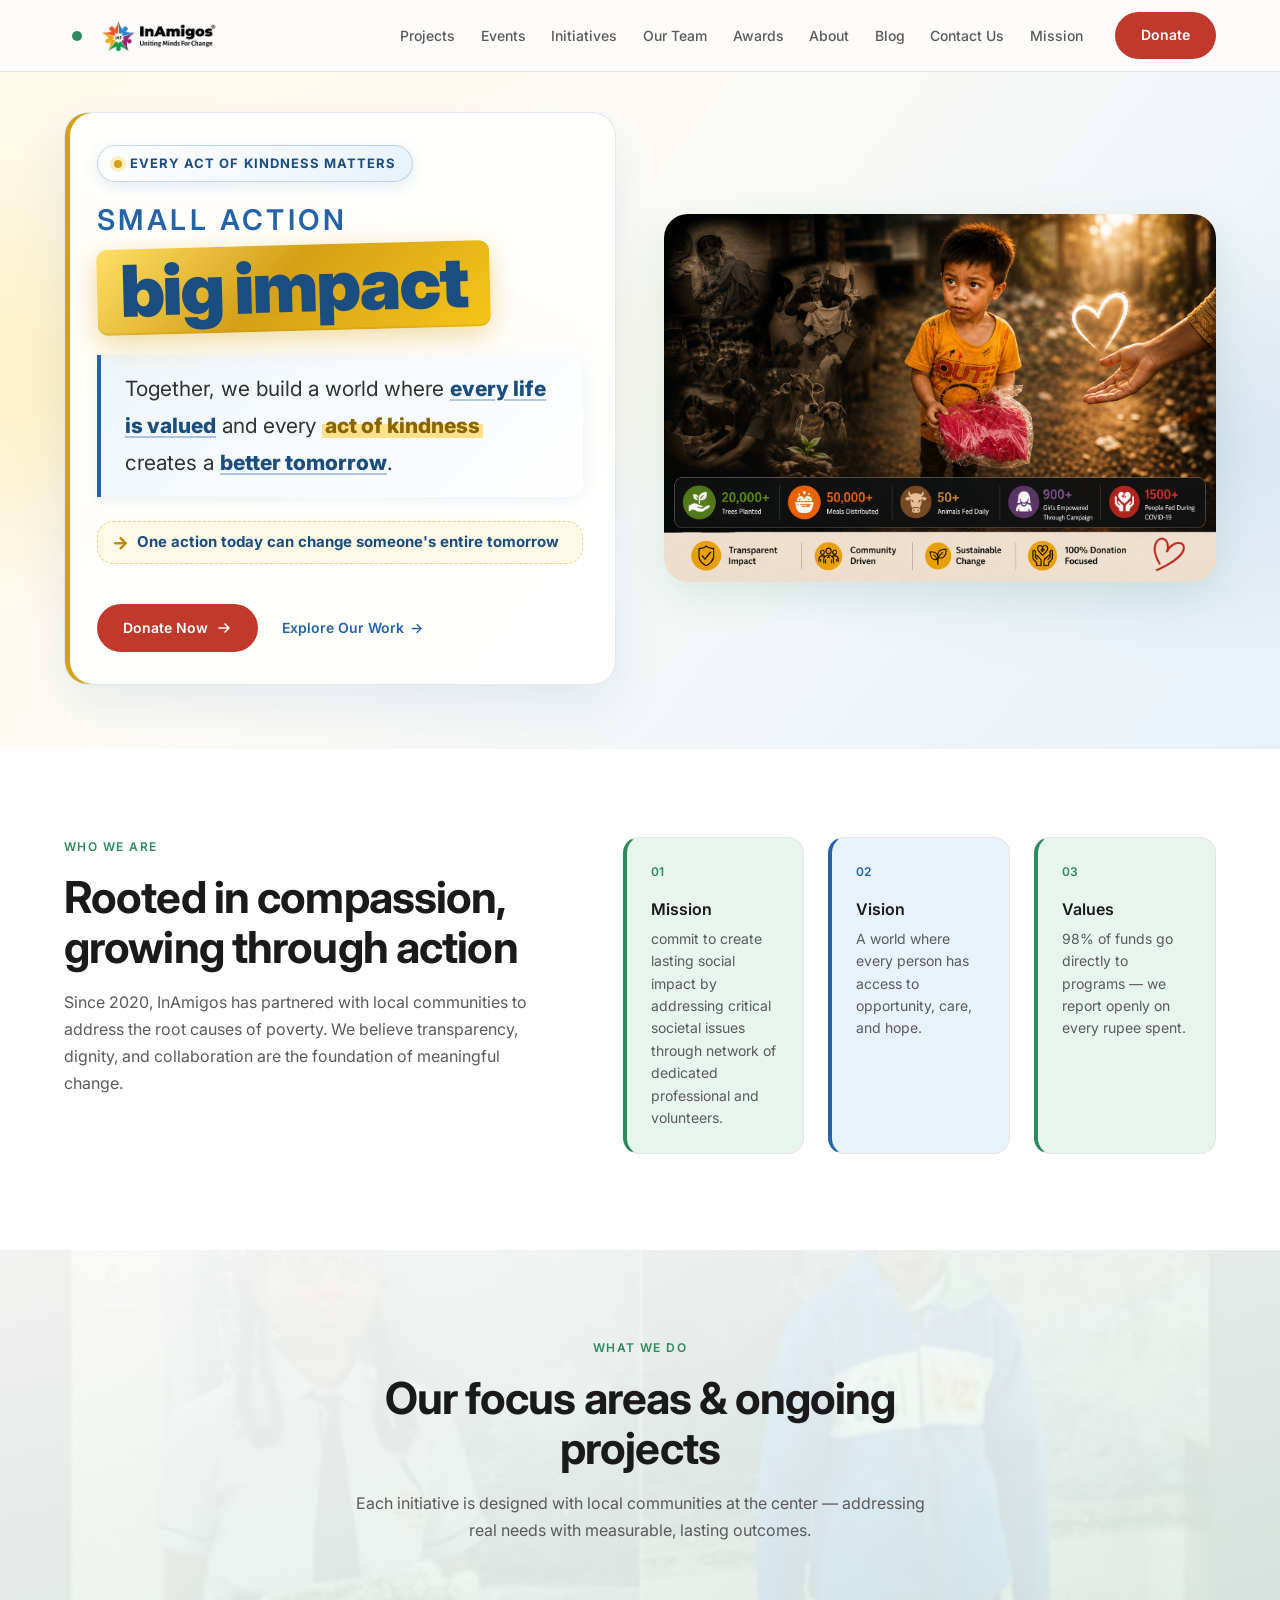
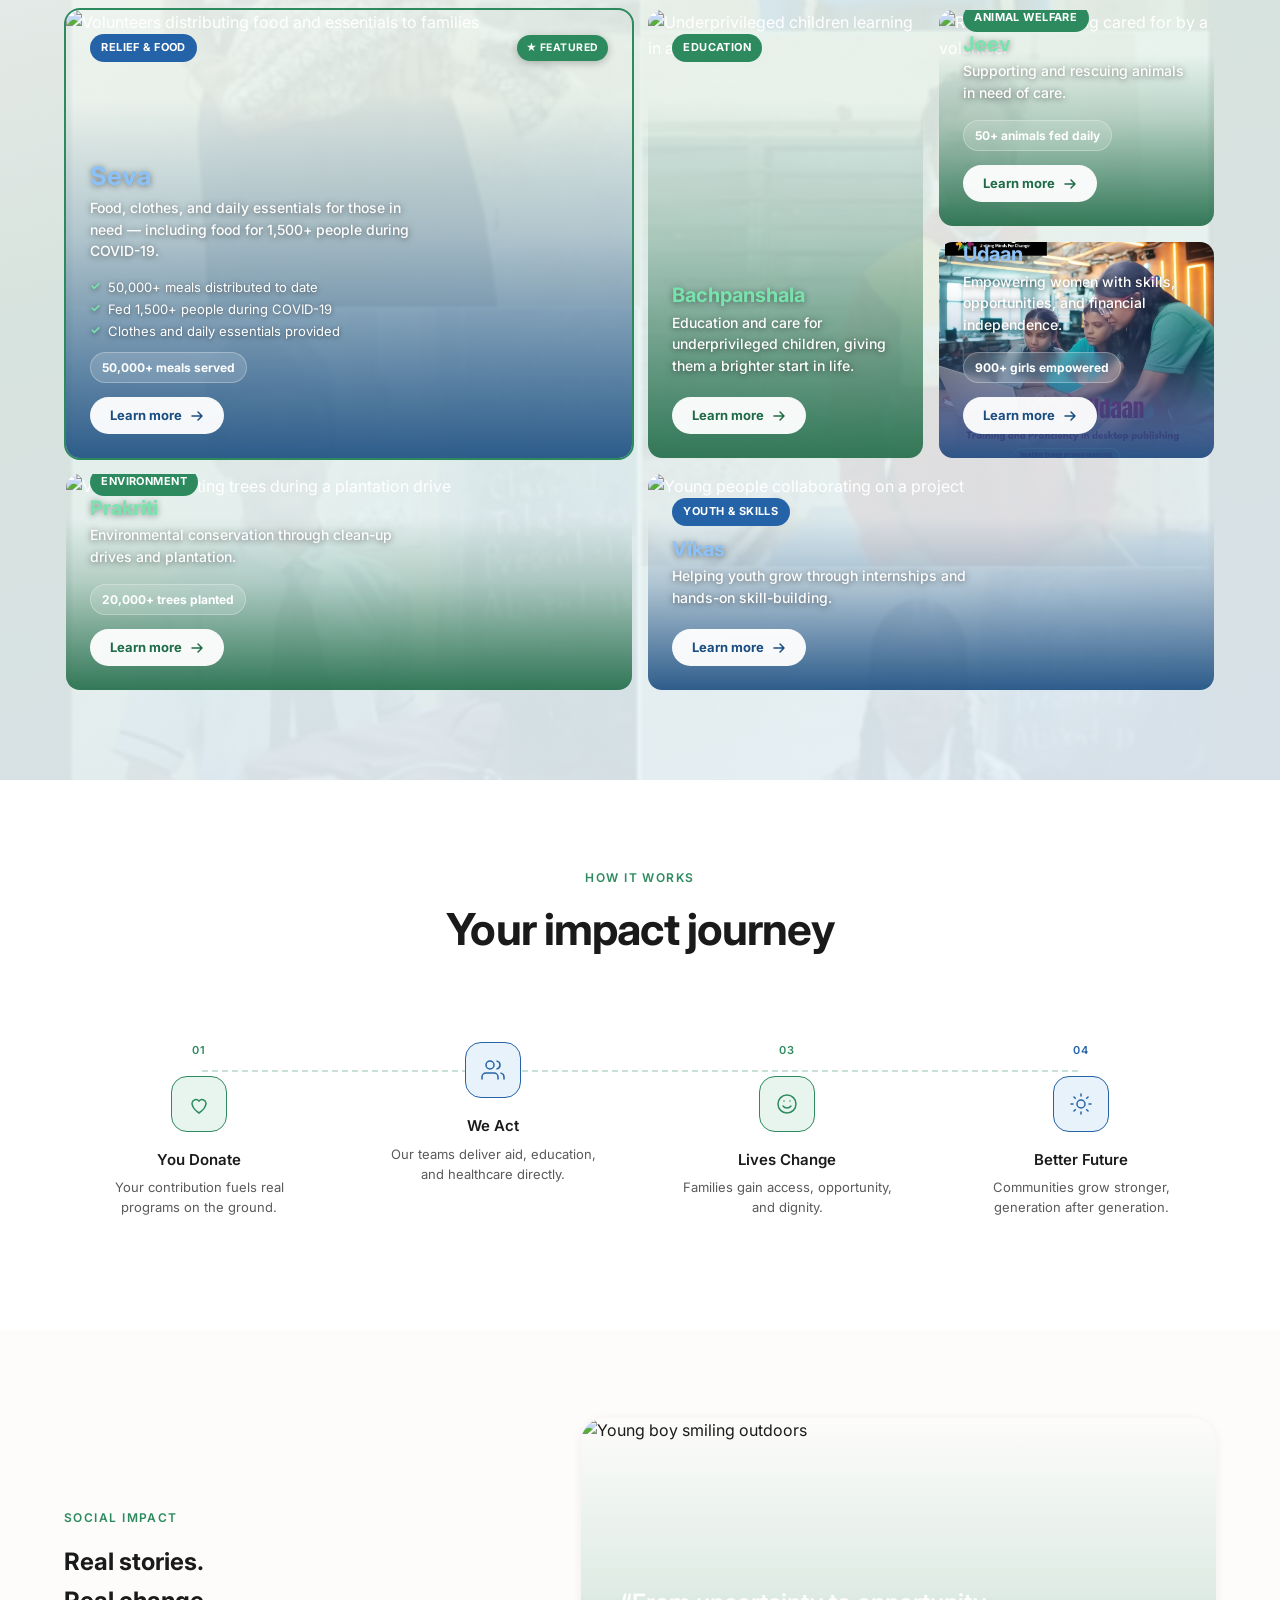
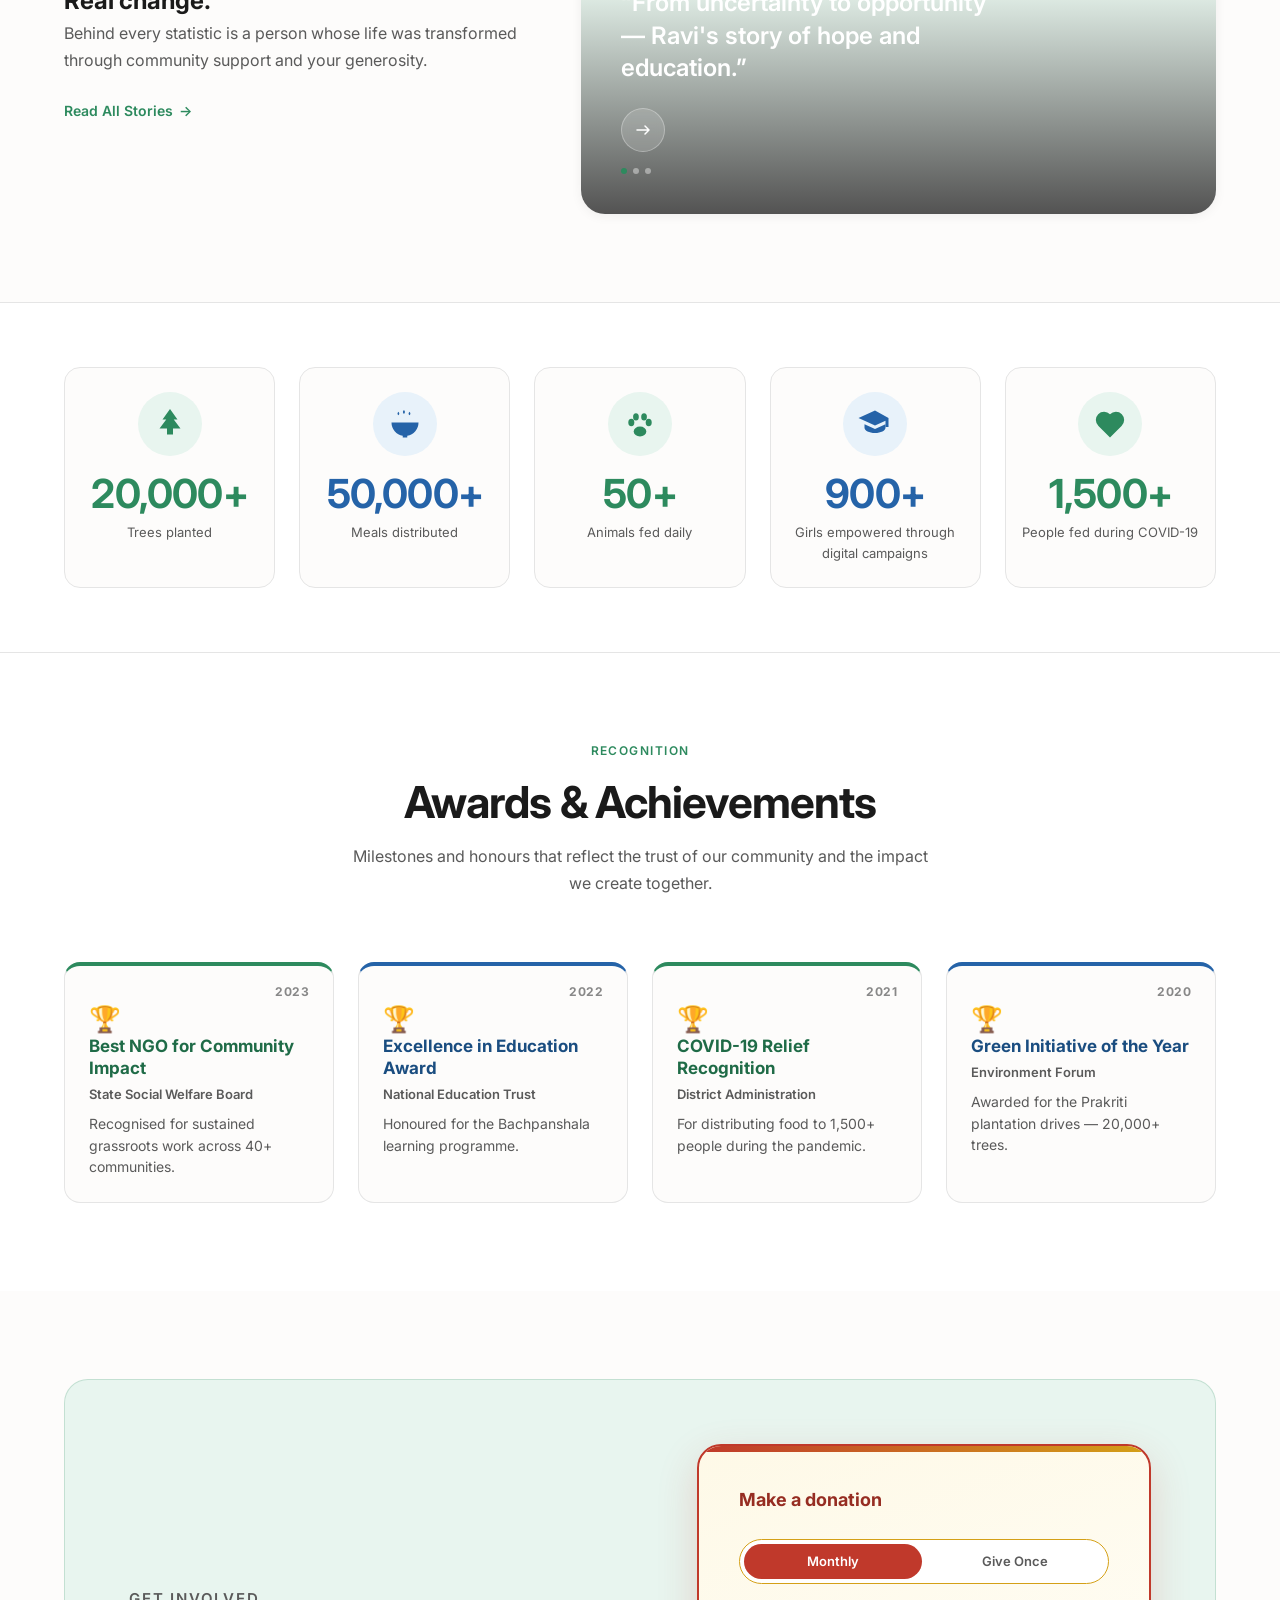
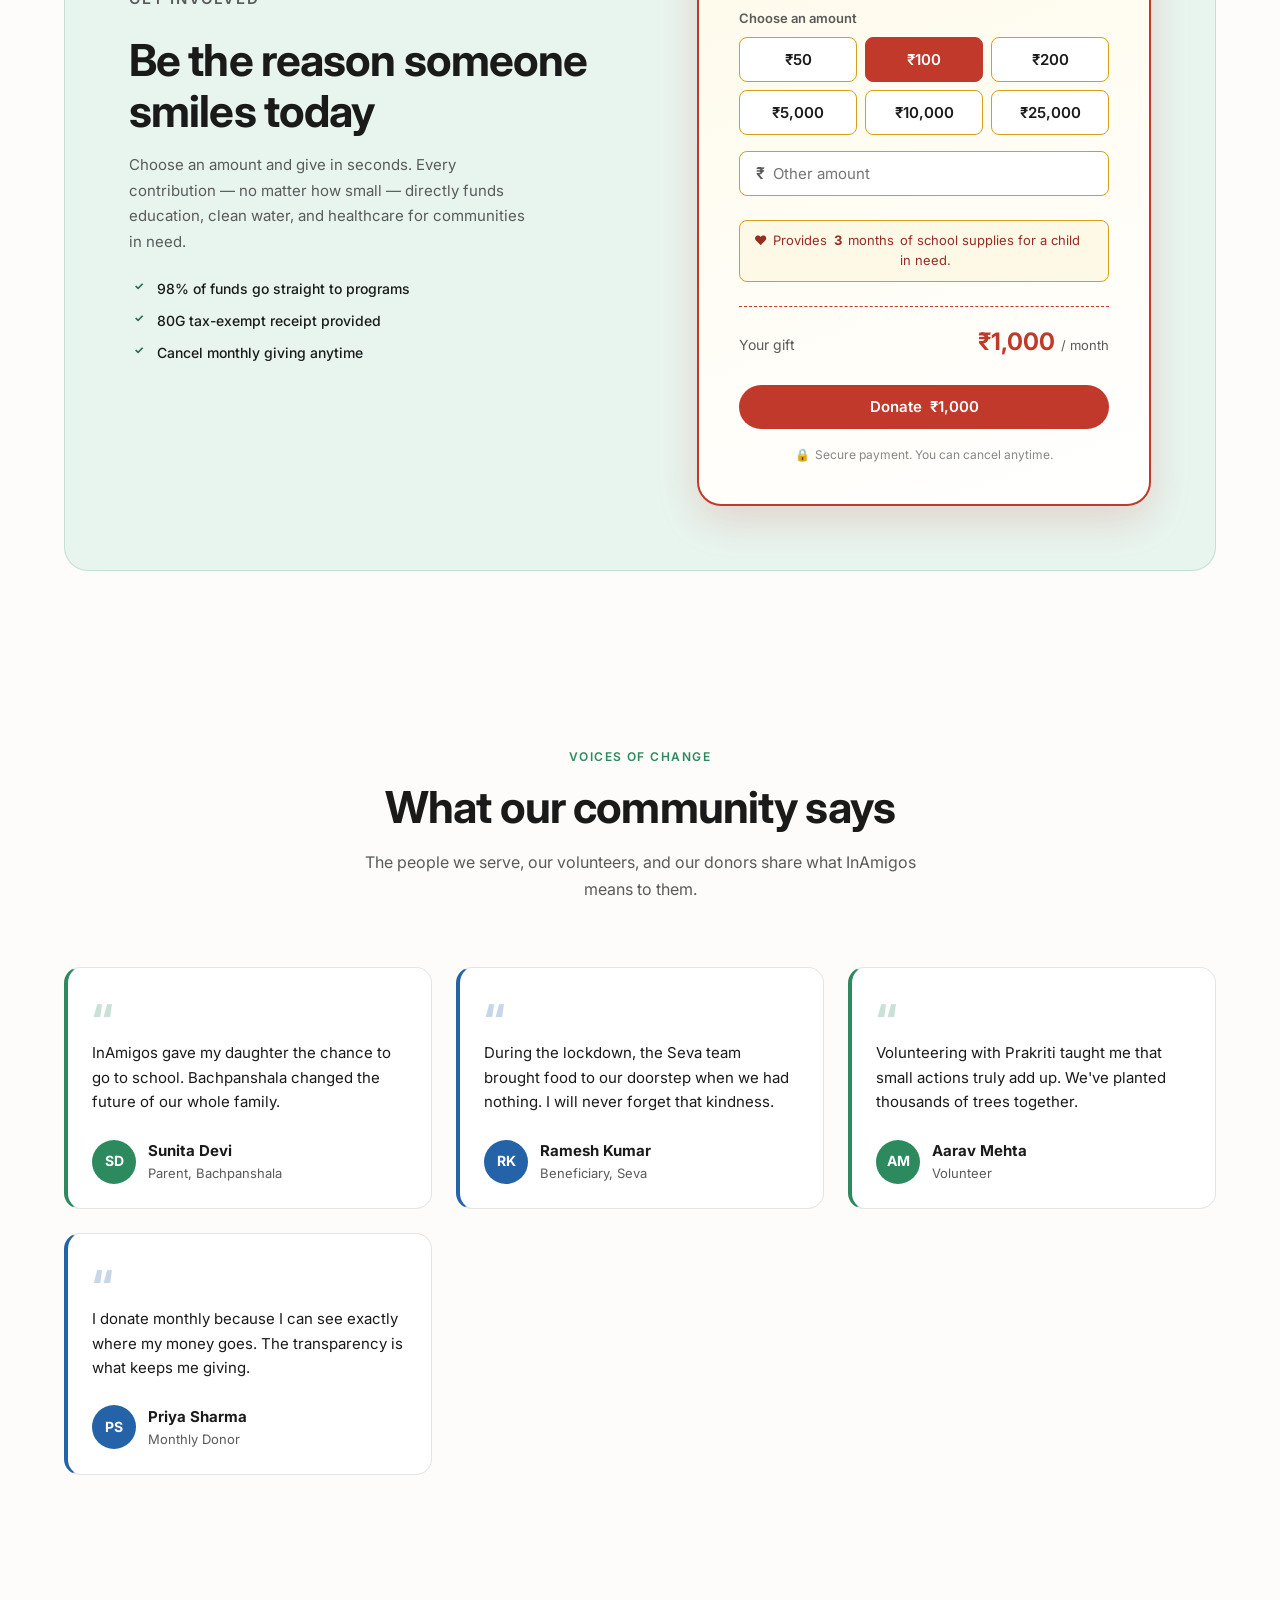
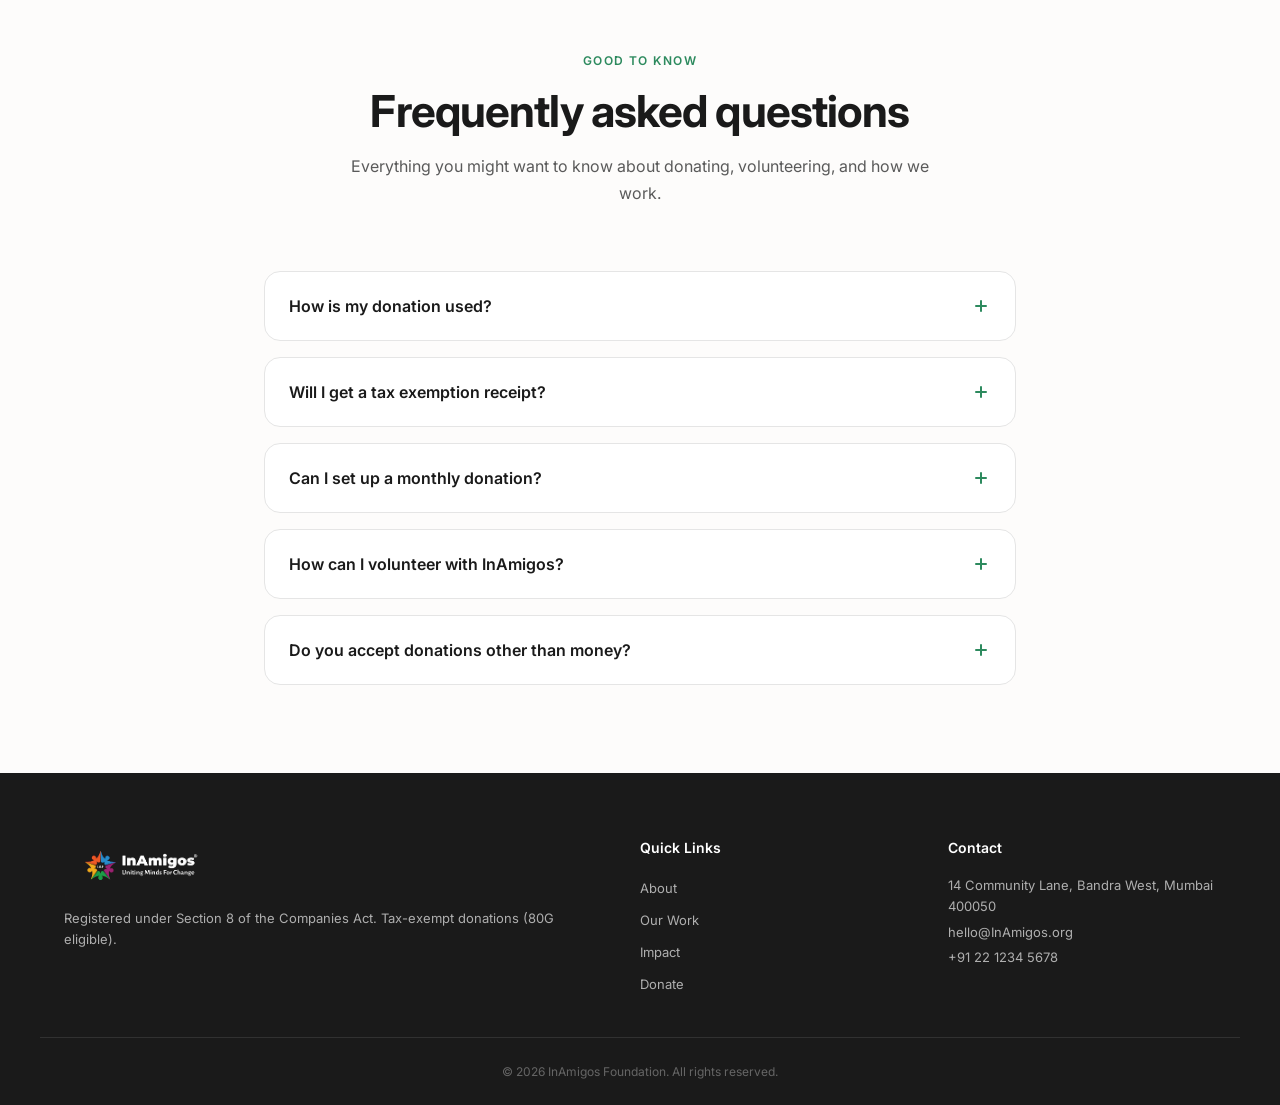
==== index.html @ 738d7f9d "Redesign homepage hero with split layout and attention-focused yellow-blue typography. Replace the f" ====
<!doctype html>
<html lang="en">
    <head>
        <meta charset="UTF-8" />
        <meta name="viewport" content="width=device-width, initial-scale=1.0" />
        <meta
            name="description"
            content="InAmigos — spreading awareness about our community projects and creating lasting social impact. Donate, volunteer, or join us today."
        />
        <title>InAmigos Foundation</title>
        <link
            rel="preload"
            as="image"
            href="./assets/hero-1.png"
            fetchpriority="high"
        />
        <link rel="stylesheet" href="styles.css" />
        <link rel="preconnect" href="https://fonts.googleapis.com" />
        <link rel="preconnect" href="https://fonts.gstatic.com" crossorigin />
        <link
            href="https://fonts.googleapis.com/css2?family=Inter:wght@400;500;600;700&display=swap"
            rel="stylesheet"
            media="print"
            onload="this.media='all'"
        />
        <noscript>
            <link
                href="https://fonts.googleapis.com/css2?family=Inter:wght@400;500;600;700&display=swap"
                rel="stylesheet"
            />
        </noscript>
    </head>
    <body>
        <a class="skip-link" href="#main-content">Skip to main content</a>

        <header class="site-header">
            <nav class="nav container" aria-label="Primary navigation">
                <a class="nav__logo" href="/" aria-label="InAmigos — Home">
                    <span class="nav__logo-mark" aria-hidden="true"></span>
                    <img
                        src="./assets/logo/logo-light.png"
                        alt="InAmigos Foundation logo"
                        class="logo"
                    />
                </a>

                <div class="nav__right">
                    <ul class="nav__links">
                        <li><a href="#projects">Projects</a></li>
                        <li>
                            <a href="#events">Events </a>
                        </li>
                        <li>
                            <a href="#events">Initiatives </a>
                        </li>
                        <li><a href="#team">Our Team</a></li>
                        <li><a href="#awards">Awards</a></li>
                        <li><a href="#about">About</a></li>
                        <li><a href="#blog">Blog</a></li>
                        <li><a href="#contact">Contact Us</a></li>
                        <li><a href="#mission">Mission</a></li>
                    </ul>
                    <a href="#get-involved" class="btn btn--pill btn--red"
                        >Donate</a
                    >
                </div>

                <button
                    class="nav__menu-btn"
                    aria-label="Open menu"
                    aria-expanded="false"
                    aria-controls="mobile-menu"
                    type="button"
                >
                    <span></span><span></span><span></span>
                </button>
            </nav>

            <!-- Mobile dropdown menu -->
            <div class="mobile-menu" id="mobile-menu" hidden>
                <ul class="mobile-menu__links">
                    <li><a href="#projects">Projects</a></li>
                    <li><a href="/">Home</a></li>
                    <li><a href="#events">Events &amp; Initiatives</a></li>
                    <li><a href="#team">Our Team</a></li>
                    <li><a href="#awards">Awards &amp; Achievements</a></li>
                    <li><a href="#about">About</a></li>
                    <li><a href="#blog">Blog</a></li>
                    <li><a href="#contact">Contact Us</a></li>
                    <li><a href="#mission">Mission</a></li>
                </ul>
                <a
                    href="#get-involved"
                    class="btn btn--pill btn--red btn--block"
                    >Donate</a
                >
            </div>
        </header>

        <main id="main-content">
            <!-- Hero — side by side on desktop; image first, then text on mobile -->
            <section class="hero hero--split" aria-labelledby="hero-heading">
                <div class="container hero__split">
                    <div class="hero__content">
                        <p class="hero__eyebrow">
                            <span class="hero__eyebrow-dot" aria-hidden="true"></span>
                            Every act of kindness matters
                        </p>
                        <h1 id="hero-heading">
                            <span class="hero__heading-line"
                                >Small action</span
                            >
                            <span class="hero__heading-accent">
                                <span class="hero__heading-accent-inner"
                                    >big impact</span
                                >
                            </span>
                        </h1>
                        <div class="hero__message">
                            <p class="hero__subheading">
                                Together, we build a world where
                                <strong
                                    class="hero__highlight hero__highlight--blue"
                                    >every life is valued</strong
                                >
                                and every
                                <strong
                                    class="hero__highlight hero__highlight--yellow"
                                    >act of kindness</strong
                                >
                                creates a
                                <strong
                                    class="hero__highlight hero__highlight--blue"
                                    >better tomorrow</strong>.
                            </p>
                        </div>
                        <p class="hero__hook">
                            <span class="hero__hook-icon" aria-hidden="true"
                                >→</span
                            >
                            One action today can change someone's entire
                            tomorrow
                        </p>
                        <div class="hero__actions">
                            <a
                                href="#get-involved"
                                class="btn btn--pill btn--red"
                            >
                                Donate Now
                                <svg
                                    width="16"
                                    height="16"
                                    viewBox="0 0 16 16"
                                    fill="none"
                                    aria-hidden="true"
                                >
                                    <path
                                        d="M3 8h10M9 4l4 4-4 4"
                                        stroke="currentColor"
                                        stroke-width="1.5"
                                        stroke-linecap="round"
                                        stroke-linejoin="round"
                                    />
                                </svg>
                            </a>
                            <a href="#projects" class="link-arrow"
                                >Explore Our Work</a
                            >
                        </div>
                    </div>

                    <div class="hero__visual">
                        <img
                            src="./assets/hero-1.png"
                            alt="InAmigos impact collage — communities, children, meals, trees, and animals helped through kindness."
                            class="hero__photo"
                            width="1200"
                            height="800"
                            loading="eager"
                            fetchpriority="high"
                            decoding="async"
                        />
                    </div>
                </div>
            </section>

            <!-- About -->
            <section
                id="about"
                class="section about"
                aria-labelledby="about-heading"
            >
                <div class="container about__inner">
                    <header class="section__header">
                        <p class="eyebrow">Who We Are</p>
                        <h2 id="about-heading">
                            Rooted in compassion, growing through action
                        </h2>
                        <p class="section__intro">
                            Since 2020, InAmigos has partnered with local
                            communities to address the root causes of poverty.
                            We believe transparency, dignity, and collaboration
                            are the foundation of meaningful change.
                        </p>
                    </header>
                    <div class="about__values">
                        <article class="value-card value-card--green">
                            <span class="value-card__num">01</span>
                            <h3>Mission</h3>
                            <p>
                                commit to create lasting social impact by addressing critical societal issues through network of dedicated professional and volunteers.
                            </p>
                        </article>
                        <article class="value-card value-card--blue">
                            <span class="value-card__num">02</span>
                            <h3>Vision</h3>
                            <p>
                                A world where every person has access to
                                opportunity, care, and hope.
                            </p>
                        </article>
                        <article class="value-card value-card--green">
                            <span class="value-card__num">03</span>
                            <h3>Values</h3>
                            <p>
                                98% of funds go directly to programs — we report
                                openly on every rupee spent.
                            </p>
                        </article>
                    </div>
                </div>
            </section>

            <!-- Ongoing Projects (rendered from the list in scripts.js) -->
            <section
                id="projects"
                class="section projects"
                aria-labelledby="projects-heading"
            >
                <div class="container">
                    <header class="section__header section__header--center">
                        <p class="eyebrow">What We Do</p>
                        <h2 id="projects-heading">
                            Our focus areas &amp; ongoing projects
                        </h2>
                        <p class="section__intro">
                            Each initiative is designed with local communities
                            at the center — addressing real needs with
                            measurable, lasting outcomes.
                        </p>
                    </header>

                    <!--
                        To add a project: open projects-data.js and add an
                        entry to PROJECTS. Cards below are generated for you.
                    -->
                    <div
                        class="projects__grid"
                        id="projects-grid"
                        role="list"
                    ></div>
                </div>
            </section>

            <!-- Impact Journey -->
            <section class="section journey" aria-labelledby="journey-heading">
                <div class="container">
                    <header class="section__header section__header--center">
                        <p class="eyebrow">How It Works</p>
                        <h2 id="journey-heading">Your impact journey</h2>
                    </header>

                    <div class="journey__steps">
                        <article class="journey__step journey__step--green">
                            <span class="journey__num">01</span>
                            <div class="journey__icon" aria-hidden="true">
                                <svg
                                    width="24"
                                    height="24"
                                    viewBox="0 0 24 24"
                                    fill="none"
                                >
                                    <path
                                        d="M12 21s-7-4.5-7-10a4 4 0 0 1 7-2 4 4 0 0 1 7 2c0 5.5-7 10-7 10z"
                                        stroke="currentColor"
                                        stroke-width="1.5"
                                    />
                                </svg>
                            </div>
                            <h3>You Donate</h3>
                            <p>
                                Your contribution fuels real programs on the
                                ground.
                            </p>
                        </article>

                        <article class="journey__step journey__step--blue">
                            <div class="journey__icon" aria-hidden="true">
                                <svg
                                    width="24"
                                    height="24"
                                    viewBox="0 0 24 24"
                                    fill="none"
                                >
                                    <path
                                        d="M17 21v-2a4 4 0 0 0-4-4H5a4 4 0 0 0-4 4v2M9 11a4 4 0 1 0 0-8 4 4 0 0 0 0 8zM23 21v-2a4 4 0 0 0-3-3.87M16 3.13a4 4 0 0 1 0 7.75"
                                        stroke="currentColor"
                                        stroke-width="1.5"
                                        stroke-linecap="round"
                                    />
                                </svg>
                            </div>
                            <h3>We Act</h3>
                            <p>
                                Our teams deliver aid, education, and healthcare
                                directly.
                            </p>
                        </article>

                        <article class="journey__step journey__step--green">
                            <span class="journey__num">03</span>
                            <div class="journey__icon" aria-hidden="true">
                                <svg
                                    width="24"
                                    height="24"
                                    viewBox="0 0 24 24"
                                    fill="none"
                                >
                                    <circle
                                        cx="12"
                                        cy="12"
                                        r="9"
                                        stroke="currentColor"
                                        stroke-width="1.5"
                                    />
                                    <path
                                        d="M8 14s1.5 2 4 2 4-2 4-2M9 9h.01M15 9h.01"
                                        stroke="currentColor"
                                        stroke-width="1.5"
                                        stroke-linecap="round"
                                    />
                                </svg>
                            </div>
                            <h3>Lives Change</h3>
                            <p>
                                Families gain access, opportunity, and dignity.
                            </p>
                        </article>

                        <article class="journey__step journey__step--blue">
                            <span class="journey__num">04</span>
                            <div class="journey__icon" aria-hidden="true">
                                <svg
                                    width="24"
                                    height="24"
                                    viewBox="0 0 24 24"
                                    fill="none"
                                >
                                    <circle
                                        cx="12"
                                        cy="12"
                                        r="4"
                                        stroke="currentColor"
                                        stroke-width="1.5"
                                    />
                                    <path
                                        d="M12 2v2M12 20v2M4.93 4.93l1.41 1.41M17.66 17.66l1.41 1.41M2 12h2M20 12h2M4.93 19.07l1.41-1.41M17.66 6.34l1.41-1.41"
                                        stroke="currentColor"
                                        stroke-width="1.5"
                                        stroke-linecap="round"
                                    />
                                </svg>
                            </div>
                            <h3>Better Future</h3>
                            <p>
                                Communities grow stronger, generation after
                                generation.
                            </p>
                        </article>
                    </div>
                </div>
            </section>

            <!-- Real Stories -->
            <section
                id="stories"
                class="section stories"
                aria-labelledby="stories-heading"
            >
                <div class="container stories__inner">
                    <header class="stories__header">
                        <p class="eyebrow">Social Impact</p>
                        <h2 id="stories-heading">
                            Real stories.<br />Real change.
                        </h2>
                        <p class="section__intro">
                            Behind every statistic is a person whose life was
                            transformed through community support and your
                            generosity.
                        </p>
                        <a href="#" class="link-arrow">Read All Stories</a>
                    </header>

                    <article class="story-card">
                        <img
                            src="https://images.unsplash.com/photo-1529390079861-591de354faf5?w=900&q=80"
                            alt="Young boy smiling outdoors"
                            loading="lazy"
                        />
                        <div class="story-card__content">
                            <p class="story-card__quote">
                                &ldquo;From uncertainty to opportunity — Ravi's
                                story of hope and education.&rdquo;
                            </p>
                            <a
                                href="#"
                                class="story-card__nav"
                                aria-label="Read next story"
                            >
                                <svg
                                    width="20"
                                    height="20"
                                    viewBox="0 0 20 20"
                                    fill="none"
                                    aria-hidden="true"
                                >
                                    <path
                                        d="M4 10h12M12 6l4 4-4 4"
                                        stroke="currentColor"
                                        stroke-width="1.5"
                                        stroke-linecap="round"
                                        stroke-linejoin="round"
                                    />
                                </svg>
                            </a>
                            <div class="story-card__dots" aria-hidden="true">
                                <span class="active"></span><span></span
                                ><span></span>
                            </div>
                        </div>
                    </article>
                </div>
            </section>

            <!-- Impact Stats -->
            <section
                id="impact"
                class="section stats-bar"
                aria-labelledby="impact-heading"
            >
                <div class="container">
                    <h2 id="impact-heading" class="visually-hidden">
                        Our Impact
                    </h2>
                    <div class="stats-bar__grid" role="list">
                        <div
                            class="stats-bar__item stats-bar__item--green"
                            role="listitem"
                        >
                            <span class="stats-bar__icon" aria-hidden="true">
                                <svg
                                    width="36"
                                    height="36"
                                    viewBox="0 0 24 24"
                                    fill="currentColor"
                                >
                                    <path
                                        d="M12 2 7 9h2.5L5 15h5v4h4v-4h5l-4.5-6H17L12 2z"
                                    />
                                </svg>
                            </span>
                            <span class="stats-bar__number">20,000+</span>
                            <span class="stats-bar__label">Trees planted</span>
                        </div>
                        <div
                            class="stats-bar__item stats-bar__item--blue"
                            role="listitem"
                        >
                            <span class="stats-bar__icon" aria-hidden="true">
                                <svg
                                    width="36"
                                    height="36"
                                    viewBox="0 0 24 24"
                                    fill="currentColor"
                                >
                                    <path
                                        d="M3 11h18a9 9 0 0 1-7.5 8.88V21h-3v-1.12A9 9 0 0 1 3 11z"
                                    />
                                    <path
                                        d="M11.3 2.6c.9.9.9 1.8 0 2.7-.9-.9-.9-1.8 0-2.7zM7.6 3.8c.8.8.8 1.6 0 2.4-.8-.8-.8-1.6 0-2.4zM15 3.8c.8.8.8 1.6 0 2.4-.8-.8-.8-1.6 0-2.4z"
                                    />
                                </svg>
                            </span>
                            <span class="stats-bar__number">50,000+</span>
                            <span class="stats-bar__label"
                                >Meals distributed</span
                            >
                        </div>
                        <div
                            class="stats-bar__item stats-bar__item--green"
                            role="listitem"
                        >
                            <span class="stats-bar__icon" aria-hidden="true">
                                <svg
                                    width="36"
                                    height="36"
                                    viewBox="0 0 24 24"
                                    fill="currentColor"
                                >
                                    <ellipse
                                        cx="12"
                                        cy="17"
                                        rx="4.2"
                                        ry="3.3"
                                    />
                                    <ellipse cx="6.2" cy="11" rx="2" ry="2.5" />
                                    <ellipse
                                        cx="17.8"
                                        cy="11"
                                        rx="2"
                                        ry="2.5"
                                    />
                                    <ellipse
                                        cx="9.3"
                                        cy="7.3"
                                        rx="1.9"
                                        ry="2.4"
                                    />
                                    <ellipse
                                        cx="14.7"
                                        cy="7.3"
                                        rx="1.9"
                                        ry="2.4"
                                    />
                                </svg>
                            </span>
                            <span class="stats-bar__number">50+</span>
                            <span class="stats-bar__label"
                                >Animals fed daily</span
                            >
                        </div>
                        <div
                            class="stats-bar__item stats-bar__item--blue"
                            role="listitem"
                        >
                            <span class="stats-bar__icon" aria-hidden="true">
                                <svg
                                    width="36"
                                    height="36"
                                    viewBox="0 0 24 24"
                                    fill="currentColor"
                                >
                                    <path
                                        d="M12 3 1 8l11 5 7-3.18V14h2V8L12 3z"
                                    />
                                    <path
                                        d="M5 12.2v2.3c0 1.9 3.1 3.5 7 3.5s7-1.6 7-3.5v-2.3l-7 3.18-7-3.18z"
                                    />
                                </svg>
                            </span>
                            <span class="stats-bar__number">900+</span>
                            <span class="stats-bar__label"
                                >Girls empowered through digital campaigns</span
                            >
                        </div>
                        <div
                            class="stats-bar__item stats-bar__item--green"
                            role="listitem"
                        >
                            <span class="stats-bar__icon" aria-hidden="true">
                                <svg
                                    width="36"
                                    height="36"
                                    viewBox="0 0 24 24"
                                    fill="currentColor"
                                >
                                    <path
                                        d="M12 21 4.3 13.3a5.5 5.5 0 1 1 7.7-7.85 5.5 5.5 0 1 1 7.7 7.85L12 21z"
                                    />
                                </svg>
                            </span>
                            <span class="stats-bar__number">1,500+</span>
                            <span class="stats-bar__label"
                                >People fed during COVID-19</span
                            >
                        </div>
                    </div>
                </div>
            </section>

            <!-- Awards & Achievements (rendered from the list in projects-data.js) -->
            <section
                id="awards"
                class="section awards"
                aria-labelledby="awards-heading"
            >
                <div class="container">
                    <header class="section__header section__header--center">
                        <p class="eyebrow">Recognition</p>
                        <h2 id="awards-heading">Awards &amp; Achievements</h2>
                        <p class="section__intro">
                            Milestones and honours that reflect the trust of our
                            community and the impact we create together.
                        </p>
                    </header>

                    <!--
                        To add an award: open projects-data.js and add an entry
                        to the AWARDS list. Cards below are generated for you.
                    -->
                    <ol
                        class="awards__grid"
                        id="awards-grid"
                        aria-label="List of awards and achievements"
                    ></ol>
                </div>
            </section>

            <!-- Call to Action / Donate -->
            <section
                id="get-involved"
                class="section cta"
                aria-labelledby="cta-heading"
            >
                <div class="container">
                    <div class="cta__card">
                        <div class="cta__content">
                            <p class="eyebrow">Get Involved</p>
                            <h2 id="cta-heading">
                                Be the reason someone smiles today
                            </h2>
                            <p>
                                Choose an amount and give in seconds. Every
                                contribution — no matter how small — directly
                                funds education, clean water, and healthcare for
                                communities in need.
                            </p>
                            <ul class="cta__assurances">
                                <li>98% of funds go straight to programs</li>
                                <li>80G tax-exempt receipt provided</li>
                                <li>Cancel monthly giving anytime</li>
                            </ul>
                        </div>

                        <!-- Donate Card -->
                        <form
                            class="donate-card"
                            aria-labelledby="donate-card-title"
                            onsubmit="return false;"
                        >
                            <h3
                                id="donate-card-title"
                                class="donate-card__title"
                            >
                                Make a donation
                            </h3>

                            <div
                                class="donate-card__tabs"
                                role="tablist"
                                aria-label="Donation frequency"
                            >
                                <button
                                    type="button"
                                    class="donate-tab is-active"
                                    role="tab"
                                    aria-selected="true"
                                    data-frequency="monthly"
                                >
                                    Monthly
                                </button>
                                <button
                                    type="button"
                                    class="donate-tab"
                                    role="tab"
                                    aria-selected="false"
                                    data-frequency="once"
                                >
                                    Give Once
                                </button>
                            </div>

                            <p class="donate-card__label">Choose an amount</p>
                            <div
                                class="donate-amounts"
                                role="group"
                                aria-label="Preset donation amounts"
                            >
                                <button
                                    type="button"
                                    class="donate-amount"
                                    data-amount="50"
                                >
                                    &#8377;50
                                </button>
                                <button
                                    type="button"
                                    class="donate-amount is-active"
                                    data-amount="100"
                                >
                                    &#8377;100
                                </button>
                                <button
                                    type="button"
                                    class="donate-amount"
                                    data-amount="200"
                                >
                                    &#8377;200
                                </button>
                                <button
                                    type="button"
                                    class="donate-amount"
                                    data-amount="400"
                                >
                                    &#8377;5,000
                                </button>
                                <button
                                    type="button"
                                    class="donate-amount"
                                    data-amount="10000"
                                >
                                    &#8377;10,000
                                </button>
                                <button
                                    type="button"
                                    class="donate-amount"
                                    data-amount="25000"
                                >
                                    &#8377;25,000
                                </button>
                            </div>

                            <div class="donate-card__custom">
                                <label
                                    for="custom-amount"
                                    class="visually-hidden"
                                    >Enter a custom amount in rupees</label
                                >
                                <span class="donate-card__currency"
                                    >&#8377;</span
                                >
                                <input
                                    type="number"
                                    id="custom-amount"
                                    min="1"
                                    step="1"
                                    inputmode="numeric"
                                    placeholder="Other amount"
                                />
                            </div>

                            <p class="donate-card__impact">
                                <span aria-hidden="true">&#10084;</span>
                                Provides
                                <strong id="impact-count">1</strong>
                                <span id="impact-noun">months</span> of school
                                supplies for a child in need.
                            </p>

                            <div class="donate-card__summary">
                                <span>Your gift</span>
                                <strong
                                    >&#8377;<span id="donate-total"
                                        >1,000</span
                                    ></strong
                                ><span
                                    id="donate-frequency"
                                    class="donate-card__freq"
                                    >/ month</span
                                >
                            </div>

                            <button
                                type="submit"
                                class="btn btn--pill btn--red btn--block donate-card__submit"
                            >
                                Donate
                                <span id="donate-btn-amount">&#8377;1,000</span>
                            </button>

                            <p class="donate-card__secure">
                                <span aria-hidden="true">&#128274;</span>
                                Secure payment. You can cancel anytime.
                            </p>
                        </form>
                    </div>
                </div>
            </section>

            <!-- Testimonials (rendered from the list in projects-data.js) -->
            <section
                id="testimonials"
                class="section testimonials"
                aria-labelledby="testimonials-heading"
            >
                <div class="container">
                    <header class="section__header section__header--center">
                        <p class="eyebrow">Voices of Change</p>
                        <h2 id="testimonials-heading">
                            What our community says
                        </h2>
                        <p class="section__intro">
                            The people we serve, our volunteers, and our donors
                            share what InAmigos means to them.
                        </p>
                    </header>

                    <!--
                        To add a testimonial: open projects-data.js and add an
                        entry to the TESTIMONIALS list. Cards below are generated.
                    -->
                    <div
                        class="testimonials__grid"
                        id="testimonials-grid"
                    ></div>
                </div>
            </section>

            <!-- FAQ (rendered from the list in projects-data.js) -->
            <section id="faq" class="section faq" aria-labelledby="faq-heading">
                <div class="container faq__inner">
                    <header class="section__header section__header--center">
                        <p class="eyebrow">Good to Know</p>
                        <h2 id="faq-heading">Frequently asked questions</h2>
                        <p class="section__intro">
                            Everything you might want to know about donating,
                            volunteering, and how we work.
                        </p>
                    </header>

                    <!--
                        To add a question: open projects-data.js and add an
                        entry to the FAQS list. Items below are generated.
                    -->
                    <div class="faq__list" id="faq-list"></div>
                </div>
            </section>
        </main>

        <footer class="site-footer">
            <div class="container footer__inner">
                <div class="footer__brand">
                    <a class="nav__logo" href="/" aria-label="InAmigos — Home">
                        <img
                            src="./assets/logo/logo-dark.jpg"
                            alt="InAmigos Foundation logo"
                            class="logo logo--footer"
                        />
                    </a>
                    <p>
                        Registered under Section 8 of the Companies Act.
                        Tax-exempt donations (80G eligible).
                    </p>
                </div>
                <div class="footer__links">
                    <h3>Quick Links</h3>
                    <ul>
                        <li><a href="#about">About</a></li>
                        <li><a href="#projects">Our Work</a></li>
                        <li><a href="#impact">Impact</a></li>
                        <li><a href="#get-involved">Donate</a></li>
                    </ul>
                </div>
                <div class="footer__contact">
                    <h3>Contact</h3>
                    <address>
                        <p>14 Community Lane, Bandra West, Mumbai 400050</p>
                        <p>
                            <a href="mailto:hello@InAmigos.org"
                                >hello@InAmigos.org</a
                            >
                        </p>
                        <p><a href="tel:+912212345678">+91 22 1234 5678</a></p>
                    </address>
                </div>
            </div>
            <div class="footer__bottom container">
                <p>&copy; 2026 InAmigos Foundation. All rights reserved.</p>
            </div>
        </footer>

        <script src="./projects-data.js"></script>
        <script src="./scripts.js"></script>
    </body>
</html>
---- styles.css ----
/* ==========================================================================
   KindRoot — NGO Awareness (Bento Grid + KindRoot-inspired UI)
   ========================================================================== */

/* --- Design Tokens (Color Psychology) --- */
:root {
    /* Green — growth, hope, sustainability */
    --color-green: #2d8a5e;
    --color-green-light: #e8f5ef;
    --color-green-dark: #1f6b47;

    /* Blue — trust, calm, reliability */
    --color-blue: #2563a8;
    --color-blue-light: #e8f2fa;
    --color-blue-dark: #1a4d80;

    /* Yellow — optimism, warmth, empowerment */
    --color-yellow: #d4a017;
    --color-yellow-light: #fef9e7;
    --color-yellow-dark: #b8860b;

    /* Red — urgency, compassion, action */
    --color-red: #c0392b;
    --color-red-light: #fdecea;
    --color-red-dark: #962d22;

    /* Light accent tints — for colored text over dark photos */
    --accent-text-green: #79e3ad;
    --accent-text-blue: #8cc2f7;
    --accent-text-yellow: #ffd24d;
    --accent-text-red: #ff9d90;

    /* Black — authority, professionalism */
    --color-black: #1a1a1a;
    --color-black-soft: #2d2d2d;

    --color-bg: #fdfcfb;
    --color-bg-white: #ffffff;
    --color-text: var(--color-black);
    --color-text-muted: #5a5a5a;
    --color-text-light: #888888;
    --color-dark: var(--color-black);
    --color-border: #e5e5e5;

    --font: "Inter", system-ui, sans-serif;

    --space-xs: 0.5rem;
    --space-sm: 1rem;
    --space-md: 1.5rem;
    --space-lg: 2.5rem;
    --space-xl: 4rem;
    --space-2xl: 5.5rem;

    --radius-sm: 8px;
    --radius-md: 16px;
    --radius-lg: 24px;
    --radius-pill: 999px;

    --max-width: 1200px;
    --header-height: 72px;

    --transition: 0.25s ease;
    --shadow-sm: 0 2px 12px rgba(0, 0, 0, 0.06);
    --shadow-md: 0 8px 32px rgba(0, 0, 0, 0.08);
}

/* --- Reset & Base --- */
*,
*::before,
*::after {
    box-sizing: border-box;
    margin: 0;
    padding: 0;
}

html {
    scroll-behavior: smooth;
    scroll-padding-top: var(--header-height);
}

body {
    font-family: var(--font);
    font-size: 1rem;
    line-height: 1.6;
    color: var(--color-text);
    background-color: var(--color-bg);
    -webkit-font-smoothing: antialiased;
}

img {
    display: block;
    max-width: 100%;
    height: auto;
}

a {
    color: inherit;
    text-decoration: none;
}

ul {
    list-style: none;
}

address {
    font-style: normal;
}

.visually-hidden {
    position: absolute;
    width: 1px;
    height: 1px;
    padding: 0;
    margin: -1px;
    overflow: hidden;
    clip: rect(0, 0, 0, 0);
    white-space: nowrap;
    border: 0;
}

/* --- Accessibility --- */
.skip-link {
    position: absolute;
    top: -100%;
    left: var(--space-sm);
    z-index: 1000;
    padding: var(--space-xs) var(--space-sm);
    background: var(--color-dark);
    color: var(--color-bg-white);
    border-radius: var(--radius-sm);
    font-weight: 600;
}

.skip-link:focus {
    top: var(--space-sm);
}

/* --- Layout --- */
.container {
    width: 100%;
    max-width: var(--max-width);
    margin-inline: auto;
    padding-inline: var(--space-md);
}

.section {
    padding-block: var(--space-2xl);
}

.section__header {
    max-width: 560px;
    margin-bottom: var(--space-xl);
}

.section__header--center {
    max-width: 600px;
    margin-inline: auto;
    text-align: center;
}

.eyebrow {
    font-size: 0.75rem;
    font-weight: 600;
    letter-spacing: 0.12em;
    text-transform: uppercase;
    color: var(--color-green);
    margin-bottom: var(--space-sm);
}

.section__header h2,
.hero h1,
.cta__content h2 {
    font-size: clamp(1.875rem, 4vw, 2.75rem);
    font-weight: 700;
    line-height: 1.15;
    letter-spacing: -0.02em;
    margin-bottom: var(--space-sm);
}

.section__intro {
    font-size: 1rem;
    color: var(--color-text-muted);
    line-height: 1.7;
}

/* --- Buttons & Links --- */
.btn {
    display: inline-flex;
    align-items: center;
    justify-content: center;
    gap: 0.5rem;
    font-family: var(--font);
    font-size: 0.875rem;
    font-weight: 600;
    border: 2px solid transparent;
    cursor: pointer;
    transition:
        background-color var(--transition),
        color var(--transition),
        border-color var(--transition),
        transform var(--transition);
}

.btn--block {
    width: 100%;
}

.btn:hover {
    transform: translateY(-1px);
}

.btn--pill {
    padding: 0.65rem 1.5rem;
    border-radius: var(--radius-pill);
}

.btn--dark {
    background-color: var(--color-black);
    color: var(--color-bg-white);
}

.btn--dark:hover {
    background-color: var(--color-black-soft);
    color: var(--color-bg-white);
}

.btn--red {
    background-color: var(--color-red);
    color: var(--color-bg-white);
}

.btn--red:hover {
    background-color: var(--color-red-dark);
    color: var(--color-bg-white);
}

.btn--green {
    background-color: var(--color-green);
    color: var(--color-bg-white);
}

.btn--green:hover {
    background-color: var(--color-green-dark);
    color: var(--color-bg-white);
}

.btn--blue {
    background-color: var(--color-blue);
    color: var(--color-bg-white);
}

.btn--blue:hover {
    background-color: var(--color-blue-dark);
    color: var(--color-bg-white);
}

.btn--yellow {
    background-color: var(--color-yellow);
    color: var(--color-black);
}

.btn--yellow:hover {
    background-color: var(--color-yellow-dark);
    color: var(--color-black);
}

.btn--outline {
    background-color: transparent;
    color: var(--color-black);
    border-color: var(--color-border);
}

.btn--outline:hover {
    border-color: var(--color-black);
    color: var(--color-black);
}

.link-arrow {
    display: inline-flex;
    align-items: center;
    gap: 0.35rem;
    font-size: 0.875rem;
    font-weight: 600;
    color: var(--color-blue);
    transition:
        gap var(--transition),
        color var(--transition);
}

.link-arrow::after {
    content: "→";
    transition: transform var(--transition);
}

.link-arrow:hover {
    gap: 0.6rem;
    color: var(--color-green-dark);
}

.link-arrow:hover::after {
    transform: translateX(2px);
}

.link-arrow--light {
    color: var(--color-bg-white);
}

/* --- Header --- */
.site-header {
    position: sticky;
    top: 0;
    z-index: 100;
    height: var(--header-height);
    background-color: rgba(253, 252, 251, 0.92);
    backdrop-filter: blur(12px);
    border-bottom: 1px solid var(--color-border);
}

.nav {
    display: flex;
    align-items: center;
    justify-content: space-between;
    height: 100%;
    gap: var(--space-md);
}

.nav__logo {
    display: flex;
    align-items: center;
    gap: 0.5rem;
    min-height: 44px;
    min-width: 44px;
    padding: 0.35rem 0.5rem;
    font-size: 1.25rem;
    font-weight: 700;
    letter-spacing: -0.02em;
    color: var(--color-black);
    border-radius: var(--radius-sm);
}

.nav__logo-mark {
    width: 10px;
    height: 10px;
    border-radius: 50%;
    background-color: var(--color-green);
    flex-shrink: 0;
}

.nav__logo:hover {
    opacity: 0.75;
}

.nav__links {
    display: flex;
    align-items: center;
    gap: clamp(1rem, 2vw, var(--space-lg));
}

.nav__links a {
    font-size: 0.875rem;
    font-weight: 500;
    white-space: nowrap;
    color: var(--color-text-muted);
    transition: color var(--transition);
}

.nav__links a:hover {
    color: var(--color-green);
}

.nav__right {
    display: flex;
    align-items: center;
    gap: clamp(1rem, 2.5vw, var(--space-lg));
}

.nav__menu-btn {
    display: none;
    flex-direction: column;
    justify-content: center;
    gap: 4px;
    width: 42px;
    height: 42px;
    padding: 0;
    background: none;
    border: 1px solid var(--color-border);
    border-radius: 50%;
    cursor: pointer;
    justify-self: end;
}

.nav__menu-btn span {
    display: block;
    width: 18px;
    height: 2px;
    border-radius: 2px;
    margin-inline: auto;
    background-color: var(--color-text);
    transition:
        transform var(--transition),
        opacity var(--transition);
}

.nav__menu-btn.is-open span:nth-child(1) {
    transform: translateY(6px) rotate(45deg);
}

.nav__menu-btn.is-open span:nth-child(2) {
    opacity: 0;
}

.nav__menu-btn.is-open span:nth-child(3) {
    transform: translateY(-6px) rotate(-45deg);
}

/* --- Mobile dropdown menu --- */
.mobile-menu {
    padding: var(--space-md) var(--space-md) var(--space-lg);
    background-color: var(--color-bg-white);
    border-bottom: 1px solid var(--color-border);
    box-shadow: var(--shadow-md);
}

.mobile-menu[hidden] {
    display: none;
}

.mobile-menu__links {
    display: flex;
    flex-direction: column;
    gap: 0.25rem;
    margin-bottom: var(--space-md);
}

.mobile-menu__links a {
    display: block;
    padding: 0.65rem 0.5rem;
    font-size: 1rem;
    font-weight: 500;
    color: var(--color-text);
    border-radius: var(--radius-sm);
    transition:
        background-color var(--transition),
        color var(--transition);
}

.mobile-menu__links a:hover {
    background-color: var(--color-green-light);
    color: var(--color-green-dark);
}

/* --- Hero --- */
.hero {
    position: relative;
    overflow: hidden;
    padding-block: var(--space-lg) var(--space-xl);
    background: linear-gradient(
        128deg,
        var(--color-yellow-light) 0%,
        #fdfbf5 35%,
        var(--color-blue-light) 100%
    );
}

.hero--split::before {
    content: "";
    position: absolute;
    inset: 0;
    pointer-events: none;
    background:
        radial-gradient(
            ellipse 65% 55% at 12% 45%,
            rgba(255, 210, 77, 0.28) 0%,
            transparent 68%
        ),
        radial-gradient(
            ellipse 55% 50% at 88% 55%,
            rgba(37, 99, 168, 0.12) 0%,
            transparent 70%
        );
}

.hero--split {
    display: flex;
    align-items: center;
}

.hero__split {
    position: relative;
    z-index: 1;
    display: grid;
    grid-template-columns: 1fr 1fr;
    align-items: center;
    gap: clamp(1.25rem, 4vw, 3rem);
}

.hero__content {
    max-width: 38rem;
    padding: clamp(1.25rem, 3vw, 2rem);
    background: rgba(255, 255, 255, 0.88);
    backdrop-filter: blur(10px);
    border-radius: var(--radius-lg);
    border: 1px solid rgba(37, 99, 168, 0.14);
    box-shadow:
        0 20px 50px rgba(37, 99, 168, 0.1),
        inset 5px 0 0 var(--color-yellow);
}

/* Blue chip = trust; yellow dot = optimism (Von Restorff — distinct marker) */
.hero__eyebrow {
    display: inline-flex;
    align-items: center;
    gap: 0.5rem;
    margin-bottom: var(--space-md);
    padding: 0.45rem 1rem;
    font-size: 0.8125rem;
    font-weight: 700;
    letter-spacing: 0.08em;
    text-transform: uppercase;
    color: var(--color-blue-dark);
    background: linear-gradient(
        135deg,
        #fff 0%,
        var(--color-blue-light) 100%
    );
    border: 1px solid rgba(37, 99, 168, 0.25);
    border-radius: var(--radius-pill);
    box-shadow: 0 4px 16px rgba(37, 99, 168, 0.12);
}

.hero__eyebrow-dot {
    width: 8px;
    height: 8px;
    border-radius: 50%;
    background-color: var(--color-yellow);
    box-shadow: 0 0 0 4px rgba(255, 210, 77, 0.35);
    animation: hero-pulse-dot 2.5s ease-in-out infinite;
}

@keyframes hero-pulse-dot {
    0%,
    100% {
        transform: scale(1);
        opacity: 1;
    }
    50% {
        transform: scale(1.25);
        opacity: 0.9;
    }
}

.hero__content h1 {
    font-size: clamp(2.35rem, 6vw, 4.25rem);
    font-weight: 800;
    line-height: 1;
    letter-spacing: -0.04em;
    margin-bottom: var(--space-md);
}

/* Blue primer — sets up the yellow payoff (peak-end rule) */
.hero__heading-line {
    display: block;
    font-size: 0.42em;
    font-weight: 600;
    letter-spacing: 0.12em;
    text-transform: uppercase;
    color: var(--color-blue);
    margin-bottom: 0.35em;
}

/* Yellow block = maximum salience; blue text = trust on optimism */
.hero__heading-accent {
    display: block;
    line-height: 1.05;
}

.hero__heading-accent-inner {
    display: inline-block;
    padding: 0.06em 0.32em 0.1em;
    font-size: 1.05em;
    font-weight: 900;
    letter-spacing: -0.03em;
    text-transform: lowercase;
    color: var(--color-blue-dark);
    background: linear-gradient(
        135deg,
        #ffe066 0%,
        var(--color-yellow) 45%,
        #f5c518 100%
    );
    border-radius: 0.15em;
    box-shadow:
        0 8px 28px rgba(212, 160, 23, 0.4),
        inset 0 -2px 0 rgba(184, 134, 11, 0.25);
    transform: rotate(-1.5deg);
}

.hero__message {
    margin-bottom: var(--space-md);
    padding: var(--space-sm) var(--space-md);
    background: linear-gradient(
        135deg,
        rgba(232, 242, 250, 0.7) 0%,
        rgba(255, 255, 255, 0.9) 100%
    );
    border-left: 4px solid var(--color-blue);
    border-radius: 0 var(--radius-md) var(--radius-md) 0;
    box-shadow: 0 4px 16px rgba(37, 99, 168, 0.08);
}

.hero__subheading {
    font-size: clamp(1.125rem, 2.2vw, 1.3125rem);
    line-height: 1.75;
    color: #2a3530;
    margin: 0;
    max-width: none;
}

.hero__subheading .hero__highlight {
    font-weight: 800;
}

.hero__highlight--blue {
    color: var(--color-blue-dark);
    text-decoration: underline;
    text-decoration-color: rgba(37, 99, 168, 0.35);
    text-underline-offset: 3px;
}

.hero__highlight--yellow {
    color: #8a6508;
    padding: 0 0.15em;
    background: linear-gradient(
        to top,
        rgba(255, 210, 77, 0.65) 0%,
        rgba(255, 210, 77, 0.65) 55%,
        transparent 55%
    );
}

/* Specificity hook — causal arrow + short line (processing fluency) */
.hero__hook {
    display: flex;
    align-items: flex-start;
    gap: 0.5rem;
    margin-bottom: var(--space-lg);
    padding: 0.55rem 0.85rem;
    font-size: 0.9375rem;
    font-weight: 700;
    line-height: 1.5;
    color: var(--color-blue-dark);
    background: var(--color-yellow-light);
    border: 1px dashed rgba(212, 160, 23, 0.45);
    border-radius: var(--radius-md);
}

.hero__hook-icon {
    flex-shrink: 0;
    font-size: 1.125rem;
    font-weight: 800;
    color: var(--color-yellow-dark);
    line-height: 1.3;
}

.hero__actions {
    display: flex;
    flex-wrap: wrap;
    align-items: center;
    gap: var(--space-md);
}

.hero__visual {
    line-height: 0;
}

.hero__photo {
    display: block;
    width: 100%;
    height: auto;
    border-radius: var(--radius-lg);
    box-shadow: 0 12px 40px rgba(45, 138, 94, 0.14);
}

/* --- About --- */
.about {
    background-color: var(--color-bg-white);
}

.about__inner {
    display: grid;
    grid-template-columns: 1fr 1.2fr;
    gap: var(--space-xl);
    align-items: start;
}

.about__values {
    display: grid;
    grid-template-columns: repeat(3, 1fr);
    gap: var(--space-md);
}

.value-card {
    padding: var(--space-md);
    border: 1px solid var(--color-border);
    border-radius: var(--radius-md);
    border-left-width: 4px;
    transition: box-shadow var(--transition);
}

.value-card--green {
    border-left-color: var(--color-green);
    background-color: var(--color-green-light);
}
.value-card--blue {
    border-left-color: var(--color-blue);
    background-color: var(--color-blue-light);
}
.value-card--yellow {
    border-left-color: var(--color-yellow);
    background-color: var(--color-yellow-light);
}

.value-card:hover {
    box-shadow: var(--shadow-sm);
}

.value-card__num {
    display: block;
    font-size: 0.75rem;
    font-weight: 600;
    color: var(--color-text-light);
    margin-bottom: var(--space-sm);
}

.value-card--green .value-card__num {
    color: var(--color-green);
}
.value-card--blue .value-card__num {
    color: var(--color-blue);
}
.value-card--yellow .value-card__num {
    color: var(--color-yellow-dark);
}

.value-card h3 {
    font-size: 1rem;
    font-weight: 600;
    margin-bottom: 0.35rem;
}

.value-card p {
    font-size: 0.875rem;
    color: var(--color-text-muted);
    line-height: 1.6;
}

/* --- Projects Bento Grid --- */
.projects {
    position: relative;
    isolation: isolate;
    background-color: var(--color-green-light);
}

.projects::before {
    content: "";
    position: absolute;
    inset: 0;
    z-index: 0;
    background-image:
        linear-gradient(
            165deg,
            rgba(253, 252, 251, 0.94) 0%,
            rgba(232, 245, 239, 0.9) 45%,
            rgba(232, 242, 250, 0.9) 100%
        ),
        url("./assets/mixed/bachpanshala.jpg");
    background-size: cover;
    background-position: center 30%;
    background-repeat: no-repeat;
}

.projects .container {
    position: relative;
    z-index: 1;
}

.projects__grid {
    display: grid;
    grid-template-columns: repeat(4, 1fr);
    grid-auto-rows: 220px;
    grid-auto-flow: dense;
    gap: 12px;
}

/* Tile sizes */
.bento-tile--large {
    grid-column: span 2;
    grid-row: span 2;
}
.bento-tile--wide {
    grid-column: span 2;
}
.bento-tile--tall {
    grid-row: span 2;
}

.bento-tile {
    position: relative;
    border-radius: var(--radius-md);
    overflow: hidden;
    color: var(--color-bg-white);
    border: 2px solid transparent;
    transition:
        transform var(--transition),
        box-shadow var(--transition),
        border-color var(--transition);
}

/* Accent-tinted hover glow + border (color psychology + feedback) */
.bento-tile:hover {
    transform: translateY(-4px);
}

.bento-tile--green:hover {
    border-color: var(--color-green);
    box-shadow: 0 14px 34px rgba(45, 138, 94, 0.35);
}
.bento-tile--blue:hover {
    border-color: var(--color-blue);
    box-shadow: 0 14px 34px rgba(37, 99, 168, 0.35);
}
.bento-tile--yellow:hover {
    border-color: var(--color-yellow);
    box-shadow: 0 14px 34px rgba(212, 160, 23, 0.35);
}
.bento-tile--red:hover {
    border-color: var(--color-red);
    box-shadow: 0 14px 34px rgba(192, 57, 43, 0.35);
}

.bento-tile__img {
    width: 100%;
    height: 100%;
    object-fit: cover;
    transition: transform 0.4s ease;
}

.bento-tile:hover .bento-tile__img {
    transform: scale(1.06);
}

.bento-tile__overlay {
    position: absolute;
    inset: 0;
    display: flex;
    flex-direction: column;
    justify-content: flex-end;
    align-items: flex-start;
    padding: var(--space-md);
    background: linear-gradient(
        to top,
        rgba(0, 0, 0, 0.8) 0%,
        rgba(0, 0, 0, 0.28) 48%,
        rgba(0, 0, 0, 0.05) 100%
    );
    transition: background var(--transition);
}

.bento-tile:hover .bento-tile__overlay {
    background: linear-gradient(
        to top,
        rgba(0, 0, 0, 0.85) 0%,
        rgba(0, 0, 0, 0.45) 55%,
        rgba(0, 0, 0, 0.15) 100%
    );
}

/* Top row: category badge + featured flag */
.bento-tile__top {
    display: flex;
    align-items: center;
    gap: 0.5rem;
    width: 100%;
    margin-bottom: auto;
}

.bento-tile__featured {
    display: inline-flex;
    align-items: center;
    gap: 0.2rem;
    margin-left: auto;
    padding: 0.28rem 0.6rem;
    font-size: 0.65rem;
    font-weight: 700;
    letter-spacing: 0.04em;
    text-transform: uppercase;
    color: var(--color-bg-white);
    background-color: var(--color-green);
    border-radius: var(--radius-pill);
    box-shadow: 0 2px 8px rgba(0, 0, 0, 0.25);
}

/* Bottom content — subtle rise on hover (microinteraction) */
.bento-tile__content {
    display: flex;
    flex-direction: column;
    align-items: flex-start;
    transform: translateY(0);
    transition: transform var(--transition);
}

.bento-tile:hover .bento-tile__content {
    transform: translateY(-2px);
}

/* Optional highlight bullet list */
.bento-tile__points {
    list-style: none;
    margin: 0 0 0.7rem;
    padding: 0;
    display: flex;
    flex-direction: column;
    gap: 0.25rem;
}

.bento-tile__points li {
    position: relative;
    padding-left: 1.1rem;
    font-size: 0.8125rem;
    line-height: 1.4;
    color: #ffffff;
    text-shadow: 0 1px 5px rgba(0, 0, 0, 0.55);
}

.bento-tile__points li::before {
    content: "✓";
    position: absolute;
    left: 0;
    font-size: 0.75rem;
    font-weight: 700;
    color: var(--accent-text-green);
}

/* Impact stat chip — social proof / numeracy bias */
.bento-tile__stat {
    display: inline-flex;
    align-items: center;
    margin-bottom: 0.6rem;
    padding: 0.32rem 0.7rem;
    font-size: 0.75rem;
    font-weight: 700;
    color: var(--color-bg-white);
    background-color: rgba(255, 255, 255, 0.16);
    border: 1px solid rgba(255, 255, 255, 0.28);
    border-radius: var(--radius-pill);
    backdrop-filter: blur(4px);
}

/* Whole tile clickable — photo + overlay link to project detail page */
.bento-tile__cover {
    display: block;
    position: relative;
    width: 100%;
    height: 100%;
    color: inherit;
    text-decoration: none;
    border-radius: inherit;
}

.bento-tile__cover:focus-visible {
    outline: 3px solid var(--color-bg-white);
    outline-offset: 3px;
}

.bento-tile__cover:active .bento-tile__img {
    transform: scale(1.02);
}

/* Centered photo CTA — appears on hover/focus (image click affordance) */
.bento-tile__photo-cta {
    position: absolute;
    top: 38%;
    left: 50%;
    z-index: 4;
    display: inline-flex;
    align-items: center;
    gap: 0.5rem;
    padding: 0.65rem 1.25rem;
    font-size: 0.875rem;
    font-weight: 700;
    line-height: 1;
    color: var(--color-green-dark);
    background-color: rgba(255, 255, 255, 0.96);
    border: 2px solid transparent;
    border-radius: var(--radius-pill);
    box-shadow: 0 10px 28px rgba(0, 0, 0, 0.28);
    opacity: 0;
    transform: translate(-50%, -50%) scale(0.88);
    transition:
        opacity 0.28s ease,
        transform 0.28s ease,
        box-shadow 0.28s ease;
    pointer-events: none;
}

.bento-tile__photo-cta--blue {
    color: var(--color-blue-dark);
}

.bento-tile__photo-cta-icon {
    display: inline-flex;
    align-items: center;
    justify-content: center;
}

.bento-tile:hover .bento-tile__photo-cta,
.bento-tile__cover:focus-visible .bento-tile__photo-cta {
    opacity: 1;
    transform: translate(-50%, -50%) scale(1);
}

.bento-tile:hover .bento-tile__photo-cta {
    box-shadow: 0 14px 36px rgba(0, 0, 0, 0.32);
}

/* Bottom pill CTA */
.bento-tile__cta {
    display: inline-flex;
    align-items: center;
    gap: 0.45rem;
    margin-top: 0.25rem;
    padding: 0.55rem 1.1rem;
    font-size: 0.8125rem;
    font-weight: 700;
    line-height: 1;
    border-radius: var(--radius-pill);
    border: 2px solid transparent;
    transition:
        background-color var(--transition),
        border-color var(--transition),
        transform var(--transition),
        box-shadow var(--transition);
}

.bento-tile__cta--green {
    color: var(--color-green-dark);
    background-color: rgba(255, 255, 255, 0.95);
}

.bento-tile__cta--blue {
    color: var(--color-blue-dark);
    background-color: rgba(255, 255, 255, 0.95);
}

.bento-tile:hover .bento-tile__cta--green,
.bento-tile__cover:focus-visible .bento-tile__cta--green {
    background-color: var(--color-green);
    color: var(--color-bg-white);
    border-color: var(--color-green);
    box-shadow: 0 6px 16px rgba(45, 138, 94, 0.35);
}

.bento-tile:hover .bento-tile__cta--blue,
.bento-tile__cover:focus-visible .bento-tile__cta--blue {
    background-color: var(--color-blue);
    color: var(--color-bg-white);
    border-color: var(--color-blue);
    box-shadow: 0 6px 16px rgba(37, 99, 168, 0.35);
}

.bento-tile__cover:active .bento-tile__cta {
    transform: scale(0.97);
}

/* Touch devices — show CTAs without relying on hover */
@media (max-width: 768px), (hover: none) {
    .bento-tile__photo-cta {
        opacity: 0.95;
        transform: translate(-50%, -50%) scale(1);
        padding: 0.5rem 1rem;
        font-size: 0.75rem;
    }

    .bento-tile__cta--green {
        background-color: var(--color-green);
        color: var(--color-bg-white);
        border-color: var(--color-green);
    }

    .bento-tile__cta--blue {
        background-color: var(--color-blue);
        color: var(--color-bg-white);
        border-color: var(--color-blue);
    }
}

.bento-tile {
    cursor: pointer;
}

/* Accent tints for the overlay base */
.bento-tile--green .bento-tile__overlay {
    background: linear-gradient(
        to top,
        rgba(31, 107, 71, 0.9) 0%,
        rgba(31, 107, 71, 0.25) 50%,
        transparent 80%
    );
}
.bento-tile--blue .bento-tile__overlay {
    background: linear-gradient(
        to top,
        rgba(26, 77, 128, 0.9) 0%,
        rgba(26, 77, 128, 0.25) 50%,
        transparent 80%
    );
}
.bento-tile--yellow .bento-tile__overlay {
    background: linear-gradient(
        to top,
        rgba(150, 109, 9, 0.92) 0%,
        rgba(150, 109, 9, 0.25) 50%,
        transparent 80%
    );
}
.bento-tile--red .bento-tile__overlay {
    background: linear-gradient(
        to top,
        rgba(150, 45, 34, 0.9) 0%,
        rgba(150, 45, 34, 0.25) 50%,
        transparent 80%
    );
}

.bento-tile.is-featured {
    border-color: var(--color-green);
}

.bento-tile__badge {
    display: inline-block;
    padding: 0.3rem 0.7rem;
    font-size: 0.6875rem;
    font-weight: 700;
    letter-spacing: 0.04em;
    text-transform: uppercase;
    border-radius: var(--radius-pill);
    color: var(--color-bg-white);
    background-color: var(--color-green);
}

/* Category badge — solid psychological color */
.bento-tile--green .bento-tile__badge {
    background-color: var(--color-green);
}
.bento-tile--blue .bento-tile__badge {
    background-color: var(--color-blue);
}
.bento-tile--yellow .bento-tile__badge {
    background-color: var(--color-yellow-dark);
}
.bento-tile--red .bento-tile__badge {
    background-color: var(--color-red);
}

.bento-tile__overlay h3 {
    font-size: 1.25rem;
    font-weight: 700;
    line-height: 1.2;
    margin-bottom: 0.3rem;
    text-shadow: 0 1px 6px rgba(0, 0, 0, 0.45);
}

/* Project names — pop in each cause's color */
.bento-tile--green .bento-tile__overlay h3 {
    color: var(--accent-text-green);
}
.bento-tile--blue .bento-tile__overlay h3 {
    color: var(--accent-text-blue);
}
.bento-tile--yellow .bento-tile__overlay h3 {
    color: var(--accent-text-yellow);
}
.bento-tile--red .bento-tile__overlay h3 {
    color: var(--accent-text-red);
}

.bento-tile--large .bento-tile__overlay h3 {
    font-size: 1.6rem;
}

.bento-tile__overlay p {
    font-size: 0.875rem;
    font-weight: 500;
    line-height: 1.55;
    color: #ffffff;
    margin-bottom: var(--space-sm);
    max-width: 320px;
    text-shadow: 0 1px 6px rgba(0, 0, 0, 0.55);
}

/* --- Impact Journey --- */
.journey {
    background-color: var(--color-bg-white);
}

.journey__steps {
    display: grid;
    grid-template-columns: repeat(4, 1fr);
    gap: var(--space-md);
    position: relative;
}

.journey__steps::before {
    content: "";
    position: absolute;
    top: 52px;
    left: 12%;
    right: 12%;
    height: 1px;
    border-top: 2px dashed rgba(45, 138, 94, 0.25);
    z-index: 0;
}

.journey__step {
    position: relative;
    z-index: 1;
    text-align: center;
    padding: var(--space-md);
}

.journey__step--red .journey__icon {
    background-color: var(--color-red-light);
    border-color: var(--color-red);
    color: var(--color-red);
    box-shadow: var(--shadow-md);
}

.journey__step--blue .journey__icon {
    background-color: var(--color-blue-light);
    border-color: var(--color-blue);
    color: var(--color-blue);
}

.journey__step--green .journey__icon {
    background-color: var(--color-green-light);
    border-color: var(--color-green);
    color: var(--color-green);
}

.journey__step--yellow .journey__icon {
    background-color: var(--color-yellow-light);
    border-color: var(--color-yellow);
    color: var(--color-yellow-dark);
}

.journey__step--red .journey__num {
    color: var(--color-red);
}
.journey__step--blue .journey__num {
    color: var(--color-blue);
}
.journey__step--green .journey__num {
    color: var(--color-green);
}
.journey__step--yellow .journey__num {
    color: var(--color-yellow-dark);
}

.journey__num {
    display: block;
    font-size: 0.6875rem;
    font-weight: 600;
    letter-spacing: 0.08em;
    color: var(--color-text-light);
    margin-bottom: var(--space-sm);
}

.journey__icon {
    display: flex;
    align-items: center;
    justify-content: center;
    width: 56px;
    height: 56px;
    margin-inline: auto;
    margin-bottom: var(--space-sm);
    background-color: var(--color-bg);
    border: 1px solid var(--color-border);
    border-radius: var(--radius-md);
    color: var(--color-text);
}

.journey__step h3 {
    font-size: 0.9375rem;
    font-weight: 600;
    margin-bottom: 0.35rem;
}

.journey__step p {
    font-size: 0.8125rem;
    color: var(--color-text-muted);
    line-height: 1.55;
}

/* --- Stories --- */
.stories {
    background-color: var(--color-bg);
}

.stories__inner {
    display: grid;
    grid-template-columns: 1fr 1.4fr;
    gap: var(--space-xl);
    align-items: center;
}

.stories__header .section__intro {
    margin-bottom: var(--space-md);
}

.story-card {
    position: relative;
    border-radius: var(--radius-lg);
    overflow: hidden;
    aspect-ratio: 16 / 10;
    box-shadow: var(--shadow-sm);
}

.story-card img {
    width: 100%;
    height: 100%;
    object-fit: cover;
}

.stories__header .link-arrow {
    color: var(--color-green);
}

.story-card__content {
    position: absolute;
    inset: 0;
    display: flex;
    flex-direction: column;
    justify-content: flex-end;
    padding: var(--space-lg);
    background: linear-gradient(
        to top,
        rgba(26, 26, 26, 0.75) 0%,
        rgba(45, 138, 94, 0.15) 55%,
        transparent 100%
    );
    color: var(--color-bg-white);
}

.story-card__dots {
    display: flex;
    gap: 6px;
}

.story-card__quote {
    font-size: clamp(1.125rem, 2.5vw, 1.5rem);
    font-weight: 600;
    line-height: 1.35;
    max-width: 380px;
    margin-bottom: var(--space-md);
}

.story-card__nav {
    display: flex;
    align-items: center;
    justify-content: center;
    width: 44px;
    height: 44px;
    background-color: rgba(255, 255, 255, 0.15);
    border: 1px solid rgba(255, 255, 255, 0.3);
    border-radius: 50%;
    color: var(--color-bg-white);
    backdrop-filter: blur(4px);
    transition:
        background-color var(--transition),
        border-color var(--transition);
    margin-bottom: var(--space-sm);
}

.story-card__nav:hover {
    background-color: var(--color-green);
    border-color: var(--color-green);
}

.story-card__dots span {
    width: 6px;
    height: 6px;
    border-radius: 50%;
    background-color: rgba(255, 255, 255, 0.4);
}

.story-card__dots span.active {
    background-color: var(--color-green);
}

/* --- Stats Bar --- */
.stats-bar {
    padding-block: var(--space-xl);
    background-color: var(--color-bg-white);
    border-block: 1px solid var(--color-border);
}

.stats-bar__grid {
    display: grid;
    grid-template-columns: repeat(5, 1fr);
    gap: var(--space-md);
}

.stats-bar__item {
    display: flex;
    flex-direction: column;
    align-items: center;
    text-align: center;
    padding: var(--space-md) var(--space-sm);
    background-color: var(--color-bg);
    border: 1px solid var(--color-border);
    border-radius: var(--radius-md);
}

.stats-bar__icon {
    display: inline-flex;
    align-items: center;
    justify-content: center;
    width: 64px;
    height: 64px;
    margin-bottom: var(--space-sm);
    border-radius: 50%;
    transition:
        transform var(--transition),
        box-shadow var(--transition);
}

.stats-bar__item:hover .stats-bar__icon {
    transform: translateY(-4px) scale(1.06);
}

.stats-bar__item--green:hover .stats-bar__icon {
    box-shadow: 0 8px 20px rgba(45, 138, 94, 0.28);
}

.stats-bar__item--blue:hover .stats-bar__icon {
    box-shadow: 0 8px 20px rgba(37, 99, 168, 0.28);
}

.stats-bar__item--green .stats-bar__icon {
    color: var(--color-green);
    background-color: var(--color-green-light);
}
.stats-bar__item--blue .stats-bar__icon {
    color: var(--color-blue);
    background-color: var(--color-blue-light);
}

.stats-bar__item--green .stats-bar__number {
    color: var(--color-green);
}
.stats-bar__item--blue .stats-bar__number {
    color: var(--color-blue);
}
.stats-bar__item--yellow .stats-bar__number {
    color: var(--color-yellow-dark);
}
.stats-bar__item--red .stats-bar__number {
    color: var(--color-red);
}

.stats-bar__number {
    display: block;
    font-size: clamp(1.75rem, 3.5vw, 2.5rem);
    font-weight: 700;
    letter-spacing: -0.02em;
    line-height: 1.1;
    margin-bottom: 0.35rem;
}

.stats-bar__label {
    font-size: 0.8125rem;
    color: var(--color-text-muted);
}

/* --- Awards & Achievements --- */
.awards {
    background-color: var(--color-bg-white);
}

.awards__grid {
    list-style: none;
    margin: 0;
    padding: 0;
    display: grid;
    grid-template-columns: repeat(auto-fit, minmax(250px, 1fr));
    gap: var(--space-md);
}

.award-card {
    position: relative;
    display: flex;
    flex-direction: column;
    padding: var(--space-lg) var(--space-md) var(--space-md);
    background-color: var(--color-bg);
    border: 1px solid var(--color-border);
    border-top: 4px solid var(--color-green);
    border-radius: var(--radius-md);
    transition:
        transform var(--transition),
        box-shadow var(--transition);
}

.award-card:hover {
    transform: translateY(-3px);
    box-shadow: var(--shadow-sm);
}

.award-card--green {
    border-top-color: var(--color-green);
}

.award-card--blue {
    border-top-color: var(--color-blue);
}

.award-card__year {
    position: absolute;
    top: var(--space-sm);
    right: var(--space-md);
    font-size: 0.75rem;
    font-weight: 700;
    letter-spacing: 0.04em;
    color: var(--color-text-light);
}

.award-card__icon {
    font-size: 1.6rem;
    line-height: 1;
    margin-bottom: var(--space-sm);
}

.award-card__body h3 {
    font-size: 1.0625rem;
    font-weight: 700;
    line-height: 1.3;
    margin-bottom: 0.3rem;
}

.award-card--green .award-card__body h3 {
    color: var(--color-green-dark);
}

.award-card--blue .award-card__body h3 {
    color: var(--color-blue-dark);
}

.award-card__issuer {
    font-size: 0.8125rem;
    font-weight: 600;
    color: var(--color-text-muted);
    margin-bottom: 0.5rem;
}

.award-card__detail {
    font-size: 0.875rem;
    line-height: 1.55;
    color: var(--color-text-muted);
}

/* --- Testimonials --- */
.testimonials {
    background-color: var(--color-bg);
}

.testimonials__grid {
    display: grid;
    grid-template-columns: repeat(auto-fit, minmax(280px, 1fr));
    gap: var(--space-md);
}

.testimonial-card {
    position: relative;
    display: flex;
    flex-direction: column;
    padding: var(--space-lg) var(--space-md) var(--space-md);
    margin: 0;
    background-color: var(--color-bg-white);
    border: 1px solid var(--color-border);
    border-left: 4px solid var(--color-green);
    border-radius: var(--radius-md);
    transition:
        transform var(--transition),
        box-shadow var(--transition);
}

.testimonial-card:hover {
    transform: translateY(-3px);
    box-shadow: var(--shadow-sm);
}

.testimonial-card--blue {
    border-left-color: var(--color-blue);
}

.testimonial-card__mark {
    font-size: 3rem;
    line-height: 0.6;
    font-weight: 700;
    color: var(--color-green);
    opacity: 0.25;
    margin-bottom: 0.25rem;
}

.testimonial-card--blue .testimonial-card__mark {
    color: var(--color-blue);
}

.testimonial-card__quote {
    flex: 1;
    margin: 0 0 var(--space-md);
    font-size: 0.9375rem;
    line-height: 1.65;
    color: var(--color-text);
}

.testimonial-card__person {
    display: flex;
    align-items: center;
    gap: 0.75rem;
}

.testimonial-card__avatar {
    width: 44px;
    height: 44px;
    border-radius: 50%;
    object-fit: cover;
    flex-shrink: 0;
}

.testimonial-card__avatar--initials {
    display: flex;
    align-items: center;
    justify-content: center;
    font-size: 0.875rem;
    font-weight: 700;
    color: var(--color-bg-white);
    background-color: var(--color-green);
}

.testimonial-card--blue .testimonial-card__avatar--initials {
    background-color: var(--color-blue);
}

.testimonial-card__meta {
    display: flex;
    flex-direction: column;
}

.testimonial-card__name {
    font-size: 0.9375rem;
    font-weight: 700;
    color: var(--color-text);
}

.testimonial-card__role {
    font-size: 0.8125rem;
    color: var(--color-text-muted);
}

/* --- FAQ --- */
.faq {
    background-color: var(--color-bg);
}

.faq__inner {
    max-width: 800px;
}

.faq__list {
    display: flex;
    flex-direction: column;
    gap: var(--space-sm);
}

.faq-item {
    background-color: var(--color-bg-white);
    border: 1px solid var(--color-border);
    border-radius: var(--radius-md);
    overflow: hidden;
    transition: box-shadow var(--transition);
}

.faq-item__question {
    display: flex;
    align-items: center;
    justify-content: space-between;
    gap: var(--space-md);
    width: 100%;
    padding: var(--space-md);
    font-family: var(--font);
    font-size: 1rem;
    font-weight: 600;
    text-align: left;
    color: var(--color-text);
    background: none;
    border: none;
    cursor: pointer;
    transition: color var(--transition);
}

.faq-item__question:hover {
    color: var(--color-green);
}

.faq-item__icon {
    position: relative;
    flex-shrink: 0;
    width: 20px;
    height: 20px;
}

.faq-item__icon::before,
.faq-item__icon::after {
    content: "";
    position: absolute;
    top: 50%;
    left: 50%;
    width: 12px;
    height: 2px;
    border-radius: 2px;
    background-color: var(--color-green);
    transform: translate(-50%, -50%);
    transition: transform var(--transition);
}

.faq-item__icon::after {
    transform: translate(-50%, -50%) rotate(90deg);
}

.faq-item__question.is-open .faq-item__icon::after {
    transform: translate(-50%, -50%) rotate(0deg);
}

.faq-item__question.is-open {
    color: var(--color-green);
}

.faq-item__panel {
    padding: 0 var(--space-md) var(--space-md);
}

.faq-item__panel[hidden] {
    display: none;
}

.faq-item__answer {
    font-size: 0.9375rem;
    line-height: 1.7;
    color: var(--color-text-muted);
}

/* --- CTA --- */
.cta {
    background-color: var(--color-bg);
    padding-bottom: var(--space-2xl);
}

.cta__card {
    display: grid;
    grid-template-columns: 1fr 0.9fr;
    gap: var(--space-xl);
    align-items: center;
    padding: var(--space-xl);
    background-color: var(--color-green-light);
    border: 1px solid rgba(45, 138, 94, 0.2);
    border-radius: var(--radius-lg);
    overflow: hidden;
}

.cta__content h2 {
    margin-bottom: var(--space-sm);
}

.cta__content p {
    font-size: 0.9375rem;
    color: var(--color-text-muted);
    line-height: 1.7;
    margin-bottom: var(--space-md);
    max-width: 400px;
}

.cta__assurances {
    display: flex;
    flex-direction: column;
    gap: 0.6rem;
}

.cta__assurances li {
    position: relative;
    padding-left: 1.75rem;
    font-size: 0.875rem;
    font-weight: 500;
    color: var(--color-text);
}

.cta__assurances li::before {
    content: "✓";
    position: absolute;
    left: 0;
    top: -1px;
    display: inline-flex;
    align-items: center;
    justify-content: center;
    width: 1.25rem;
    height: 1.25rem;
    font-size: 0.7rem;
    font-weight: 700;
    color: var(--color-green-dark);
    background-color: var(--color-green-light);
    border-radius: 50%;
}

/* --- Donate Card --- */
.donate-card {
    position: relative;
    background: linear-gradient(
        160deg,
        var(--color-yellow-light) 0%,
        #fffdf5 55%,
        var(--color-bg-white) 100%
    );
    border: 2px solid var(--color-red);
    border-radius: var(--radius-lg);
    padding: var(--space-lg);
    box-shadow: 0 14px 40px rgba(192, 57, 43, 0.18);
    overflow: hidden;
}

.donate-card::before {
    content: "";
    position: absolute;
    inset: 0 0 auto 0;
    height: 6px;
    background: linear-gradient(
        90deg,
        var(--color-red) 0%,
        var(--color-yellow) 100%
    );
}

.donate-card__title {
    font-size: 1.125rem;
    font-weight: 700;
    color: var(--color-red-dark);
    margin-bottom: var(--space-md);
}

.donate-card__tabs {
    display: grid;
    grid-template-columns: 1fr 1fr;
    gap: 4px;
    padding: 4px;
    background-color: var(--color-bg-white);
    border: 1px solid var(--color-yellow);
    border-radius: var(--radius-pill);
    margin-bottom: var(--space-md);
}

.donate-tab {
    padding: 0.6rem 1rem;
    font-family: var(--font);
    font-size: 0.8125rem;
    font-weight: 600;
    color: var(--color-text-muted);
    background: none;
    border: none;
    border-radius: var(--radius-pill);
    cursor: pointer;
    transition:
        background-color var(--transition),
        color var(--transition);
}

.donate-tab.is-active {
    background-color: var(--color-red);
    color: var(--color-bg-white);
}

.donate-card__label {
    font-size: 0.8125rem;
    font-weight: 600;
    color: var(--color-text-muted);
    margin-bottom: 0.5rem;
}

.donate-amounts {
    display: grid;
    grid-template-columns: repeat(3, 1fr);
    gap: 8px;
    margin-bottom: var(--space-sm);
}

.donate-amount {
    padding: 0.75rem 0.5rem;
    font-family: var(--font);
    font-size: 0.9375rem;
    font-weight: 600;
    color: var(--color-text);
    background-color: var(--color-bg-white);
    border: 1.5px solid var(--color-yellow);
    border-radius: var(--radius-sm);
    cursor: pointer;
    transition:
        border-color var(--transition),
        background-color var(--transition),
        color var(--transition);
}

.donate-amount:hover {
    border-color: var(--color-red);
}

.donate-amount.is-active {
    background-color: var(--color-red);
    border-color: var(--color-red);
    color: var(--color-bg-white);
}

.donate-card__custom {
    display: flex;
    align-items: center;
    gap: 0.5rem;
    padding: 0 var(--space-sm);
    background-color: var(--color-bg-white);
    border: 1.5px solid var(--color-yellow);
    border-radius: var(--radius-sm);
    margin-bottom: var(--space-md);
    transition: border-color var(--transition);
}

.donate-card__custom:focus-within {
    border-color: var(--color-red);
}

.donate-card__currency {
    font-size: 1rem;
    font-weight: 600;
    color: var(--color-text-muted);
}

.donate-card__custom input {
    flex: 1;
    width: 100%;
    padding: 0.75rem 0;
    font-family: var(--font);
    font-size: 0.9375rem;
    color: var(--color-text);
    background: none;
    border: none;
    outline: none;
}

.donate-card__impact {
    display: flex;
    align-items: flex-start;
    gap: 0.4rem;
    font-size: 0.8125rem;
    line-height: 1.5;
    color: var(--color-red-dark);
    background-color: var(--color-yellow-light);
    border: 1px solid var(--color-yellow);
    padding: 0.65rem 0.85rem;
    border-radius: var(--radius-sm);
    margin-bottom: var(--space-md);
}

.donate-card__impact strong {
    font-weight: 700;
}

.donate-card__summary {
    display: flex;
    align-items: baseline;
    gap: 0.4rem;
    padding-top: var(--space-sm);
    margin-bottom: var(--space-md);
    border-top: 1px dashed var(--color-red);
}

.donate-card__summary > span:first-child {
    font-size: 0.875rem;
    color: var(--color-text-muted);
    margin-right: auto;
}

.donate-card__summary strong {
    font-size: 1.5rem;
    font-weight: 700;
    color: var(--color-red);
}

.donate-card__freq {
    font-size: 0.8125rem;
    color: var(--color-text-muted);
}

.donate-card__submit {
    font-size: 0.9375rem;
}

.donate-card__secure {
    display: flex;
    align-items: center;
    justify-content: center;
    gap: 0.35rem;
    margin-top: var(--space-sm);
    font-size: 0.75rem;
    color: var(--color-text-light);
}

/* --- Footer --- */
.site-footer {
    background-color: var(--color-black);
    color: rgba(255, 255, 255, 0.65);
    padding-top: var(--space-xl);
}

.footer__inner {
    display: grid;
    grid-template-columns: 2fr 1fr 1fr;
    gap: var(--space-lg);
    padding-bottom: var(--space-lg);
}

.footer__brand .nav__logo {
    color: var(--color-bg-white);
    display: inline-flex;
    align-items: center;
    min-height: 44px;
    min-width: 44px;
    padding: 0.35rem 0.5rem;
    margin-bottom: var(--space-sm);
    border-radius: var(--radius-sm);
}

.footer__brand p {
    font-size: 0.8125rem;
    line-height: 1.6;
}

.footer__links h3,
.footer__contact h3 {
    font-size: 0.875rem;
    font-weight: 600;
    color: var(--color-bg-white);
    margin-bottom: var(--space-sm);
}

.footer__links ul {
    display: flex;
    flex-direction: column;
    gap: 0.4rem;
}

.footer__links a,
.footer__contact a {
    font-size: 0.8125rem;
    color: rgba(255, 255, 255, 0.65);
    transition: color var(--transition);
}

.footer__links a:hover,
.footer__contact a:hover {
    color: var(--accent-text-green);
}

.footer__contact p {
    font-size: 0.8125rem;
    margin-bottom: 0.3rem;
}

.footer__bottom {
    padding-block: var(--space-md);
    border-top: 1px solid rgba(255, 255, 255, 0.1);
    text-align: center;
}

.footer__bottom p {
    font-size: 0.75rem;
    opacity: 0.5;
}

/* --- Responsive --- */
@media (max-width: 1024px) {
    .projects__grid {
        grid-template-columns: repeat(2, 1fr);
    }

    .bento-tile--large {
        grid-column: span 2;
        grid-row: span 2;
    }

    .bento-tile--wide {
        grid-column: span 2;
        grid-row: span 1;
    }

    .bento-tile--tall {
        grid-column: span 1;
        grid-row: span 2;
    }

    .about__inner {
        grid-template-columns: 1fr;
    }

    .journey__steps {
        grid-template-columns: repeat(2, 1fr);
    }

    .journey__steps::before {
        display: none;
    }

    .stories__inner {
        grid-template-columns: 1fr;
    }

    .stats-bar__grid {
        grid-template-columns: repeat(3, 1fr);
    }

    .cta__card {
        grid-template-columns: 1fr;
        gap: var(--space-lg);
    }
}

@media (max-width: 900px) {
    .nav__right {
        display: none;
    }

    .nav__menu-btn {
        display: flex;
    }

    /* Larger logo + tap target for touch (≥ 48px) */
    .logo {
        height: 52px;
    }

    .nav__logo {
        min-height: 52px;
        min-width: 52px;
        padding: 0.5rem 0.75rem;
    }

    .footer__brand .nav__logo {
        min-height: 52px;
        min-width: 52px;
        padding: 0.5rem 0.75rem;
    }
}

@media (max-width: 768px) {

    .hero--split {
        padding-block: var(--space-md) var(--space-lg);
    }

    .hero__split {
        grid-template-columns: 1fr;
        gap: var(--space-md);
    }

    /* Image first on mobile, then text on solid background */
    .hero__visual {
        order: 1;
    }

    .hero__content {
        max-width: none;
        order: 2;
        padding: var(--space-md);
        background: var(--color-bg-white);
        border-radius: var(--radius-md);
        border: 1px solid rgba(37, 99, 168, 0.18);
        box-shadow:
            0 6px 28px rgba(37, 99, 168, 0.12),
            inset 5px 0 0 var(--color-yellow);
    }

    .hero__content h1 {
        font-size: clamp(2.15rem, 10vw, 3rem);
    }

    .hero__heading-line {
        font-size: 0.4em;
        letter-spacing: 0.1em;
    }

    .hero__heading-accent-inner {
        transform: none;
        font-size: 1em;
    }

    .hero__message {
        padding: var(--space-sm);
    }

    .hero__subheading {
        font-size: 1.0625rem;
        color: #1f2823;
    }

    .hero__hook {
        font-size: 0.875rem;
    }

    .hero__actions {
        flex-direction: column;
        align-items: stretch;
    }

    .hero__actions .btn {
        width: 100%;
        justify-content: center;
    }

    .hero__actions .link-arrow {
        text-align: center;
    }

    .hero__photo {
        border-radius: var(--radius-md);
    }

    .about__values {
        grid-template-columns: 1fr;
    }

    .projects__grid {
        grid-template-columns: 1fr;
        grid-auto-rows: 240px;
    }

    .bento-tile--large,
    .bento-tile--wide,
    .bento-tile--tall {
        grid-column: span 1;
        grid-row: span 1;
    }

    .journey__steps {
        grid-template-columns: 1fr;
    }

    .stats-bar__grid {
        grid-template-columns: repeat(2, 1fr);
    }

    .cta__card {
        grid-template-columns: 1fr;
        padding: var(--space-md);
    }

    .footer__inner {
        grid-template-columns: 1fr;
        gap: var(--space-md);
    }
}

.logo {
    display: block;
    height: 44px;
    width: auto;
    mix-blend-mode: multiply;
}

.footer__brand .logo,
.logo--footer {
    /* height from .logo — larger on mobile below */
    width: auto;
    /* Blend away solid black in logo-dark assets on the dark footer */
    mix-blend-mode: lighten;
    filter: none;
    background: transparent;
    padding: 0;
    border-radius: 0;
}

/* --- Project Detail Modal --- */
body.modal-open {
    overflow: hidden;
}

.modal {
    position: fixed;
    inset: 0;
    z-index: 1000;
    display: flex;
    align-items: center;
    justify-content: center;
    padding: var(--space-md);
}

.modal[hidden] {
    display: none;
}

.modal__backdrop {
    position: absolute;
    inset: 0;
    background-color: rgba(20, 20, 20, 0.6);
    backdrop-filter: blur(3px);
    animation: modal-fade 0.2s ease;
}

.modal__dialog {
    position: relative;
    z-index: 1;
    display: grid;
    grid-template-columns: 1.1fr 1fr;
    width: 100%;
    max-width: 860px;
    max-height: 90vh;
    overflow: hidden;
    background-color: var(--color-bg-white);
    border-radius: var(--radius-lg);
    border-top: 5px solid var(--color-green);
    box-shadow: 0 24px 60px rgba(0, 0, 0, 0.35);
    animation: modal-pop 0.25s ease;
}

.modal__dialog--blue {
    border-top-color: var(--color-blue);
}

.modal__close {
    position: absolute;
    top: 0.75rem;
    right: 0.75rem;
    z-index: 2;
    display: flex;
    align-items: center;
    justify-content: center;
    width: 38px;
    height: 38px;
    font-size: 1.5rem;
    line-height: 1;
    color: var(--color-text);
    background-color: rgba(255, 255, 255, 0.9);
    border: 1px solid var(--color-border);
    border-radius: 50%;
    cursor: pointer;
    transition: background-color var(--transition);
}

.modal__close:hover {
    background-color: var(--color-bg);
}

.modal__media {
    overflow: hidden;
}

.modal__media img {
    width: 100%;
    height: 100%;
    object-fit: cover;
}

.modal__body {
    display: flex;
    flex-direction: column;
    align-items: flex-start;
    padding: var(--space-lg);
    overflow-y: auto;
}

.modal__badge {
    display: inline-block;
    margin-bottom: var(--space-sm);
    padding: 0.3rem 0.7rem;
    font-size: 0.6875rem;
    font-weight: 700;
    letter-spacing: 0.04em;
    text-transform: uppercase;
    color: var(--color-bg-white);
    background-color: var(--color-green);
    border-radius: var(--radius-pill);
}

.modal__badge--blue {
    background-color: var(--color-blue);
}

.modal__body h2 {
    font-size: 1.6rem;
    font-weight: 700;
    line-height: 1.2;
    margin-bottom: 0.5rem;
}

.modal__stat {
    display: inline-block;
    margin-bottom: var(--space-sm);
    padding: 0.32rem 0.7rem;
    font-size: 0.8125rem;
    font-weight: 700;
    color: var(--color-green-dark);
    background-color: var(--color-green-light);
    border-radius: var(--radius-pill);
}

.modal__dialog--blue .modal__stat {
    color: var(--color-blue-dark);
    background-color: var(--color-blue-light);
}

.modal__body > p {
    font-size: 0.9375rem;
    line-height: 1.7;
    color: var(--color-text-muted);
    margin-bottom: var(--space-md);
}

.modal__points {
    list-style: none;
    margin: 0 0 var(--space-md);
    padding: 0;
    display: flex;
    flex-direction: column;
    gap: 0.4rem;
}

.modal__points li {
    position: relative;
    padding-left: 1.5rem;
    font-size: 0.875rem;
    line-height: 1.5;
    color: var(--color-text);
}

.modal__points li::before {
    content: "✓";
    position: absolute;
    left: 0;
    font-weight: 700;
    color: var(--color-green);
}

.modal__dialog--blue .modal__points li::before {
    color: var(--color-blue);
}

.modal__body .btn {
    margin-top: auto;
}

@keyframes modal-fade {
    from {
        opacity: 0;
    }
    to {
        opacity: 1;
    }
}

@keyframes modal-pop {
    from {
        opacity: 0;
        transform: translateY(12px) scale(0.98);
    }
    to {
        opacity: 1;
        transform: translateY(0) scale(1);
    }
}

@media (max-width: 640px) {
    .modal__dialog {
        grid-template-columns: 1fr;
        max-height: 88vh;
    }

    .modal__media {
        max-height: 200px;
    }
}

/* ==========================================================================
   Project detail page (project.html)
   ========================================================================== */
.project-back {
    display: inline-flex;
    align-items: center;
    gap: 0.4rem;
    margin-bottom: var(--space-md);
    font-size: 0.875rem;
    font-weight: 600;
    color: var(--color-text-muted);
    transition:
        color var(--transition),
        gap var(--transition),
        background-color var(--transition),
        border-color var(--transition);
}

.project-back--chip {
    padding: 0.45rem 0.9rem;
    color: var(--color-text);
    background-color: var(--color-bg-white);
    border: 1px solid var(--color-border);
    border-radius: var(--radius-pill);
    box-shadow: 0 2px 8px rgba(0, 0, 0, 0.06);
}

.project-back__icon {
    font-size: 1rem;
    line-height: 1;
}

.project-back:hover {
    gap: 0.65rem;
    color: var(--color-green-dark);
}

.project-back--chip:hover {
    border-color: var(--color-green);
    background-color: var(--color-green-light);
}

/* --- Hero --- */
.project-hero {
    padding-block: var(--space-xl);
    background-color: var(--color-green-light);
}

.project-hero--blue {
    background-color: var(--color-blue-light);
}

.project-hero__inner {
    display: grid;
    grid-template-columns: 1fr 1fr;
    align-items: center;
    gap: var(--space-xl);
}

.project-hero__badge {
    display: inline-block;
    padding: 0.3rem 0.8rem;
    margin-bottom: var(--space-sm);
    font-size: 0.75rem;
    font-weight: 700;
    text-transform: uppercase;
    letter-spacing: 0.04em;
    color: var(--color-bg-white);
    background-color: var(--color-green);
    border-radius: var(--radius-pill);
}

.project-hero--blue .project-hero__badge {
    background-color: var(--color-blue);
}

.project-hero__text h1 {
    font-size: clamp(2rem, 5vw, 3.25rem);
    line-height: 1.1;
    letter-spacing: -0.02em;
    margin-bottom: var(--space-sm);
}

.project-hero__lead {
    max-width: 46ch;
    font-size: 1.0625rem;
    line-height: 1.6;
    color: var(--color-text-muted);
    margin-bottom: var(--space-md);
}

.project-hero__actions {
    display: flex;
    flex-wrap: wrap;
    align-items: center;
    gap: 0.75rem;
}

.project-hero__btn-secondary--green {
    color: var(--color-green-dark);
    border-color: var(--color-green);
    background-color: var(--color-bg-white);
}

.project-hero__btn-secondary--green:hover {
    color: var(--color-bg-white);
    background-color: var(--color-green);
    border-color: var(--color-green);
}

.project-hero__btn-secondary--blue {
    color: var(--color-blue-dark);
    border-color: var(--color-blue);
    background-color: var(--color-bg-white);
}

.project-hero__btn-secondary--blue:hover {
    color: var(--color-bg-white);
    background-color: var(--color-blue);
    border-color: var(--color-blue);
}

.project-hero__media {
    aspect-ratio: 4 / 3;
    border-radius: var(--radius-lg);
    overflow: hidden;
    box-shadow: var(--shadow-md);
}

.project-hero__media img {
    width: 100%;
    height: 100%;
    object-fit: cover;
}

/* --- Stats band --- */
.project-stats {
    padding-block: var(--space-lg);
    background-color: var(--color-green);
    color: var(--color-bg-white);
}

.project-stats--blue {
    background-color: var(--color-blue);
}

.project-stats__grid {
    display: grid;
    grid-template-columns: repeat(auto-fit, minmax(160px, 1fr));
    gap: var(--space-md);
    text-align: center;
}

.project-stat__value {
    display: block;
    font-size: clamp(1.75rem, 4vw, 2.75rem);
    font-weight: 700;
    line-height: 1.1;
}

.project-stat__label {
    display: block;
    margin-top: 0.35rem;
    font-size: 0.9375rem;
    color: rgba(255, 255, 255, 0.85);
}

/* --- Body: content + aside --- */
.project-body__inner {
    display: grid;
    grid-template-columns: minmax(0, 1fr) 320px;
    gap: var(--space-xl);
    align-items: start;
}

.project-body__main > p,
.project-section p {
    font-size: 1.0625rem;
    line-height: 1.75;
    color: var(--color-text);
    margin-bottom: var(--space-md);
}

.project-section {
    margin-top: var(--space-lg);
}

.project-section h2 {
    font-size: 1.375rem;
    margin-bottom: var(--space-sm);
}

/* --- Gallery --- */
.project-gallery {
    display: grid;
    grid-template-columns: repeat(auto-fit, minmax(220px, 1fr));
    gap: var(--space-md);
    margin-top: var(--space-lg);
}

.project-gallery__item {
    margin: 0;
    aspect-ratio: 4 / 3;
    border-radius: var(--radius-md);
    overflow: hidden;
}

.project-gallery__item img {
    width: 100%;
    height: 100%;
    object-fit: cover;
}

/* --- Aside --- */
.project-body__aside {
    position: sticky;
    top: calc(var(--header-height) + var(--space-md));
    display: flex;
    flex-direction: column;
    gap: var(--space-md);
}

.project-aside__card {
    padding: var(--space-md);
    background-color: var(--color-bg);
    border: 1px solid var(--color-border);
    border-radius: var(--radius-md);
}

.project-aside__card h3 {
    font-size: 1rem;
    margin-bottom: var(--space-sm);
}

.project-aside__points {
    list-style: none;
    display: flex;
    flex-direction: column;
    gap: 0.6rem;
}

.project-aside__points li {
    position: relative;
    padding-left: 1.5rem;
    font-size: 0.9375rem;
    line-height: 1.5;
    color: var(--color-text);
}

.project-aside__points li::before {
    content: "✓";
    position: absolute;
    left: 0;
    top: 0;
    font-weight: 700;
    color: var(--color-green);
}

.project-aside__cta {
    padding: var(--space-md);
    border-radius: var(--radius-md);
    background-color: var(--color-green-light);
    border: 1px solid var(--color-green);
}

.project-aside__cta--blue {
    background-color: var(--color-blue-light);
    border-color: var(--color-blue);
}

.project-aside__cta h3 {
    font-size: 1.0625rem;
    margin-bottom: 0.4rem;
}

.project-aside__cta p {
    font-size: 0.875rem;
    color: var(--color-text-muted);
    margin-bottom: var(--space-sm);
}

/* --- Related projects --- */
.project-related {
    background-color: var(--color-bg);
}

.project-related__grid {
    display: grid;
    grid-template-columns: repeat(auto-fit, minmax(240px, 1fr));
    gap: var(--space-md);
}

.related-card {
    display: flex;
    flex-direction: column;
    background-color: var(--color-bg-white);
    border: 1px solid var(--color-border);
    border-radius: var(--radius-md);
    overflow: hidden;
    transition: transform var(--transition), box-shadow var(--transition);
}

.related-card:hover {
    transform: translateY(-4px);
    box-shadow: var(--shadow-md);
}

.related-card__media {
    display: block;
    position: relative;
    aspect-ratio: 16 / 10;
    overflow: hidden;
}

.related-card__media::after {
    content: "";
    position: absolute;
    inset: 0;
    background: linear-gradient(
        to top,
        rgba(0, 0, 0, 0.35) 0%,
        transparent 55%
    );
    opacity: 0;
    transition: opacity var(--transition);
}

.related-card:hover .related-card__media::after {
    opacity: 1;
}

.related-card__media img {
    width: 100%;
    height: 100%;
    object-fit: cover;
    transition: transform var(--transition);
}

.related-card:hover .related-card__media img {
    transform: scale(1.05);
}

.related-card__body {
    display: flex;
    flex-direction: column;
    gap: 0.4rem;
    padding: var(--space-md);
}

.related-card__badge {
    align-self: flex-start;
    padding: 0.2rem 0.6rem;
    font-size: 0.7rem;
    font-weight: 700;
    text-transform: uppercase;
    letter-spacing: 0.03em;
    color: var(--color-green-dark);
    background-color: var(--color-green-light);
    border-radius: var(--radius-pill);
}

.related-card--blue .related-card__badge {
    color: var(--color-blue-dark);
    background-color: var(--color-blue-light);
}

.related-card__title {
    font-size: 1.125rem;
    font-weight: 700;
    color: var(--color-text);
}

.related-card__desc {
    font-size: 0.875rem;
    line-height: 1.5;
    color: var(--color-text-muted);
}

.related-card__btn {
    display: inline-flex;
    align-items: center;
    gap: 0.35rem;
    margin-top: 0.35rem;
    padding: 0.45rem 0.85rem;
    font-size: 0.75rem;
    font-weight: 700;
    color: var(--color-green-dark);
    background-color: var(--color-green-light);
    border-radius: var(--radius-pill);
    transition:
        background-color var(--transition),
        color var(--transition),
        transform var(--transition);
}

.related-card--blue .related-card__btn {
    color: var(--color-blue-dark);
    background-color: var(--color-blue-light);
}

.related-card:hover .related-card__btn {
    color: var(--color-bg-white);
    background-color: var(--color-green);
    transform: translateX(2px);
}

.related-card--blue:hover .related-card__btn {
    background-color: var(--color-blue);
}

/* --- Not found --- */
.project-missing {
    text-align: center;
}

.project-missing h1 {
    font-size: 2rem;
    margin-bottom: var(--space-sm);
}

.project-missing p {
    color: var(--color-text-muted);
    margin-bottom: var(--space-md);
}

/* Sticky action bar — mobile UX after opening from project image */
.project-actions-bar {
    position: fixed;
    bottom: 0;
    left: 0;
    right: 0;
    z-index: 95;
    display: flex;
    align-items: center;
    gap: 0.65rem;
    padding: 0.75rem 1rem;
    padding-bottom: max(0.75rem, env(safe-area-inset-bottom));
    background-color: rgba(253, 252, 251, 0.96);
    border-top: 1px solid var(--color-border);
    box-shadow: 0 -8px 28px rgba(0, 0, 0, 0.1);
    backdrop-filter: blur(8px);
}

.project-actions-bar__back {
    flex: 1;
    min-width: 0;
}

.project-actions-bar__back--green {
    color: var(--color-green-dark);
    border-color: var(--color-green);
}

.project-actions-bar__back--green:hover {
    color: var(--color-bg-white);
    background-color: var(--color-green);
    border-color: var(--color-green);
}

.project-actions-bar__back--blue {
    color: var(--color-blue-dark);
    border-color: var(--color-blue);
}

.project-actions-bar__back--blue:hover {
    color: var(--color-bg-white);
    background-color: var(--color-blue);
    border-color: var(--color-blue);
}

.project-actions-bar__donate {
    flex: 1.2;
    min-width: 0;
}

@media (min-width: 769px) {
    .project-actions-bar {
        display: none;
    }
}

@media (max-width: 768px) {
    body:has(.project-actions-bar) {
        padding-bottom: 5rem;
    }
}

@media (max-width: 900px) {
    .project-hero__inner {
        grid-template-columns: 1fr;
    }

    .project-hero__media {
        order: -1;
    }

    .project-body__inner {
        grid-template-columns: 1fr;
    }

    .project-body__aside {
        position: static;
    }
}

/* --- Respect reduced-motion preference --- */
@media (prefers-reduced-motion: reduce) {
    *,
    *::before,
    *::after {
        animation-duration: 0.001ms !important;
        animation-iteration-count: 1 !important;
        transition-duration: 0.001ms !important;
        scroll-behavior: auto !important;
    }

    .bento-tile:hover,
    .bento-tile:hover .bento-tile__img,
    .bento-tile:hover .bento-tile__content {
        transform: none;
    }

    .bento-tile__photo-cta,
    .bento-tile:hover .bento-tile__photo-cta,
    .bento-tile__cover:focus-visible .bento-tile__photo-cta {
        transition: none;
    }
}
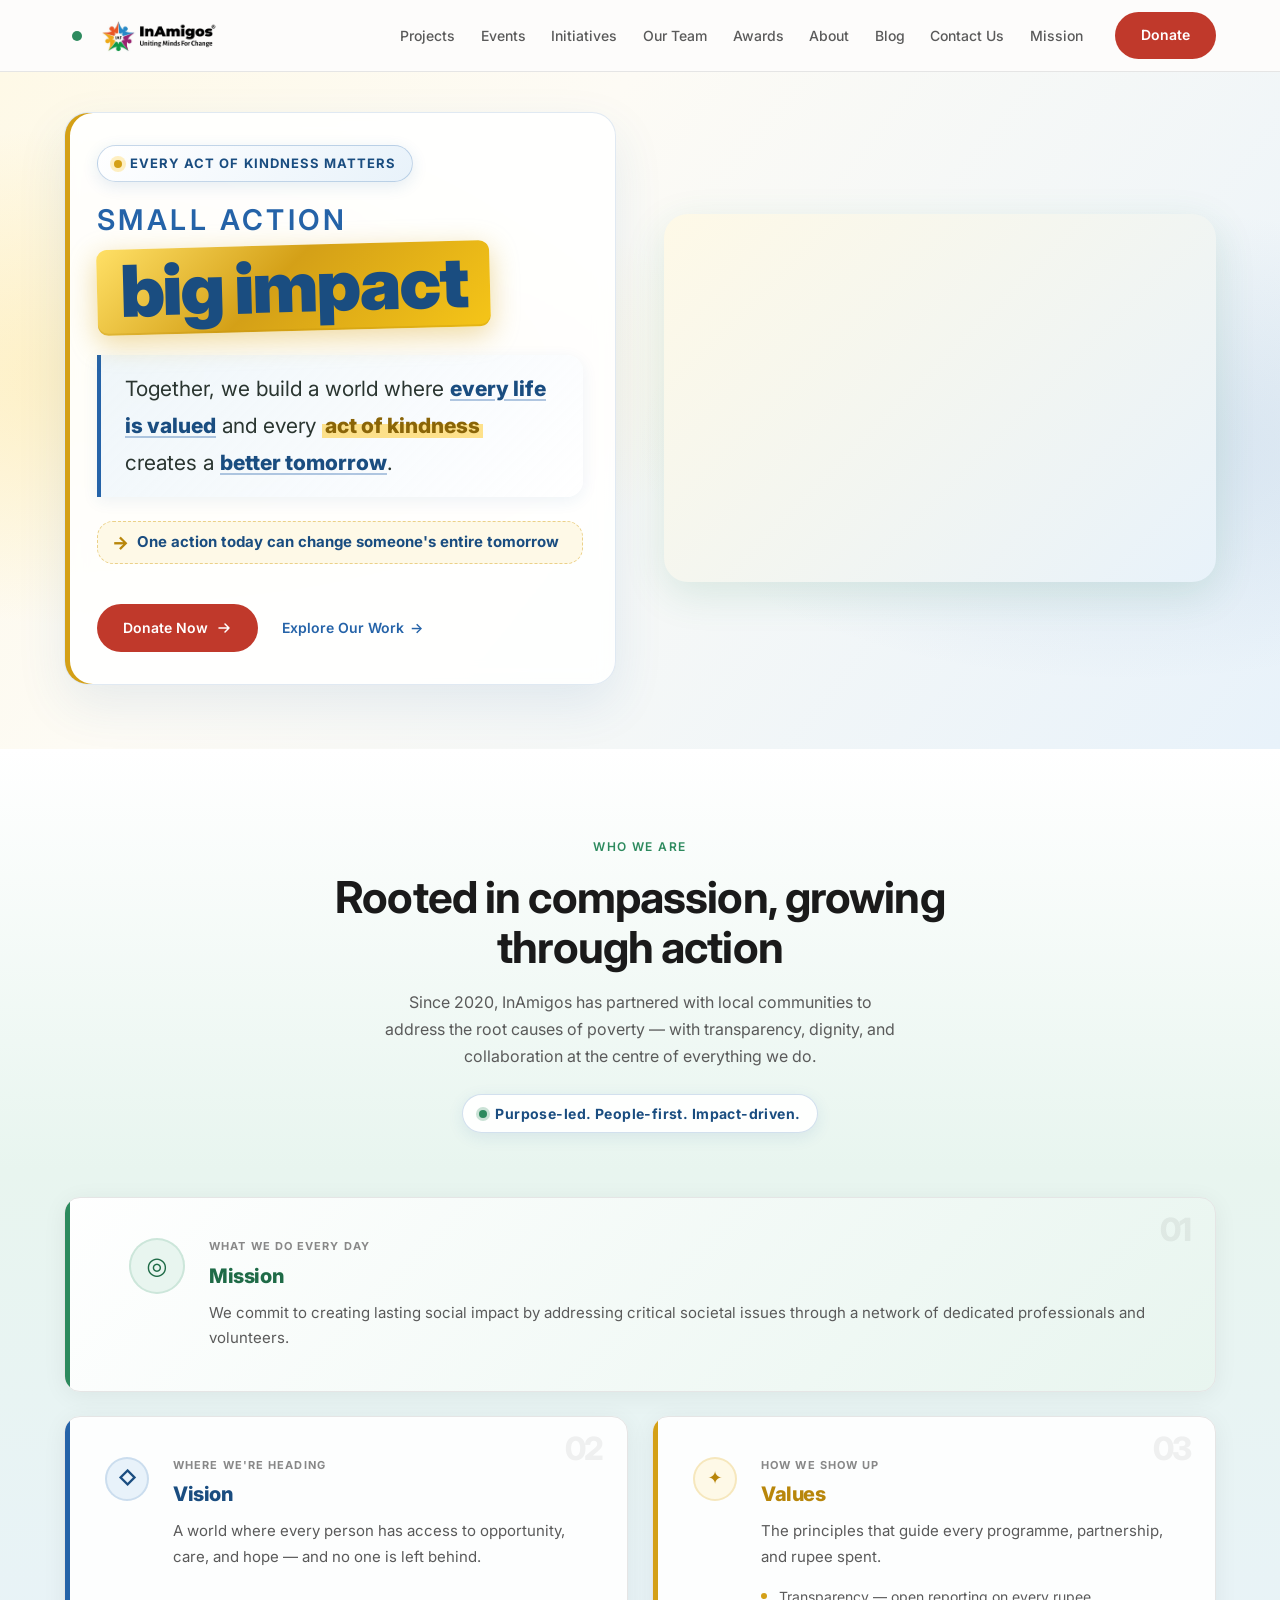
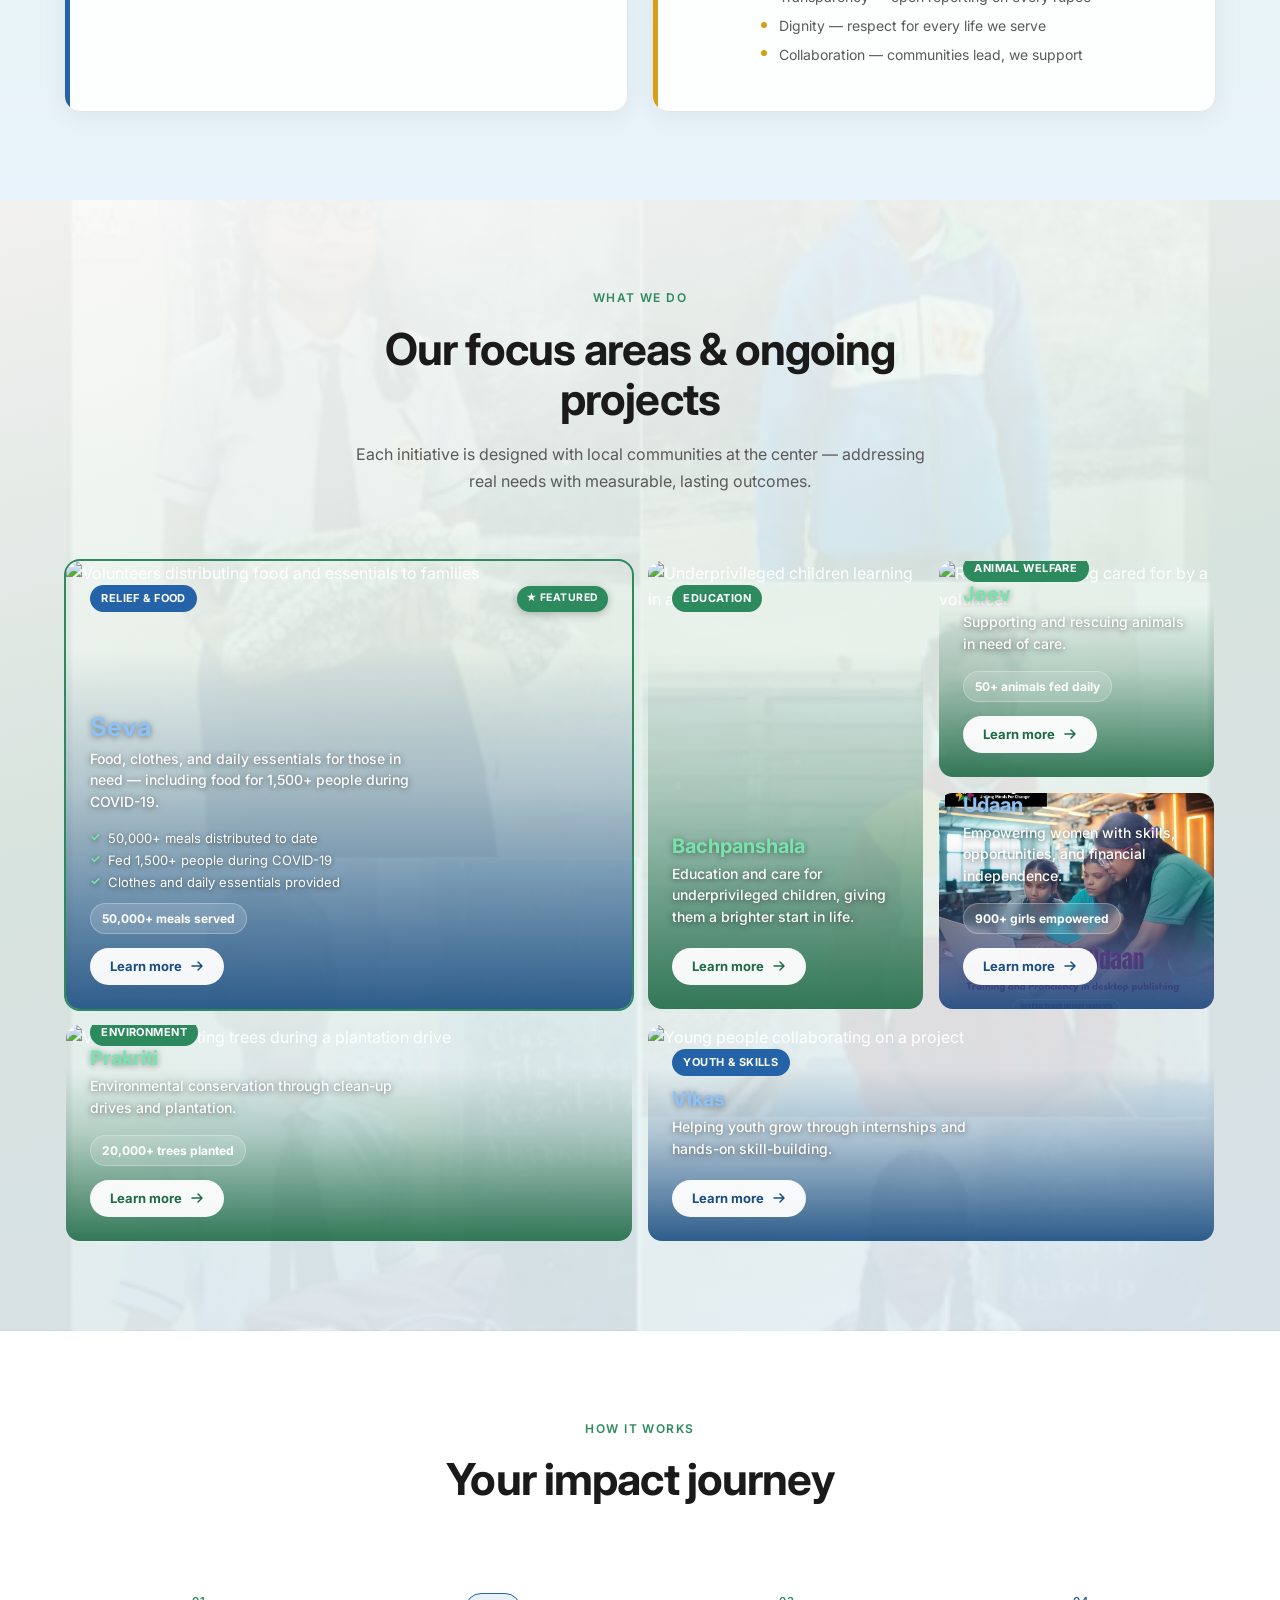
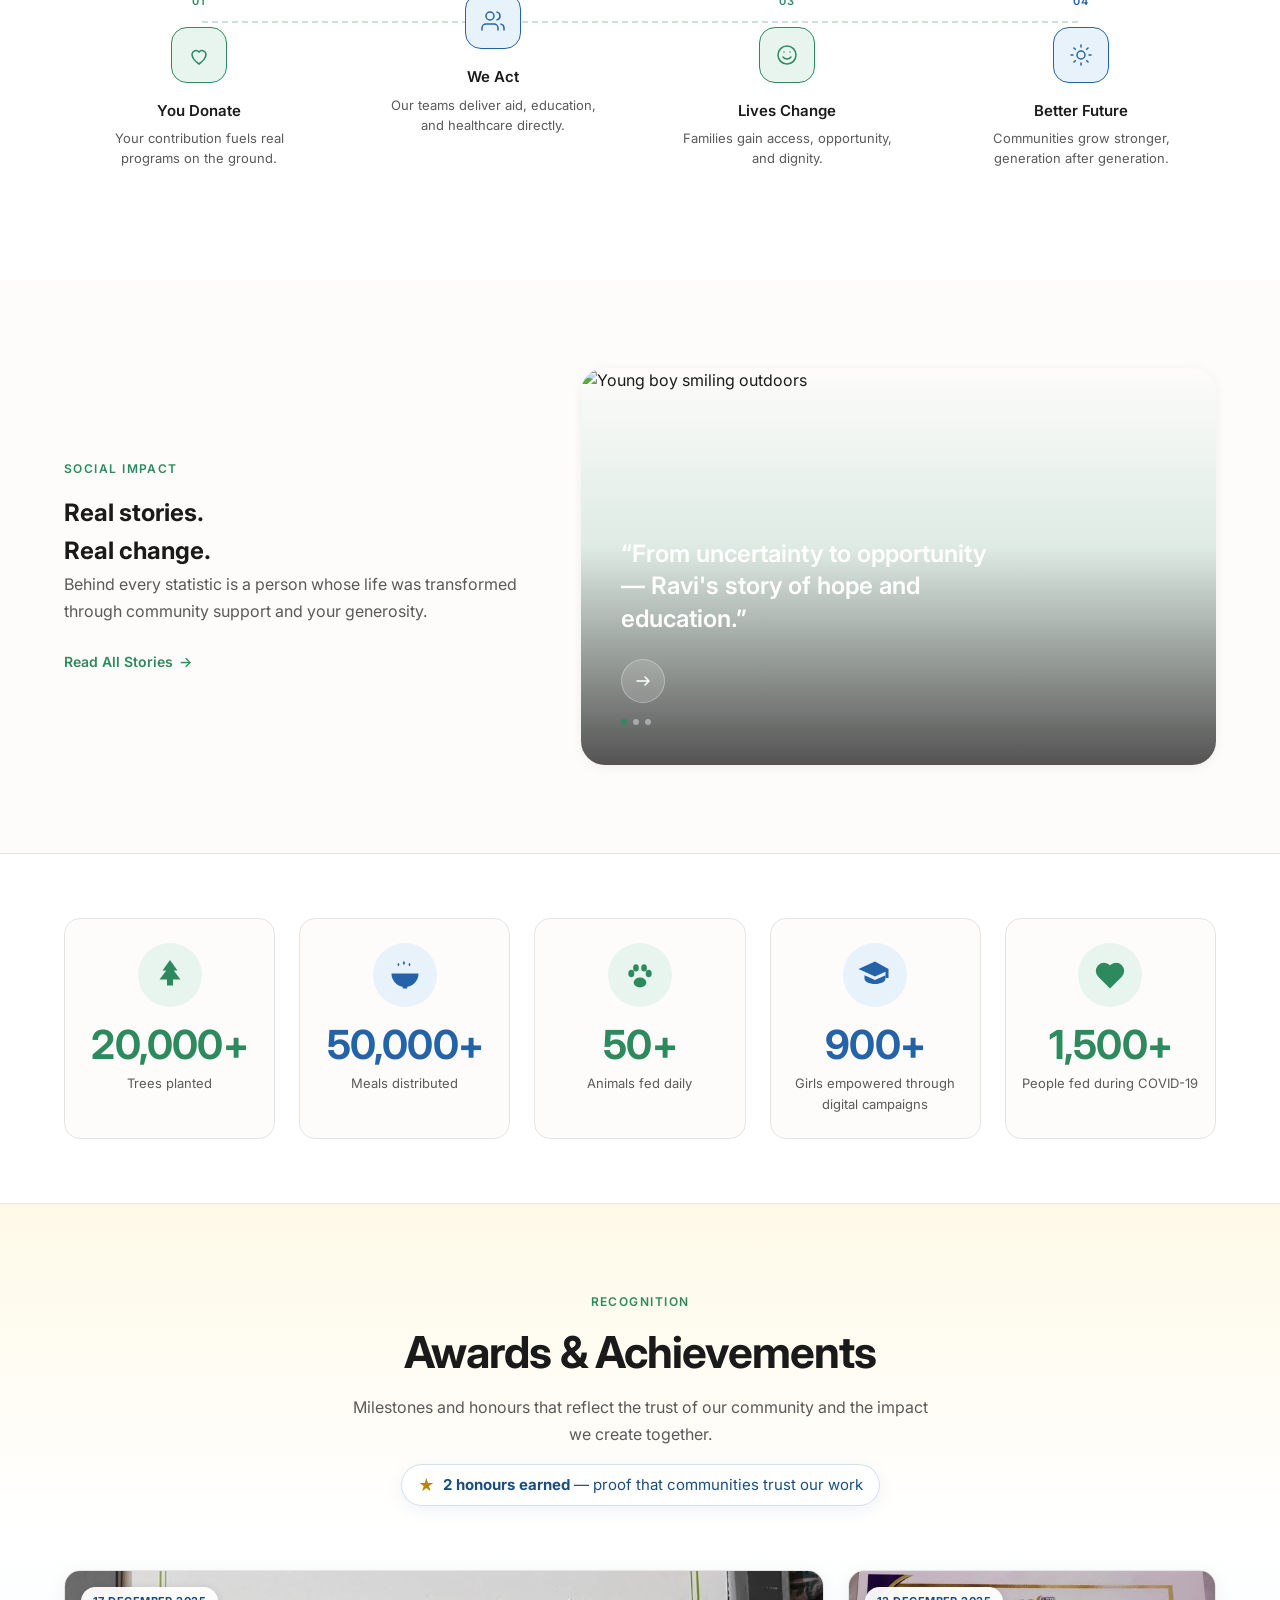
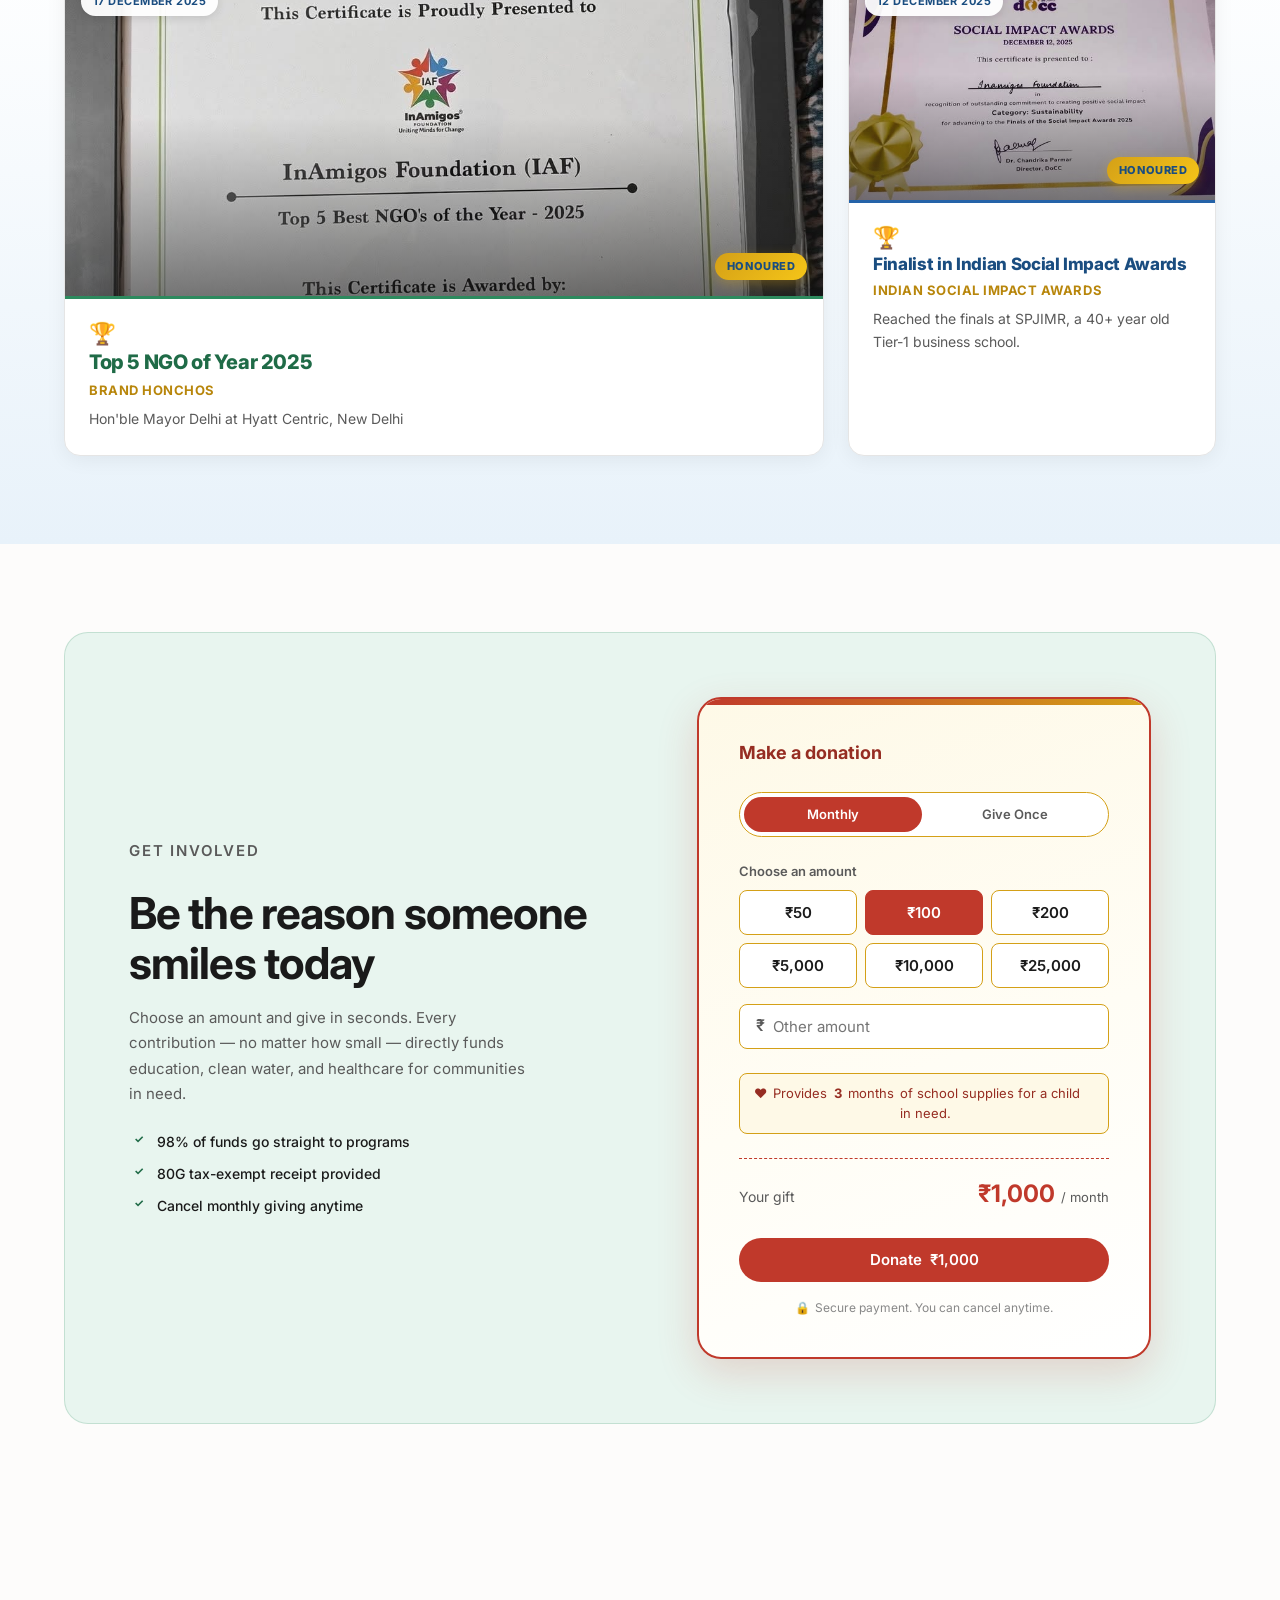
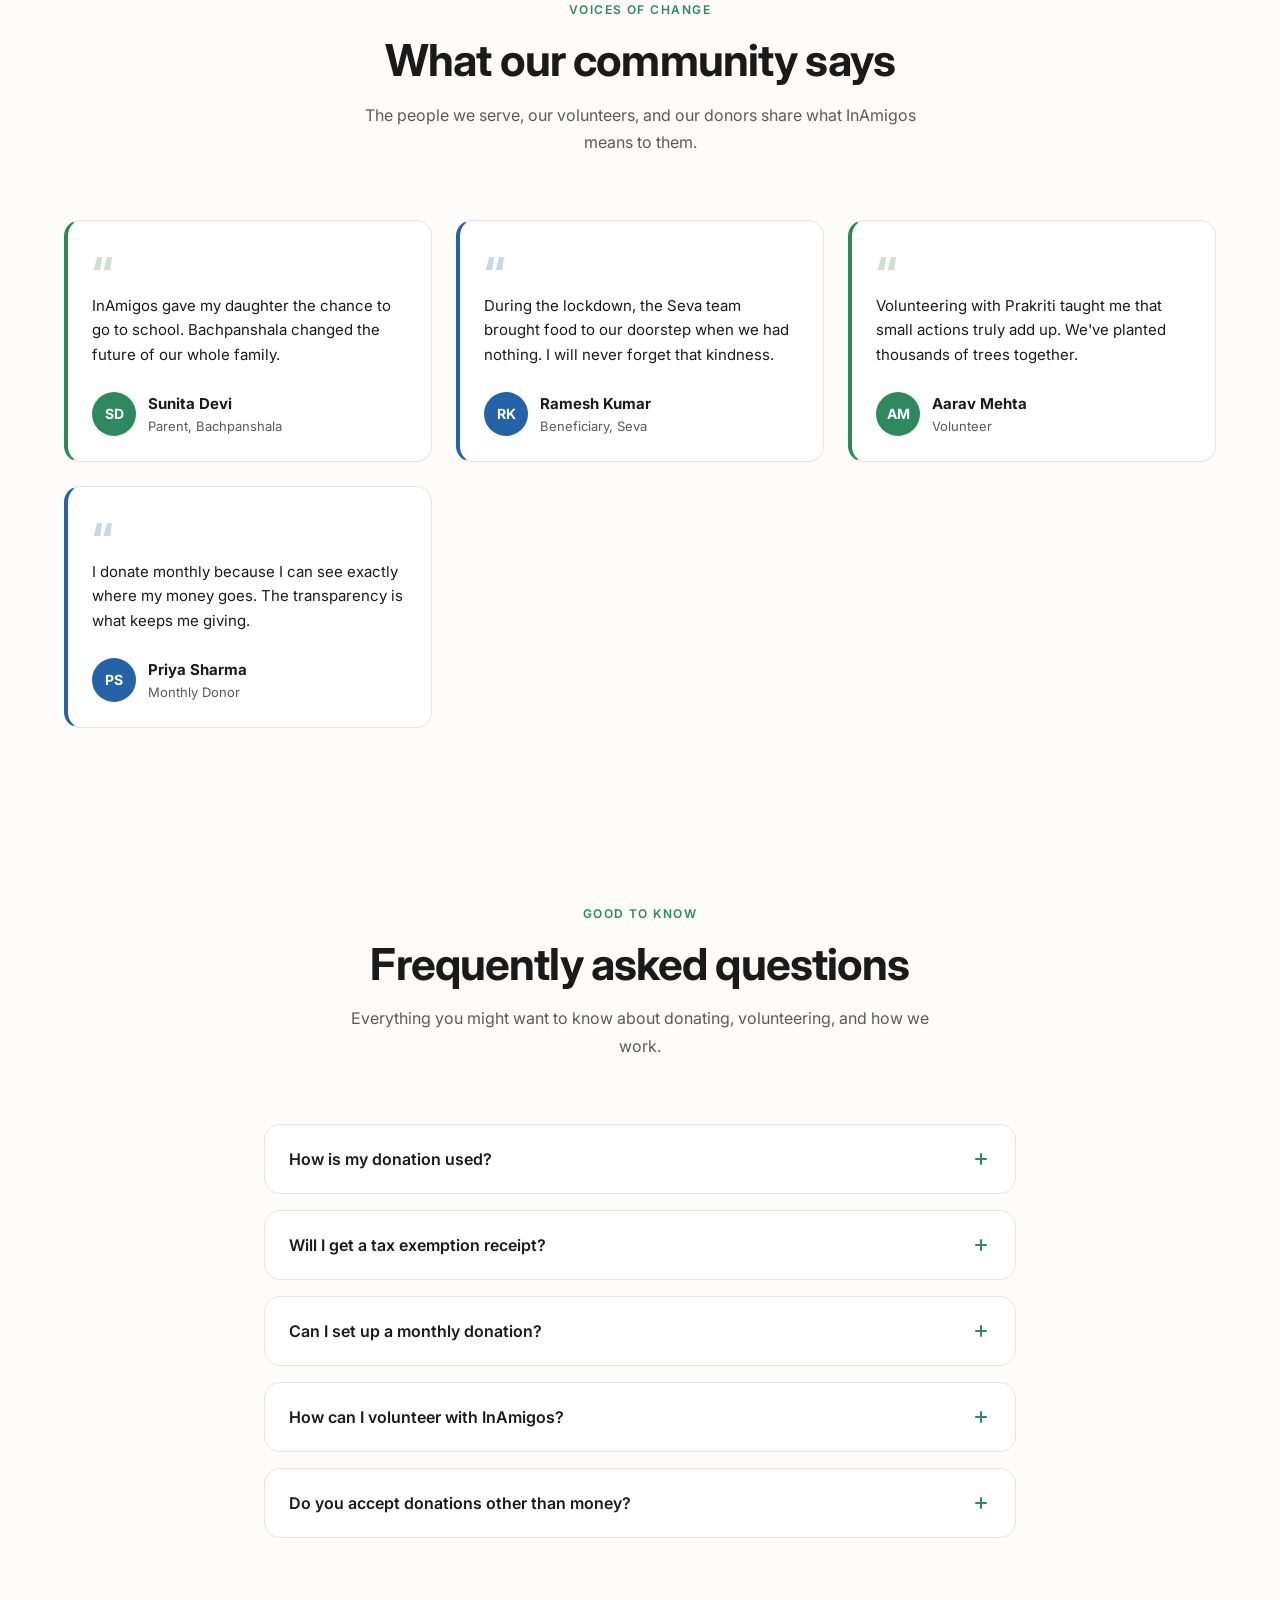
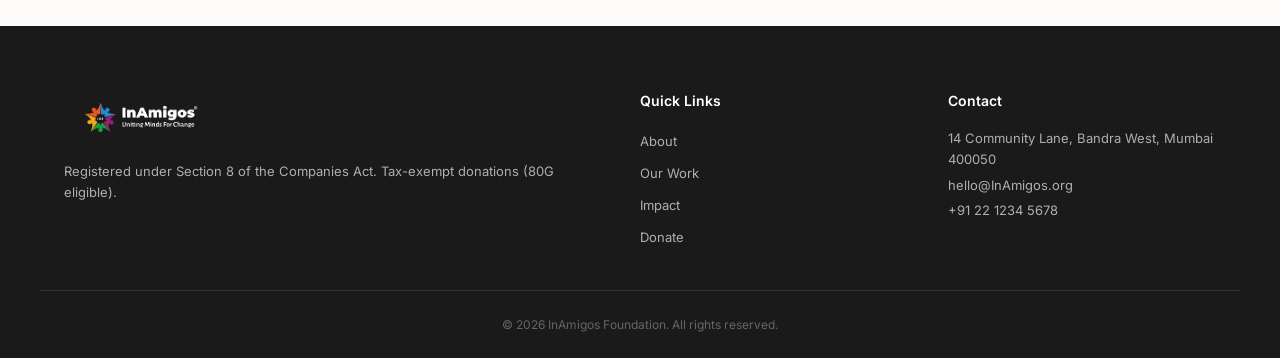
==== commit d6ac6caa: "Redesign About and Awards sections and optimize hero with responsive images. Add data-driven Mission" ====
--- a/index.html
+++ b/index.html
@@ -11,8 +11,30 @@
         <link
             rel="preload"
             as="image"
-            href="./assets/hero-1.png"
+            href="./assets/hero/hero-640.webp"
+            type="image/webp"
+            media="(max-width: 768px)"
             fetchpriority="high"
+            imagesrcset="
+                ./assets/hero/hero-480.webp 480w,
+                ./assets/hero/hero-640.webp 640w,
+                ./assets/hero/hero-768.webp 768w
+            "
+            imagesizes="100vw"
+        />
+        <link
+            rel="preload"
+            as="image"
+            href="./assets/hero/hero-1024.webp"
+            type="image/webp"
+            media="(min-width: 769px)"
+            fetchpriority="high"
+            imagesrcset="
+                ./assets/hero/hero-768.webp 768w,
+                ./assets/hero/hero-1024.webp 1024w,
+                ./assets/hero/hero-1200.webp 1200w
+            "
+            imagesizes="(max-width: 1200px) 50vw, 600px"
         />
         <link rel="stylesheet" href="styles.css" />
         <link rel="preconnect" href="https://fonts.googleapis.com" />
@@ -170,65 +192,62 @@
                     </div>
 
                     <div class="hero__visual">
-                        <img
-                            src="./assets/hero-1.png"
-                            alt="InAmigos impact collage — communities, children, meals, trees, and animals helped through kindness."
-                            class="hero__photo"
-                            width="1200"
-                            height="800"
-                            loading="eager"
-                            fetchpriority="high"
-                            decoding="async"
-                        />
+                        <picture>
+                            <source
+                                type="image/webp"
+                                srcset="
+                                    ./assets/hero/hero-480.webp 480w,
+                                    ./assets/hero/hero-640.webp 640w,
+                                    ./assets/hero/hero-768.webp 768w,
+                                    ./assets/hero/hero-1024.webp 1024w,
+                                    ./assets/hero/hero-1200.webp 1200w,
+                                    ./assets/hero/hero-1536.webp 1536w
+                                "
+                                sizes="(max-width: 768px) 100vw, (max-width: 1200px) 50vw, 600px"
+                            />
+                            <source
+                                type="image/jpeg"
+                                srcset="
+                                    ./assets/hero/hero-480.jpg 480w,
+                                    ./assets/hero/hero-640.jpg 640w,
+                                    ./assets/hero/hero-768.jpg 768w,
+                                    ./assets/hero/hero-1024.jpg 1024w,
+                                    ./assets/hero/hero-1200.jpg 1200w,
+                                    ./assets/hero/hero-1536.jpg 1536w
+                                "
+                                sizes="(max-width: 768px) 100vw, (max-width: 1200px) 50vw, 600px"
+                            />
+                            <img
+                                src="./assets/hero/hero-768.jpg"
+                                srcset="
+                                    ./assets/hero/hero-480.jpg 480w,
+                                    ./assets/hero/hero-640.jpg 640w,
+                                    ./assets/hero/hero-768.jpg 768w,
+                                    ./assets/hero/hero-1024.jpg 1024w,
+                                    ./assets/hero/hero-1200.jpg 1200w,
+                                    ./assets/hero/hero-1536.jpg 1536w
+                                "
+                                sizes="(max-width: 768px) 100vw, (max-width: 1200px) 50vw, 600px"
+                                alt="InAmigos impact collage — communities, children, meals, trees, and animals helped through kindness."
+                                class="hero__photo"
+                                width="1536"
+                                height="1024"
+                                loading="eager"
+                                fetchpriority="high"
+                                decoding="async"
+                            />
+                        </picture>
                     </div>
                 </div>
             </section>
 
-            <!-- About -->
+            <!-- About — Mission, Vision & Values (from projects-data.js) -->
             <section
                 id="about"
                 class="section about"
                 aria-labelledby="about-heading"
             >
-                <div class="container about__inner">
-                    <header class="section__header">
-                        <p class="eyebrow">Who We Are</p>
-                        <h2 id="about-heading">
-                            Rooted in compassion, growing through action
-                        </h2>
-                        <p class="section__intro">
-                            Since 2020, InAmigos has partnered with local
-                            communities to address the root causes of poverty.
-                            We believe transparency, dignity, and collaboration
-                            are the foundation of meaningful change.
-                        </p>
-                    </header>
-                    <div class="about__values">
-                        <article class="value-card value-card--green">
-                            <span class="value-card__num">01</span>
-                            <h3>Mission</h3>
-                            <p>
-                                commit to create lasting social impact by addressing critical societal issues through network of dedicated professional and volunteers.
-                            </p>
-                        </article>
-                        <article class="value-card value-card--blue">
-                            <span class="value-card__num">02</span>
-                            <h3>Vision</h3>
-                            <p>
-                                A world where every person has access to
-                                opportunity, care, and hope.
-                            </p>
-                        </article>
-                        <article class="value-card value-card--green">
-                            <span class="value-card__num">03</span>
-                            <h3>Values</h3>
-                            <p>
-                                98% of funds go directly to programs — we report
-                                openly on every rupee spent.
-                            </p>
-                        </article>
-                    </div>
-                </div>
+                <div class="container" id="about-content"></div>
             </section>
 
             <!-- Ongoing Projects (rendered from the list in scripts.js) -->
@@ -594,7 +613,7 @@
                 class="section awards"
                 aria-labelledby="awards-heading"
             >
-                <div class="container">
+                <div class="container"> 
                     <header class="section__header section__header--center">
                         <p class="eyebrow">Recognition</p>
                         <h2 id="awards-heading">Awards &amp; Achievements</h2>
@@ -602,6 +621,7 @@
                             Milestones and honours that reflect the trust of our
                             community and the impact we create together.
                         </p>
+                        <p class="awards__proof" id="awards-proof"></p>
                     </header>
 
                     <!--
--- a/styles.css
+++ b/styles.css
@@ -671,6 +671,16 @@
 
 .hero__visual {
     line-height: 0;
+    background: linear-gradient(
+        135deg,
+        var(--color-yellow-light) 0%,
+        var(--color-blue-light) 100%
+    );
+    border-radius: var(--radius-lg);
+}
+
+.hero__visual picture {
+    display: block;
 }
 
 .hero__photo {
@@ -681,77 +691,233 @@
     box-shadow: 0 12px 40px rgba(45, 138, 94, 0.14);
 }
 
-/* --- About --- */
+/* --- About — Mission, Vision & Values --- */
 .about {
-    background-color: var(--color-bg-white);
-}
-
-.about__inner {
+    background: linear-gradient(
+        180deg,
+        var(--color-bg-white) 0%,
+        var(--color-green-light) 40%,
+        var(--color-blue-light) 100%
+    );
+}
+
+.about__header {
+    max-width: 640px;
+    margin-inline: auto;
+    margin-bottom: var(--space-xl);
+}
+
+.about__intro {
+    max-width: 52ch;
+    margin-inline: auto;
+}
+
+.about__hook {
+    display: inline-flex;
+    align-items: center;
+    gap: 0.5rem;
+    margin-top: var(--space-md);
+    padding: 0.45rem 1rem;
+    font-size: 0.875rem;
+    font-weight: 700;
+    letter-spacing: 0.03em;
+    color: var(--color-blue-dark);
+    background: rgba(255, 255, 255, 0.92);
+    border: 1px solid rgba(37, 99, 168, 0.2);
+    border-radius: var(--radius-pill);
+    box-shadow: 0 4px 16px rgba(37, 99, 168, 0.1);
+}
+
+.about__hook-dot {
+    width: 8px;
+    height: 8px;
+    border-radius: 50%;
+    background-color: var(--color-green);
+    box-shadow: 0 0 0 3px rgba(45, 138, 94, 0.25);
+}
+
+.about__pillars {
     display: grid;
-    grid-template-columns: 1fr 1.2fr;
-    gap: var(--space-xl);
-    align-items: start;
-}
-
-.about__values {
-    display: grid;
-    grid-template-columns: repeat(3, 1fr);
+    grid-template-columns: repeat(2, 1fr);
     gap: var(--space-md);
 }
 
-.value-card {
-    padding: var(--space-md);
+.about-pillar {
+    position: relative;
+    display: flex;
+    gap: var(--space-md);
+    padding: var(--space-lg);
+    background: rgba(255, 255, 255, 0.92);
     border: 1px solid var(--color-border);
     border-radius: var(--radius-md);
-    border-left-width: 4px;
-    transition: box-shadow var(--transition);
-}
-
-.value-card--green {
-    border-left-color: var(--color-green);
-    background-color: var(--color-green-light);
-}
-.value-card--blue {
-    border-left-color: var(--color-blue);
-    background-color: var(--color-blue-light);
-}
-.value-card--yellow {
-    border-left-color: var(--color-yellow);
-    background-color: var(--color-yellow-light);
-}
-
-.value-card:hover {
-    box-shadow: var(--shadow-sm);
-}
-
-.value-card__num {
+    box-shadow: 0 4px 24px rgba(0, 0, 0, 0.06);
+    overflow: hidden;
+    transition:
+        transform var(--transition),
+        box-shadow var(--transition),
+        border-color var(--transition);
+}
+
+.about-pillar::before {
+    content: "";
+    position: absolute;
+    top: 0;
+    left: 0;
+    width: 5px;
+    height: 100%;
+    background-color: var(--color-green);
+}
+
+.about-pillar--blue::before {
+    background-color: var(--color-blue);
+}
+
+.about-pillar--yellow::before {
+    background-color: var(--color-yellow);
+}
+
+.about-pillar:hover {
+    transform: translateY(-4px);
+    box-shadow: 0 12px 36px rgba(0, 0, 0, 0.1);
+}
+
+.about-pillar--green:hover {
+    border-color: var(--color-green);
+}
+
+.about-pillar--blue:hover {
+    border-color: var(--color-blue);
+}
+
+.about-pillar--yellow:hover {
+    border-color: var(--color-yellow);
+}
+
+.about-pillar--featured {
+    grid-column: 1 / -1;
+    padding: var(--space-lg) var(--space-xl);
+    background: linear-gradient(
+        135deg,
+        rgba(255, 255, 255, 0.98) 0%,
+        var(--color-green-light) 100%
+    );
+}
+
+.about-pillar--featured .about-pillar__icon {
+    width: 3.5rem;
+    height: 3.5rem;
+    font-size: 1.5rem;
+}
+
+.about-pillar--featured h3 {
+    font-size: 1.5rem;
+}
+
+.about-pillar__icon {
+    flex-shrink: 0;
+    display: flex;
+    align-items: center;
+    justify-content: center;
+    width: 2.75rem;
+    height: 2.75rem;
+    font-size: 1.125rem;
+    font-weight: 800;
+    color: var(--color-green-dark);
+    background: var(--color-green-light);
+    border-radius: 50%;
+    box-shadow: inset 0 0 0 2px rgba(45, 138, 94, 0.15);
+}
+
+.about-pillar--blue .about-pillar__icon {
+    color: var(--color-blue-dark);
+    background: var(--color-blue-light);
+    box-shadow: inset 0 0 0 2px rgba(37, 99, 168, 0.15);
+}
+
+.about-pillar--yellow .about-pillar__icon {
+    color: var(--color-yellow-dark);
+    background: var(--color-yellow-light);
+    box-shadow: inset 0 0 0 2px rgba(212, 160, 23, 0.2);
+}
+
+.about-pillar__content {
+    flex: 1;
+    min-width: 0;
+}
+
+.about-pillar__tagline {
     display: block;
-    font-size: 0.75rem;
-    font-weight: 600;
+    margin-bottom: 0.25rem;
+    font-size: 0.6875rem;
+    font-weight: 700;
+    letter-spacing: 0.1em;
+    text-transform: uppercase;
     color: var(--color-text-light);
-    margin-bottom: var(--space-sm);
-}
-
-.value-card--green .value-card__num {
-    color: var(--color-green);
-}
-.value-card--blue .value-card__num {
-    color: var(--color-blue);
-}
-.value-card--yellow .value-card__num {
+}
+
+.about-pillar__content h3 {
+    font-size: 1.25rem;
+    font-weight: 800;
+    letter-spacing: -0.02em;
+    margin-bottom: 0.5rem;
+}
+
+.about-pillar--green .about-pillar__content h3 {
+    color: var(--color-green-dark);
+}
+
+.about-pillar--blue .about-pillar__content h3 {
+    color: var(--color-blue-dark);
+}
+
+.about-pillar--yellow .about-pillar__content h3 {
     color: var(--color-yellow-dark);
 }
 
-.value-card h3 {
-    font-size: 1rem;
-    font-weight: 600;
+.about-pillar__content p {
+    font-size: 0.9375rem;
+    line-height: 1.7;
+    color: var(--color-text-muted);
+    margin-bottom: 0;
+}
+
+.about-pillar__points {
+    margin: var(--space-sm) 0 0;
+    padding: 0;
+    list-style: none;
+}
+
+.about-pillar__points li {
+    position: relative;
+    padding-left: 1.1rem;
+    font-size: 0.875rem;
+    line-height: 1.65;
+    color: var(--color-text-muted);
     margin-bottom: 0.35rem;
 }
 
-.value-card p {
-    font-size: 0.875rem;
-    color: var(--color-text-muted);
-    line-height: 1.6;
+.about-pillar__points li::before {
+    content: "";
+    position: absolute;
+    left: 0;
+    top: 0.55em;
+    width: 6px;
+    height: 6px;
+    border-radius: 50%;
+    background-color: var(--color-yellow);
+}
+
+.about-pillar__index {
+    position: absolute;
+    top: var(--space-sm);
+    right: var(--space-md);
+    font-size: 2rem;
+    font-weight: 800;
+    line-height: 1;
+    letter-spacing: -0.04em;
+    color: var(--color-text);
+    opacity: 0.06;
+    pointer-events: none;
 }
 
 /* --- Projects Bento Grid --- */
@@ -1484,7 +1650,32 @@
 
 /* --- Awards & Achievements --- */
 .awards {
-    background-color: var(--color-bg-white);
+    background: linear-gradient(
+        180deg,
+        var(--color-yellow-light) 0%,
+        var(--color-bg-white) 35%,
+        var(--color-blue-light) 100%
+    );
+}
+
+.awards__proof {
+    display: inline-flex;
+    align-items: center;
+    gap: 0.5rem;
+    margin-top: var(--space-sm);
+    padding: 0.5rem 1rem;
+    font-size: 0.9375rem;
+    color: var(--color-blue-dark);
+    background: rgba(255, 255, 255, 0.9);
+    border: 1px solid rgba(37, 99, 168, 0.2);
+    border-radius: var(--radius-pill);
+    box-shadow: 0 4px 16px rgba(37, 99, 168, 0.08);
+}
+
+.awards__proof-badge {
+    font-size: 1rem;
+    color: var(--color-yellow-dark);
+    line-height: 1;
 }
 
 .awards__grid {
@@ -1492,7 +1683,7 @@
     margin: 0;
     padding: 0;
     display: grid;
-    grid-template-columns: repeat(auto-fit, minmax(250px, 1fr));
+    grid-template-columns: repeat(auto-fit, minmax(260px, 1fr));
     gap: var(--space-md);
 }
 
@@ -1500,50 +1691,134 @@
     position: relative;
     display: flex;
     flex-direction: column;
-    padding: var(--space-lg) var(--space-md) var(--space-md);
-    background-color: var(--color-bg);
+    overflow: hidden;
+    background-color: var(--color-bg-white);
     border: 1px solid var(--color-border);
-    border-top: 4px solid var(--color-green);
     border-radius: var(--radius-md);
+    box-shadow: 0 4px 20px rgba(0, 0, 0, 0.06);
     transition:
         transform var(--transition),
-        box-shadow var(--transition);
+        box-shadow var(--transition),
+        border-color var(--transition);
 }
 
 .award-card:hover {
-    transform: translateY(-3px);
-    box-shadow: var(--shadow-sm);
-}
-
-.award-card--green {
-    border-top-color: var(--color-green);
-}
-
-.award-card--blue {
-    border-top-color: var(--color-blue);
+    transform: translateY(-6px);
+    box-shadow: 0 16px 40px rgba(0, 0, 0, 0.12);
+}
+
+.award-card--green:hover {
+    border-color: var(--color-green);
+    box-shadow: 0 16px 40px rgba(45, 138, 94, 0.2);
+}
+
+.award-card--blue:hover {
+    border-color: var(--color-blue);
+    box-shadow: 0 16px 40px rgba(37, 99, 168, 0.2);
+}
+
+.award-card--featured {
+    grid-column: span 2;
+}
+
+.award-card--featured .award-card__media {
+    aspect-ratio: 21 / 9;
+}
+
+.award-card--featured .award-card__body h3 {
+    font-size: 1.25rem;
+}
+
+.award-card__media {
+    position: relative;
+    aspect-ratio: 16 / 10;
+    overflow: hidden;
+    background: linear-gradient(
+        135deg,
+        var(--color-yellow-light) 0%,
+        var(--color-blue-light) 100%
+    );
+}
+
+.award-card__media img {
+    width: 100%;
+    height: 100%;
+    object-fit: cover;
+    transition: transform 0.45s ease;
+}
+
+.award-card:hover .award-card__media img {
+    transform: scale(1.05);
+}
+
+.award-card__media-overlay {
+    position: absolute;
+    inset: 0;
+    background: linear-gradient(
+        to top,
+        rgba(26, 26, 26, 0.55) 0%,
+        transparent 55%
+    );
+    pointer-events: none;
 }
 
 .award-card__year {
     position: absolute;
     top: var(--space-sm);
-    right: var(--space-md);
-    font-size: 0.75rem;
+    left: var(--space-sm);
+    z-index: 2;
+    padding: 0.35rem 0.75rem;
+    font-size: 0.6875rem;
     font-weight: 700;
     letter-spacing: 0.04em;
-    color: var(--color-text-light);
+    text-transform: uppercase;
+    color: var(--color-blue-dark);
+    background: rgba(255, 255, 255, 0.95);
+    border-radius: var(--radius-pill);
+    box-shadow: 0 2px 10px rgba(0, 0, 0, 0.12);
+}
+
+.award-card__ribbon {
+    position: absolute;
+    bottom: var(--space-sm);
+    right: var(--space-sm);
+    z-index: 2;
+    padding: 0.3rem 0.7rem;
+    font-size: 0.6875rem;
+    font-weight: 800;
+    letter-spacing: 0.06em;
+    text-transform: uppercase;
+    color: var(--color-blue-dark);
+    background: linear-gradient(
+        135deg,
+        var(--color-yellow) 0%,
+        #f5c518 100%
+    );
+    border-radius: var(--radius-pill);
+    box-shadow: 0 4px 12px rgba(212, 160, 23, 0.35);
+}
+
+.award-card__body {
+    padding: var(--space-md);
+    border-top: 3px solid var(--color-green);
+}
+
+.award-card--blue .award-card__body {
+    border-top-color: var(--color-blue);
 }
 
 .award-card__icon {
-    font-size: 1.6rem;
+    font-size: 1.35rem;
     line-height: 1;
-    margin-bottom: var(--space-sm);
+    margin-bottom: 0.35rem;
 }
 
 .award-card__body h3 {
     font-size: 1.0625rem;
-    font-weight: 700;
+    font-weight: 800;
     line-height: 1.3;
-    margin-bottom: 0.3rem;
+    margin-bottom: 0.35rem;
+    letter-spacing: -0.02em;
 }
 
 .award-card--green .award-card__body h3 {
@@ -1556,15 +1831,27 @@
 
 .award-card__issuer {
     font-size: 0.8125rem;
-    font-weight: 600;
-    color: var(--color-text-muted);
-    margin-bottom: 0.5rem;
+    font-weight: 700;
+    color: var(--color-yellow-dark);
+    text-transform: uppercase;
+    letter-spacing: 0.04em;
+    margin-bottom: 0.45rem;
 }
 
 .award-card__detail {
     font-size: 0.875rem;
-    line-height: 1.55;
+    line-height: 1.6;
     color: var(--color-text-muted);
+}
+
+@media (max-width: 768px) {
+    .award-card--featured {
+        grid-column: span 1;
+    }
+
+    .award-card--featured .award-card__media {
+        aspect-ratio: 16 / 10;
+    }
 }
 
 /* --- Testimonials --- */
@@ -2111,8 +2398,12 @@
         grid-row: span 2;
     }
 
-    .about__inner {
+    .about__pillars {
         grid-template-columns: 1fr;
+    }
+
+    .about-pillar--featured {
+        grid-column: auto;
     }
 
     .journey__steps {
@@ -2237,7 +2528,7 @@
         border-radius: var(--radius-md);
     }
 
-    .about__values {
+    .about__pillars {
         grid-template-columns: 1fr;
     }
 
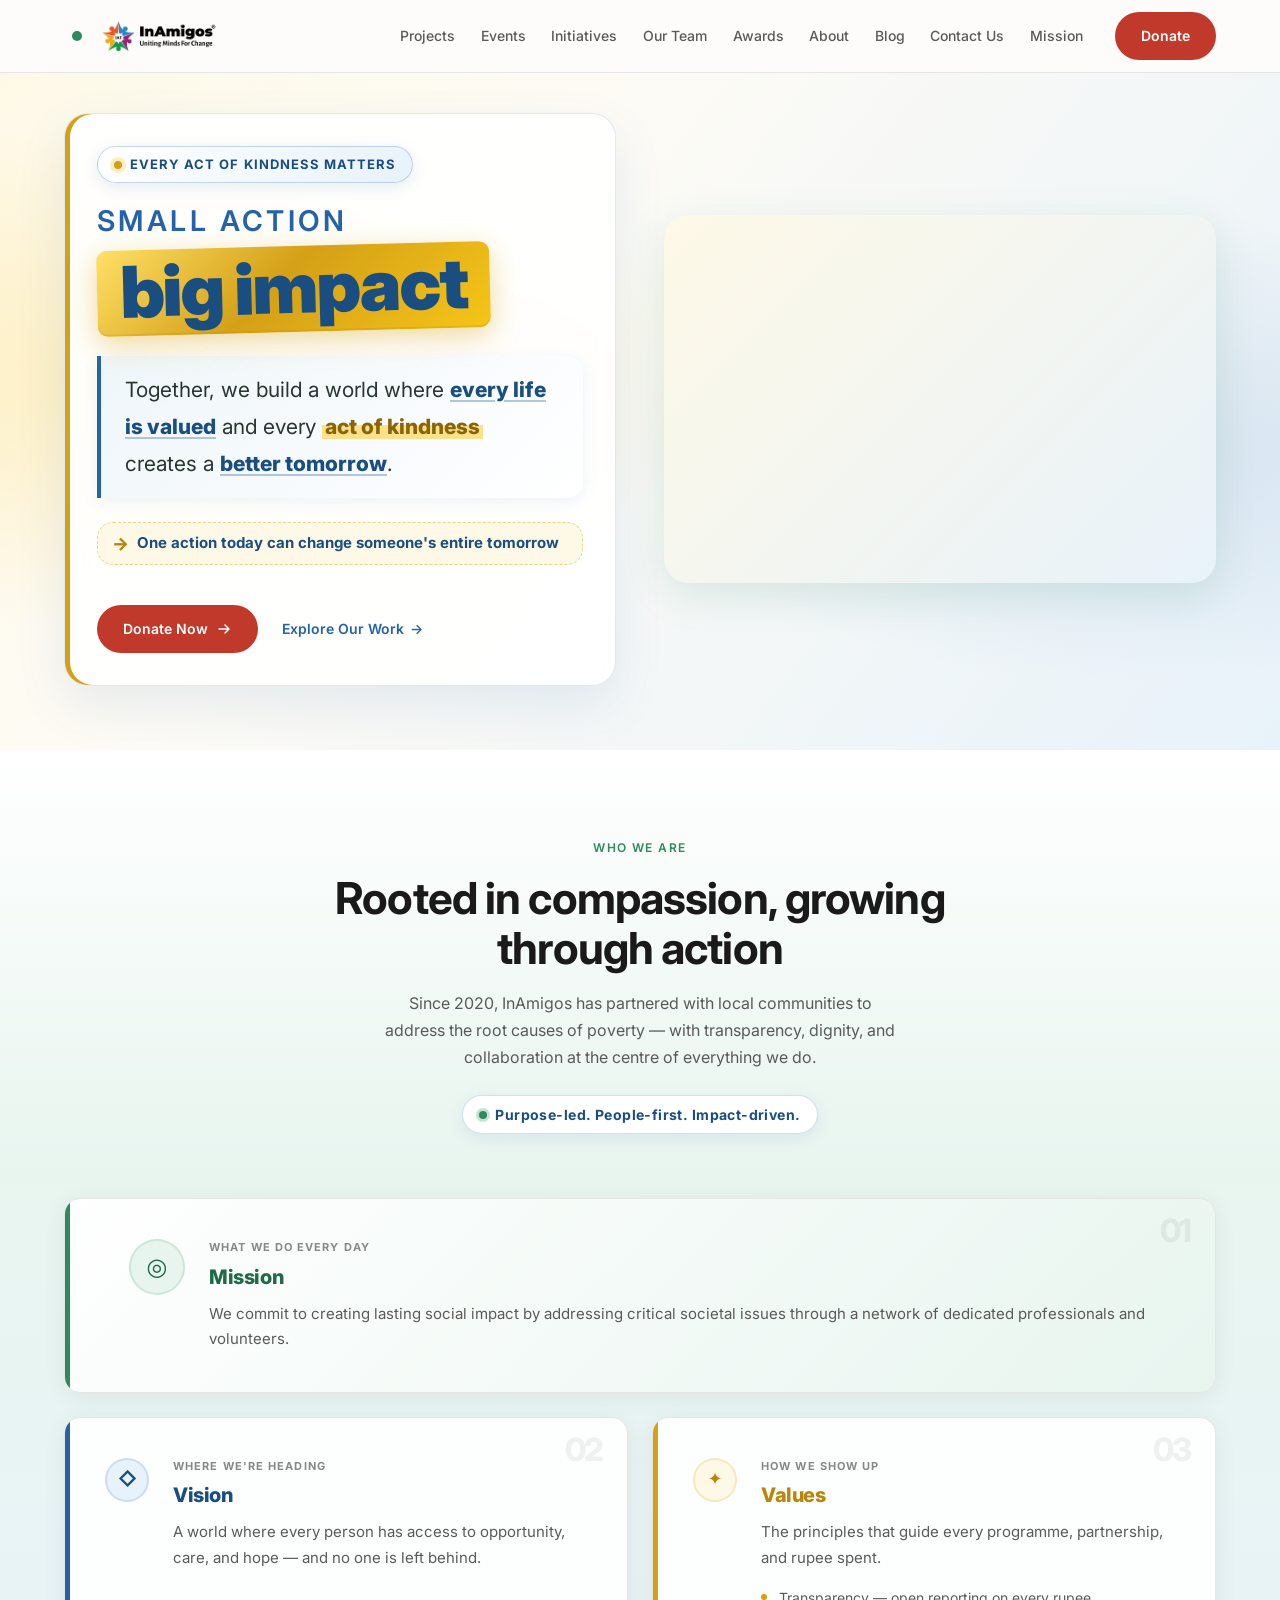
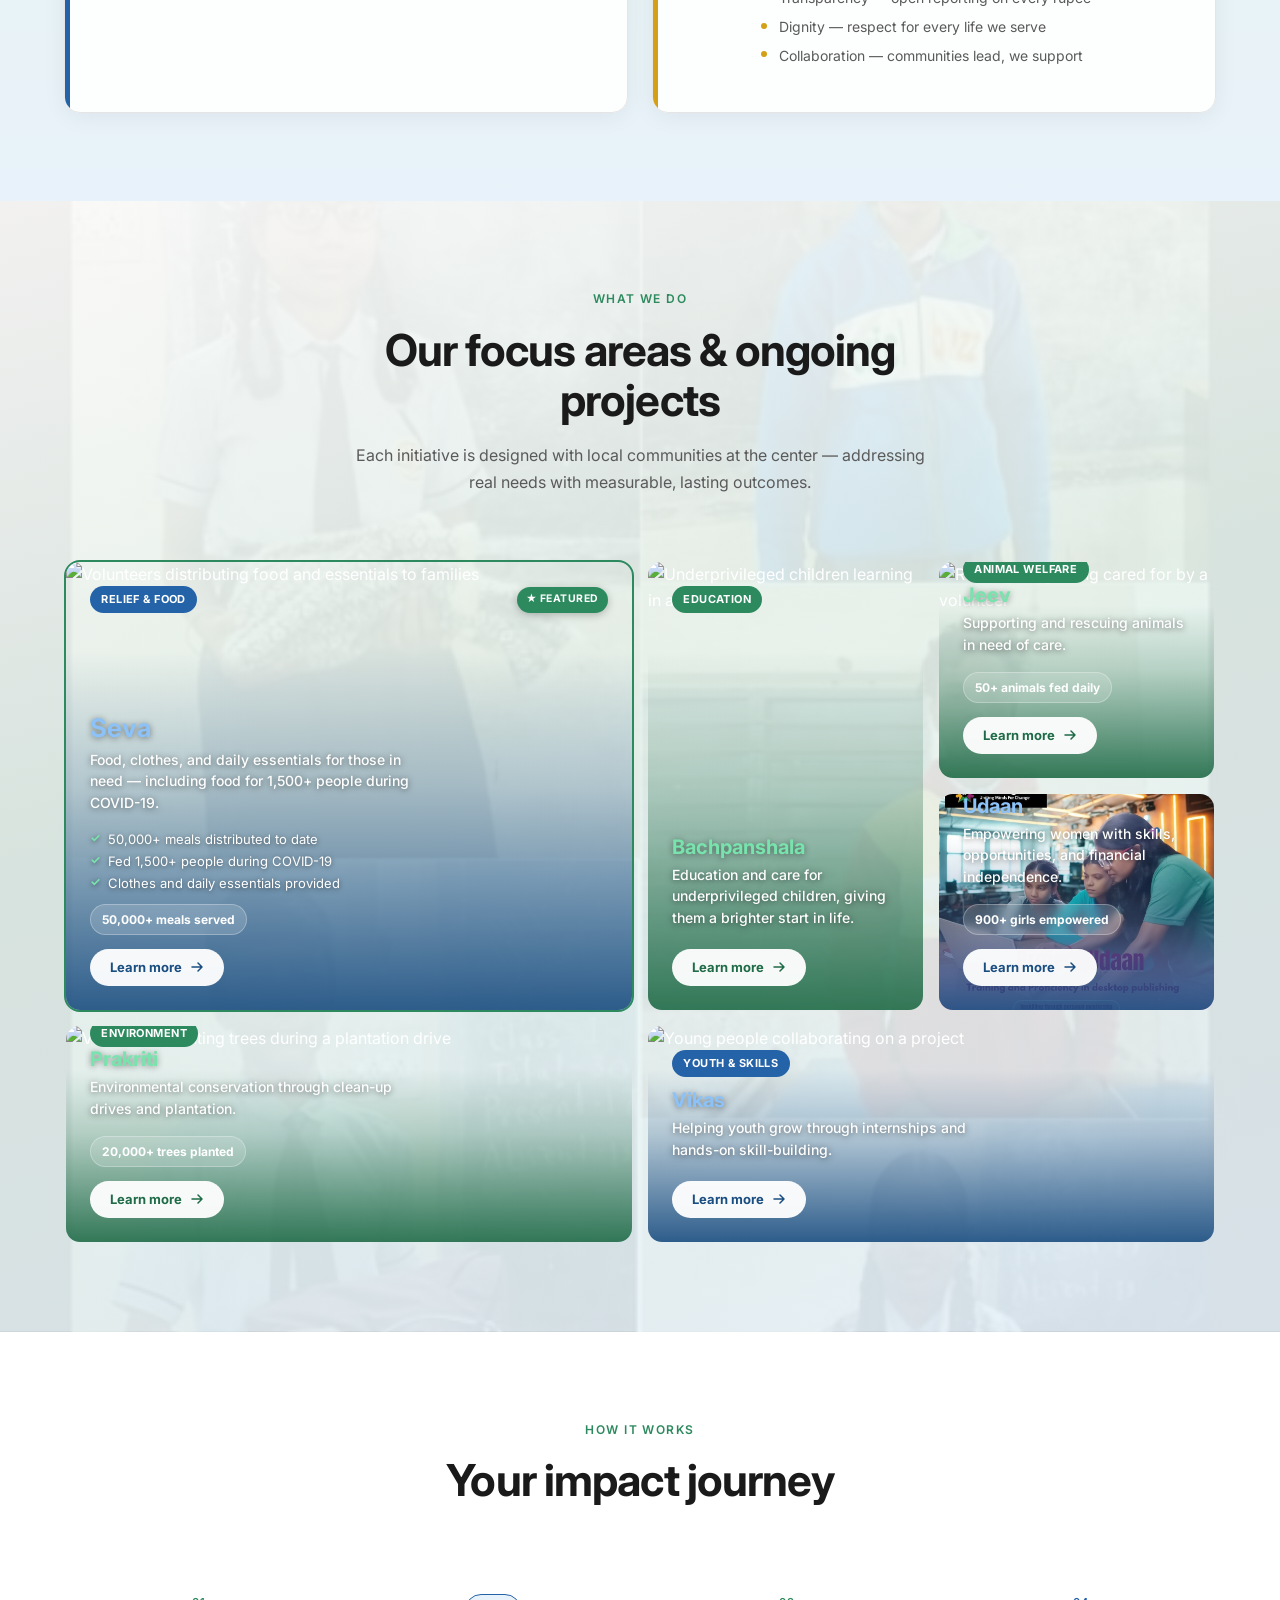
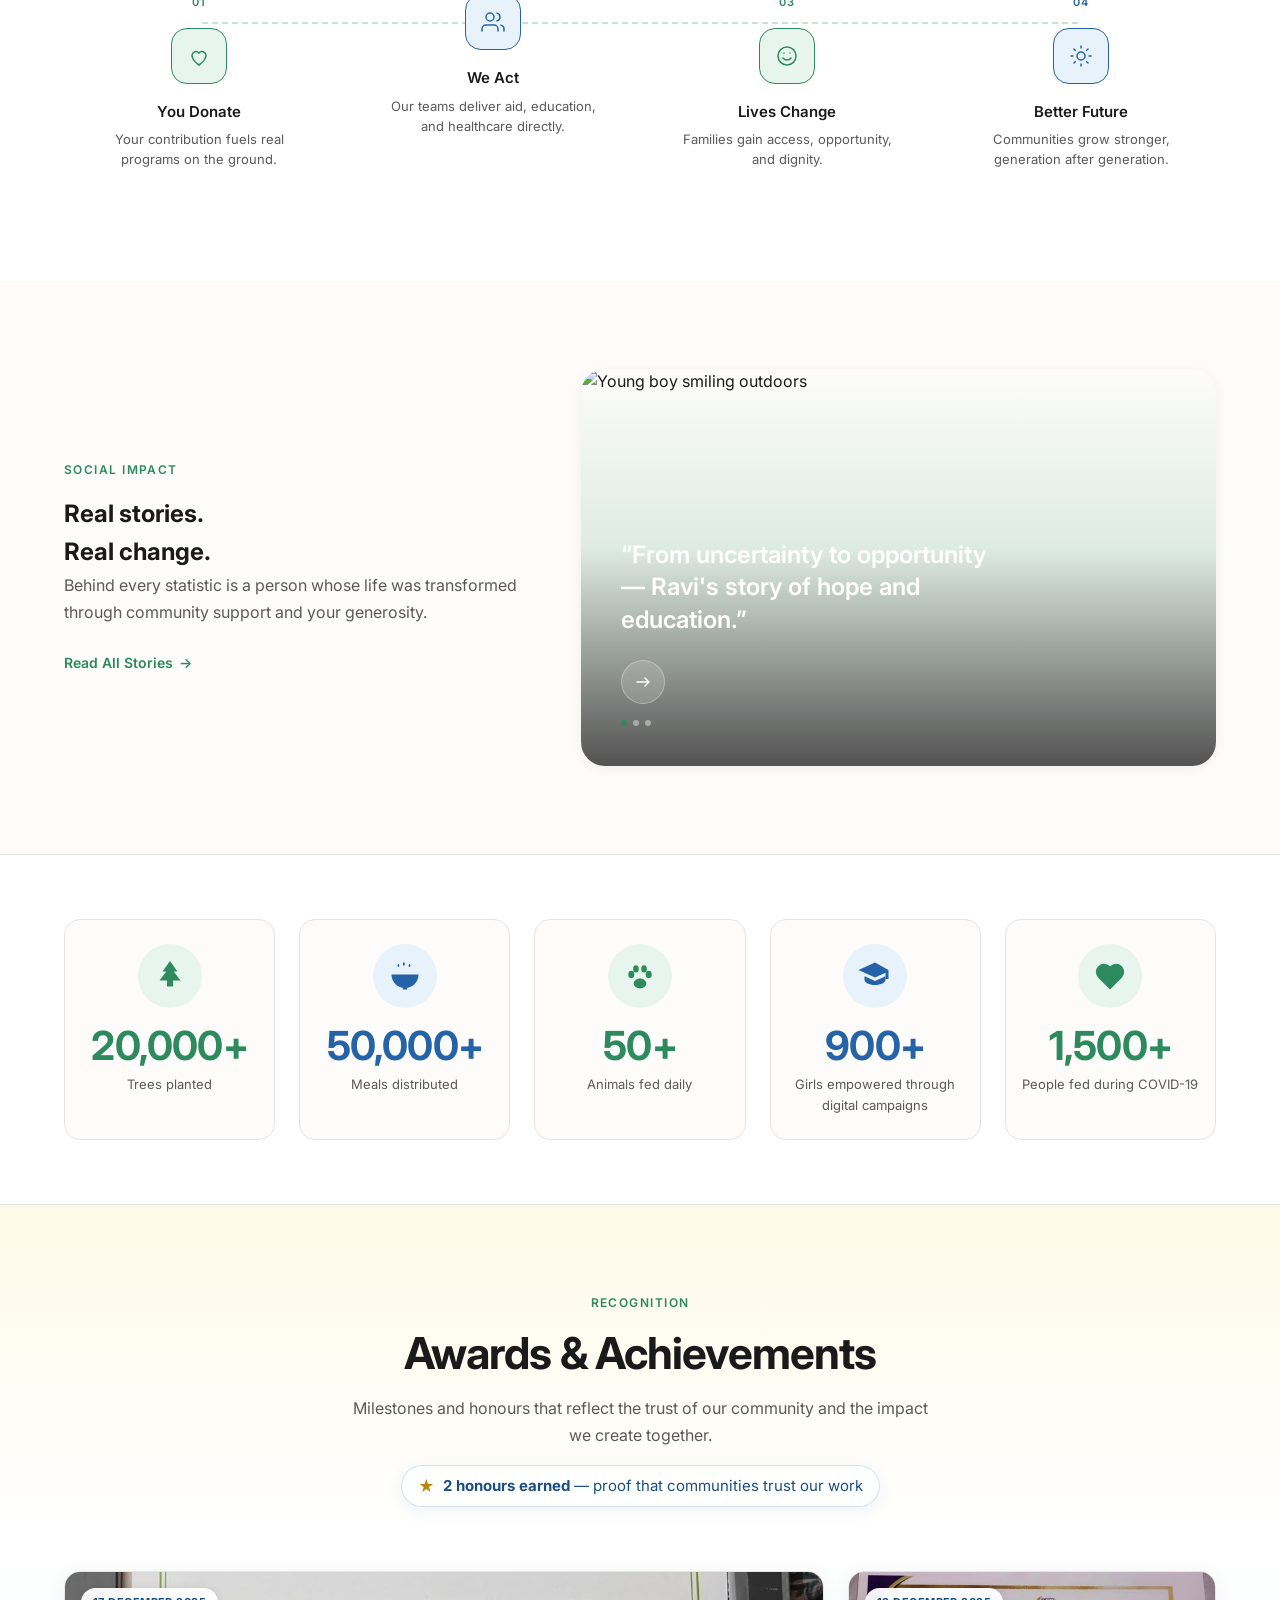
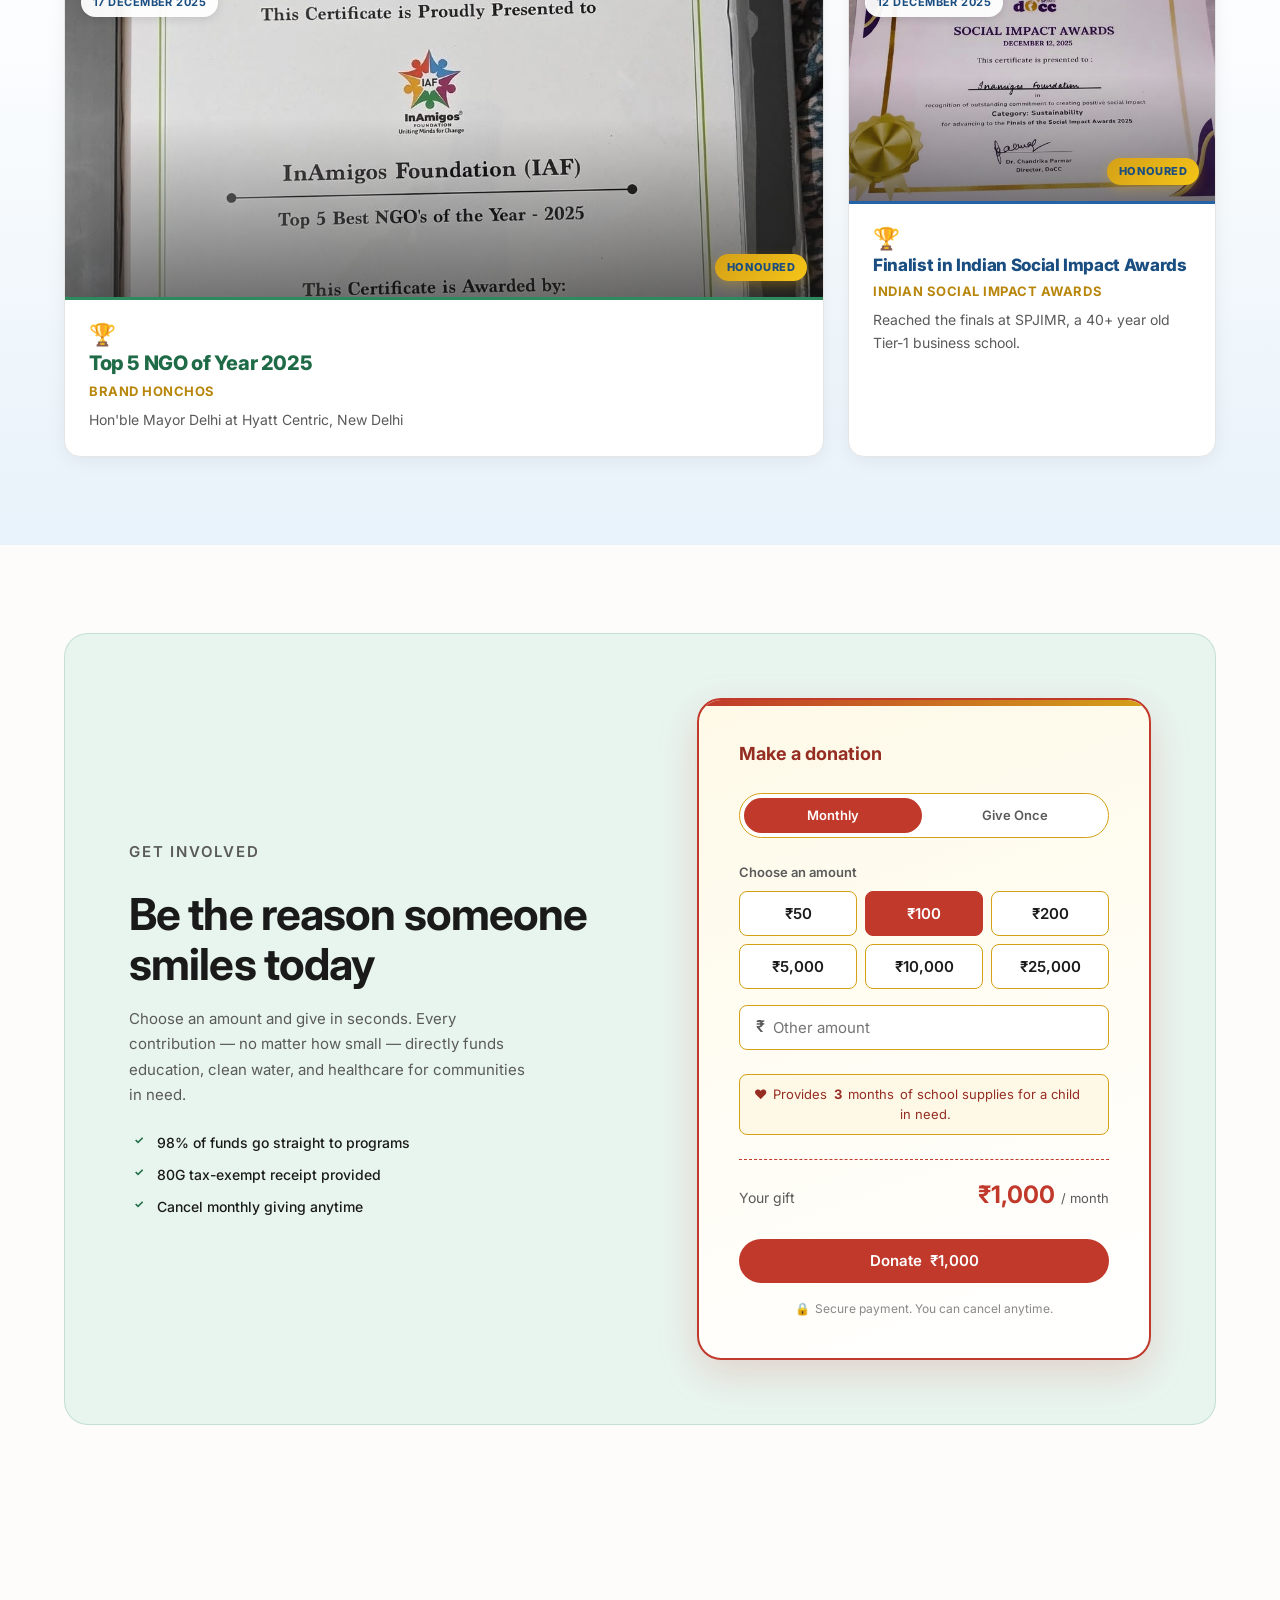
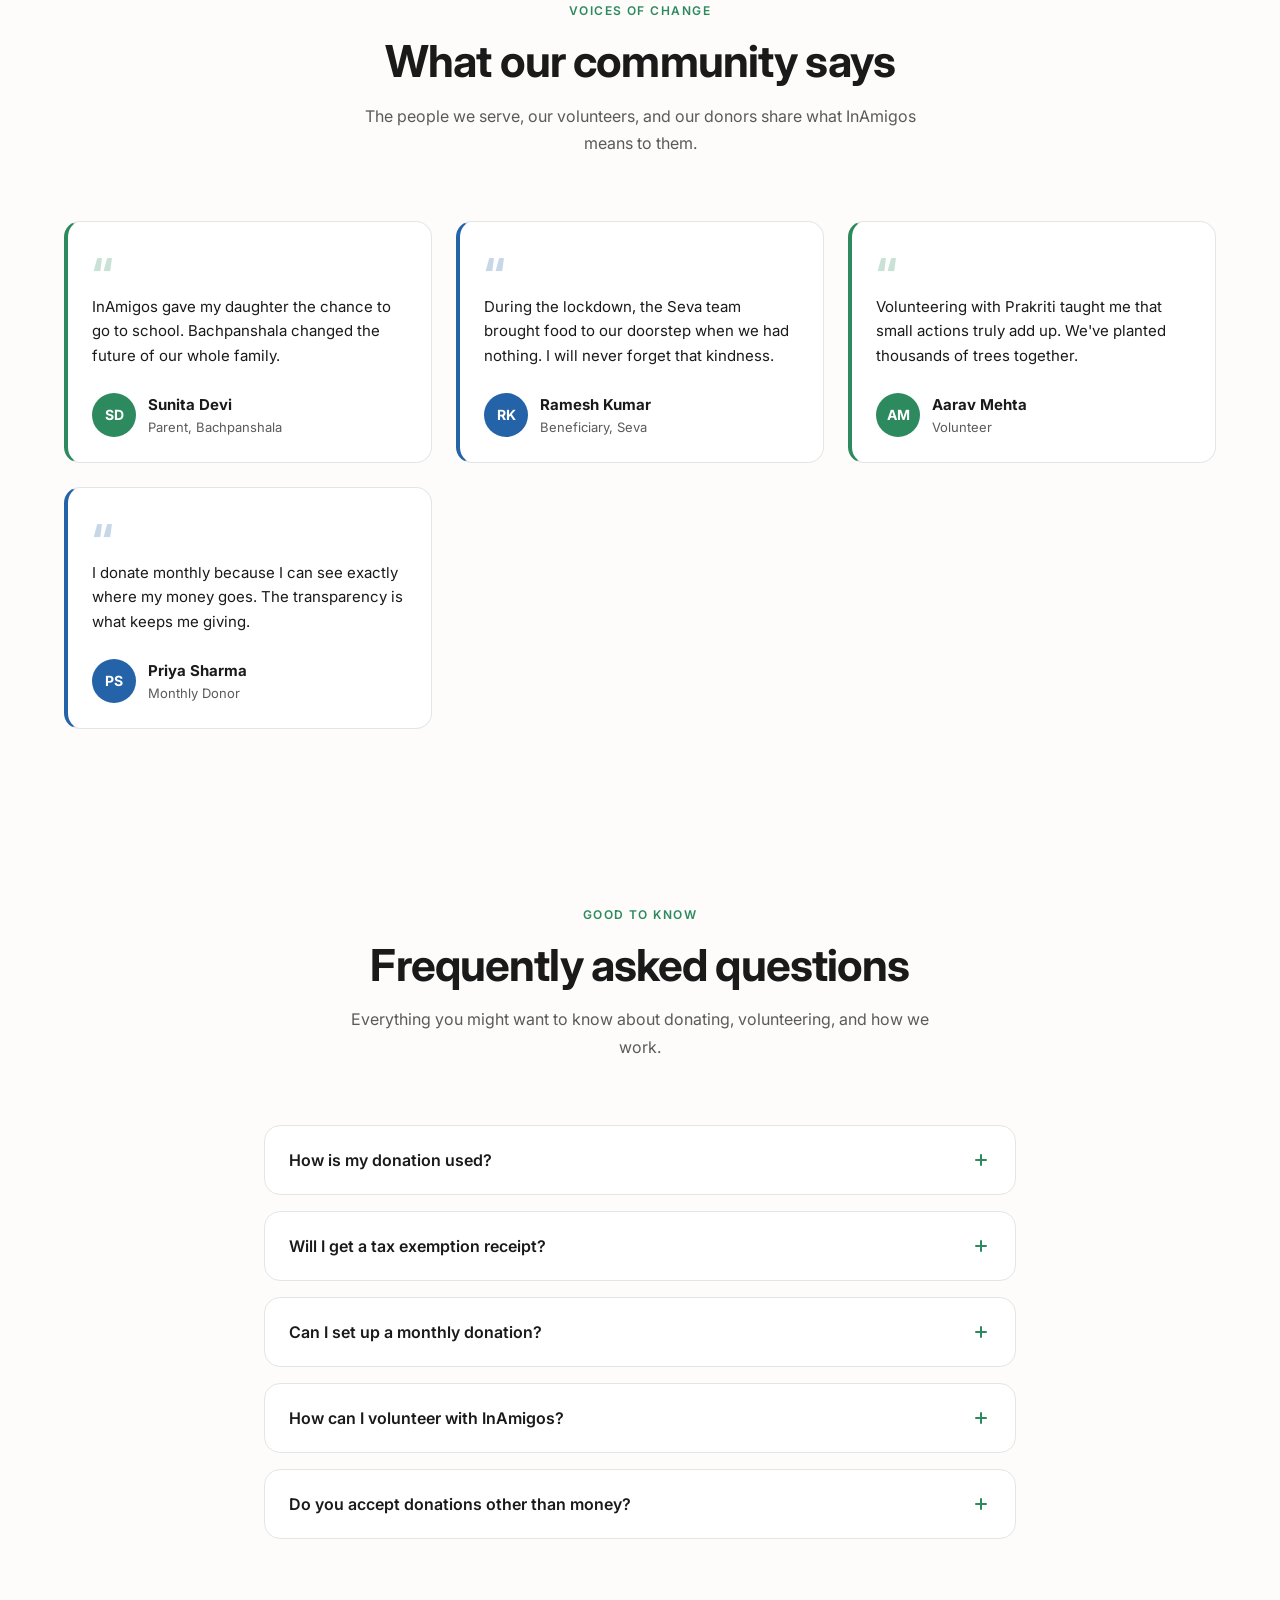
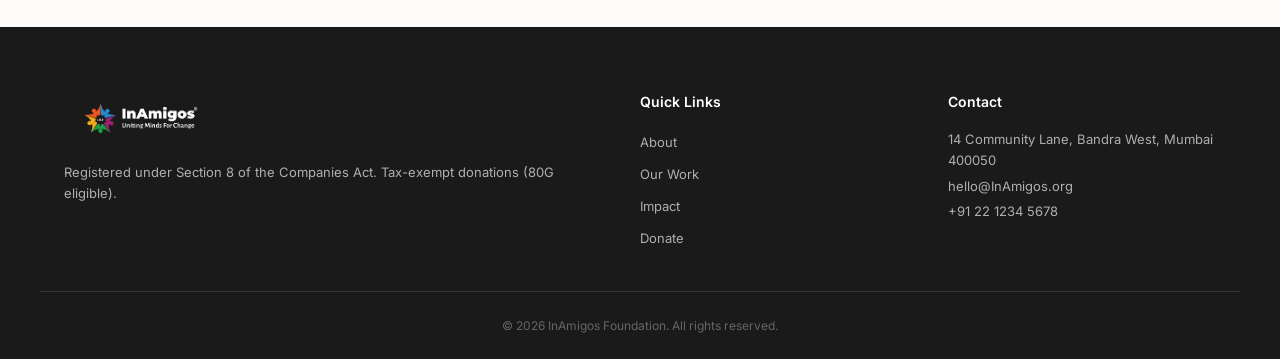
==== commit ffee287d: "Add sticky mobile section breadcrumbs for quick page navigation. Sticky pill bar below the header on" ====
--- a/index.html
+++ b/index.html
@@ -117,6 +117,20 @@
                     >Donate</a
                 >
             </div>
+
+            <!-- Mobile section breadcrumbs (populated by scripts.js) -->
+            <nav
+                class="section-breadcrumbs"
+                id="section-breadcrumbs"
+                aria-label="On this page"
+            >
+                <div class="section-breadcrumbs__scroll">
+                    <ol
+                        class="section-breadcrumbs__list"
+                        id="section-breadcrumbs-list"
+                    ></ol>
+                </div>
+            </nav>
         </header>
 
         <main id="main-content">
--- a/styles.css
+++ b/styles.css
@@ -58,6 +58,8 @@
 
     --max-width: 1200px;
     --header-height: 72px;
+    --breadcrumb-height: 44px;
+    --header-offset: var(--header-height);
 
     --transition: 0.25s ease;
     --shadow-sm: 0 2px 12px rgba(0, 0, 0, 0.06);
@@ -75,7 +77,7 @@
 
 html {
     scroll-behavior: smooth;
-    scroll-padding-top: var(--header-height);
+    scroll-padding-top: var(--header-offset);
 }
 
 body {
@@ -310,7 +312,6 @@
     position: sticky;
     top: 0;
     z-index: 100;
-    height: var(--header-height);
     background-color: rgba(253, 252, 251, 0.92);
     backdrop-filter: blur(12px);
     border-bottom: 1px solid var(--color-border);
@@ -320,7 +321,7 @@
     display: flex;
     align-items: center;
     justify-content: space-between;
-    height: 100%;
+    height: var(--header-height);
     gap: var(--space-md);
 }
 
@@ -447,6 +448,90 @@
 .mobile-menu__links a:hover {
     background-color: var(--color-green-light);
     color: var(--color-green-dark);
+}
+
+/* --- Mobile section breadcrumbs --- */
+.section-breadcrumbs {
+    display: none;
+}
+
+.section-breadcrumbs__scroll {
+    position: relative;
+    overflow-x: auto;
+    overflow-y: hidden;
+    -webkit-overflow-scrolling: touch;
+    scrollbar-width: none;
+    mask-image: linear-gradient(
+        to right,
+        transparent,
+        #000 12px,
+        #000 calc(100% - 12px),
+        transparent
+    );
+}
+
+.section-breadcrumbs__scroll::-webkit-scrollbar {
+    display: none;
+}
+
+.section-breadcrumbs__list {
+    display: flex;
+    align-items: center;
+    gap: 0.35rem;
+    min-width: min-content;
+    padding: 0.45rem var(--space-md);
+    margin: 0;
+    list-style: none;
+}
+
+.section-breadcrumbs__item {
+    flex-shrink: 0;
+}
+
+.section-breadcrumbs__link {
+    display: inline-flex;
+    align-items: center;
+    min-height: 32px;
+    padding: 0.35rem 0.75rem;
+    font-size: 0.75rem;
+    font-weight: 600;
+    letter-spacing: 0.02em;
+    white-space: nowrap;
+    color: var(--color-text-muted);
+    background: rgba(255, 255, 255, 0.7);
+    border: 1px solid var(--color-border);
+    border-radius: var(--radius-pill);
+    transition:
+        color var(--transition),
+        background var(--transition),
+        border-color var(--transition),
+        box-shadow var(--transition);
+}
+
+.section-breadcrumbs__link:hover {
+    color: var(--color-green-dark);
+    border-color: rgba(45, 138, 94, 0.35);
+}
+
+.section-breadcrumbs__link.is-active {
+    color: var(--color-bg-white);
+    background: linear-gradient(
+        135deg,
+        var(--color-green) 0%,
+        var(--color-green-dark) 100%
+    );
+    border-color: transparent;
+    box-shadow: 0 4px 14px rgba(45, 138, 94, 0.28);
+}
+
+.section-breadcrumbs__sep {
+    flex-shrink: 0;
+    font-size: 0.6875rem;
+    font-weight: 700;
+    color: var(--color-text-light);
+    opacity: 0.55;
+    user-select: none;
+    pointer-events: none;
 }
 
 /* --- Hero --- */
@@ -2429,6 +2514,17 @@
 }
 
 @media (max-width: 900px) {
+    :root {
+        --header-offset: calc(var(--header-height) + var(--breadcrumb-height));
+    }
+
+    .section-breadcrumbs {
+        display: block;
+        height: var(--breadcrumb-height);
+        border-top: 1px solid rgba(0, 0, 0, 0.05);
+        background: rgba(253, 252, 251, 0.96);
+    }
+
     .nav__right {
         display: none;
     }
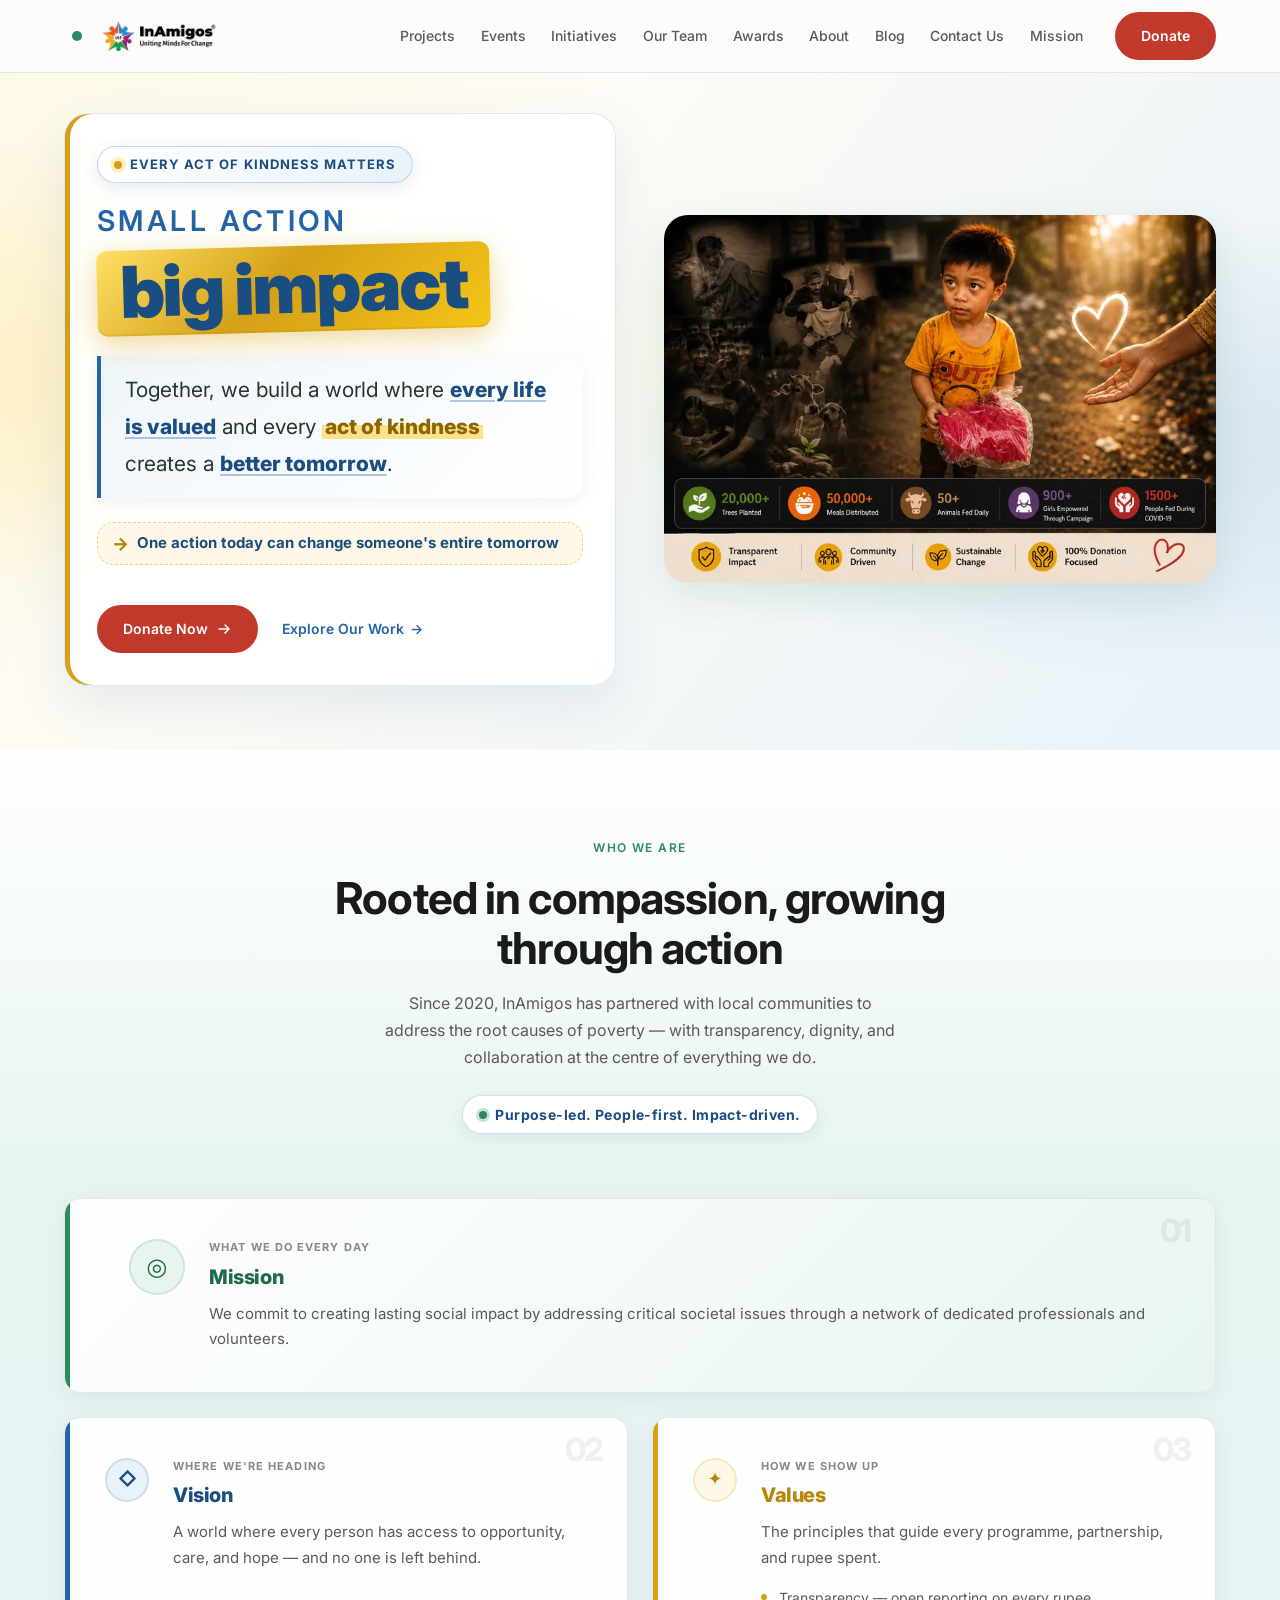
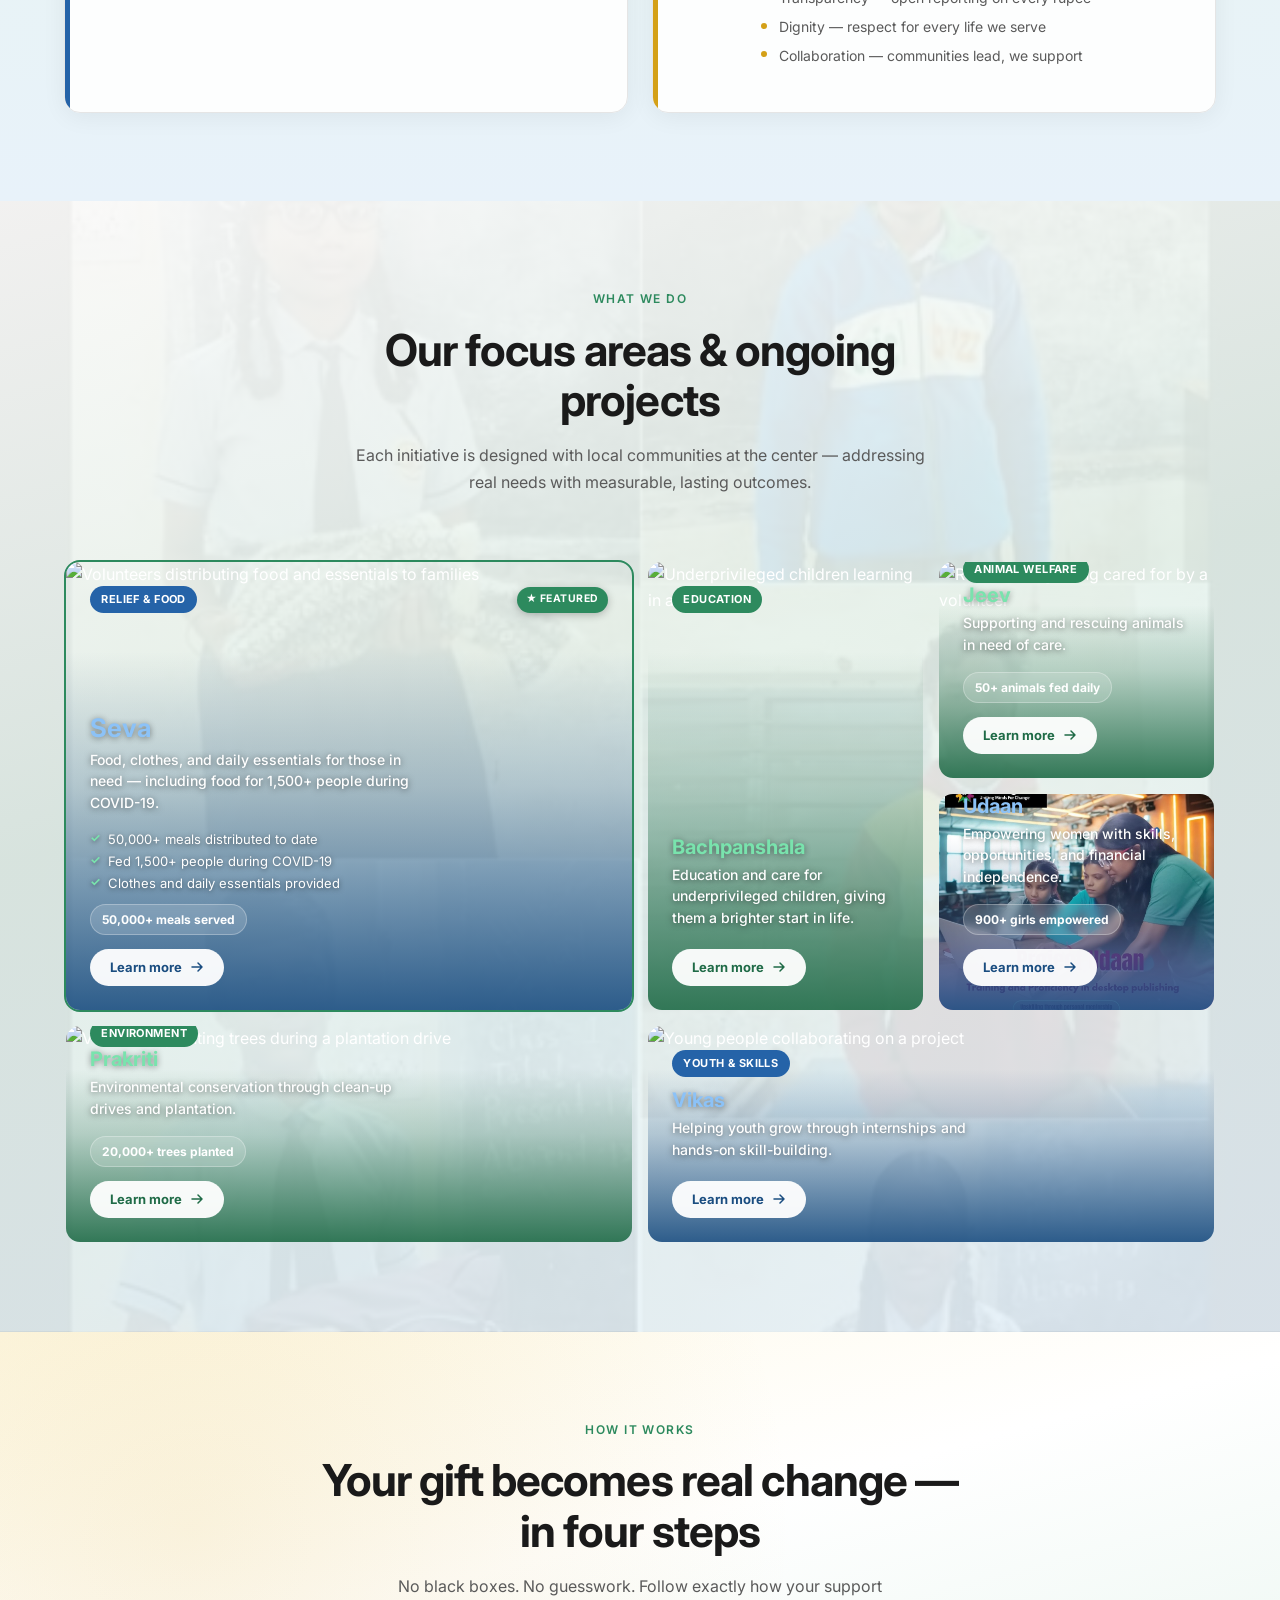
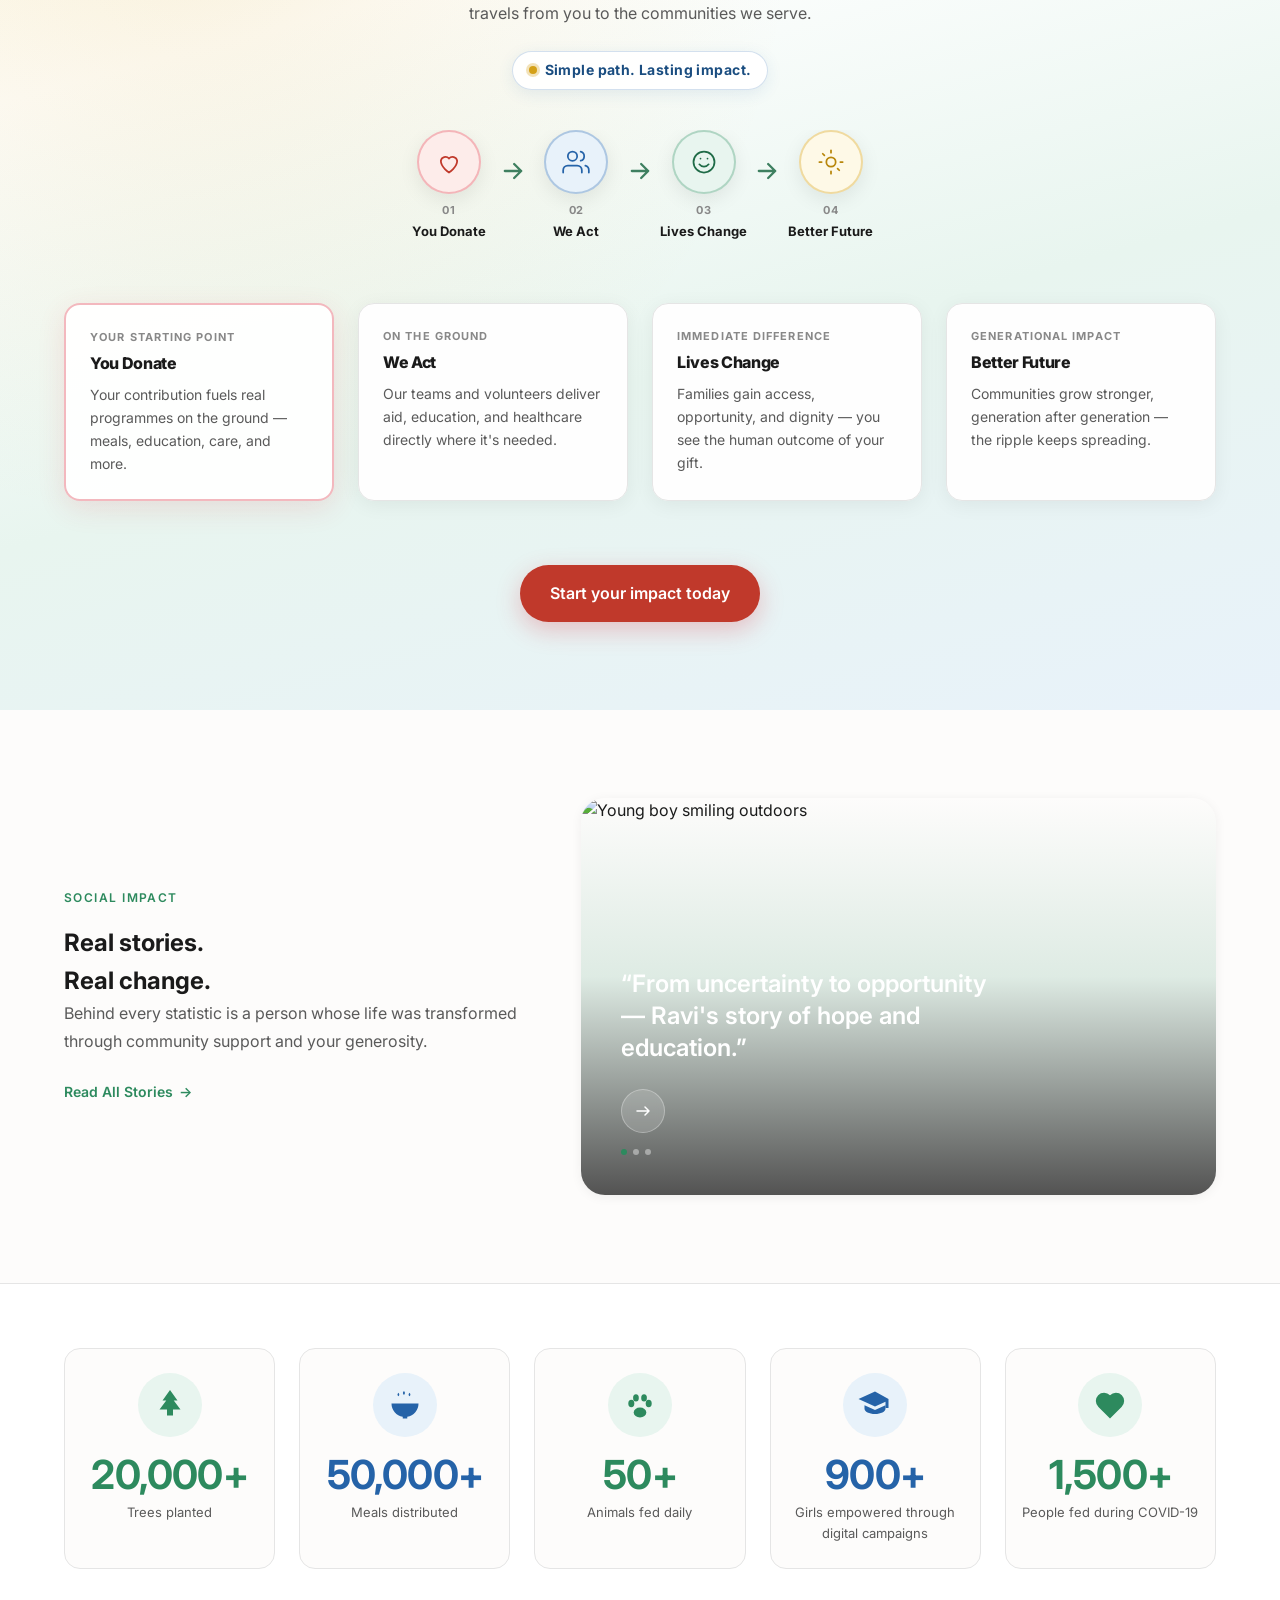
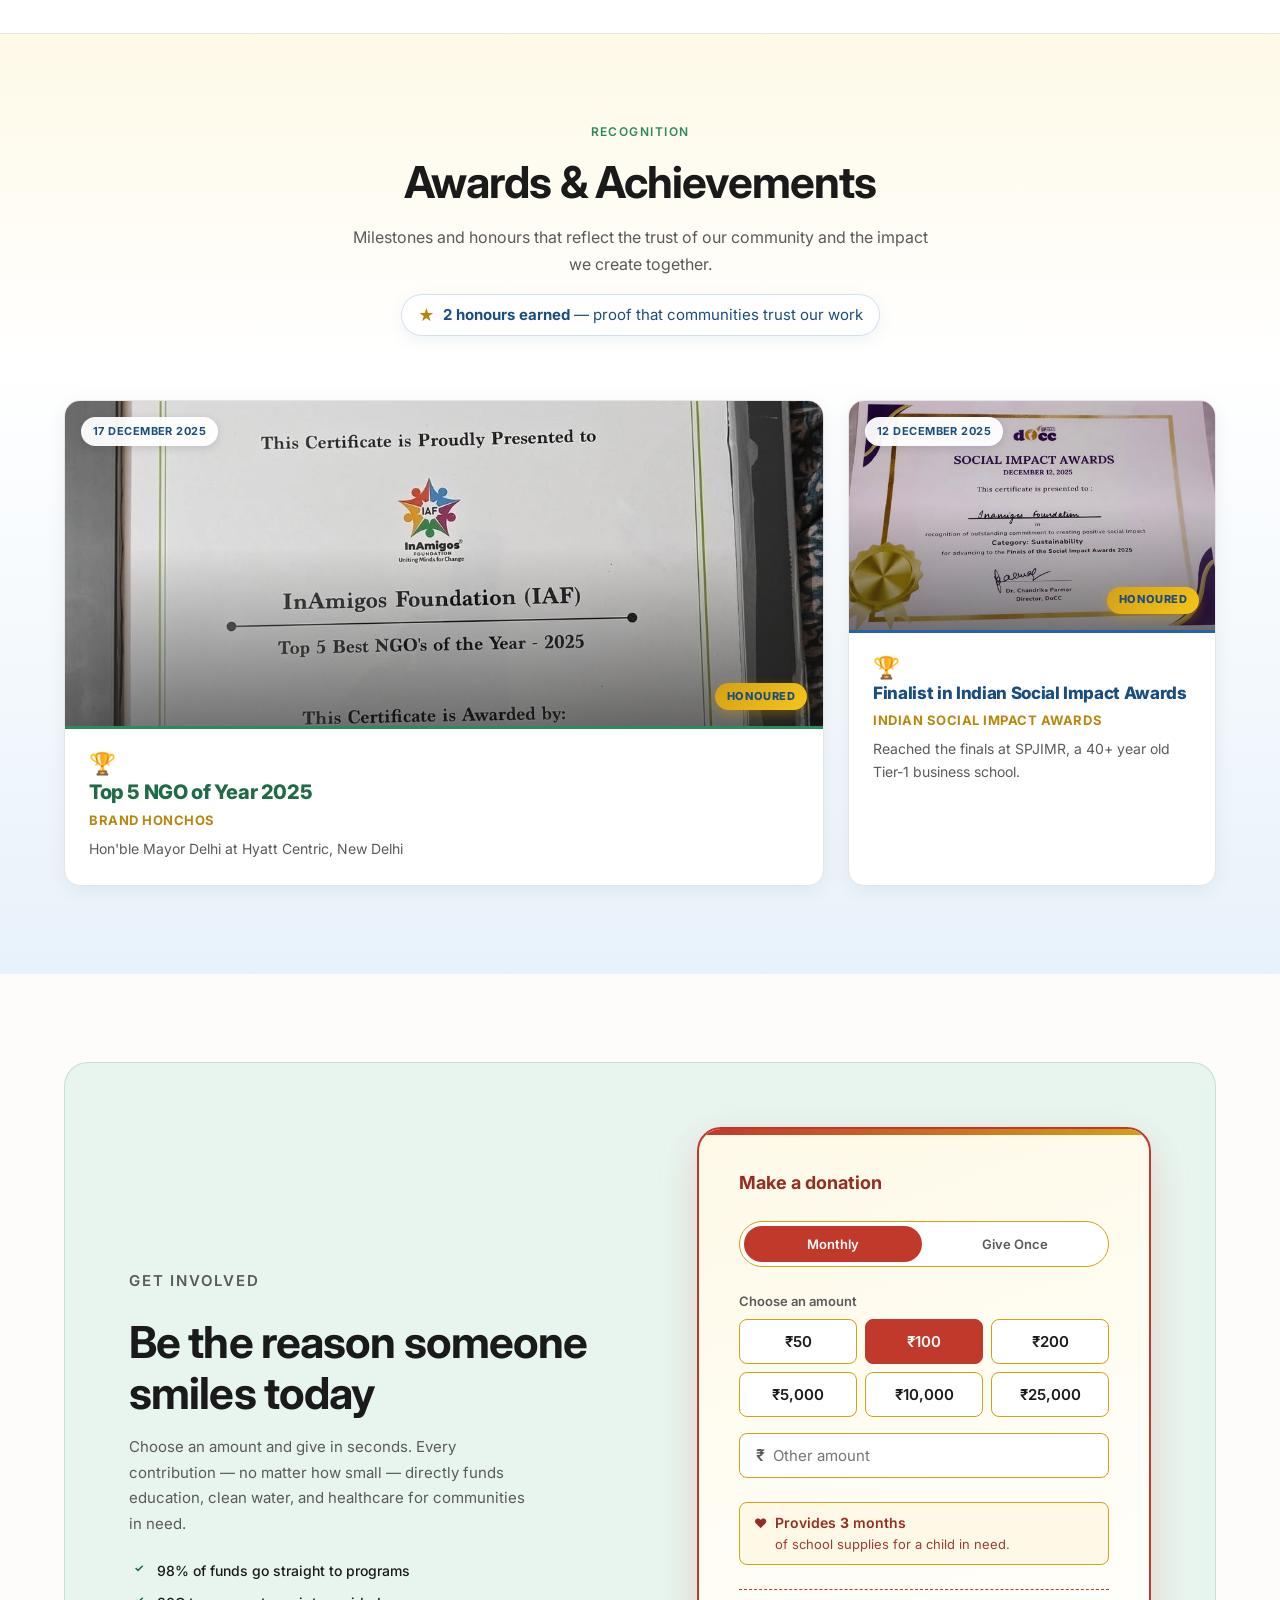
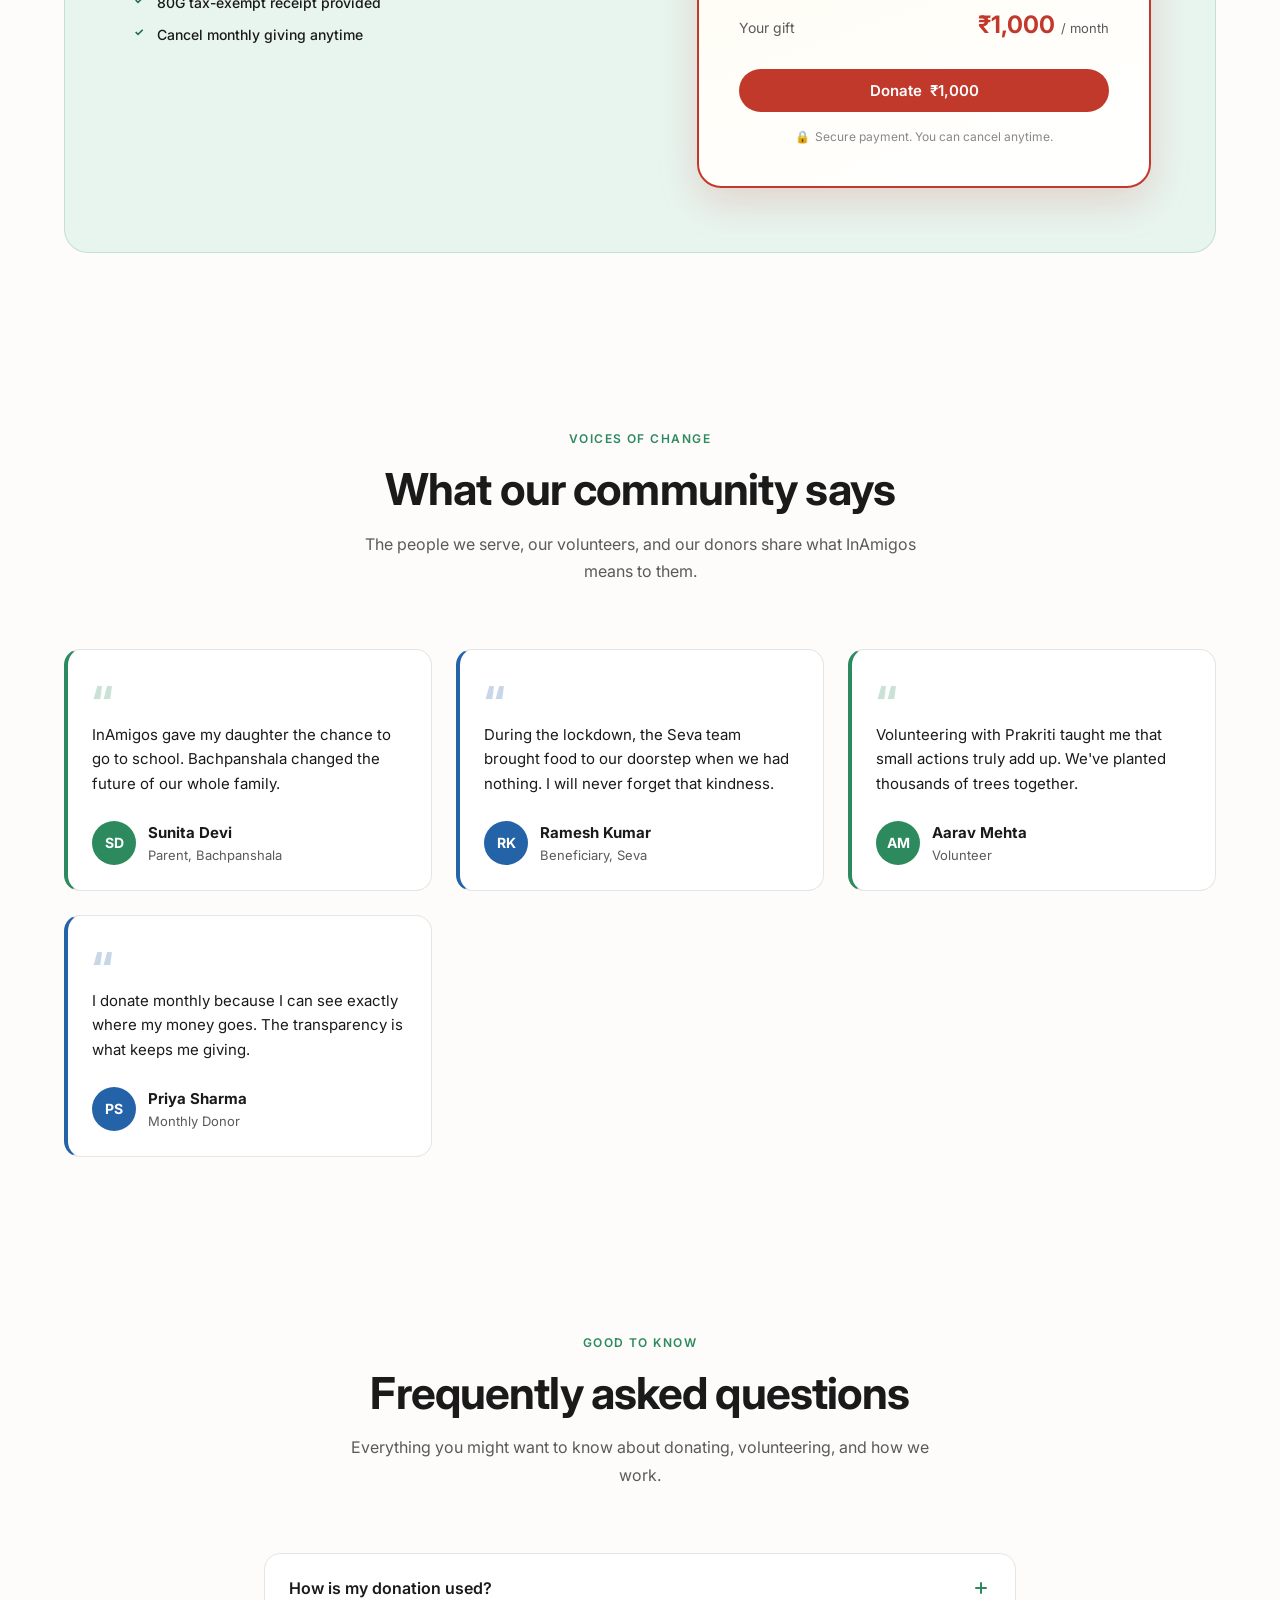
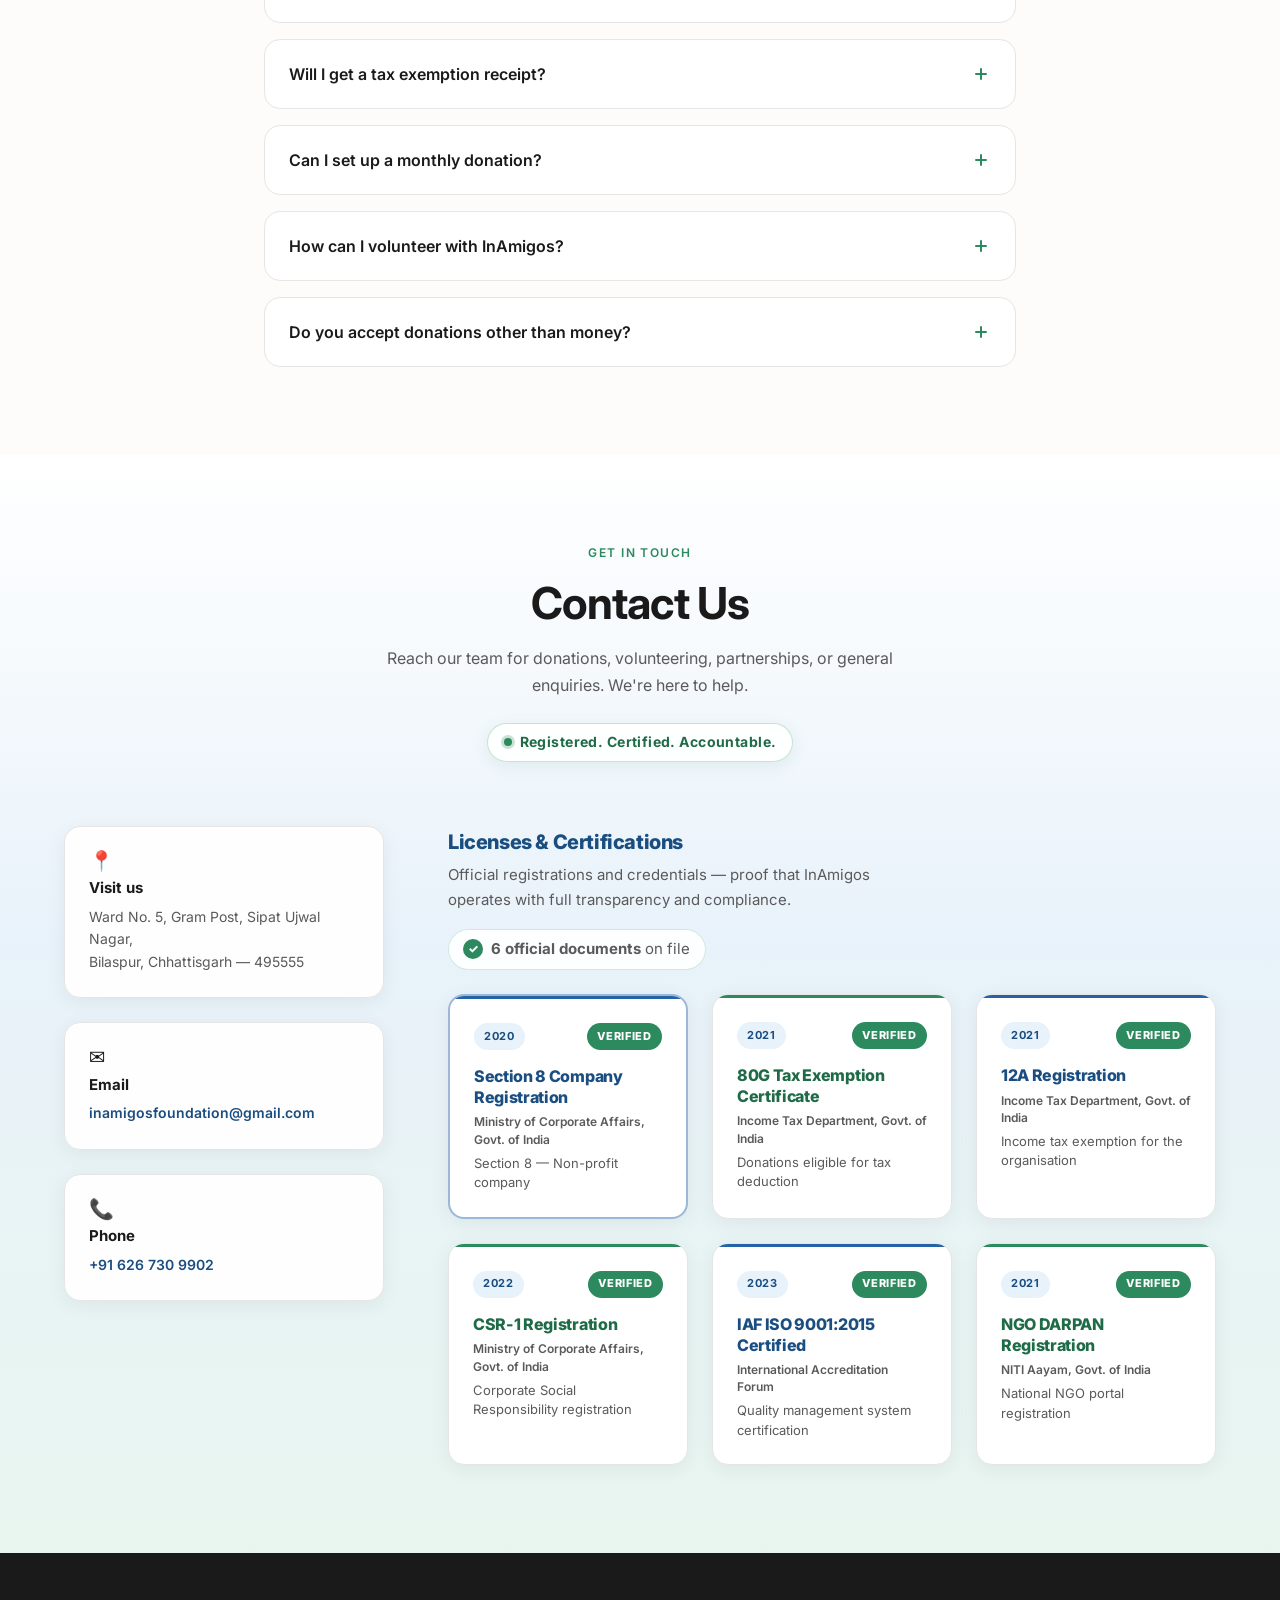
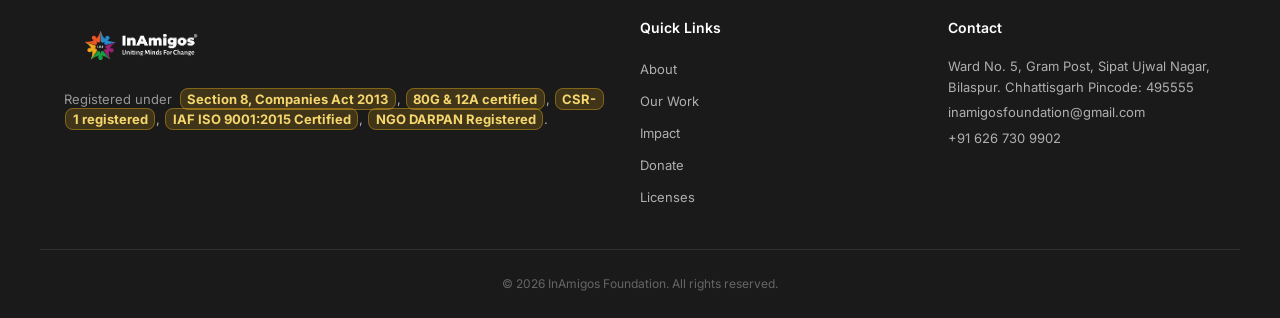
==== commit 350705c5: "Add contact and licenses section, redesign How It Works, and improve mobile donate copy. Introduce t" ====
--- a/index.html
+++ b/index.html
@@ -295,123 +295,13 @@
                 </div>
             </section>
 
-            <!-- Impact Journey -->
-            <section class="section journey" aria-labelledby="journey-heading">
-                <div class="container">
-                    <header class="section__header section__header--center">
-                        <p class="eyebrow">How It Works</p>
-                        <h2 id="journey-heading">Your impact journey</h2>
-                    </header>
-
-                    <div class="journey__steps">
-                        <article class="journey__step journey__step--green">
-                            <span class="journey__num">01</span>
-                            <div class="journey__icon" aria-hidden="true">
-                                <svg
-                                    width="24"
-                                    height="24"
-                                    viewBox="0 0 24 24"
-                                    fill="none"
-                                >
-                                    <path
-                                        d="M12 21s-7-4.5-7-10a4 4 0 0 1 7-2 4 4 0 0 1 7 2c0 5.5-7 10-7 10z"
-                                        stroke="currentColor"
-                                        stroke-width="1.5"
-                                    />
-                                </svg>
-                            </div>
-                            <h3>You Donate</h3>
-                            <p>
-                                Your contribution fuels real programs on the
-                                ground.
-                            </p>
-                        </article>
-
-                        <article class="journey__step journey__step--blue">
-                            <div class="journey__icon" aria-hidden="true">
-                                <svg
-                                    width="24"
-                                    height="24"
-                                    viewBox="0 0 24 24"
-                                    fill="none"
-                                >
-                                    <path
-                                        d="M17 21v-2a4 4 0 0 0-4-4H5a4 4 0 0 0-4 4v2M9 11a4 4 0 1 0 0-8 4 4 0 0 0 0 8zM23 21v-2a4 4 0 0 0-3-3.87M16 3.13a4 4 0 0 1 0 7.75"
-                                        stroke="currentColor"
-                                        stroke-width="1.5"
-                                        stroke-linecap="round"
-                                    />
-                                </svg>
-                            </div>
-                            <h3>We Act</h3>
-                            <p>
-                                Our teams deliver aid, education, and healthcare
-                                directly.
-                            </p>
-                        </article>
-
-                        <article class="journey__step journey__step--green">
-                            <span class="journey__num">03</span>
-                            <div class="journey__icon" aria-hidden="true">
-                                <svg
-                                    width="24"
-                                    height="24"
-                                    viewBox="0 0 24 24"
-                                    fill="none"
-                                >
-                                    <circle
-                                        cx="12"
-                                        cy="12"
-                                        r="9"
-                                        stroke="currentColor"
-                                        stroke-width="1.5"
-                                    />
-                                    <path
-                                        d="M8 14s1.5 2 4 2 4-2 4-2M9 9h.01M15 9h.01"
-                                        stroke="currentColor"
-                                        stroke-width="1.5"
-                                        stroke-linecap="round"
-                                    />
-                                </svg>
-                            </div>
-                            <h3>Lives Change</h3>
-                            <p>
-                                Families gain access, opportunity, and dignity.
-                            </p>
-                        </article>
-
-                        <article class="journey__step journey__step--blue">
-                            <span class="journey__num">04</span>
-                            <div class="journey__icon" aria-hidden="true">
-                                <svg
-                                    width="24"
-                                    height="24"
-                                    viewBox="0 0 24 24"
-                                    fill="none"
-                                >
-                                    <circle
-                                        cx="12"
-                                        cy="12"
-                                        r="4"
-                                        stroke="currentColor"
-                                        stroke-width="1.5"
-                                    />
-                                    <path
-                                        d="M12 2v2M12 20v2M4.93 4.93l1.41 1.41M17.66 17.66l1.41 1.41M2 12h2M20 12h2M4.93 19.07l1.41-1.41M17.66 6.34l1.41-1.41"
-                                        stroke="currentColor"
-                                        stroke-width="1.5"
-                                        stroke-linecap="round"
-                                    />
-                                </svg>
-                            </div>
-                            <h3>Better Future</h3>
-                            <p>
-                                Communities grow stronger, generation after
-                                generation.
-                            </p>
-                        </article>
-                    </div>
-                </div>
+            <!-- How It Works — impact journey (from projects-data.js) -->
+            <section
+                id="journey"
+                class="section journey"
+                aria-labelledby="journey-heading"
+            >
+                <div class="container" id="journey-content"></div>
             </section>
 
             <!-- Real Stories -->
@@ -784,11 +674,22 @@
                             </div>
 
                             <p class="donate-card__impact">
-                                <span aria-hidden="true">&#10084;</span>
-                                Provides
-                                <strong id="impact-count">1</strong>
-                                <span id="impact-noun">months</span> of school
-                                supplies for a child in need.
+                                <span
+                                    class="donate-card__impact-icon"
+                                    aria-hidden="true"
+                                    >&#10084;</span
+                                >
+                                <span class="donate-card__impact-text">
+                                    <span class="donate-card__impact-lead">
+                                        Provides
+                                        <strong id="impact-count">1</strong>
+                                        <span id="impact-noun">month</span>
+                                    </span>
+                                    <span class="donate-card__impact-detail"
+                                        >of school supplies for a child in
+                                        need.</span
+                                    >
+                                </span>
                             </p>
 
                             <div class="donate-card__summary">
@@ -869,6 +770,15 @@
                     <div class="faq__list" id="faq-list"></div>
                 </div>
             </section>
+
+            <!-- Contact & Licenses (from projects-data.js) -->
+            <section
+                id="contact"
+                class="section contact"
+                aria-labelledby="contact-heading"
+            >
+                <div class="container" id="contact-content"></div>
+            </section>
         </main>
 
         <footer class="site-footer">
@@ -881,9 +791,23 @@
                             class="logo logo--footer"
                         />
                     </a>
-                    <p>
-                        Registered under Section 8 of the Companies Act.
-                        Tax-exempt donations (80G eligible).
+                    <p class="footer__registrations">
+                        <span class="footer__reg-label">Registered under</span>
+                        <a href="#licenses" class="footer__reg-highlight"
+                            >Section 8, Companies Act 2013</a
+                        >,
+                        <a href="#licenses" class="footer__reg-highlight"
+                            >80G &amp; 12A certified</a
+                        >,
+                        <a href="#licenses" class="footer__reg-highlight"
+                            >CSR-1 registered</a
+                        >,
+                        <a href="#licenses" class="footer__reg-highlight"
+                            >IAF ISO 9001:2015 Certified</a
+                        >,
+                        <a href="#licenses" class="footer__reg-highlight"
+                            >NGO DARPAN Registered</a
+                        >.
                     </p>
                 </div>
                 <div class="footer__links">
@@ -893,18 +817,22 @@
                         <li><a href="#projects">Our Work</a></li>
                         <li><a href="#impact">Impact</a></li>
                         <li><a href="#get-involved">Donate</a></li>
+                        <li><a href="#licenses">Licenses</a></li>
                     </ul>
                 </div>
                 <div class="footer__contact">
                     <h3>Contact</h3>
                     <address>
-                        <p>14 Community Lane, Bandra West, Mumbai 400050</p>
+                        <p>Ward No. 5, Gram Post,
+                            Sipat Ujwal Nagar,
+                            Bilaspur. Chhattisgarh
+                            Pincode: 495555</p>
                         <p>
                             <a href="mailto:hello@InAmigos.org"
-                                >hello@InAmigos.org</a
+                                >inamigosfoundation@gmail.com</a
                             >
                         </p>
-                        <p><a href="tel:+912212345678">+91 22 1234 5678</a></p>
+                        <p><a href="tel:+912212345678">+91 626 730 9902</a></p>
                     </address>
                 </div>
             </div>
--- a/styles.css
+++ b/styles.css
@@ -1449,107 +1449,301 @@
     text-shadow: 0 1px 6px rgba(0, 0, 0, 0.55);
 }
 
-/* --- Impact Journey --- */
+/* --- How It Works / Impact Journey --- */
 .journey {
-    background-color: var(--color-bg-white);
-}
-
-.journey__steps {
+    background: linear-gradient(
+        165deg,
+        var(--color-yellow-light) 0%,
+        var(--color-bg-white) 28%,
+        var(--color-green-light) 62%,
+        var(--color-blue-light) 100%
+    );
+    position: relative;
+    overflow: hidden;
+}
+
+.journey::before {
+    content: "";
+    position: absolute;
+    inset: 0;
+    background: radial-gradient(
+        circle at 15% 20%,
+        rgba(212, 160, 23, 0.12) 0%,
+        transparent 45%
+    );
+    pointer-events: none;
+}
+
+.journey .container {
+    position: relative;
+    z-index: 1;
+}
+
+.journey__header {
+    max-width: 640px;
+    margin-inline: auto;
+    margin-bottom: var(--space-lg);
+}
+
+.journey__intro {
+    max-width: 52ch;
+    margin-inline: auto;
+}
+
+.journey__hook {
+    display: inline-flex;
+    align-items: center;
+    gap: 0.5rem;
+    margin-top: var(--space-md);
+    padding: 0.45rem 1rem;
+    font-size: 0.875rem;
+    font-weight: 700;
+    letter-spacing: 0.03em;
+    color: var(--color-blue-dark);
+    background: rgba(255, 255, 255, 0.92);
+    border: 1px solid rgba(37, 99, 168, 0.2);
+    border-radius: var(--radius-pill);
+    box-shadow: 0 4px 16px rgba(37, 99, 168, 0.1);
+}
+
+.journey__hook-dot {
+    width: 8px;
+    height: 8px;
+    border-radius: 50%;
+    background-color: var(--color-yellow);
+    box-shadow: 0 0 0 3px rgba(212, 160, 23, 0.3);
+    animation: journey-pulse 2s ease-in-out infinite;
+}
+
+@keyframes journey-pulse {
+    0%,
+    100% {
+        transform: scale(1);
+        opacity: 1;
+    }
+    50% {
+        transform: scale(1.15);
+        opacity: 0.85;
+    }
+}
+
+.journey__progress {
+    display: none;
+}
+
+.journey__path {
+    display: flex;
+    align-items: flex-start;
+    justify-content: center;
+    flex-wrap: nowrap;
+    gap: 0;
+    margin: 0 0 var(--space-xl);
+    padding: 0;
+    list-style: none;
+    overflow-x: auto;
+    -webkit-overflow-scrolling: touch;
+    scrollbar-width: none;
+}
+
+.journey__path::-webkit-scrollbar {
+    display: none;
+}
+
+.journey__path-node {
+    display: flex;
+    flex-direction: column;
+    align-items: center;
+    text-align: center;
+    flex: 0 0 auto;
+    min-width: 5.5rem;
+    max-width: 7.5rem;
+}
+
+.journey__path-icon {
+    display: flex;
+    align-items: center;
+    justify-content: center;
+    width: 4rem;
+    height: 4rem;
+    margin-bottom: 0.5rem;
+    border-radius: 50%;
+    border: 2px solid var(--color-border);
+    background: rgba(255, 255, 255, 0.95);
+    box-shadow: 0 6px 20px rgba(0, 0, 0, 0.08);
+    transition:
+        transform var(--transition),
+        box-shadow var(--transition);
+}
+
+.journey__path-node:hover .journey__path-icon {
+    transform: translateY(-3px);
+    box-shadow: 0 10px 28px rgba(0, 0, 0, 0.12);
+}
+
+.journey__path-node--red .journey__path-icon {
+    color: var(--color-red);
+    border-color: rgba(220, 53, 69, 0.3);
+    background: var(--color-red-light);
+}
+
+.journey__path-node--blue .journey__path-icon {
+    color: var(--color-blue);
+    border-color: rgba(37, 99, 168, 0.3);
+    background: var(--color-blue-light);
+}
+
+.journey__path-node--green .journey__path-icon {
+    color: var(--color-green-dark);
+    border-color: rgba(45, 138, 94, 0.3);
+    background: var(--color-green-light);
+}
+
+.journey__path-node--yellow .journey__path-icon {
+    color: var(--color-yellow-dark);
+    border-color: rgba(212, 160, 23, 0.35);
+    background: var(--color-yellow-light);
+}
+
+.journey__path-num {
+    font-size: 0.6875rem;
+    font-weight: 700;
+    letter-spacing: 0.08em;
+    color: var(--color-text-light);
+    margin-bottom: 0.2rem;
+}
+
+.journey__path-label {
+    font-size: 0.8125rem;
+    font-weight: 700;
+    line-height: 1.3;
+    color: var(--color-text);
+}
+
+.journey__path-arrow {
+    display: flex;
+    align-items: center;
+    justify-content: center;
+    flex: 0 0 auto;
+    align-self: center;
+    padding: 0 0.35rem;
+    margin-top: -1.75rem;
+    color: var(--color-green-dark);
+    list-style: none;
+}
+
+.journey__arrow-icon {
+    display: block;
+    opacity: 0.85;
+}
+
+.journey__cards {
     display: grid;
     grid-template-columns: repeat(4, 1fr);
     gap: var(--space-md);
+}
+
+.journey__track {
+    display: none;
+}
+
+.journey__connector {
+    display: none;
+}
+
+.journey__card {
     position: relative;
-}
-
-.journey__steps::before {
-    content: "";
-    position: absolute;
-    top: 52px;
-    left: 12%;
-    right: 12%;
-    height: 1px;
-    border-top: 2px dashed rgba(45, 138, 94, 0.25);
-    z-index: 0;
-}
-
-.journey__step {
-    position: relative;
-    z-index: 1;
-    text-align: center;
+    display: flex;
+    flex-direction: column;
+    text-align: left;
     padding: var(--space-md);
-}
-
-.journey__step--red .journey__icon {
-    background-color: var(--color-red-light);
-    border-color: var(--color-red);
-    color: var(--color-red);
-    box-shadow: var(--shadow-md);
-}
-
-.journey__step--blue .journey__icon {
-    background-color: var(--color-blue-light);
-    border-color: var(--color-blue);
-    color: var(--color-blue);
-}
-
-.journey__step--green .journey__icon {
-    background-color: var(--color-green-light);
-    border-color: var(--color-green);
-    color: var(--color-green);
-}
-
-.journey__step--yellow .journey__icon {
-    background-color: var(--color-yellow-light);
-    border-color: var(--color-yellow);
-    color: var(--color-yellow-dark);
-}
-
-.journey__step--red .journey__num {
-    color: var(--color-red);
-}
-.journey__step--blue .journey__num {
-    color: var(--color-blue);
-}
-.journey__step--green .journey__num {
-    color: var(--color-green);
-}
-.journey__step--yellow .journey__num {
-    color: var(--color-yellow-dark);
-}
-
-.journey__num {
-    display: block;
-    font-size: 0.6875rem;
-    font-weight: 600;
-    letter-spacing: 0.08em;
-    color: var(--color-text-light);
-    margin-bottom: var(--space-sm);
-}
-
-.journey__icon {
-    display: flex;
-    align-items: center;
-    justify-content: center;
-    width: 56px;
-    height: 56px;
-    margin-inline: auto;
-    margin-bottom: var(--space-sm);
-    background-color: var(--color-bg);
+    background: rgba(255, 255, 255, 0.94);
     border: 1px solid var(--color-border);
     border-radius: var(--radius-md);
+    box-shadow: 0 4px 20px rgba(0, 0, 0, 0.06);
+    transition:
+        transform var(--transition),
+        box-shadow var(--transition),
+        border-color var(--transition);
+}
+
+.journey__card:hover {
+    transform: translateY(-4px);
+    box-shadow: 0 12px 32px rgba(0, 0, 0, 0.1);
+}
+
+.journey__card--red:hover {
+    border-color: rgba(220, 53, 69, 0.35);
+}
+
+.journey__card--blue:hover {
+    border-color: rgba(37, 99, 168, 0.35);
+}
+
+.journey__card--green:hover {
+    border-color: rgba(45, 138, 94, 0.35);
+}
+
+.journey__card--yellow:hover {
+    border-color: rgba(212, 160, 23, 0.4);
+}
+
+.journey__card--featured {
+    border-width: 2px;
+    border-color: rgba(220, 53, 69, 0.35);
+    box-shadow: 0 8px 28px rgba(220, 53, 69, 0.12);
+}
+
+.journey__card-tagline {
+    display: block;
+    margin-bottom: 0.25rem;
+    font-size: 0.6875rem;
+    font-weight: 700;
+    letter-spacing: 0.1em;
+    text-transform: uppercase;
+    color: var(--color-text-light);
+}
+
+.journey__card h3 {
+    font-size: 1rem;
+    font-weight: 800;
+    letter-spacing: -0.02em;
+    margin-bottom: 0.4rem;
     color: var(--color-text);
 }
 
-.journey__step h3 {
-    font-size: 0.9375rem;
-    font-weight: 600;
-    margin-bottom: 0.35rem;
-}
-
-.journey__step p {
-    font-size: 0.8125rem;
+.journey__card p {
+    font-size: 0.875rem;
+    line-height: 1.65;
     color: var(--color-text-muted);
-    line-height: 1.55;
+}
+
+.journey__cta-wrap {
+    margin-top: var(--space-xl);
+    text-align: center;
+}
+
+.journey__cta {
+    font-size: 1rem;
+    padding: 0.85rem 1.75rem;
+    box-shadow: 0 8px 24px rgba(220, 53, 69, 0.28);
+    animation: journey-cta-nudge 3s ease-in-out infinite;
+}
+
+@keyframes journey-cta-nudge {
+    0%,
+    100% {
+        transform: translateY(0);
+    }
+    50% {
+        transform: translateY(-2px);
+    }
+}
+
+@media (prefers-reduced-motion: reduce) {
+    .journey__hook-dot,
+    .journey__cta {
+        animation: none;
+    }
 }
 
 /* --- Stories --- */
@@ -2131,6 +2325,280 @@
     color: var(--color-text-muted);
 }
 
+/* --- Contact & Licenses --- */
+.contact {
+    background: linear-gradient(
+        180deg,
+        var(--color-bg-white) 0%,
+        var(--color-blue-light) 45%,
+        var(--color-green-light) 100%
+    );
+}
+
+.contact__header {
+    max-width: 640px;
+    margin-inline: auto;
+    margin-bottom: var(--space-xl);
+}
+
+.contact__intro {
+    max-width: 52ch;
+    margin-inline: auto;
+}
+
+.contact__hook {
+    display: inline-flex;
+    align-items: center;
+    gap: 0.5rem;
+    margin-top: var(--space-md);
+    padding: 0.45rem 1rem;
+    font-size: 0.875rem;
+    font-weight: 700;
+    letter-spacing: 0.03em;
+    color: var(--color-green-dark);
+    background: rgba(255, 255, 255, 0.92);
+    border: 1px solid rgba(45, 138, 94, 0.25);
+    border-radius: var(--radius-pill);
+    box-shadow: 0 4px 16px rgba(45, 138, 94, 0.1);
+}
+
+.contact__hook-dot {
+    width: 8px;
+    height: 8px;
+    border-radius: 50%;
+    background-color: var(--color-green);
+    box-shadow: 0 0 0 3px rgba(45, 138, 94, 0.25);
+}
+
+.contact__layout {
+    display: grid;
+    grid-template-columns: minmax(240px, 320px) 1fr;
+    gap: var(--space-xl);
+    align-items: start;
+}
+
+.contact__info {
+    display: flex;
+    flex-direction: column;
+    gap: var(--space-md);
+}
+
+.contact__card {
+    padding: var(--space-md);
+    background: rgba(255, 255, 255, 0.94);
+    border: 1px solid var(--color-border);
+    border-radius: var(--radius-md);
+    box-shadow: 0 4px 20px rgba(0, 0, 0, 0.06);
+}
+
+.contact__card-icon {
+    display: block;
+    font-size: 1.25rem;
+    margin-bottom: 0.35rem;
+    line-height: 1;
+}
+
+.contact__card h3 {
+    font-size: 0.9375rem;
+    font-weight: 700;
+    margin-bottom: 0.35rem;
+    color: var(--color-text);
+}
+
+.contact__card address {
+    font-style: normal;
+}
+
+.contact__card p {
+    font-size: 0.875rem;
+    line-height: 1.6;
+    color: var(--color-text-muted);
+}
+
+.contact__card a {
+    color: var(--color-blue-dark);
+    font-weight: 600;
+    word-break: break-word;
+}
+
+.contact__card a:hover {
+    color: var(--color-green-dark);
+}
+
+.contact__licenses {
+    min-width: 0;
+}
+
+.contact__licenses-header h3 {
+    font-size: 1.25rem;
+    font-weight: 800;
+    letter-spacing: -0.02em;
+    margin-bottom: 0.35rem;
+    color: var(--color-blue-dark);
+}
+
+.contact__licenses-header p {
+    font-size: 0.9375rem;
+    line-height: 1.65;
+    color: var(--color-text-muted);
+    max-width: 52ch;
+}
+
+.contact__proof {
+    display: inline-flex;
+    align-items: center;
+    gap: 0.5rem;
+    margin-top: var(--space-sm);
+    padding: 0.45rem 0.9rem;
+    font-size: 0.875rem;
+    color: var(--color-green-dark);
+    background: rgba(255, 255, 255, 0.9);
+    border: 1px solid rgba(45, 138, 94, 0.2);
+    border-radius: var(--radius-pill);
+}
+
+.contact__proof-badge {
+    display: flex;
+    align-items: center;
+    justify-content: center;
+    width: 1.25rem;
+    height: 1.25rem;
+    font-size: 0.75rem;
+    font-weight: 800;
+    color: var(--color-bg-white);
+    background: var(--color-green);
+    border-radius: 50%;
+}
+
+.licenses__grid {
+    list-style: none;
+    margin: var(--space-md) 0 0;
+    padding: 0;
+    display: grid;
+    grid-template-columns: repeat(auto-fit, minmax(220px, 1fr));
+    gap: var(--space-md);
+}
+
+.license-card {
+    position: relative;
+    display: flex;
+    flex-direction: column;
+    overflow: hidden;
+    background-color: var(--color-bg-white);
+    border: 1px solid var(--color-border);
+    border-radius: var(--radius-md);
+    box-shadow: 0 4px 20px rgba(0, 0, 0, 0.06);
+    transition:
+        transform var(--transition),
+        box-shadow var(--transition),
+        border-color var(--transition);
+}
+
+.license-card:hover {
+    transform: translateY(-5px);
+    box-shadow: 0 14px 36px rgba(0, 0, 0, 0.11);
+}
+
+.license-card--green:hover {
+    border-color: var(--color-green);
+}
+
+.license-card--blue:hover {
+    border-color: var(--color-blue);
+}
+
+.license-card--featured {
+    border-width: 2px;
+}
+
+.license-card--green.license-card--featured {
+    border-color: rgba(45, 138, 94, 0.45);
+}
+
+.license-card--blue.license-card--featured {
+    border-color: rgba(37, 99, 168, 0.45);
+}
+
+.license-card__body {
+    padding: var(--space-md);
+    border-top: 3px solid var(--color-green);
+}
+
+.license-card--blue .license-card__body {
+    border-top-color: var(--color-blue);
+}
+
+.license-card__meta {
+    display: flex;
+    align-items: center;
+    justify-content: space-between;
+    gap: var(--space-sm);
+    margin-bottom: var(--space-sm);
+}
+
+.license-card__year {
+    padding: 0.3rem 0.65rem;
+    font-size: 0.6875rem;
+    font-weight: 700;
+    letter-spacing: 0.04em;
+    text-transform: uppercase;
+    color: var(--color-blue-dark);
+    background: var(--color-blue-light);
+    border-radius: var(--radius-pill);
+}
+
+.license-card__badge {
+    padding: 0.3rem 0.65rem;
+    font-size: 0.6875rem;
+    font-weight: 800;
+    letter-spacing: 0.06em;
+    text-transform: uppercase;
+    color: var(--color-bg-white);
+    background: var(--color-green);
+    border-radius: var(--radius-pill);
+}
+
+.license-card__body h3 {
+    font-size: 1rem;
+    font-weight: 800;
+    line-height: 1.3;
+    margin-bottom: 0.35rem;
+    letter-spacing: -0.02em;
+}
+
+.license-card--green .license-card__body h3 {
+    color: var(--color-green-dark);
+}
+
+.license-card--blue .license-card__body h3 {
+    color: var(--color-blue-dark);
+}
+
+.license-card__issuer {
+    font-size: 0.75rem;
+    font-weight: 600;
+    color: var(--color-text-muted);
+    margin-bottom: 0.35rem;
+    line-height: 1.45;
+}
+
+.license-card__number {
+    font-size: 0.8125rem;
+    line-height: 1.5;
+    color: var(--color-text-muted);
+}
+
+@media (max-width: 900px) {
+    .contact__layout {
+        grid-template-columns: 1fr;
+    }
+
+    .contact__info {
+        display: grid;
+        grid-template-columns: repeat(auto-fit, minmax(200px, 1fr));
+    }
+}
+
 /* --- CTA --- */
 .cta {
     background-color: var(--color-bg);
@@ -2333,11 +2801,12 @@
 }
 
 .donate-card__impact {
-    display: flex;
-    align-items: flex-start;
-    gap: 0.4rem;
+    display: grid;
+    grid-template-columns: auto 1fr;
+    gap: 0.5rem;
+    align-items: start;
     font-size: 0.8125rem;
-    line-height: 1.5;
+    line-height: 1.45;
     color: var(--color-red-dark);
     background-color: var(--color-yellow-light);
     border: 1px solid var(--color-yellow);
@@ -2346,14 +2815,40 @@
     margin-bottom: var(--space-md);
 }
 
+.donate-card__impact-icon {
+    flex-shrink: 0;
+    line-height: 1.45;
+}
+
+.donate-card__impact-text {
+    display: flex;
+    flex-direction: column;
+    gap: 0.15rem;
+    min-width: 0;
+}
+
+.donate-card__impact-lead {
+    font-weight: 600;
+    font-size: 0.875rem;
+    line-height: 1.35;
+}
+
+.donate-card__impact-detail {
+    font-size: 0.8125rem;
+    line-height: 1.45;
+    color: var(--color-red-dark);
+    opacity: 0.92;
+}
+
 .donate-card__impact strong {
     font-weight: 700;
 }
 
 .donate-card__summary {
     display: flex;
+    flex-wrap: wrap;
     align-items: baseline;
-    gap: 0.4rem;
+    gap: 0.25rem 0.4rem;
     padding-top: var(--space-sm);
     margin-bottom: var(--space-md);
     border-top: 1px dashed var(--color-red);
@@ -2382,11 +2877,14 @@
 
 .donate-card__secure {
     display: flex;
+    flex-wrap: wrap;
     align-items: center;
     justify-content: center;
     gap: 0.35rem;
     margin-top: var(--space-sm);
     font-size: 0.75rem;
+    line-height: 1.45;
+    text-align: center;
     color: var(--color-text-light);
 }
 
@@ -2418,6 +2916,40 @@
 .footer__brand p {
     font-size: 0.8125rem;
     line-height: 1.6;
+}
+
+.footer__registrations {
+    line-height: 1.85;
+}
+
+.footer__reg-label {
+    color: rgba(255, 255, 255, 0.55);
+    margin-right: 0.2em;
+}
+
+.footer__reg-highlight {
+    display: inline;
+    padding: 0.15em 0.5em;
+    margin: 0.12em 0.08em;
+    font-weight: 700;
+    font-size: 0.8125rem;
+    line-height: 1.5;
+    color: #f5d76e;
+    background: rgba(212, 160, 23, 0.2);
+    border: 1px solid rgba(212, 160, 23, 0.45);
+    border-radius: var(--radius-sm);
+    box-decoration-break: clone;
+    -webkit-box-decoration-break: clone;
+    transition:
+        background var(--transition),
+        color var(--transition),
+        border-color var(--transition);
+}
+
+.footer__reg-highlight:hover {
+    color: var(--color-bg-white);
+    background: rgba(45, 138, 94, 0.45);
+    border-color: var(--color-green);
 }
 
 .footer__links h3,
@@ -2491,12 +3023,9 @@
         grid-column: auto;
     }
 
-    .journey__steps {
-        grid-template-columns: repeat(2, 1fr);
-    }
-
-    .journey__steps::before {
-        display: none;
+    .journey__cards {
+        grid-template-columns: 1fr 1fr;
+        gap: var(--space-md);
     }
 
     .stories__inner {
@@ -2640,7 +3169,27 @@
         grid-row: span 1;
     }
 
-    .journey__steps {
+    .journey__path {
+        flex-direction: column;
+        align-items: stretch;
+        overflow-x: visible;
+        gap: 0;
+        max-width: 16rem;
+        margin-inline: auto var(--space-md);
+    }
+
+    .journey__path-node {
+        max-width: none;
+        min-width: 0;
+    }
+
+    .journey__path-arrow {
+        margin-top: 0;
+        padding: 0.35rem 0;
+        transform: rotate(90deg);
+    }
+
+    .journey__cards {
         grid-template-columns: 1fr;
     }
 
@@ -2651,6 +3200,20 @@
     .cta__card {
         grid-template-columns: 1fr;
         padding: var(--space-md);
+    }
+
+    .donate-card {
+        padding: var(--space-md);
+    }
+
+    .donate-card__summary {
+        flex-direction: column;
+        align-items: flex-start;
+        gap: 0.15rem;
+    }
+
+    .donate-card__summary > span:first-child {
+        margin-right: 0;
     }
 
     .footer__inner {
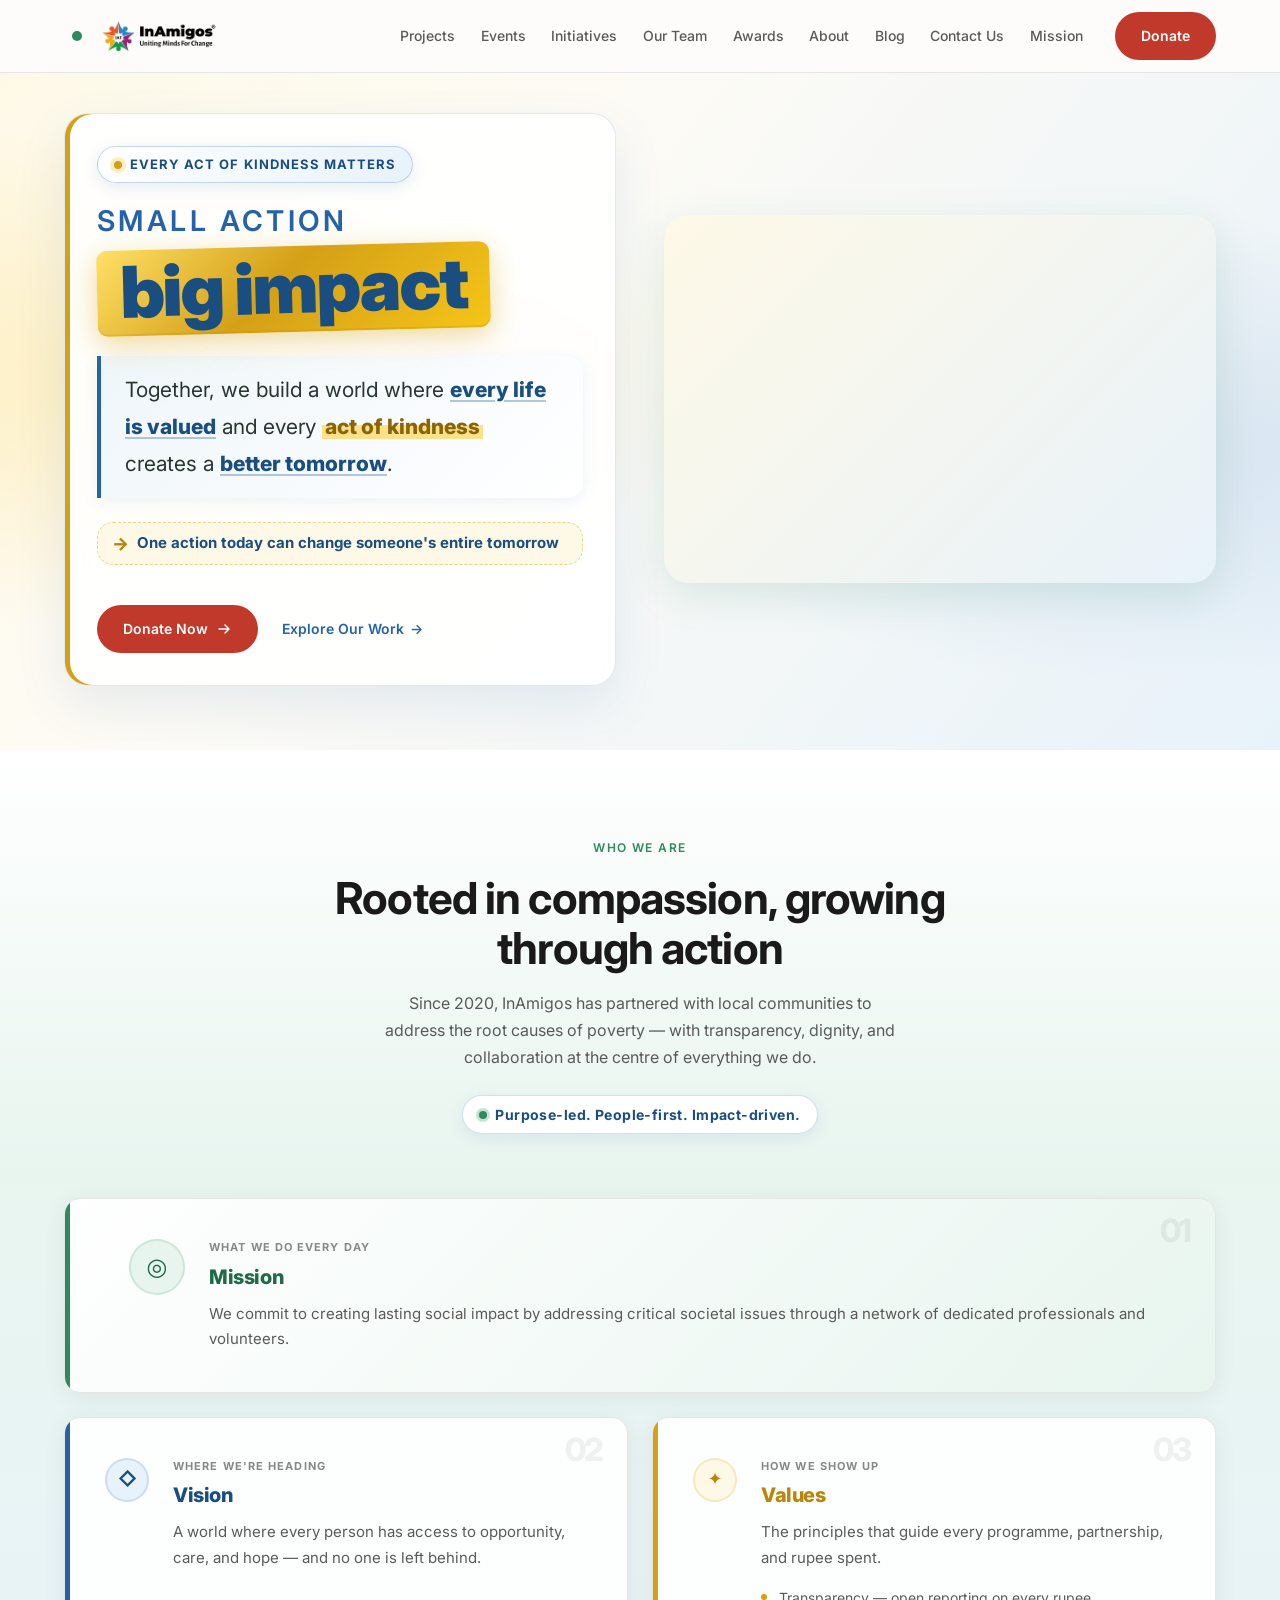
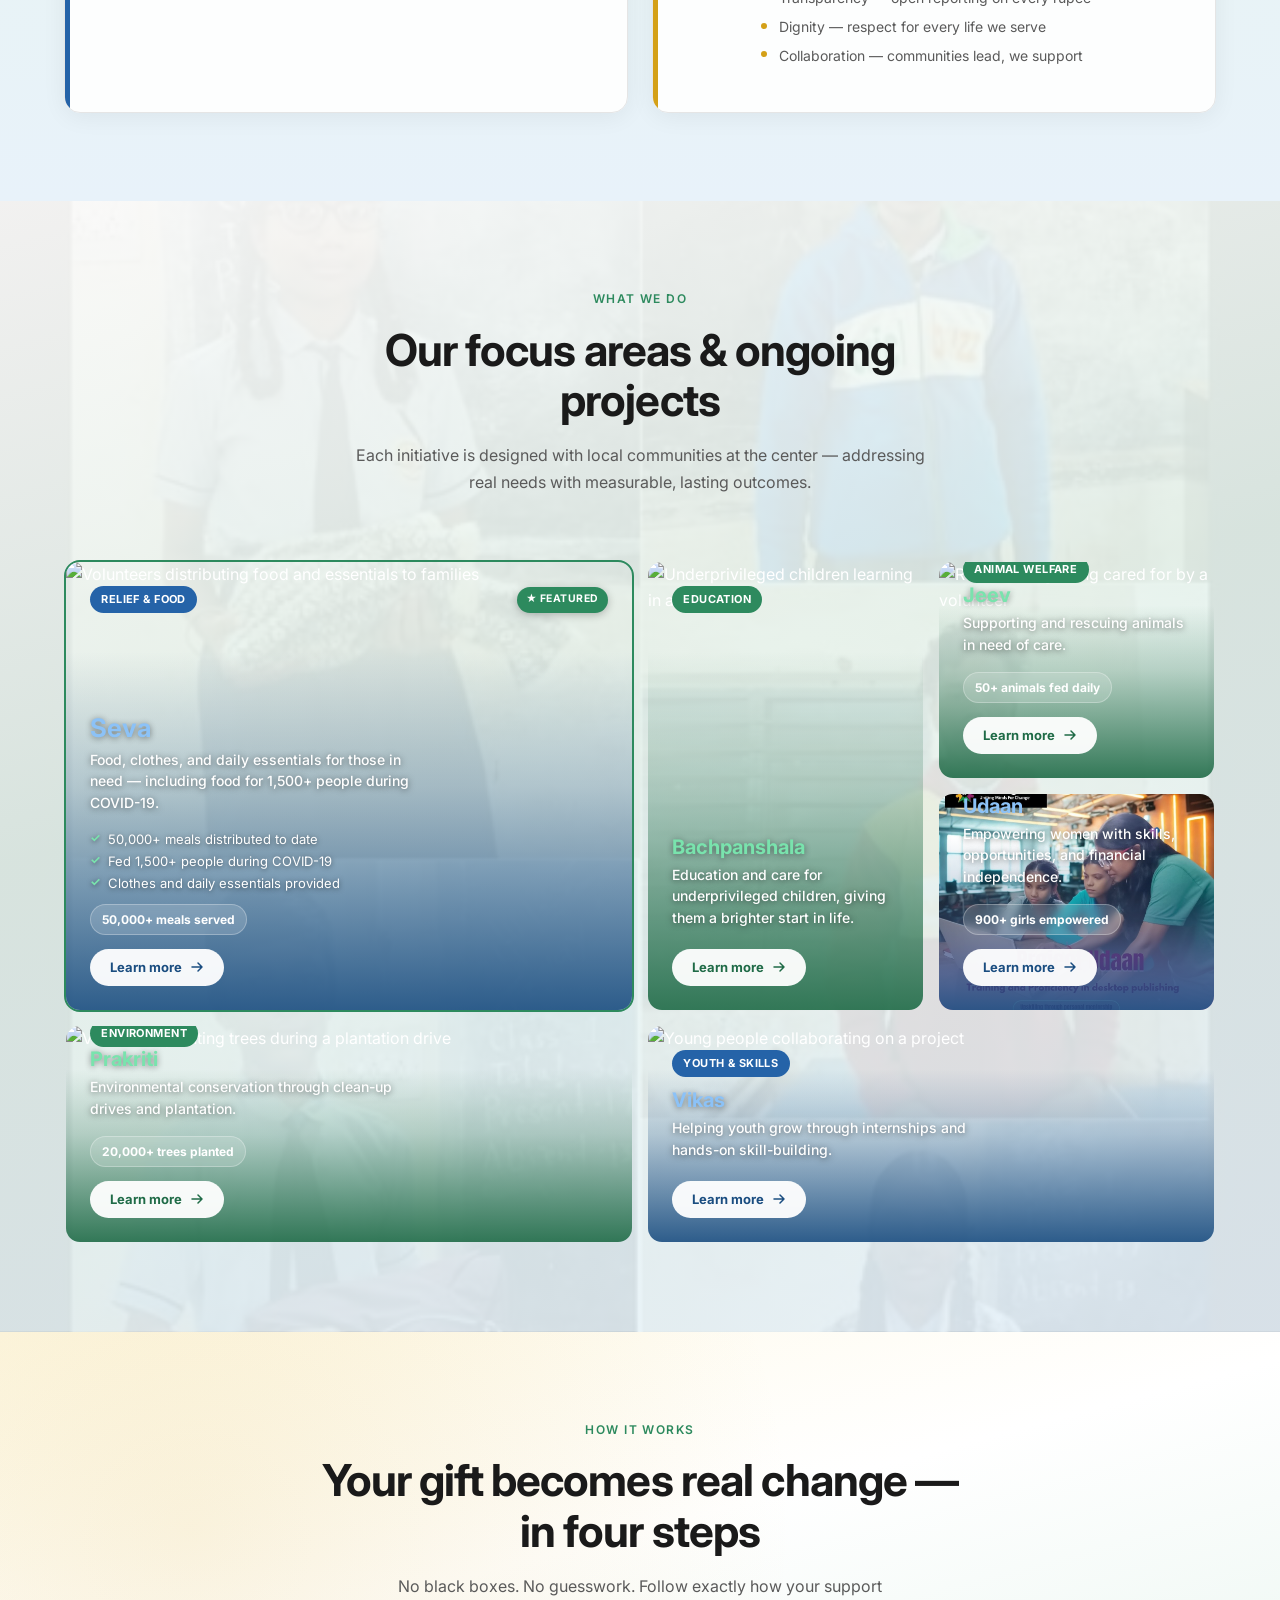
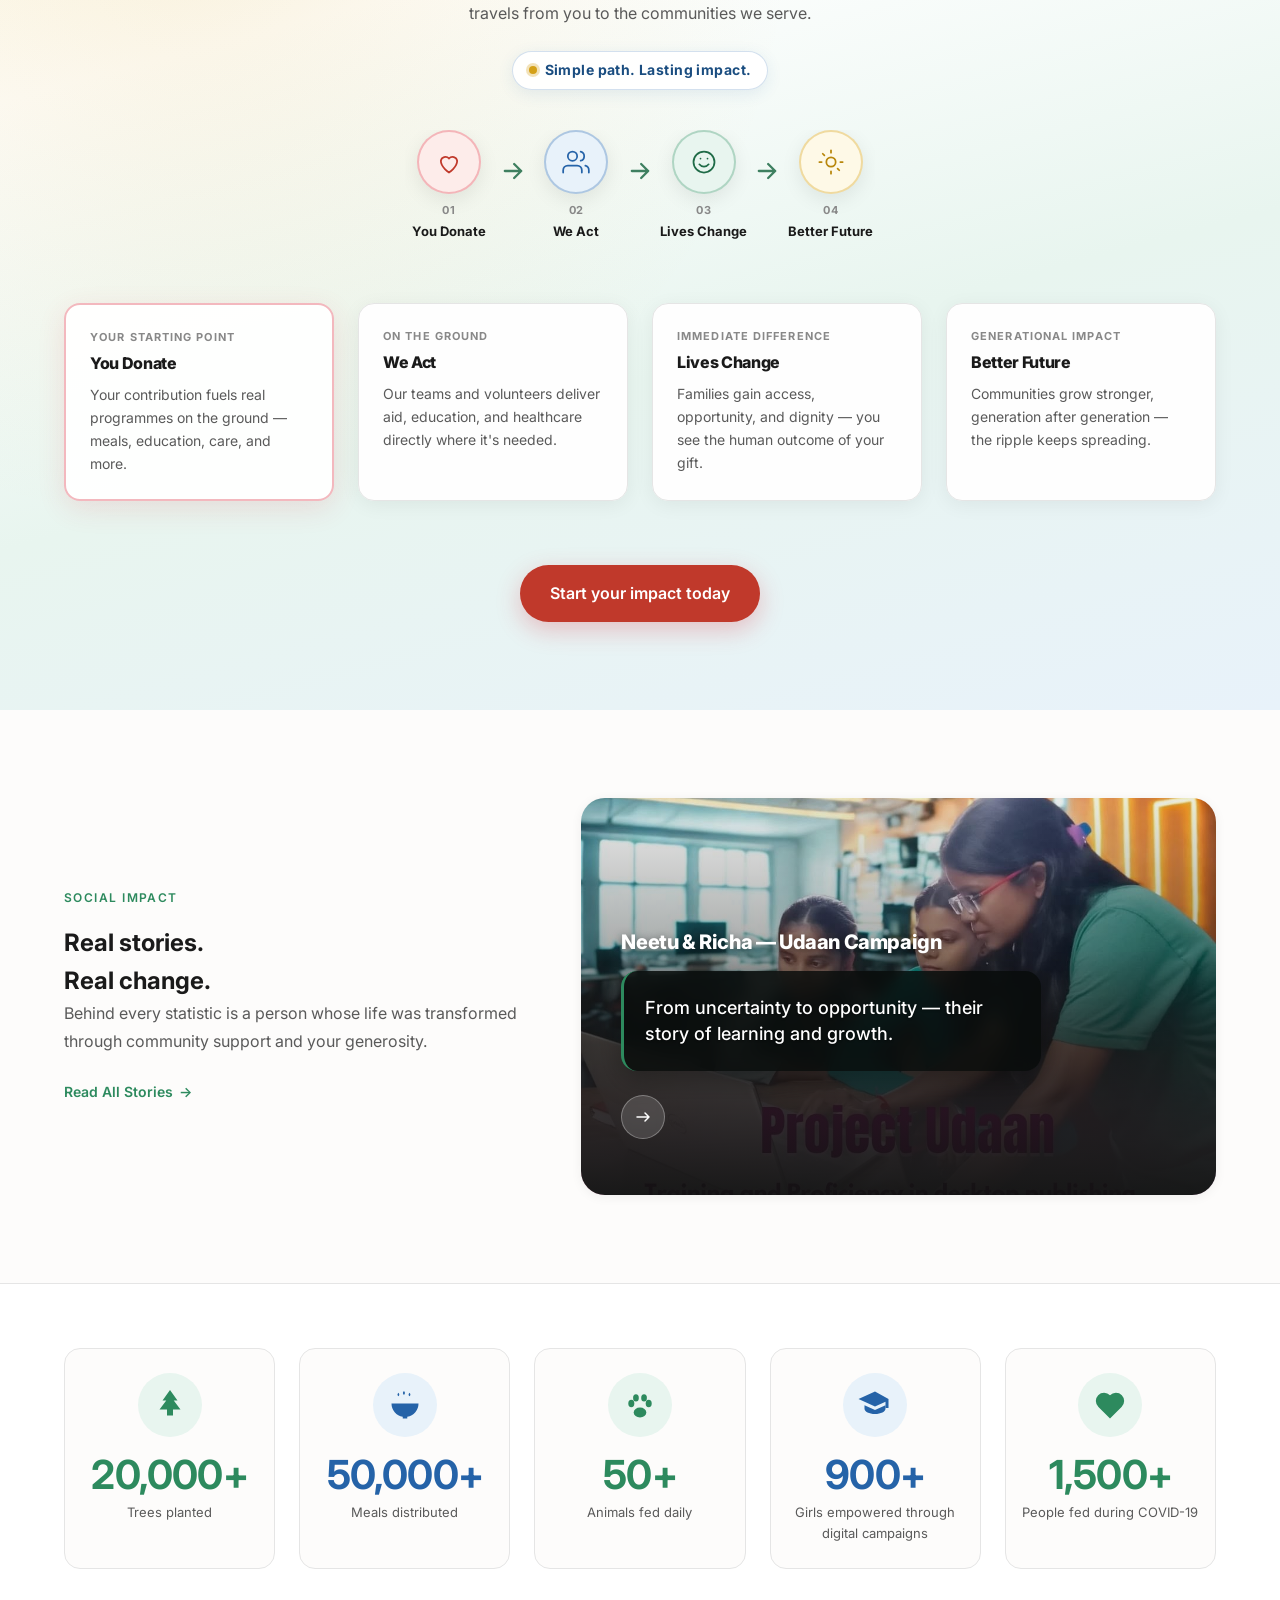
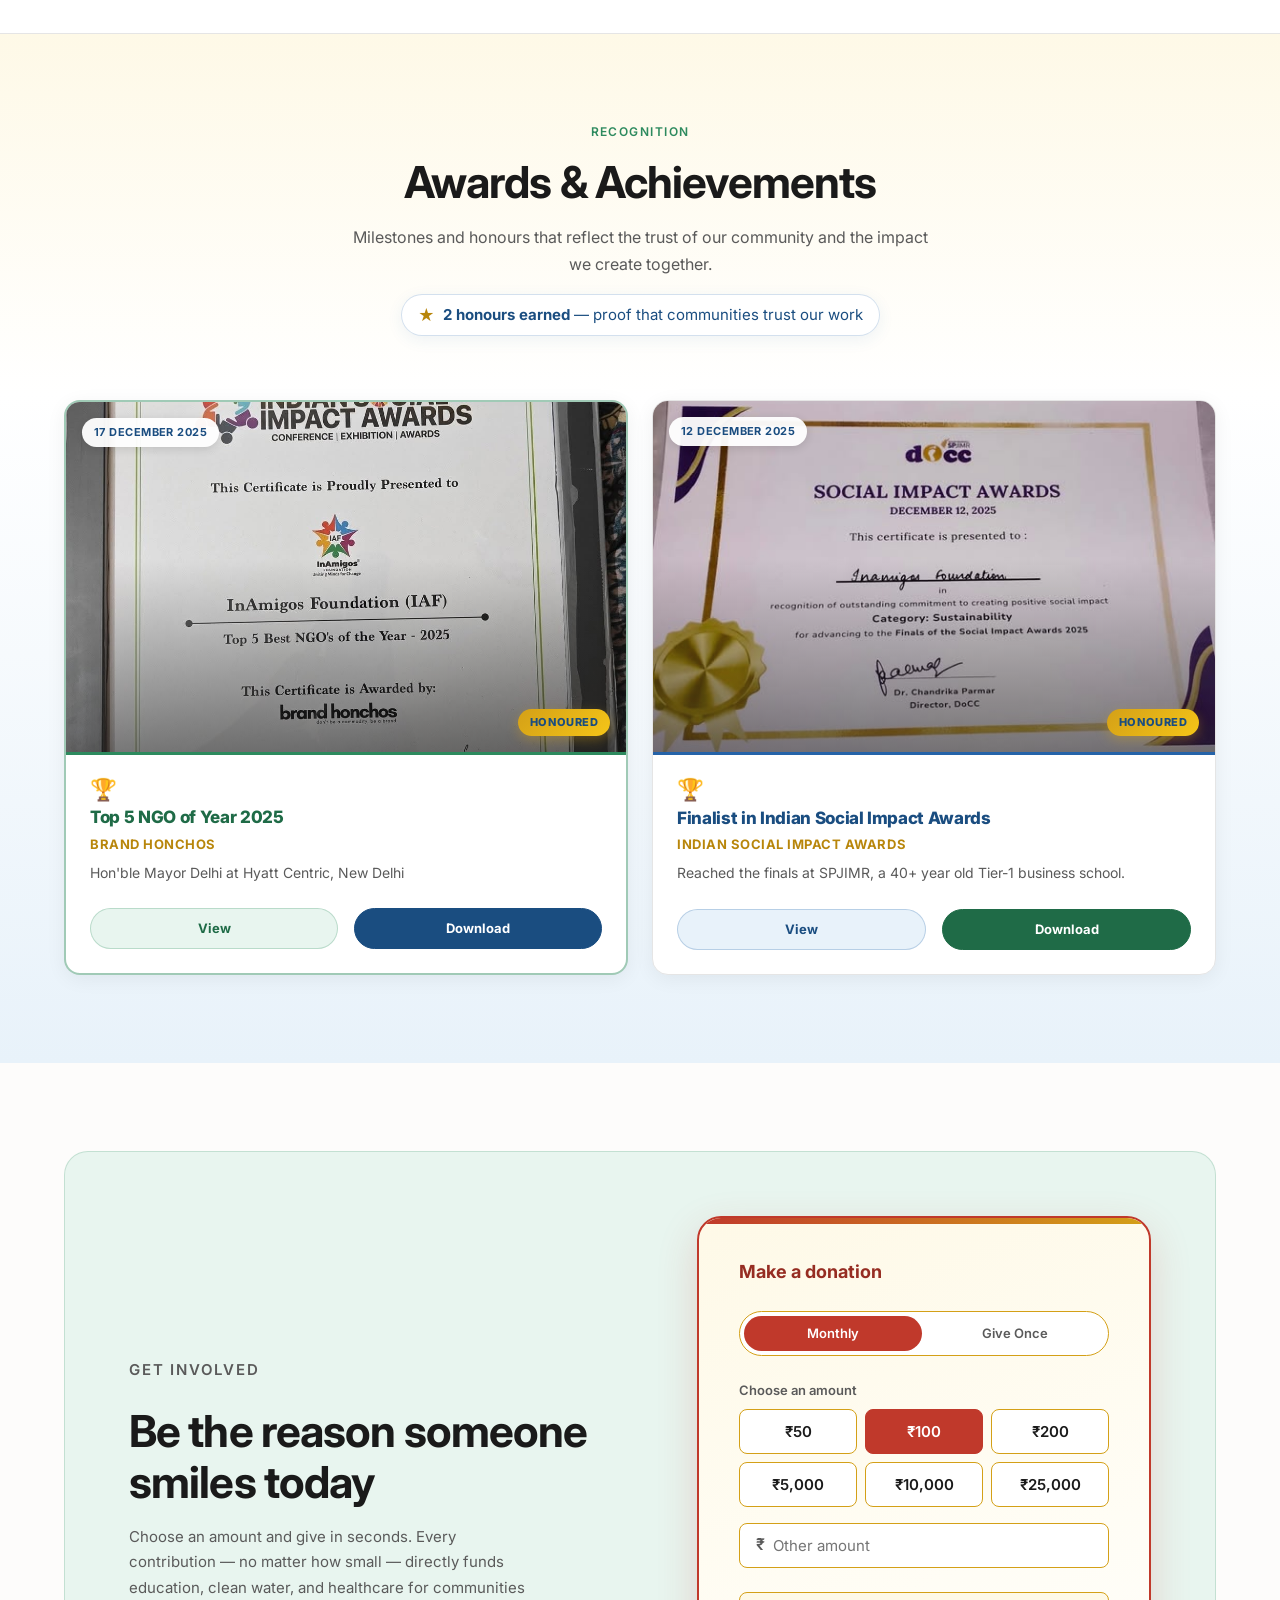
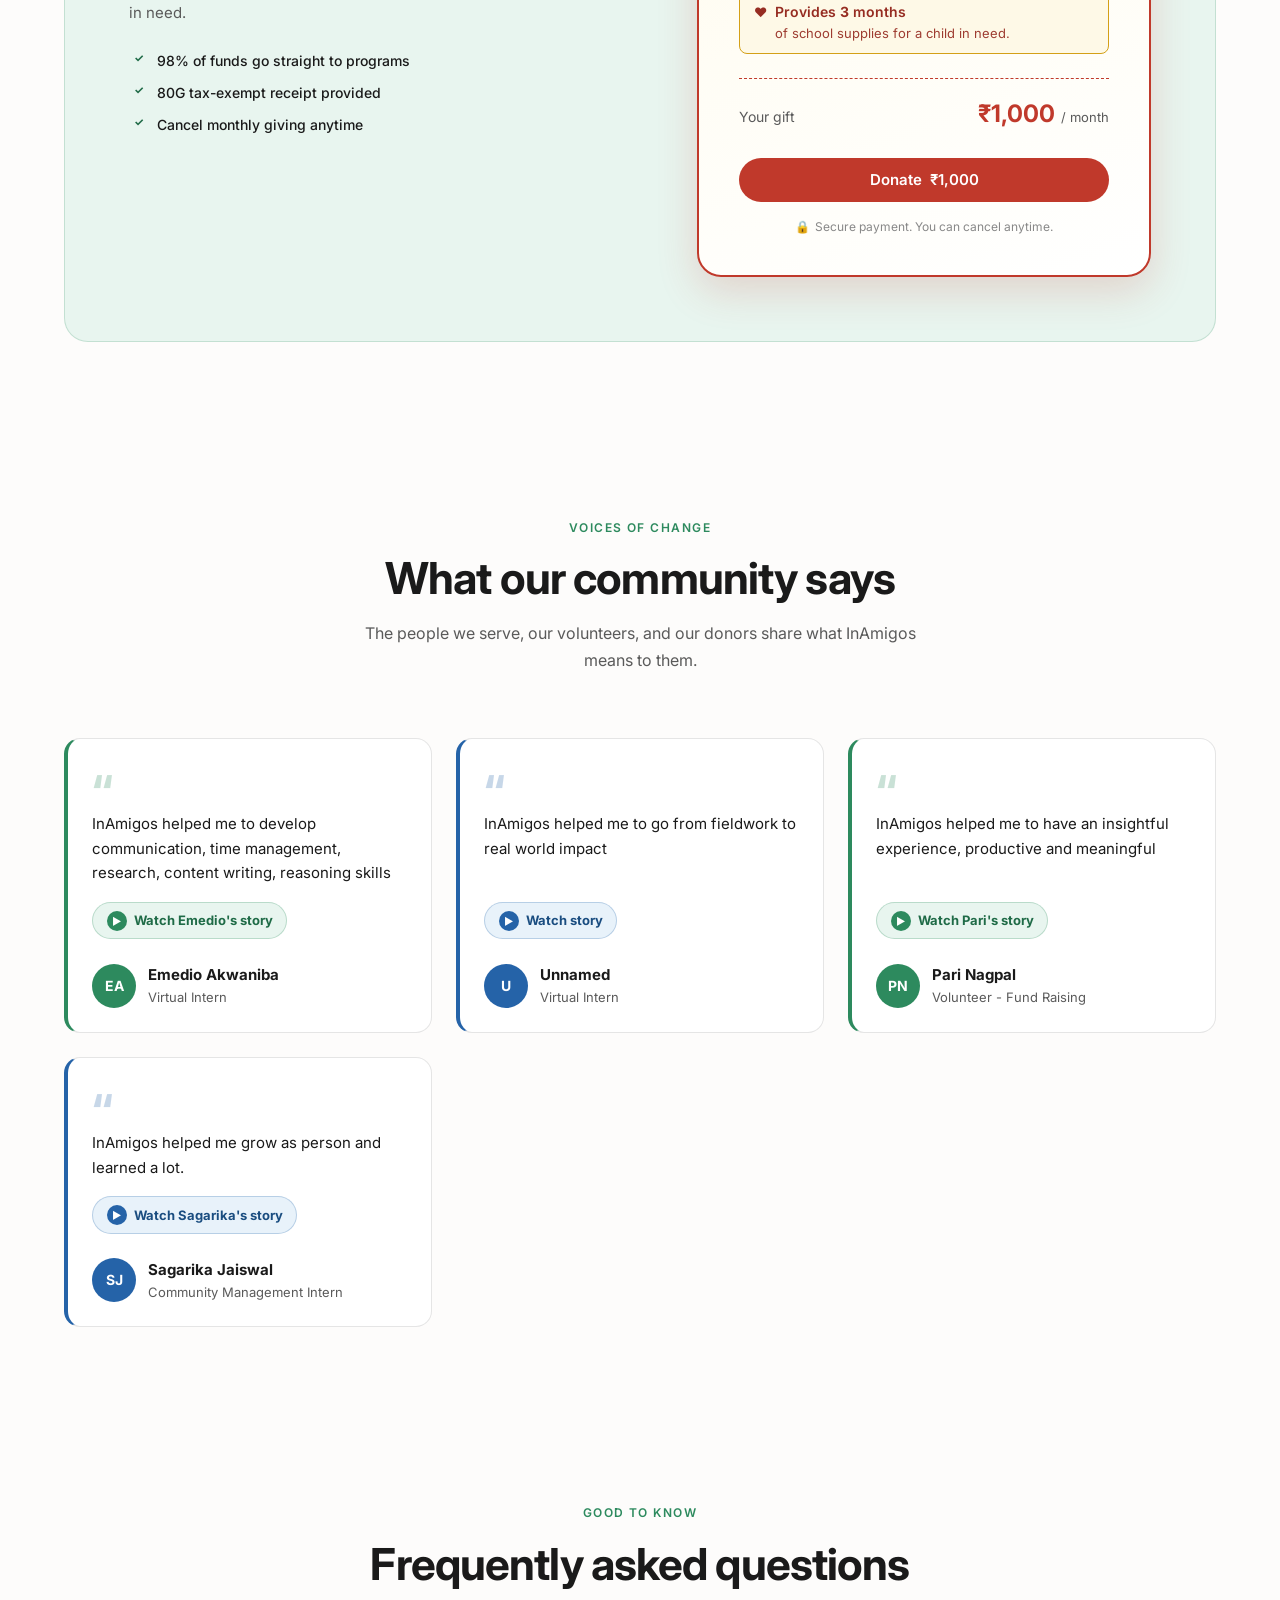
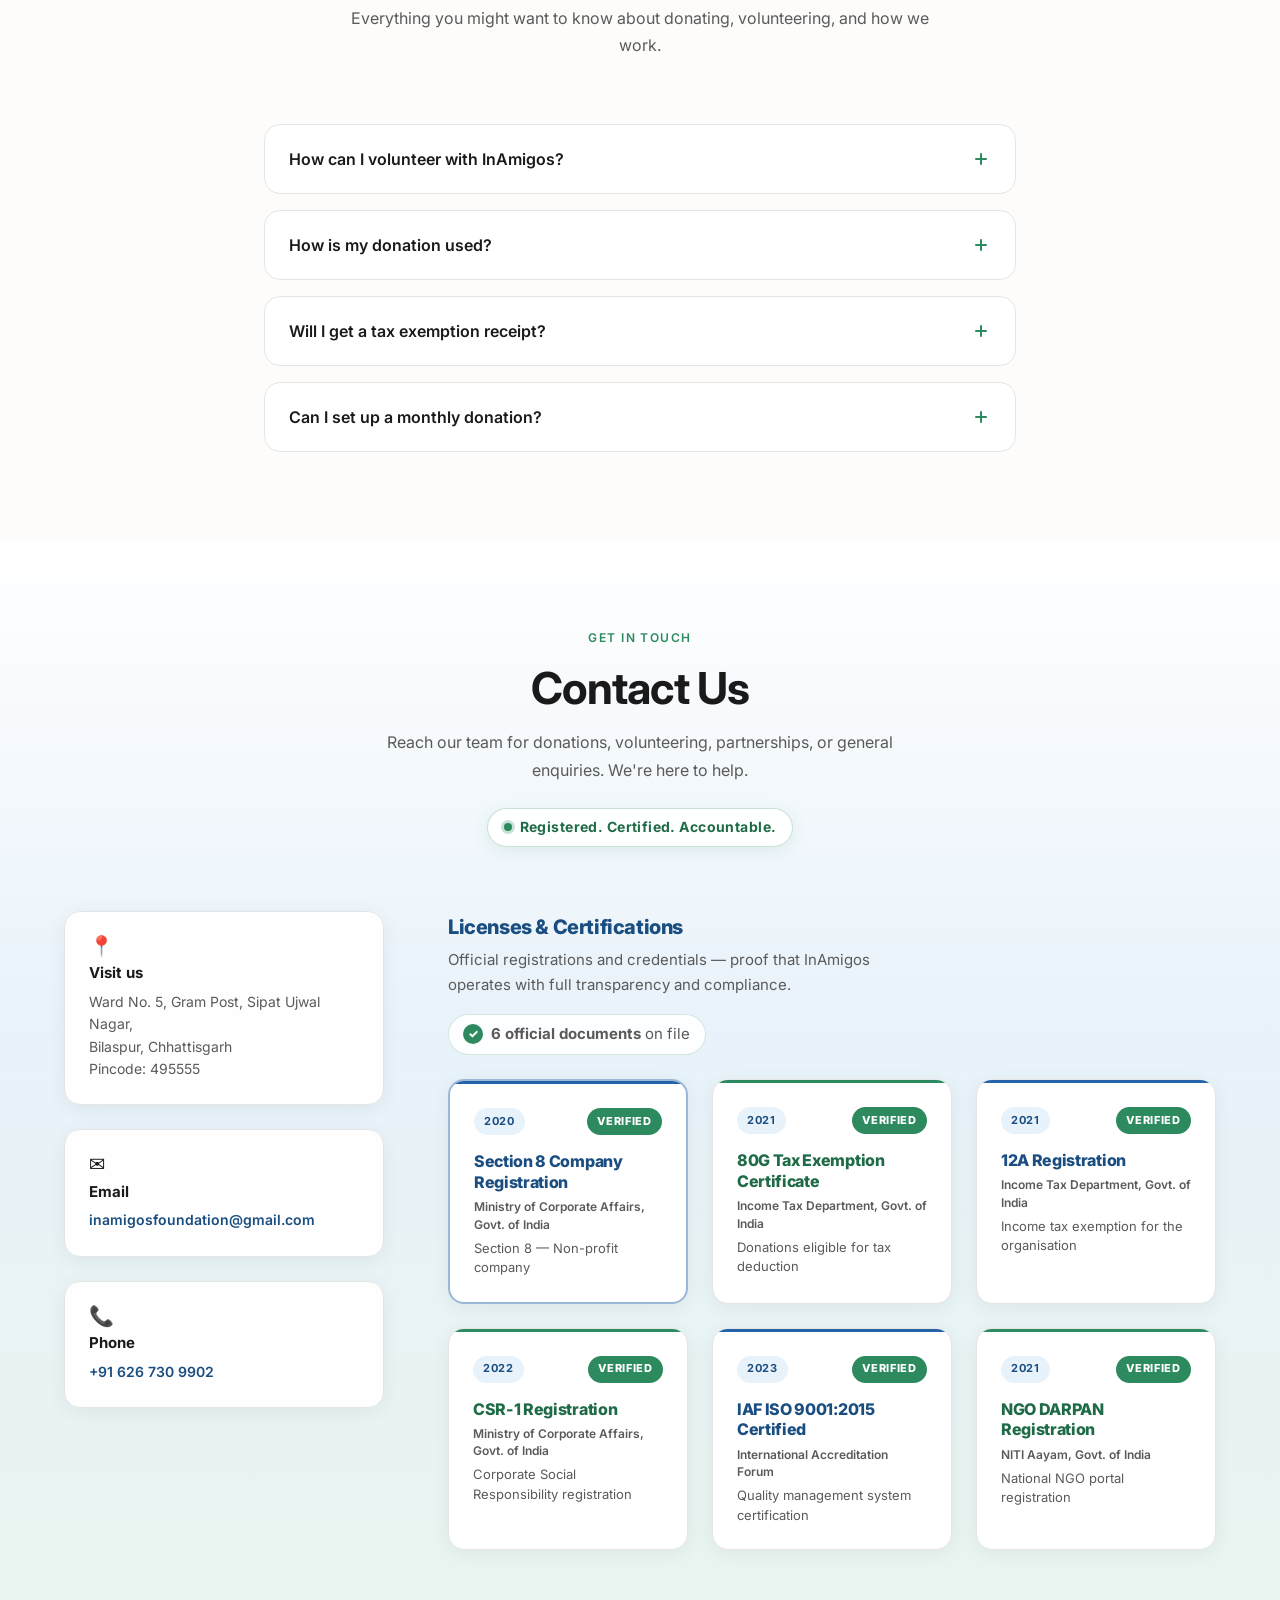
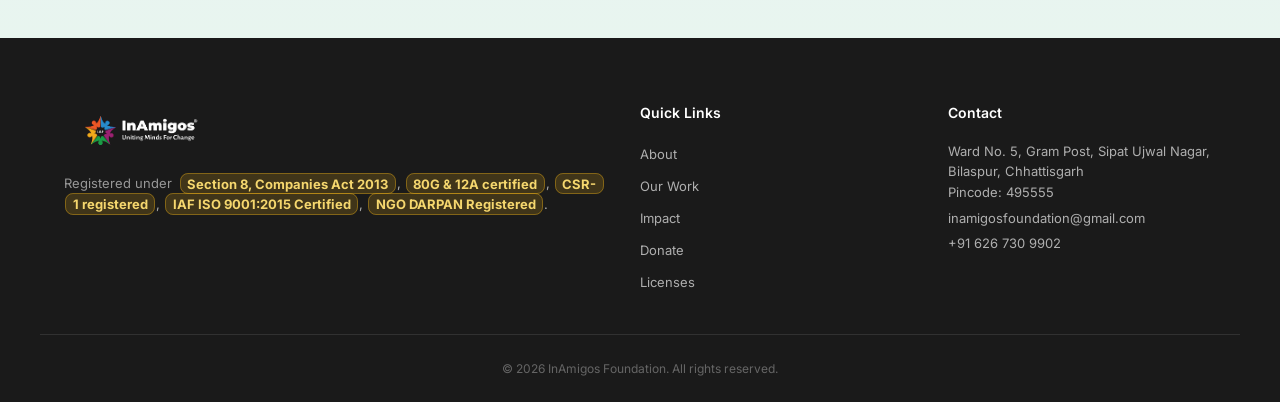
==== commit 755b7fe9: "Add stories pages, award actions, and improve site navigation UX. Introduce data-driven social impac" ====
--- a/index.html
+++ b/index.html
@@ -82,7 +82,7 @@
                         <li><a href="#contact">Contact Us</a></li>
                         <li><a href="#mission">Mission</a></li>
                     </ul>
-                    <a href="#get-involved" class="btn btn--pill btn--red"
+                    <a href="#donate-form" class="btn btn--pill btn--red"
                         >Donate</a
                     >
                 </div>
@@ -112,7 +112,7 @@
                     <li><a href="#mission">Mission</a></li>
                 </ul>
                 <a
-                    href="#get-involved"
+                    href="#donate-form"
                     class="btn btn--pill btn--red btn--block"
                     >Donate</a
                 >
@@ -179,8 +179,9 @@
                         </p>
                         <div class="hero__actions">
                             <a
-                                href="#get-involved"
-                                class="btn btn--pill btn--red"
+                                href="#donate-form"
+                                class="btn btn--pill btn--red hero__donate-btn"
+                                data-scroll-target="donate-form"
                             >
                                 Donate Now
                                 <svg
@@ -304,7 +305,7 @@
                 <div class="container" id="journey-content"></div>
             </section>
 
-            <!-- Real Stories -->
+            <!-- Featured story + stories.html listing (projects-data.js STORIES) -->
             <section
                 id="stories"
                 class="section stories"
@@ -321,47 +322,13 @@
                             transformed through community support and your
                             generosity.
                         </p>
-                        <a href="#" class="link-arrow">Read All Stories</a>
+                        <a href="stories.html" class="link-arrow"
+                            >Read All Stories</a
+                        >
                     </header>
 
-                    <article class="story-card">
-                        <img
-                            src="https://images.unsplash.com/photo-1529390079861-591de354faf5?w=900&q=80"
-                            alt="Young boy smiling outdoors"
-                            loading="lazy"
-                        />
-                        <div class="story-card__content">
-                            <p class="story-card__quote">
-                                &ldquo;From uncertainty to opportunity — Ravi's
-                                story of hope and education.&rdquo;
-                            </p>
-                            <a
-                                href="#"
-                                class="story-card__nav"
-                                aria-label="Read next story"
-                            >
-                                <svg
-                                    width="20"
-                                    height="20"
-                                    viewBox="0 0 20 20"
-                                    fill="none"
-                                    aria-hidden="true"
-                                >
-                                    <path
-                                        d="M4 10h12M12 6l4 4-4 4"
-                                        stroke="currentColor"
-                                        stroke-width="1.5"
-                                        stroke-linecap="round"
-                                        stroke-linejoin="round"
-                                    />
-                                </svg>
-                            </a>
-                            <div class="story-card__dots" aria-hidden="true">
-                                <span class="active"></span><span></span
-                                ><span></span>
-                            </div>
-                        </div>
-                    </article>
+                    <!-- Featured story (from projects-data.js STORIES) -->
+                    <div id="stories-spotlight"></div>
                 </div>
             </section>
 
@@ -530,7 +497,7 @@
 
                     <!--
                         To add an award: open projects-data.js and add an entry
-                        to the AWARDS list. Cards below are generated for you.
+                        to AWARDS. Optional file and viewUrl for Download/View.
                     -->
                     <ol
                         class="awards__grid"
@@ -566,7 +533,7 @@
                             </ul>
                         </div>
 
-                        <!-- Donate Card -->
+                        <div id="donate-form" class="cta__donate">
                         <form
                             class="donate-card"
                             aria-labelledby="donate-card-title"
@@ -718,6 +685,7 @@
                                 Secure payment. You can cancel anytime.
                             </p>
                         </form>
+                        </div>
                     </div>
                 </div>
             </section>
@@ -742,7 +710,7 @@
 
                     <!--
                         To add a testimonial: open projects-data.js and add an
-                        entry to the TESTIMONIALS list. Cards below are generated.
+                        entry to TESTIMONIALS. Optional video + videoLabel for a link.
                     -->
                     <div
                         class="testimonials__grid"
@@ -816,17 +784,18 @@
                         <li><a href="#about">About</a></li>
                         <li><a href="#projects">Our Work</a></li>
                         <li><a href="#impact">Impact</a></li>
-                        <li><a href="#get-involved">Donate</a></li>
+                        <li><a href="#donate-form">Donate</a></li>
                         <li><a href="#licenses">Licenses</a></li>
                     </ul>
                 </div>
                 <div class="footer__contact">
                     <h3>Contact</h3>
                     <address>
-                        <p>Ward No. 5, Gram Post,
-                            Sipat Ujwal Nagar,
-                            Bilaspur. Chhattisgarh
-                            Pincode: 495555</p>
+                        <p>
+                            Ward No. 5, Gram Post, Sipat Ujwal Nagar,<br />
+                            Bilaspur, Chhattisgarh<br />
+                            Pincode: 495555
+                        </p>
                         <p>
                             <a href="mailto:hello@InAmigos.org"
                                 >inamigosfoundation@gmail.com</a
--- a/styles.css
+++ b/styles.css
@@ -1537,7 +1537,9 @@
     justify-content: center;
     flex-wrap: nowrap;
     gap: 0;
-    margin: 0 0 var(--space-xl);
+    width: fit-content;
+    max-width: 100%;
+    margin: 0 auto var(--space-xl);
     padding: 0;
     list-style: none;
     overflow-x: auto;
@@ -1770,6 +1772,21 @@
     box-shadow: var(--shadow-sm);
 }
 
+.story-card::after {
+    content: "";
+    position: absolute;
+    inset: 0;
+    z-index: 1;
+    background: linear-gradient(
+        to top,
+        rgba(12, 16, 14, 0.94) 0%,
+        rgba(12, 16, 14, 0.72) 38%,
+        rgba(12, 16, 14, 0.35) 62%,
+        rgba(12, 16, 14, 0.08) 100%
+    );
+    pointer-events: none;
+}
+
 .story-card img {
     width: 100%;
     height: 100%;
@@ -1783,16 +1800,11 @@
 .story-card__content {
     position: absolute;
     inset: 0;
+    z-index: 2;
     display: flex;
     flex-direction: column;
     justify-content: flex-end;
     padding: var(--space-lg);
-    background: linear-gradient(
-        to top,
-        rgba(26, 26, 26, 0.75) 0%,
-        rgba(45, 138, 94, 0.15) 55%,
-        transparent 100%
-    );
     color: var(--color-bg-white);
 }
 
@@ -1804,9 +1816,34 @@
 .story-card__quote {
     font-size: clamp(1.125rem, 2.5vw, 1.5rem);
     font-weight: 600;
-    line-height: 1.35;
-    max-width: 380px;
+    line-height: 1.45;
+    max-width: 420px;
     margin-bottom: var(--space-md);
+    padding: var(--space-md) var(--space-md) var(--space-md) calc(var(--space-md) - 3px);
+    color: var(--color-bg-white);
+    background: rgba(8, 12, 10, 0.82);
+    border-left: 3px solid var(--color-green);
+    border-radius: var(--radius-md);
+    box-shadow: 0 8px 28px rgba(0, 0, 0, 0.35);
+    backdrop-filter: blur(8px);
+    -webkit-backdrop-filter: blur(8px);
+    text-shadow: 0 1px 2px rgba(0, 0, 0, 0.45);
+}
+
+.story-card__title {
+    font-size: clamp(1rem, 2vw, 1.25rem);
+    font-weight: 800;
+    line-height: 1.3;
+    letter-spacing: -0.02em;
+    max-width: 420px;
+    margin-bottom: var(--space-sm);
+    color: var(--color-bg-white);
+    text-shadow: 0 2px 8px rgba(0, 0, 0, 0.55);
+}
+
+.story-card__content .story-card__title + .story-card__quote {
+    font-size: clamp(0.9375rem, 2vw, 1.125rem);
+    font-weight: 500;
 }
 
 .story-card__nav {
@@ -1842,6 +1879,69 @@
     background-color: var(--color-green);
 }
 
+/* --- Stories listing & detail pages --- */
+.stories-page {
+    background-color: var(--color-bg);
+}
+
+.stories-page__header {
+    margin-bottom: var(--space-xl);
+}
+
+.stories-page__back {
+    display: inline-block;
+    margin-bottom: var(--space-md);
+    color: var(--color-green-dark);
+}
+
+.stories-page__grid {
+    display: grid;
+    grid-template-columns: repeat(auto-fit, minmax(300px, 1fr));
+    gap: var(--space-lg);
+}
+
+.stories-page__empty {
+    text-align: center;
+    color: var(--color-text-muted);
+    padding: var(--space-xl);
+}
+
+.story-detail__hero {
+    aspect-ratio: 21 / 9;
+    border-radius: 0;
+    max-height: 420px;
+}
+
+.story-detail__hero-overlay {
+    justify-content: flex-end;
+}
+
+.story-detail__body {
+    max-width: 720px;
+    padding-block: var(--space-xl);
+}
+
+.story-detail__back {
+    display: inline-block;
+    margin-bottom: var(--space-lg);
+    color: var(--color-green-dark);
+}
+
+.story-detail__text {
+    font-size: 1rem;
+    line-height: 1.75;
+    color: var(--color-text-muted);
+    margin-bottom: var(--space-lg);
+}
+
+.story-detail__text p {
+    margin-bottom: var(--space-md);
+}
+
+.story-missing h1 {
+    margin-bottom: var(--space-sm);
+}
+
 /* --- Stats Bar --- */
 .stats-bar {
     padding-block: var(--space-xl);
@@ -1962,14 +2062,16 @@
     margin: 0;
     padding: 0;
     display: grid;
-    grid-template-columns: repeat(auto-fit, minmax(260px, 1fr));
+    grid-template-columns: repeat(2, 1fr);
     gap: var(--space-md);
+    align-items: stretch;
 }
 
 .award-card {
     position: relative;
     display: flex;
     flex-direction: column;
+    height: 100%;
     overflow: hidden;
     background-color: var(--color-bg-white);
     border: 1px solid var(--color-border);
@@ -1997,19 +2099,20 @@
 }
 
 .award-card--featured {
-    grid-column: span 2;
-}
-
-.award-card--featured .award-card__media {
-    aspect-ratio: 21 / 9;
-}
-
-.award-card--featured .award-card__body h3 {
-    font-size: 1.25rem;
+    border-width: 2px;
+}
+
+.award-card--green.award-card--featured {
+    border-color: rgba(45, 138, 94, 0.45);
+}
+
+.award-card--blue.award-card--featured {
+    border-color: rgba(37, 99, 168, 0.45);
 }
 
 .award-card__media {
     position: relative;
+    flex-shrink: 0;
     aspect-ratio: 16 / 10;
     overflow: hidden;
     background: linear-gradient(
@@ -2078,6 +2181,9 @@
 }
 
 .award-card__body {
+    display: flex;
+    flex: 1;
+    flex-direction: column;
     padding: var(--space-md);
     border-top: 3px solid var(--color-green);
 }
@@ -2121,15 +2227,81 @@
     font-size: 0.875rem;
     line-height: 1.6;
     color: var(--color-text-muted);
+    flex: 1;
+}
+
+.award-card__actions {
+    display: flex;
+    flex-wrap: wrap;
+    gap: var(--space-sm);
+    margin-top: auto;
+    padding-top: var(--space-md);
+}
+
+.award-card__btn {
+    flex: 1;
+    min-width: 7rem;
+    padding: 0.55rem 1rem;
+    font-size: 0.8125rem;
+    font-weight: 700;
+    text-align: center;
+    border-radius: var(--radius-pill);
+    border: 1px solid transparent;
+    transition:
+        background var(--transition),
+        color var(--transition),
+        border-color var(--transition),
+        transform var(--transition);
+}
+
+.award-card__btn--view {
+    color: var(--color-green-dark);
+    background: var(--color-green-light);
+    border-color: rgba(45, 138, 94, 0.25);
+}
+
+.award-card--blue .award-card__btn--view {
+    color: var(--color-blue-dark);
+    background: var(--color-blue-light);
+    border-color: rgba(37, 99, 168, 0.25);
+}
+
+.award-card__btn--view:hover {
+    color: var(--color-bg-white);
+    background: var(--color-green);
+    border-color: var(--color-green);
+}
+
+.award-card--blue .award-card__btn--view:hover {
+    background: var(--color-blue);
+    border-color: var(--color-blue);
+}
+
+.award-card__btn--download {
+    color: var(--color-bg-white);
+    background: var(--color-blue-dark);
+    border-color: var(--color-blue-dark);
+}
+
+.award-card--blue .award-card__btn--download {
+    background: var(--color-green-dark);
+    border-color: var(--color-green-dark);
+}
+
+.award-card__btn--download:hover {
+    transform: translateY(-1px);
+    background: var(--color-blue);
+    border-color: var(--color-blue);
+}
+
+.award-card--blue .award-card__btn--download:hover {
+    background: var(--color-green);
+    border-color: var(--color-green);
 }
 
 @media (max-width: 768px) {
-    .award-card--featured {
-        grid-column: span 1;
-    }
-
-    .award-card--featured .award-card__media {
-        aspect-ratio: 16 / 10;
+    .awards__grid {
+        grid-template-columns: 1fr;
     }
 }
 
@@ -2187,6 +2359,74 @@
     font-size: 0.9375rem;
     line-height: 1.65;
     color: var(--color-text);
+}
+
+.testimonial-card--has-video .testimonial-card__quote {
+    margin-bottom: var(--space-sm);
+}
+
+.testimonial-card__video {
+    display: inline-flex;
+    align-items: center;
+    gap: 0.45rem;
+    align-self: flex-start;
+    margin-bottom: var(--space-md);
+    padding: 0.45rem 0.85rem;
+    font-size: 0.8125rem;
+    font-weight: 700;
+    color: var(--color-green-dark);
+    background: var(--color-green-light);
+    border: 1px solid rgba(45, 138, 94, 0.25);
+    border-radius: var(--radius-pill);
+    transition:
+        background var(--transition),
+        color var(--transition),
+        border-color var(--transition),
+        transform var(--transition);
+}
+
+.testimonial-card--blue .testimonial-card__video {
+    color: var(--color-blue-dark);
+    background: var(--color-blue-light);
+    border-color: rgba(37, 99, 168, 0.25);
+}
+
+.testimonial-card__video:hover {
+    color: var(--color-bg-white);
+    background: var(--color-green);
+    border-color: var(--color-green);
+    transform: translateY(-1px);
+}
+
+.testimonial-card--blue .testimonial-card__video:hover {
+    background: var(--color-blue);
+    border-color: var(--color-blue);
+}
+
+.testimonial-card__video-icon {
+    display: flex;
+    align-items: center;
+    justify-content: center;
+    width: 1.25rem;
+    height: 1.25rem;
+    font-size: 0.625rem;
+    line-height: 1;
+    color: var(--color-bg-white);
+    background: var(--color-green);
+    border-radius: 50%;
+}
+
+.testimonial-card--blue .testimonial-card__video-icon {
+    background: var(--color-blue);
+}
+
+.testimonial-card__video:hover .testimonial-card__video-icon {
+    color: var(--color-green-dark);
+    background: var(--color-bg-white);
+}
+
+.testimonial-card--blue .testimonial-card__video:hover .testimonial-card__video-icon {
+    color: var(--color-blue-dark);
 }
 
 .testimonial-card__person {
@@ -2661,6 +2901,14 @@
 }
 
 /* --- Donate Card --- */
+#donate-form {
+    scroll-margin-top: var(--header-offset);
+}
+
+.cta__donate {
+    min-width: 0;
+}
+
 .donate-card {
     position: relative;
     background: linear-gradient(
@@ -3032,6 +3280,21 @@
         grid-template-columns: 1fr;
     }
 
+    .story-card {
+        aspect-ratio: 4 / 3;
+    }
+
+    .story-card__content {
+        padding: var(--space-md);
+    }
+
+    .story-card__quote {
+        max-width: none;
+        font-size: 1.0625rem;
+        padding: var(--space-sm) var(--space-md) var(--space-sm)
+            calc(var(--space-md) - 3px);
+    }
+
     .stats-bar__grid {
         grid-template-columns: repeat(3, 1fr);
     }
@@ -3171,22 +3434,26 @@
 
     .journey__path {
         flex-direction: column;
-        align-items: stretch;
+        align-items: center;
         overflow-x: visible;
         gap: 0;
+        width: 100%;
         max-width: 16rem;
-        margin-inline: auto var(--space-md);
+        margin-inline: auto;
     }
 
     .journey__path-node {
         max-width: none;
         min-width: 0;
+        width: 100%;
+        align-items: center;
     }
 
     .journey__path-arrow {
         margin-top: 0;
         padding: 0.35rem 0;
         transform: rotate(90deg);
+        align-self: center;
     }
 
     .journey__cards {
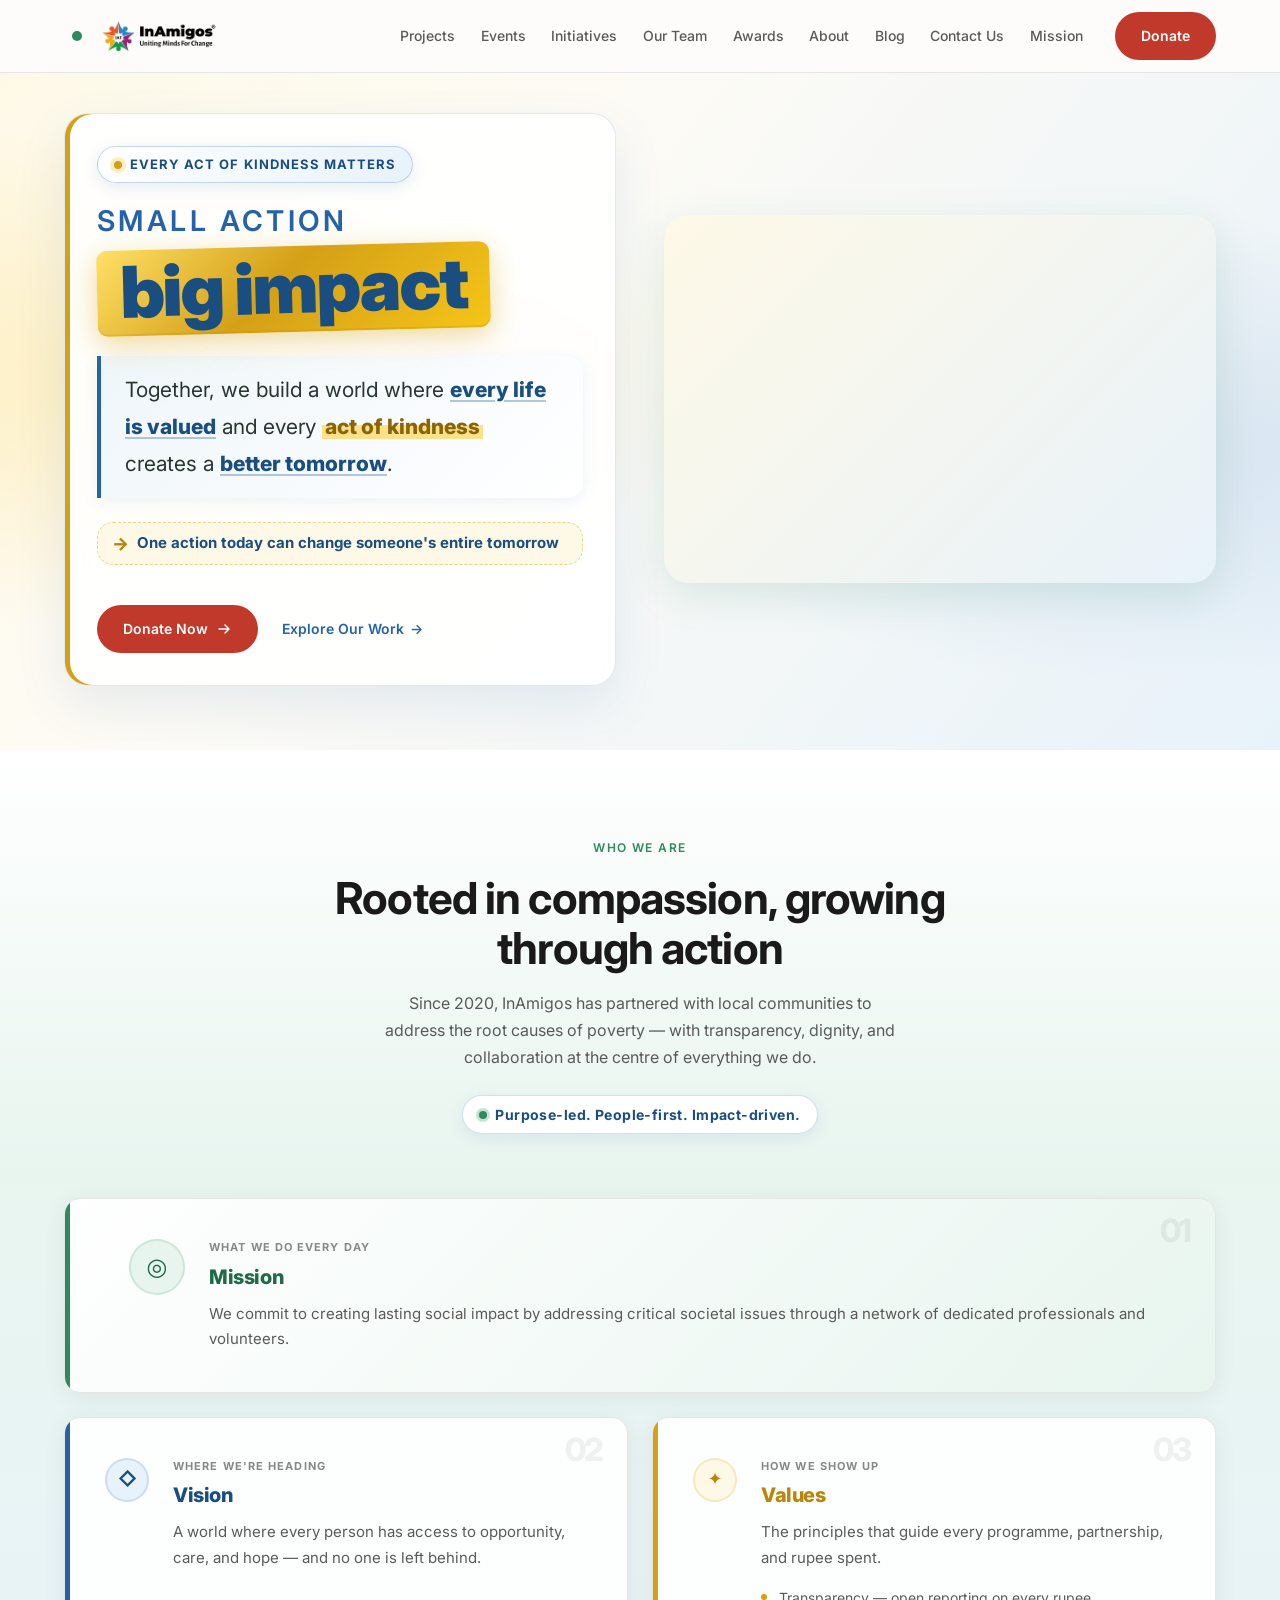
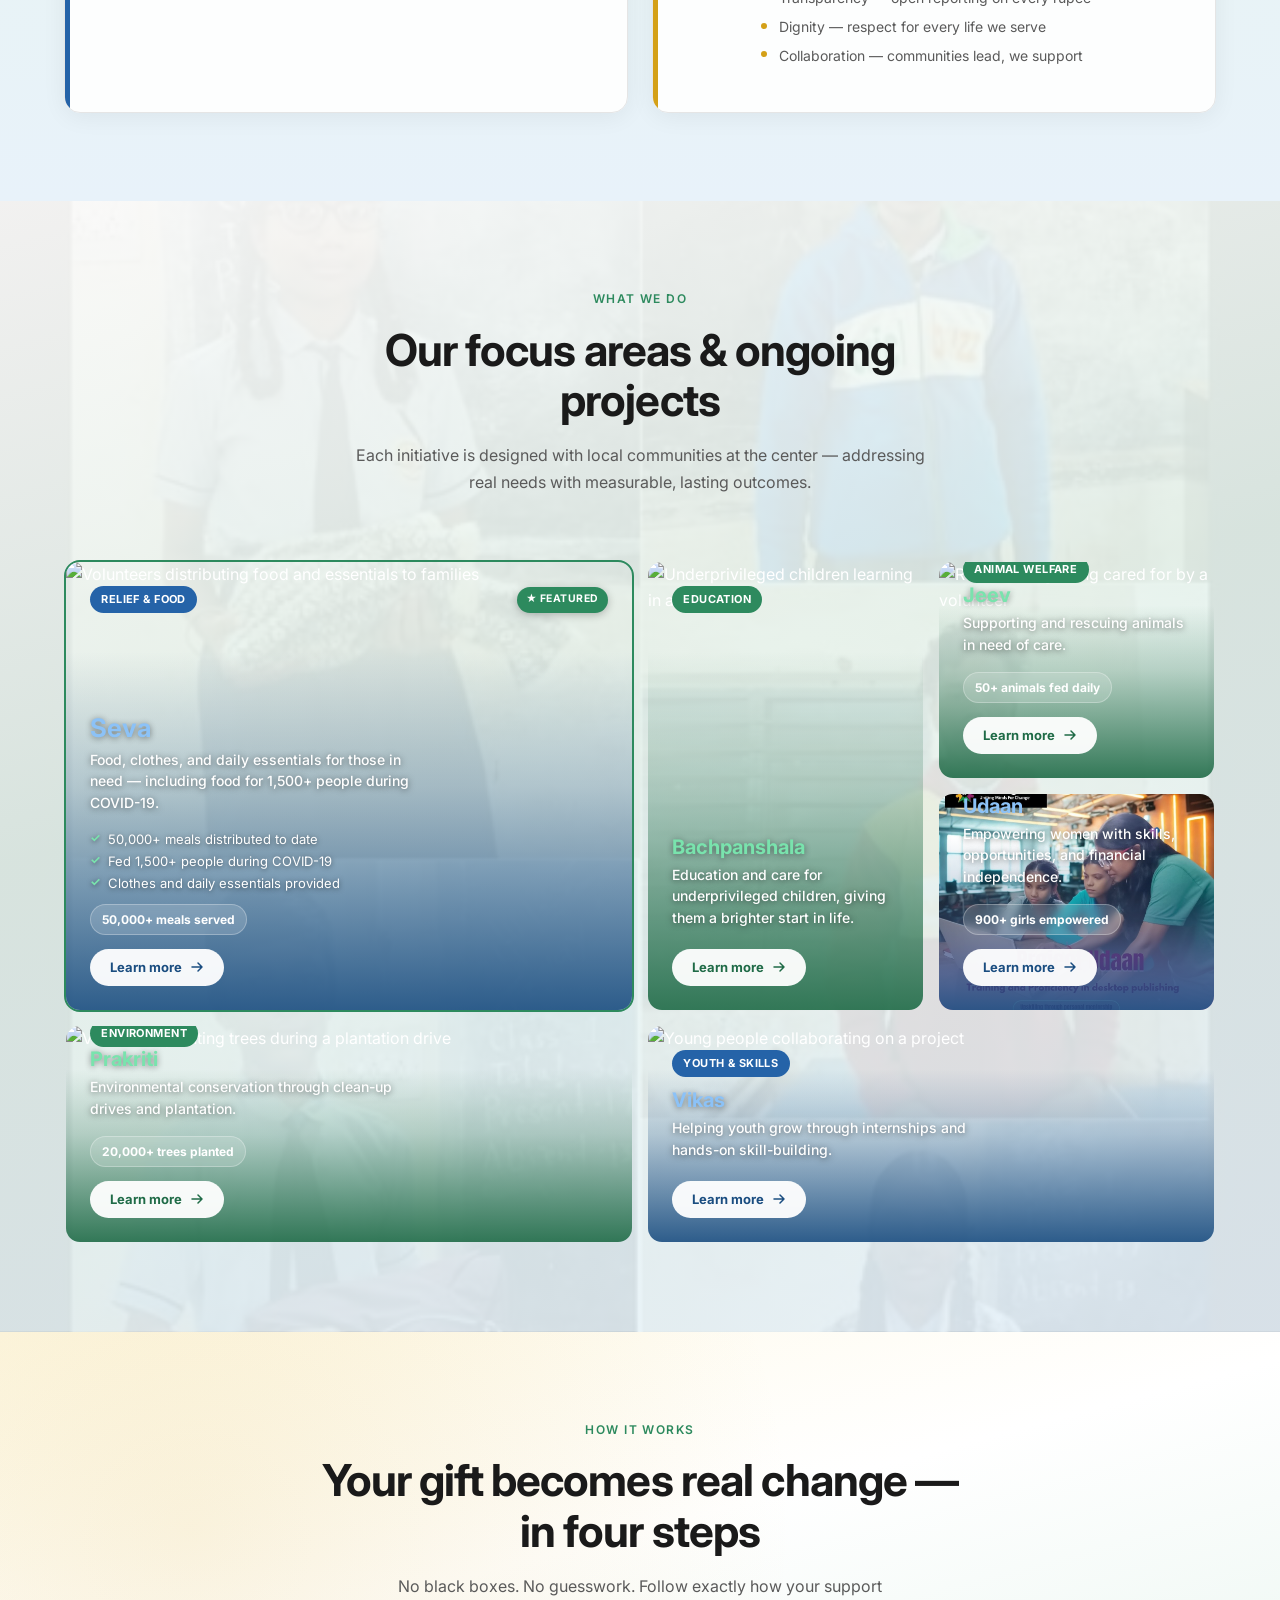
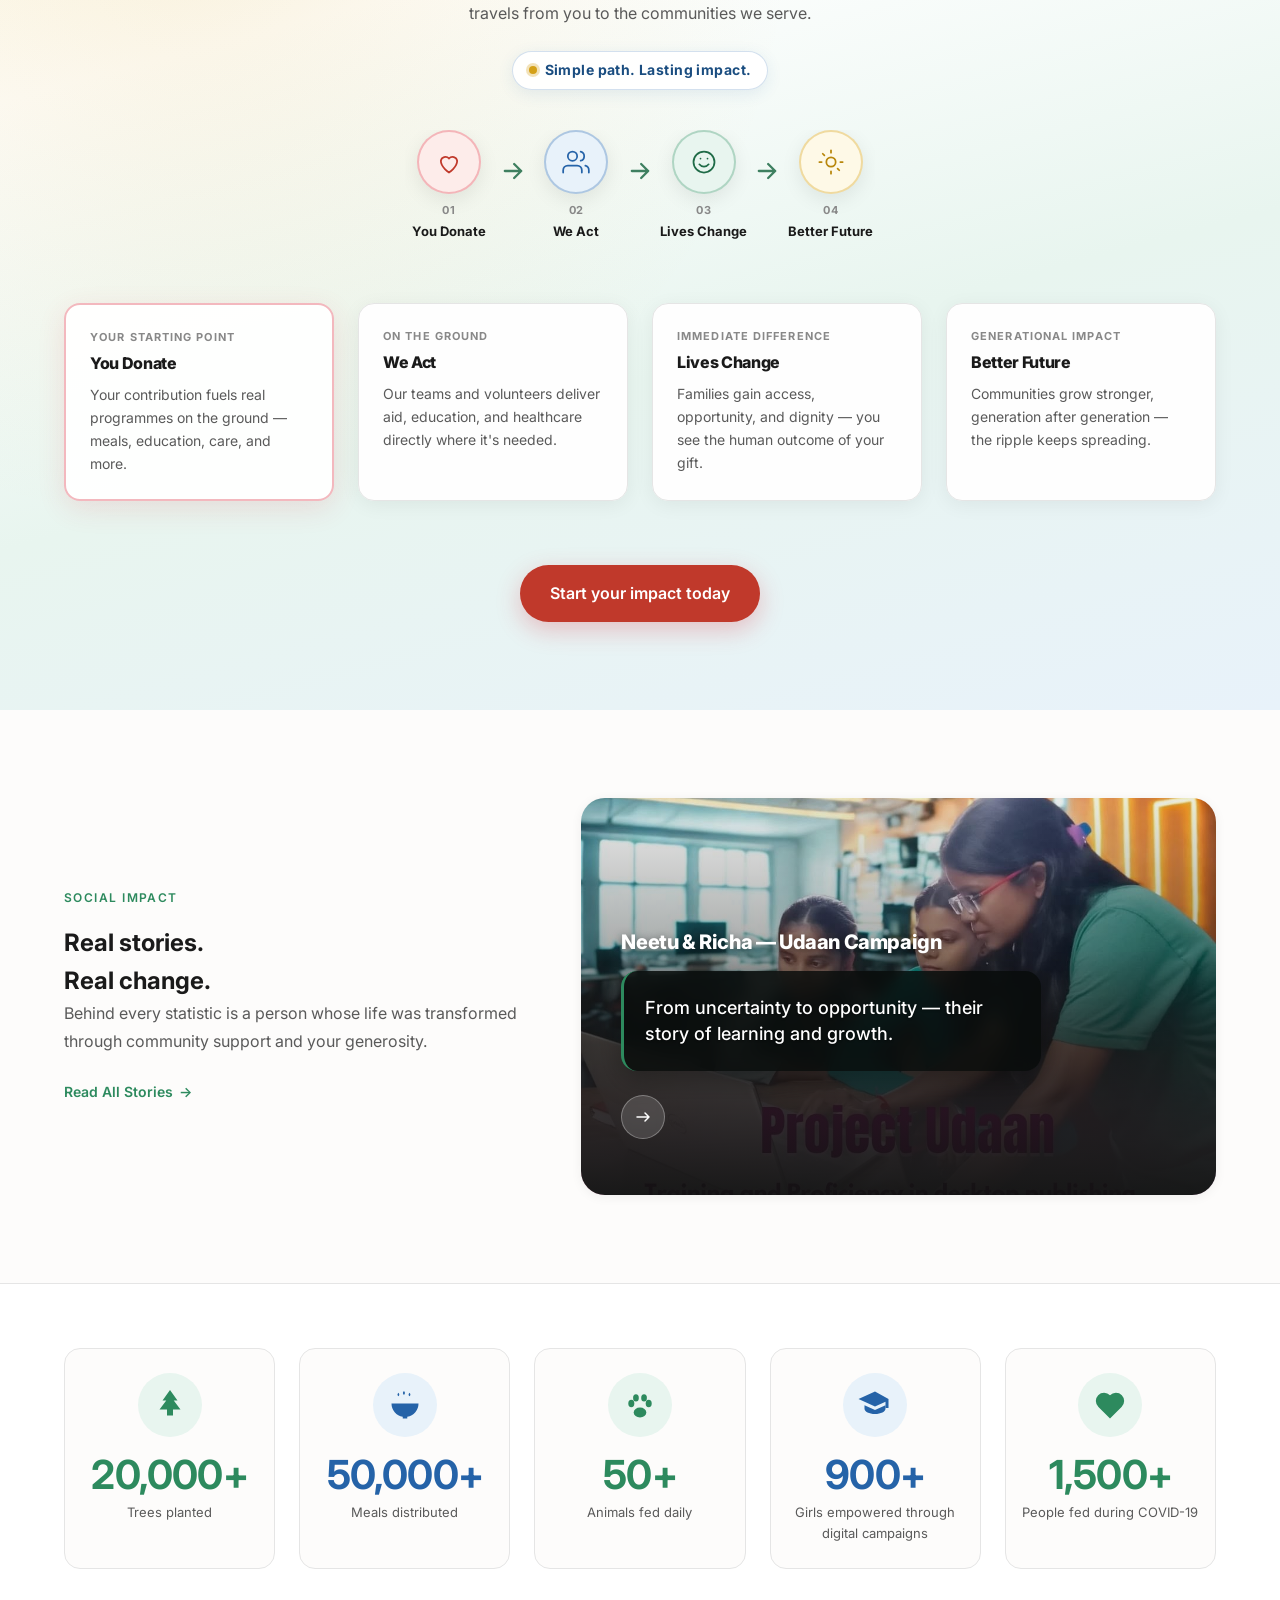
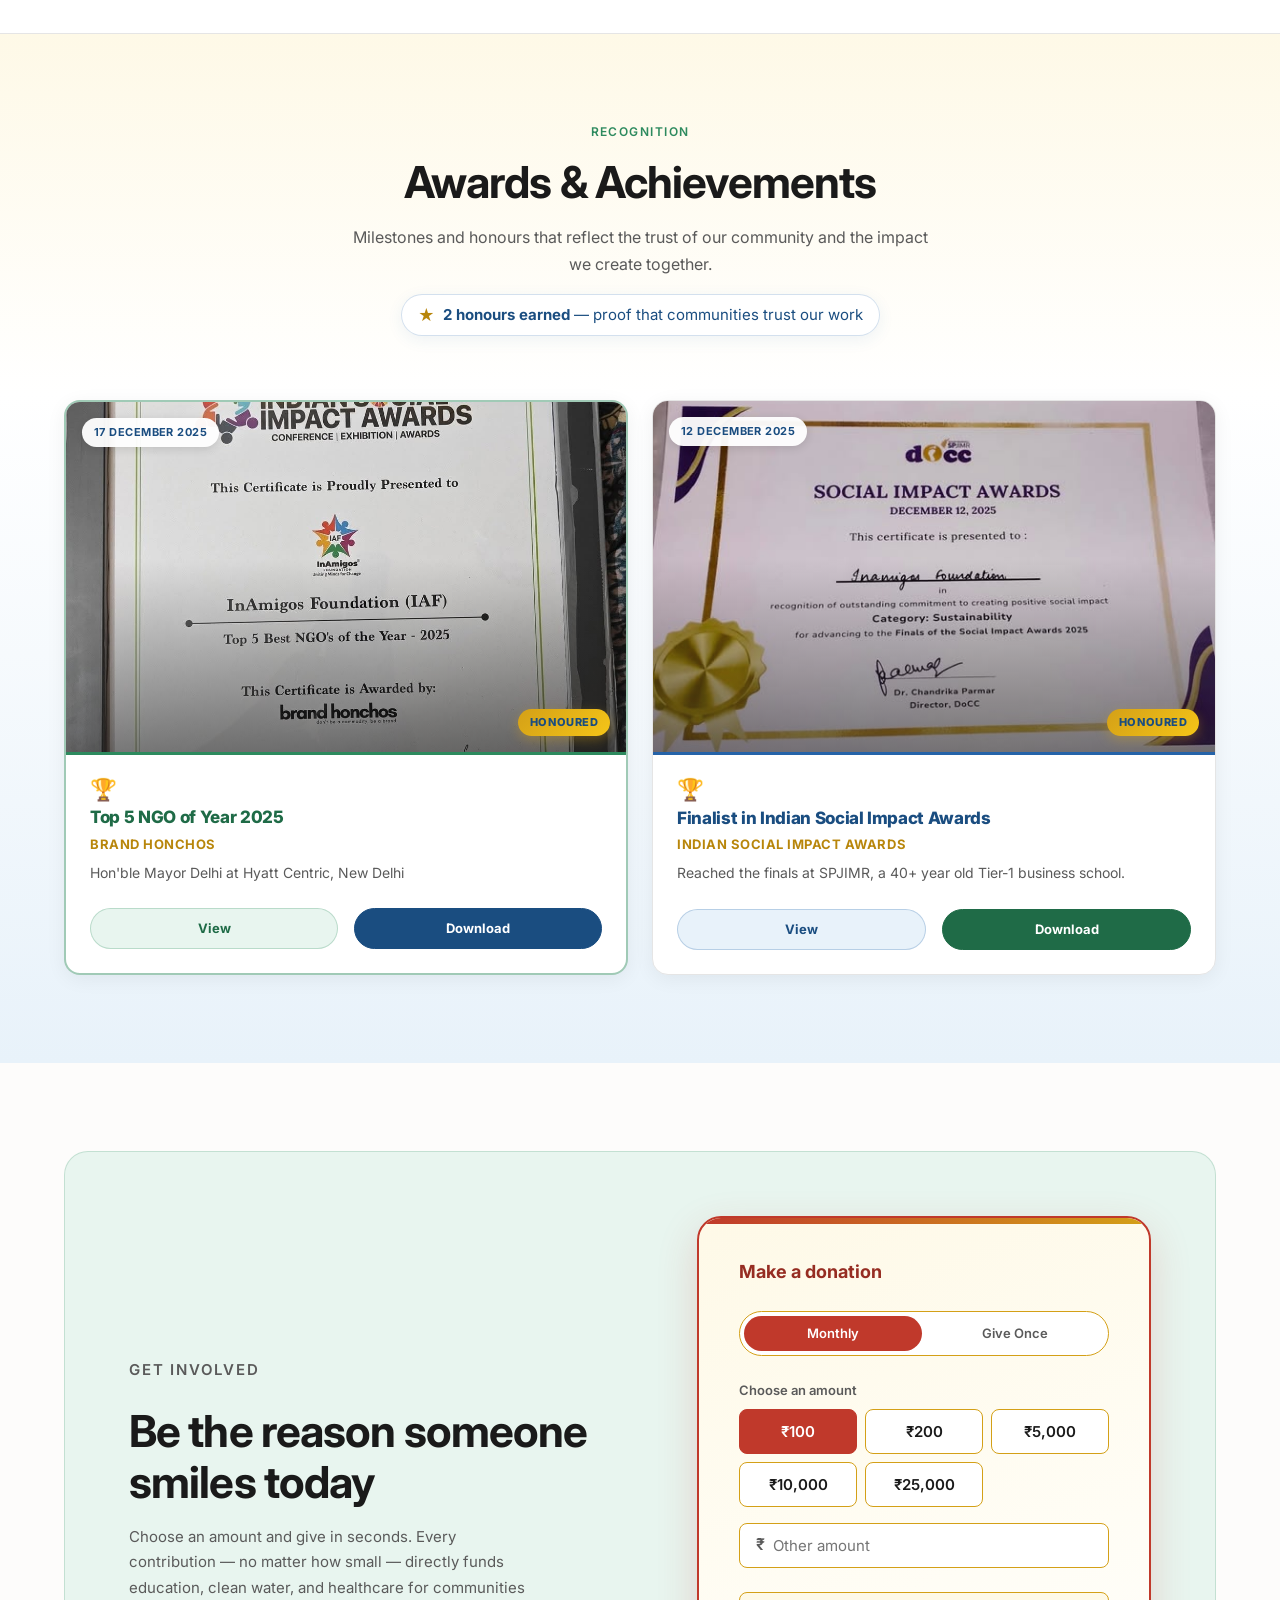
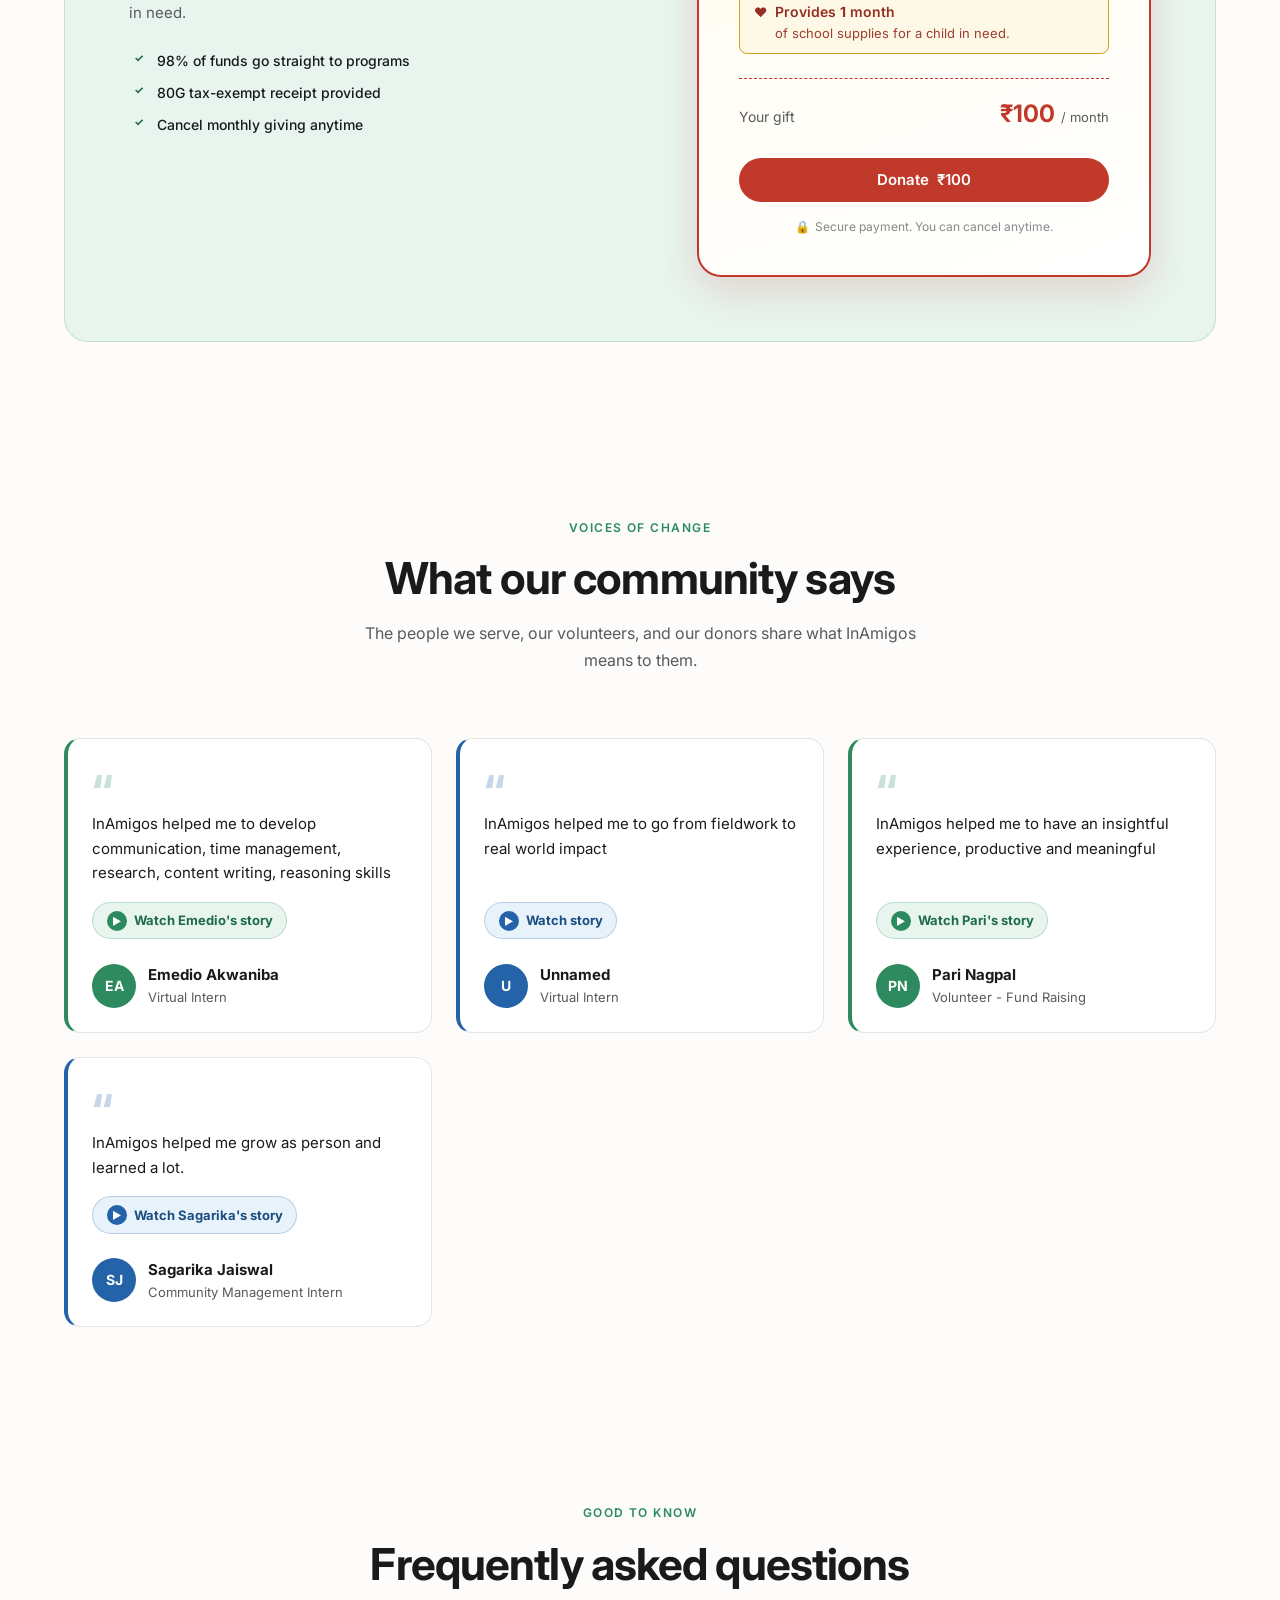
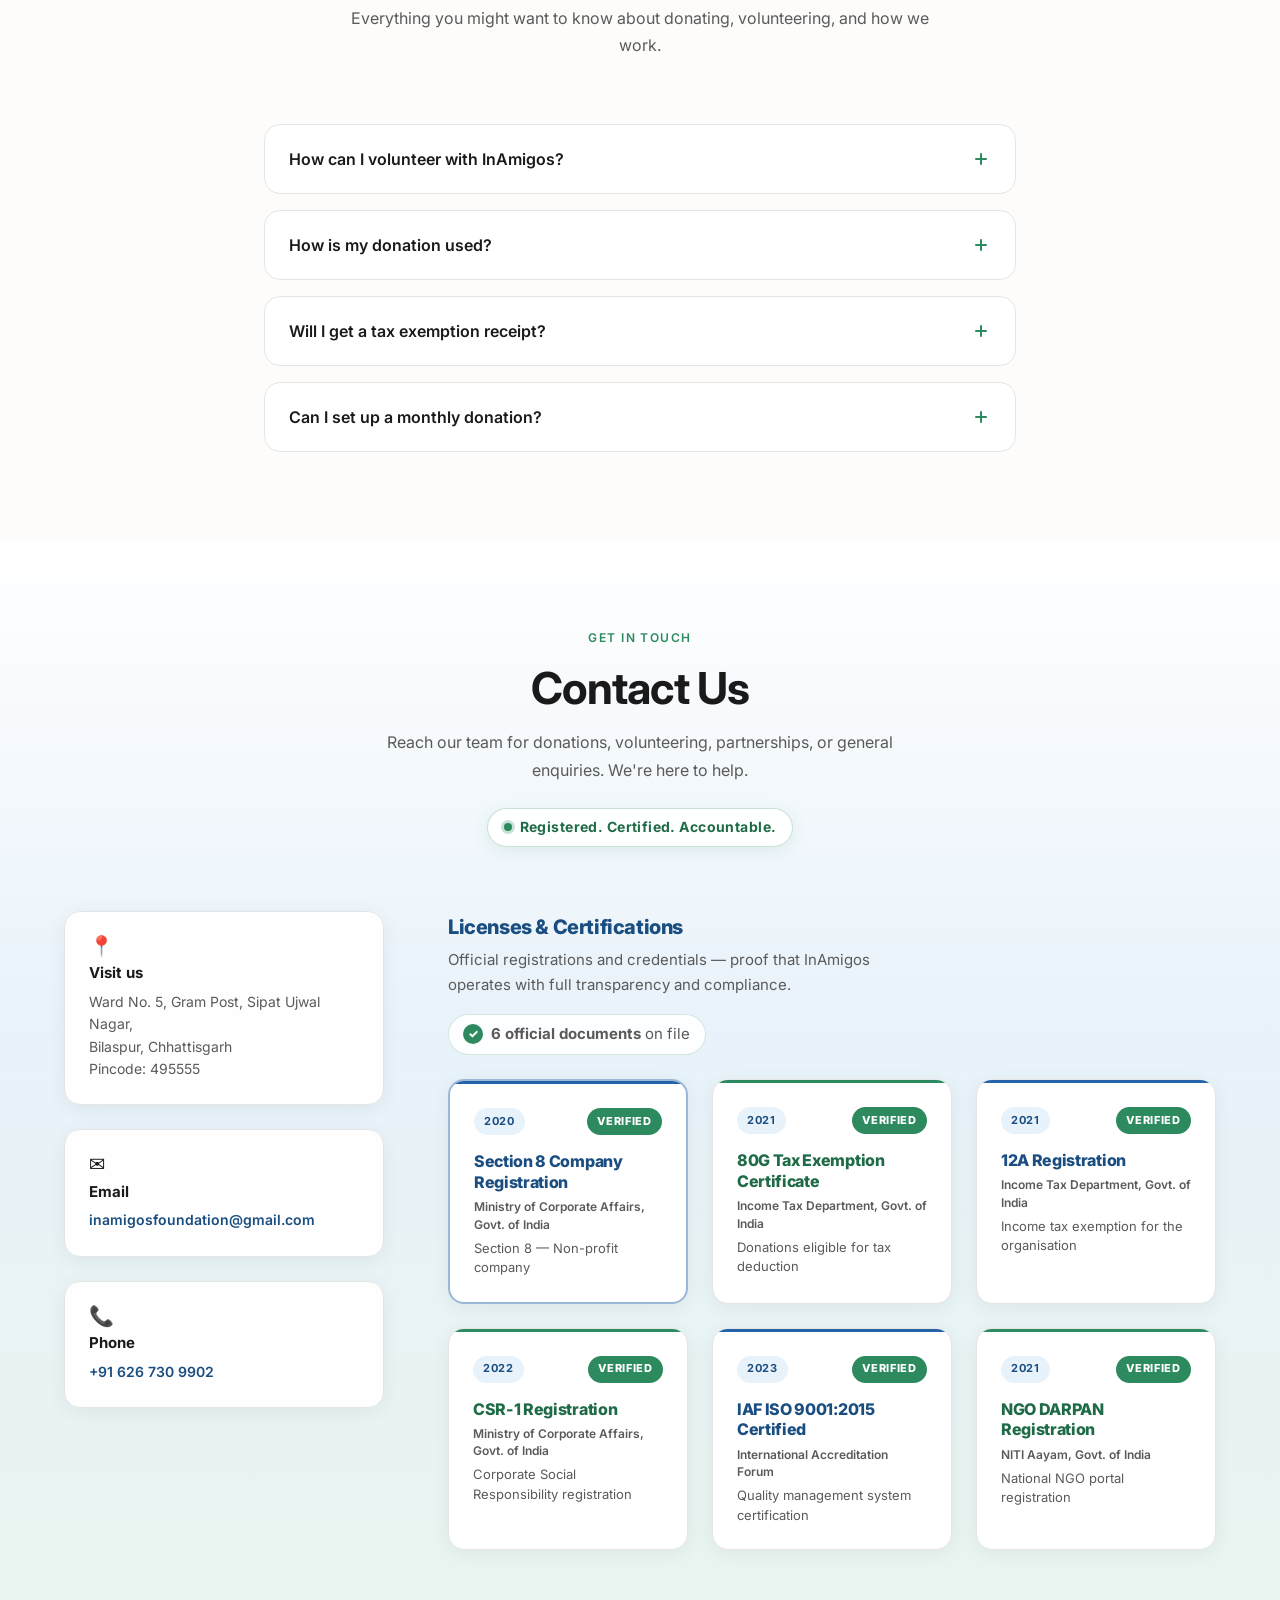
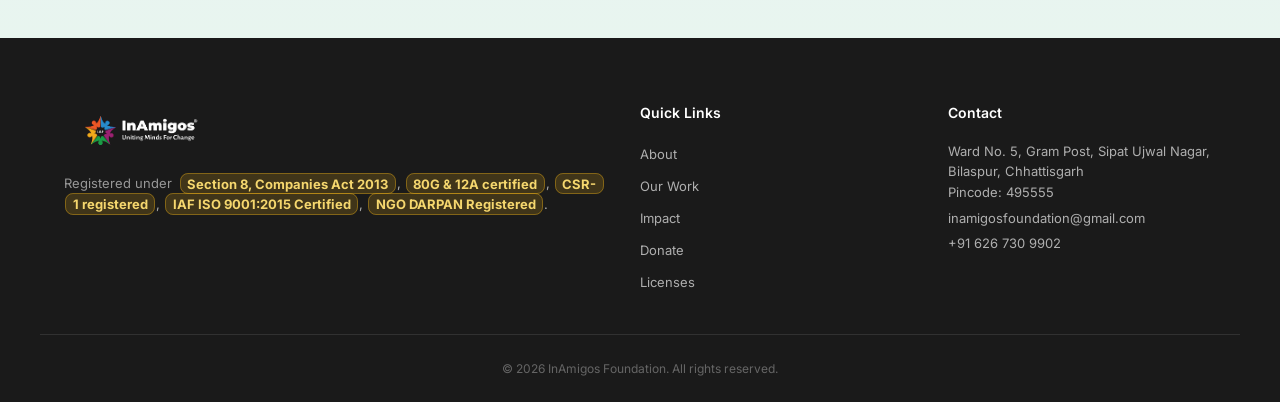
==== commit 1ef593e1: "Add README and validate custom donation minimum of ₹100. Co-authored-by: Cursor <cursoragent@cursor." ====
--- a/index.html
+++ b/index.html
@@ -577,13 +577,7 @@
                                 role="group"
                                 aria-label="Preset donation amounts"
                             >
-                                <button
-                                    type="button"
-                                    class="donate-amount"
-                                    data-amount="50"
-                                >
-                                    &#8377;50
-                                </button>
+                               
                                 <button
                                     type="button"
                                     class="donate-amount is-active"
@@ -601,7 +595,7 @@
                                 <button
                                     type="button"
                                     class="donate-amount"
-                                    data-amount="400"
+                                    data-amount="5000"
                                 >
                                     &#8377;5,000
                                 </button>
@@ -621,23 +615,39 @@
                                 </button>
                             </div>
 
-                            <div class="donate-card__custom">
-                                <label
-                                    for="custom-amount"
-                                    class="visually-hidden"
-                                    >Enter a custom amount in rupees</label
-                                >
-                                <span class="donate-card__currency"
-                                    >&#8377;</span
-                                >
-                                <input
-                                    type="number"
-                                    id="custom-amount"
-                                    min="1"
-                                    step="1"
-                                    inputmode="numeric"
-                                    placeholder="Other amount"
-                                />
+                            <div class="donate-card__custom-wrap">
+                                <div class="donate-card__custom">
+                                    <label
+                                        for="custom-amount"
+                                        class="visually-hidden"
+                                        >Enter a custom amount in rupees</label
+                                    >
+                                    <span class="donate-card__currency"
+                                        >&#8377;</span
+                                    >
+                                    <input
+                                        type="number"
+                                        id="custom-amount"
+                                        min="100"
+                                        step="1"
+                                        inputmode="numeric"
+                                        placeholder="Other amount"
+                                        aria-describedby="custom-amount-hint"
+                                    />
+                                </div>
+                                <p
+                                    id="custom-amount-hint"
+                                    class="donate-card__custom-hint"
+                                    role="status"
+                                    hidden
+                                >
+                                    Please enter at least
+                                    <strong class="donate-card__custom-hint-amount"
+                                        >&#8377;100</strong
+                                    >
+                                    — every contribution helps us reach more
+                                    people in need.
+                                </p>
                             </div>
 
                             <p class="donate-card__impact">
@@ -663,7 +673,7 @@
                                 <span>Your gift</span>
                                 <strong
                                     >&#8377;<span id="donate-total"
-                                        >1,000</span
+                                        >100</span
                                     ></strong
                                 ><span
                                     id="donate-frequency"
@@ -677,7 +687,7 @@
                                 class="btn btn--pill btn--red btn--block donate-card__submit"
                             >
                                 Donate
-                                <span id="donate-btn-amount">&#8377;1,000</span>
+                                <span id="donate-btn-amount">&#8377;100</span>
                             </button>
 
                             <p class="donate-card__secure">
--- a/styles.css
+++ b/styles.css
@@ -3014,6 +3014,10 @@
     color: var(--color-bg-white);
 }
 
+.donate-card__custom-wrap {
+    margin-bottom: var(--space-md);
+}
+
 .donate-card__custom {
     display: flex;
     align-items: center;
@@ -3022,12 +3026,38 @@
     background-color: var(--color-bg-white);
     border: 1.5px solid var(--color-yellow);
     border-radius: var(--radius-sm);
-    margin-bottom: var(--space-md);
     transition: border-color var(--transition);
 }
 
 .donate-card__custom:focus-within {
     border-color: var(--color-red);
+}
+
+.donate-card__custom:has(input[aria-invalid="true"]) {
+    border-color: var(--color-blue-dark);
+}
+
+.donate-card__custom-hint {
+    margin: 0.5rem 0 0;
+    font-size: 0.875rem;
+    line-height: 1.5;
+    font-weight: 600;
+    letter-spacing: 0.01em;
+    color: var(--color-blue-dark);
+}
+
+.donate-card__custom-hint-amount {
+    color: var(--color-black);
+    font-weight: 800;
+}
+
+.donate-card__custom-hint[hidden] {
+    display: none;
+}
+
+.donate-card__submit:disabled {
+    opacity: 0.55;
+    cursor: not-allowed;
 }
 
 .donate-card__currency {
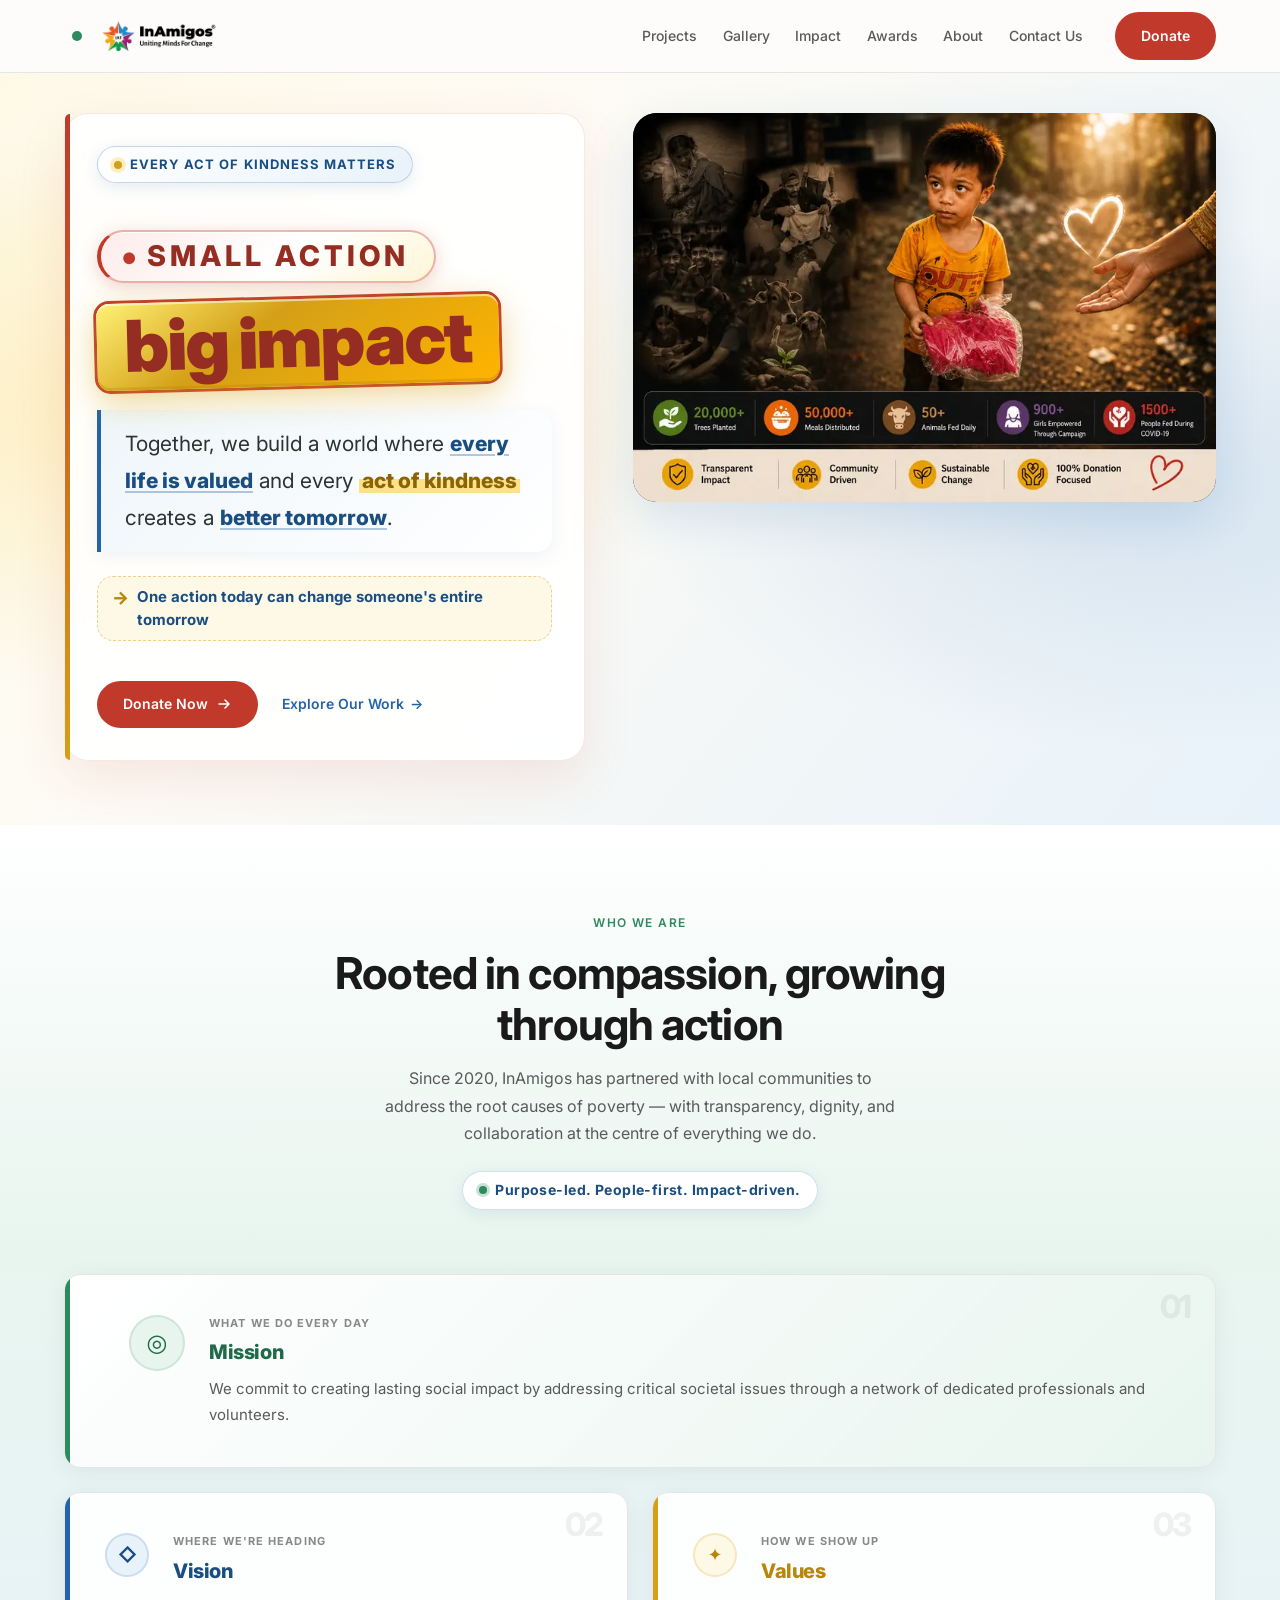
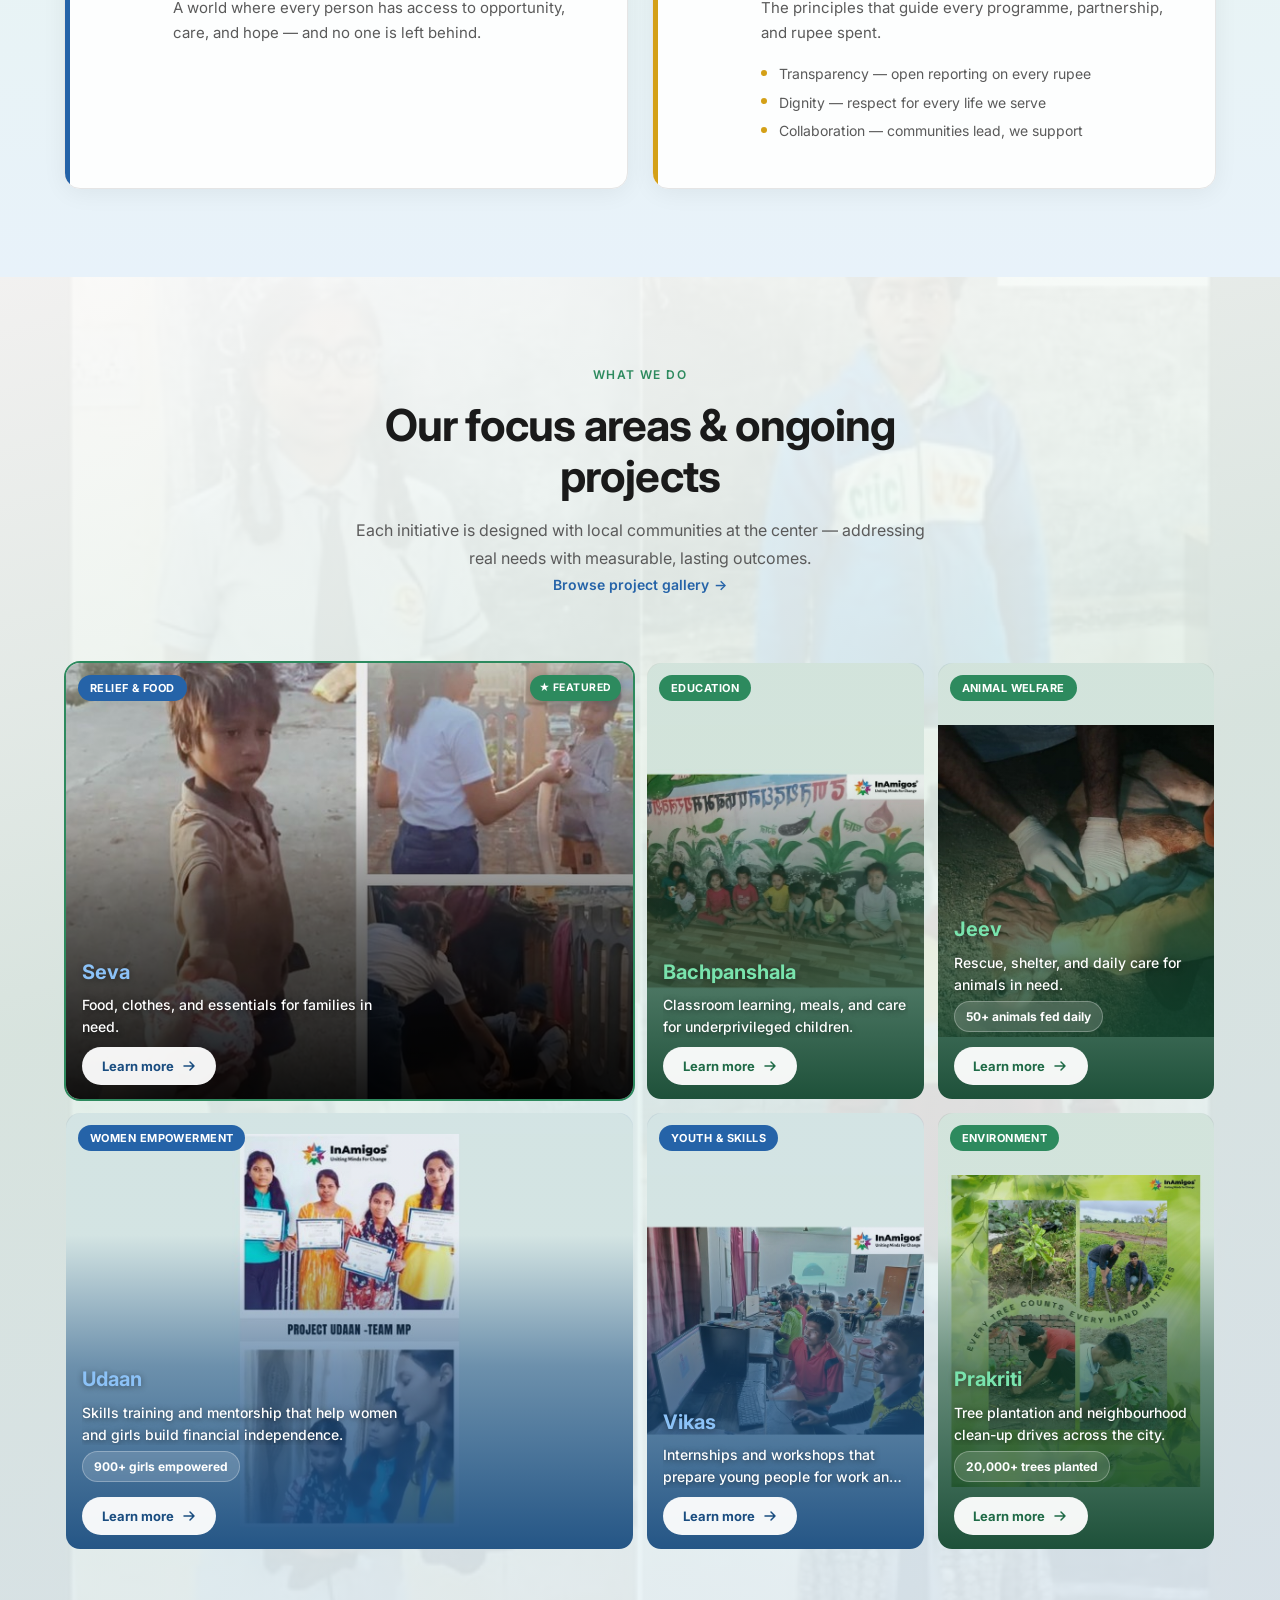
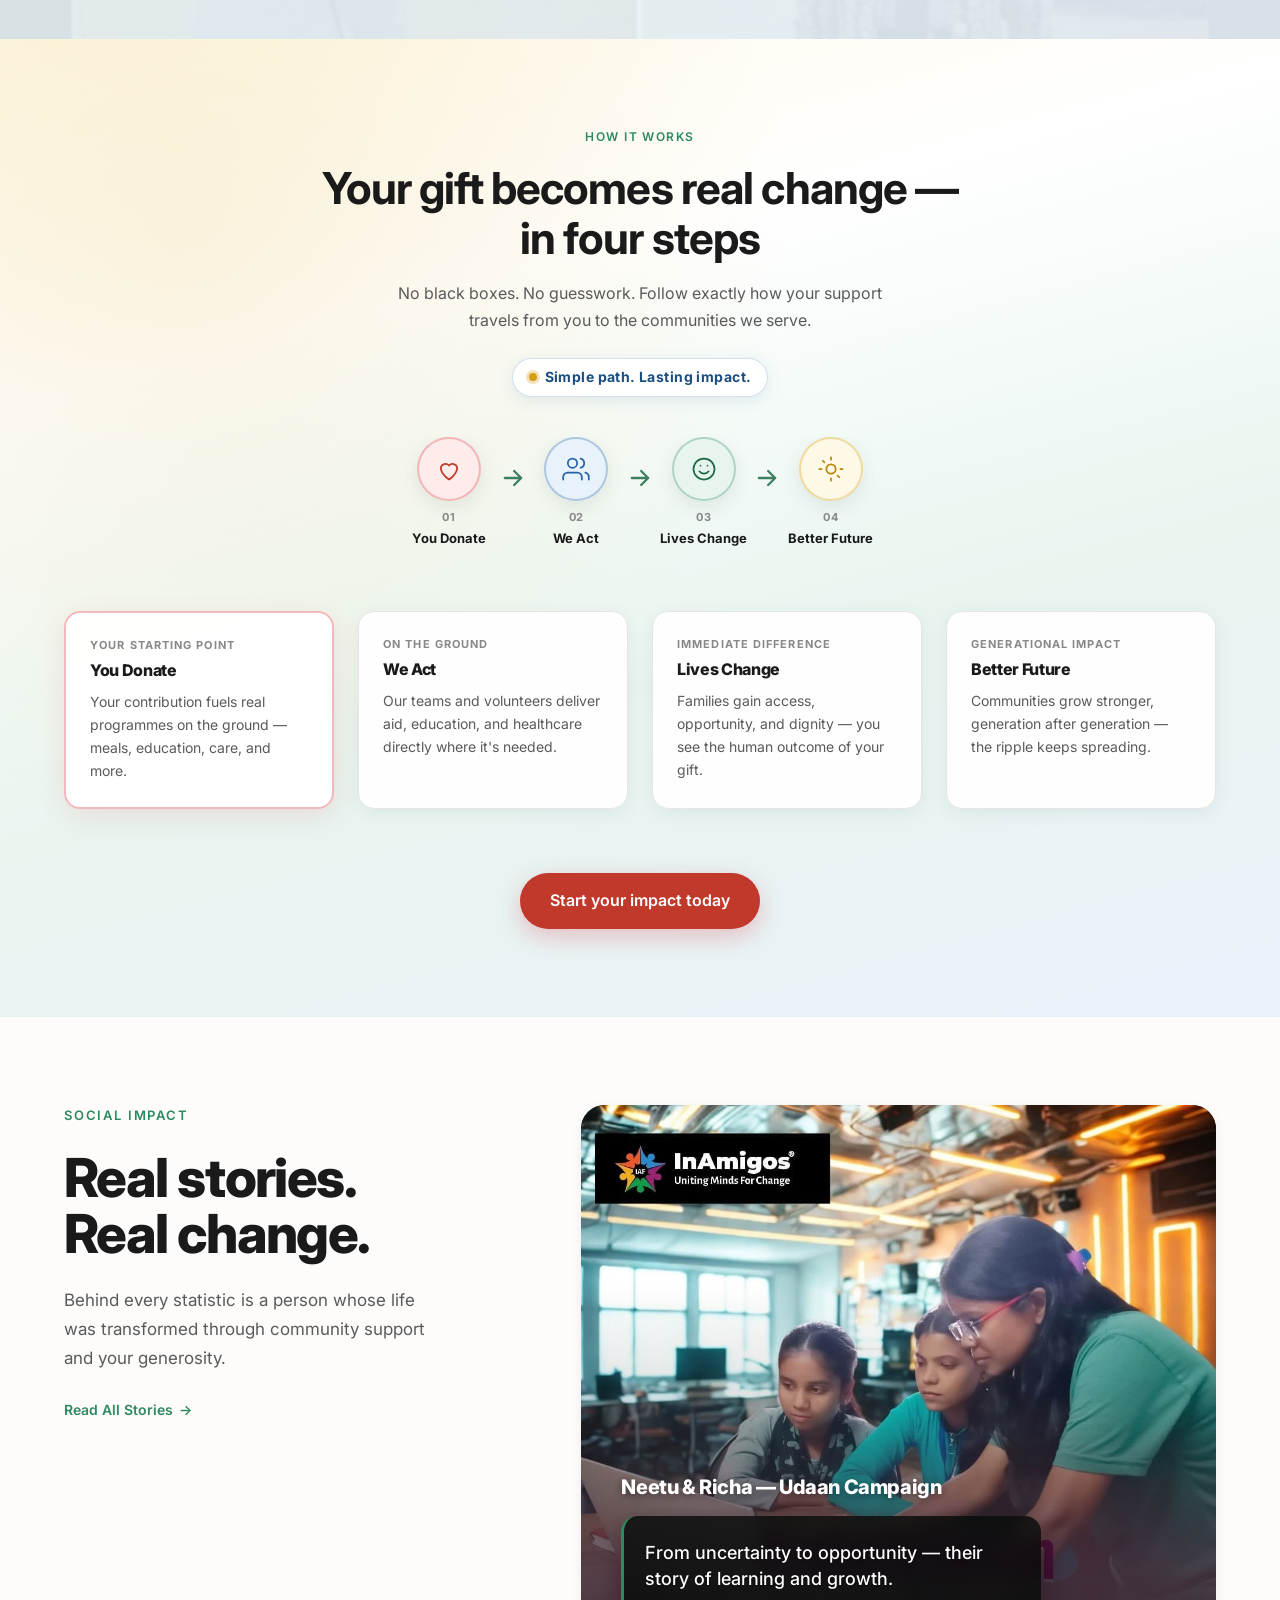
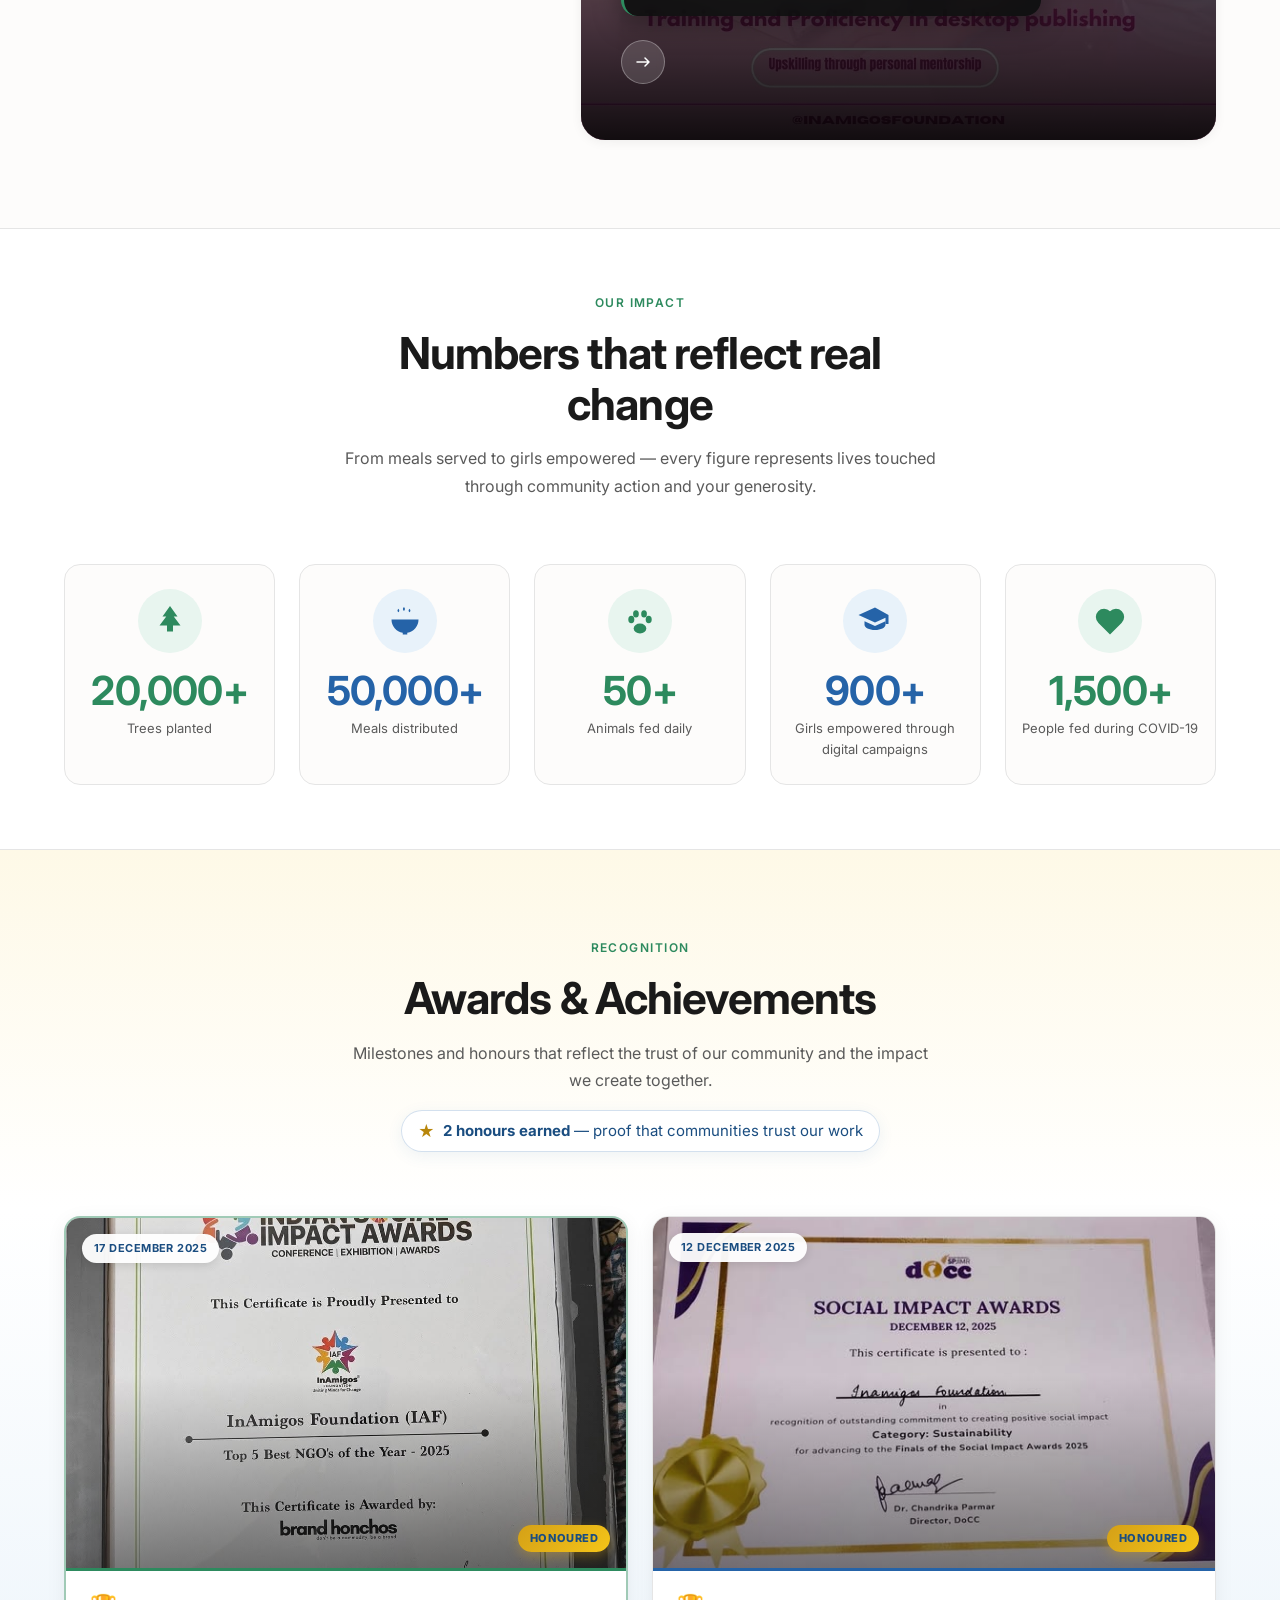
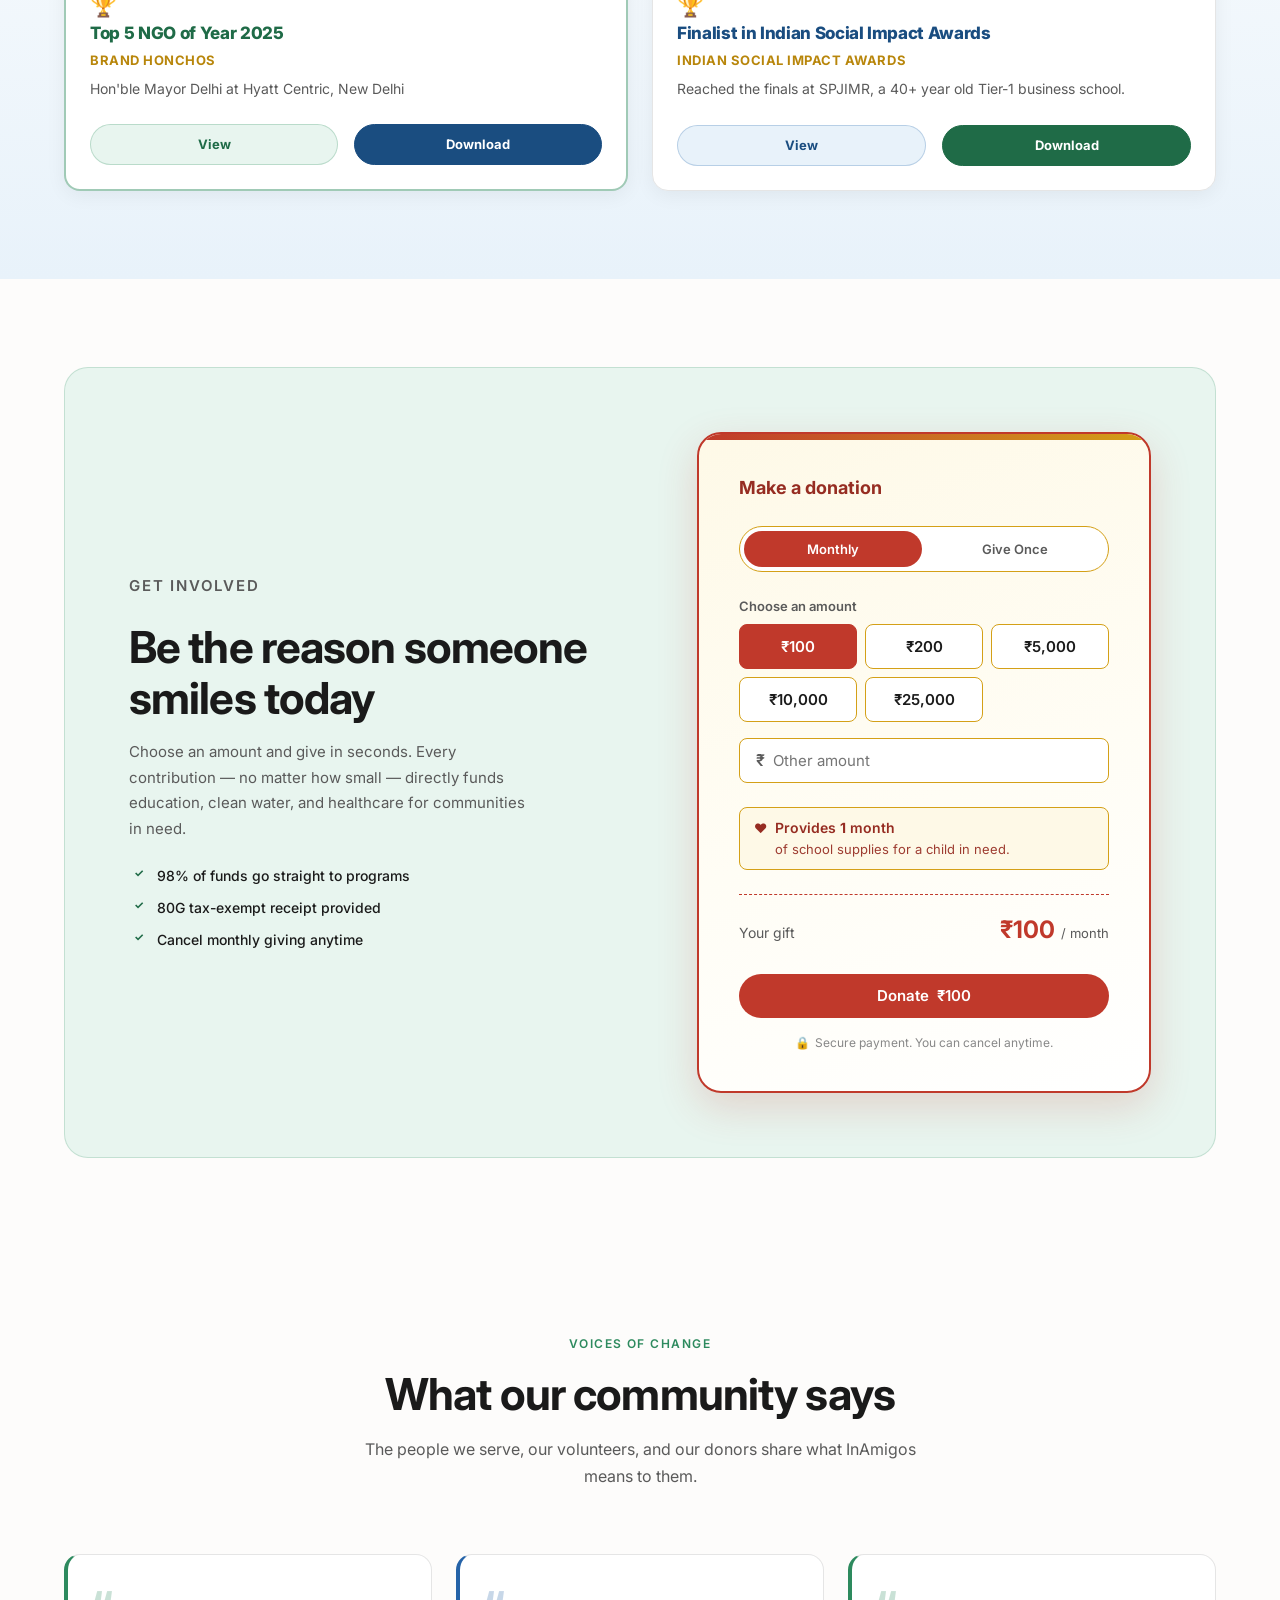
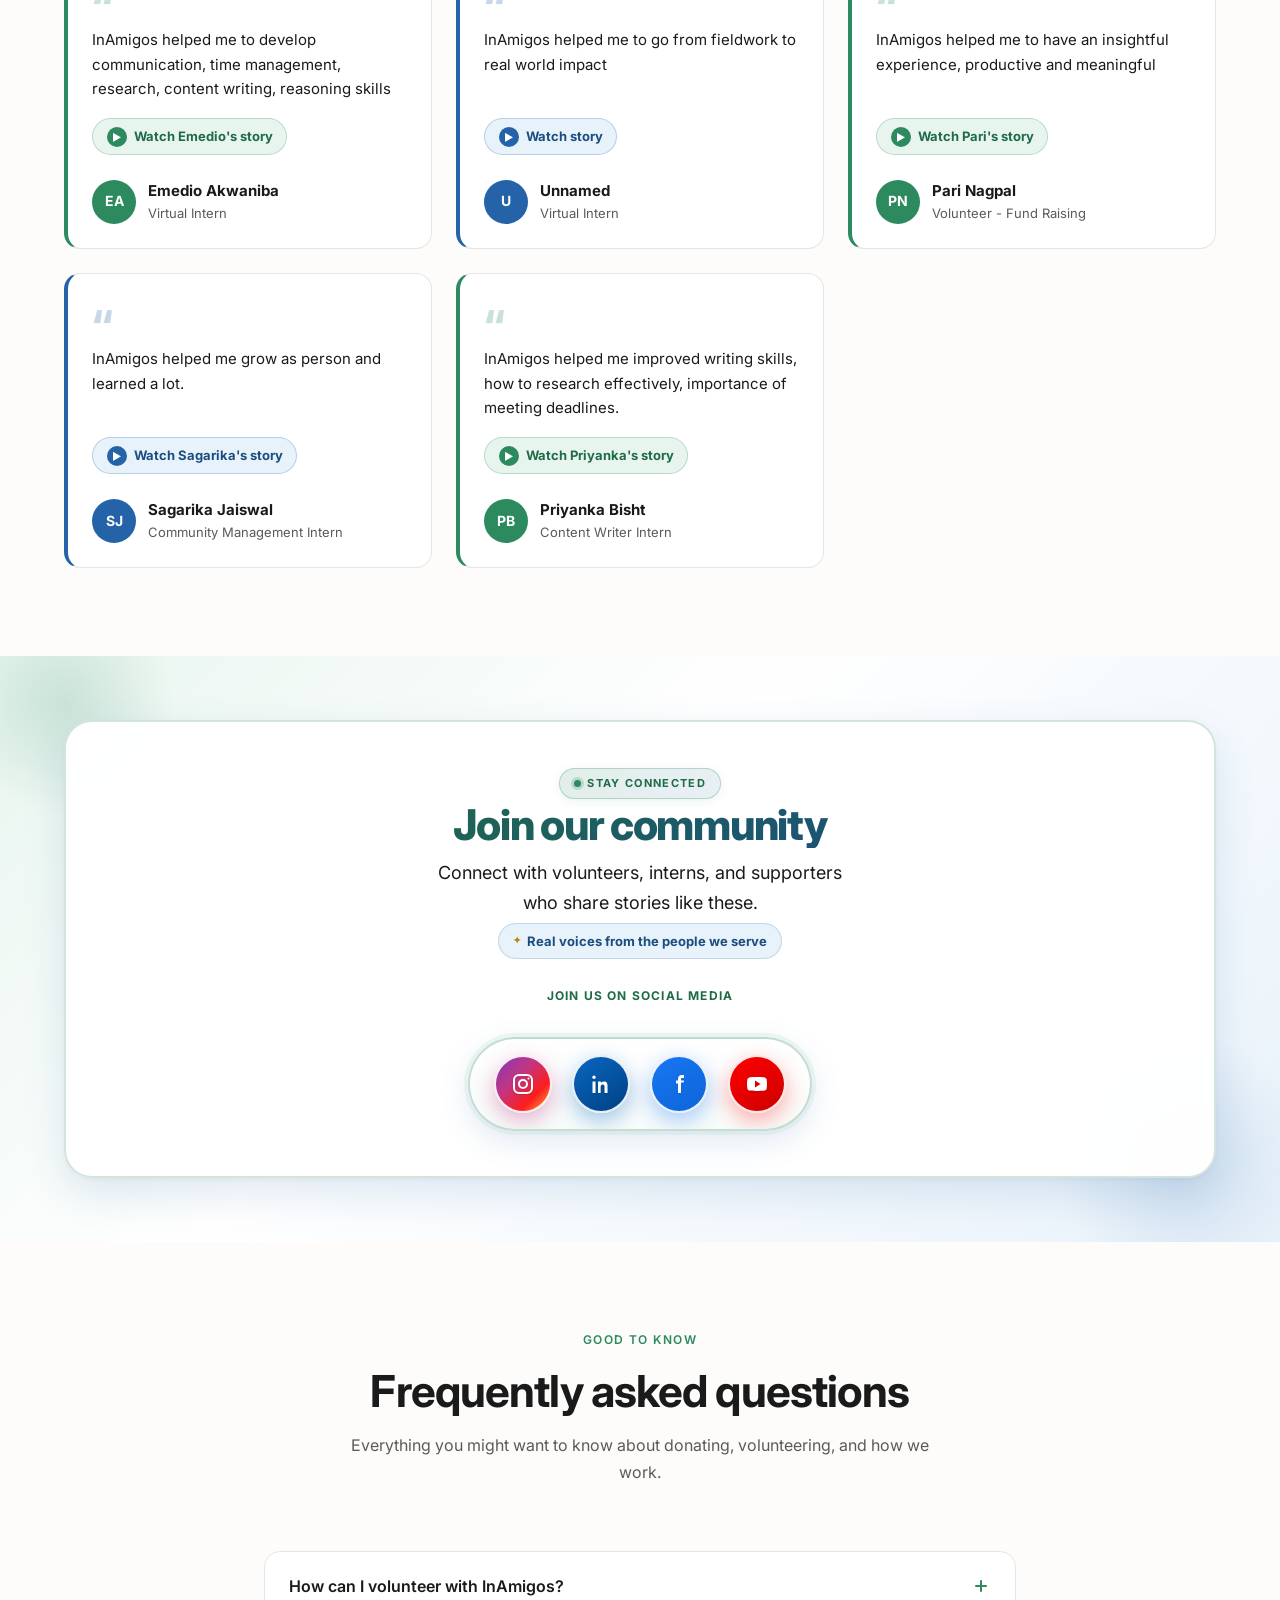
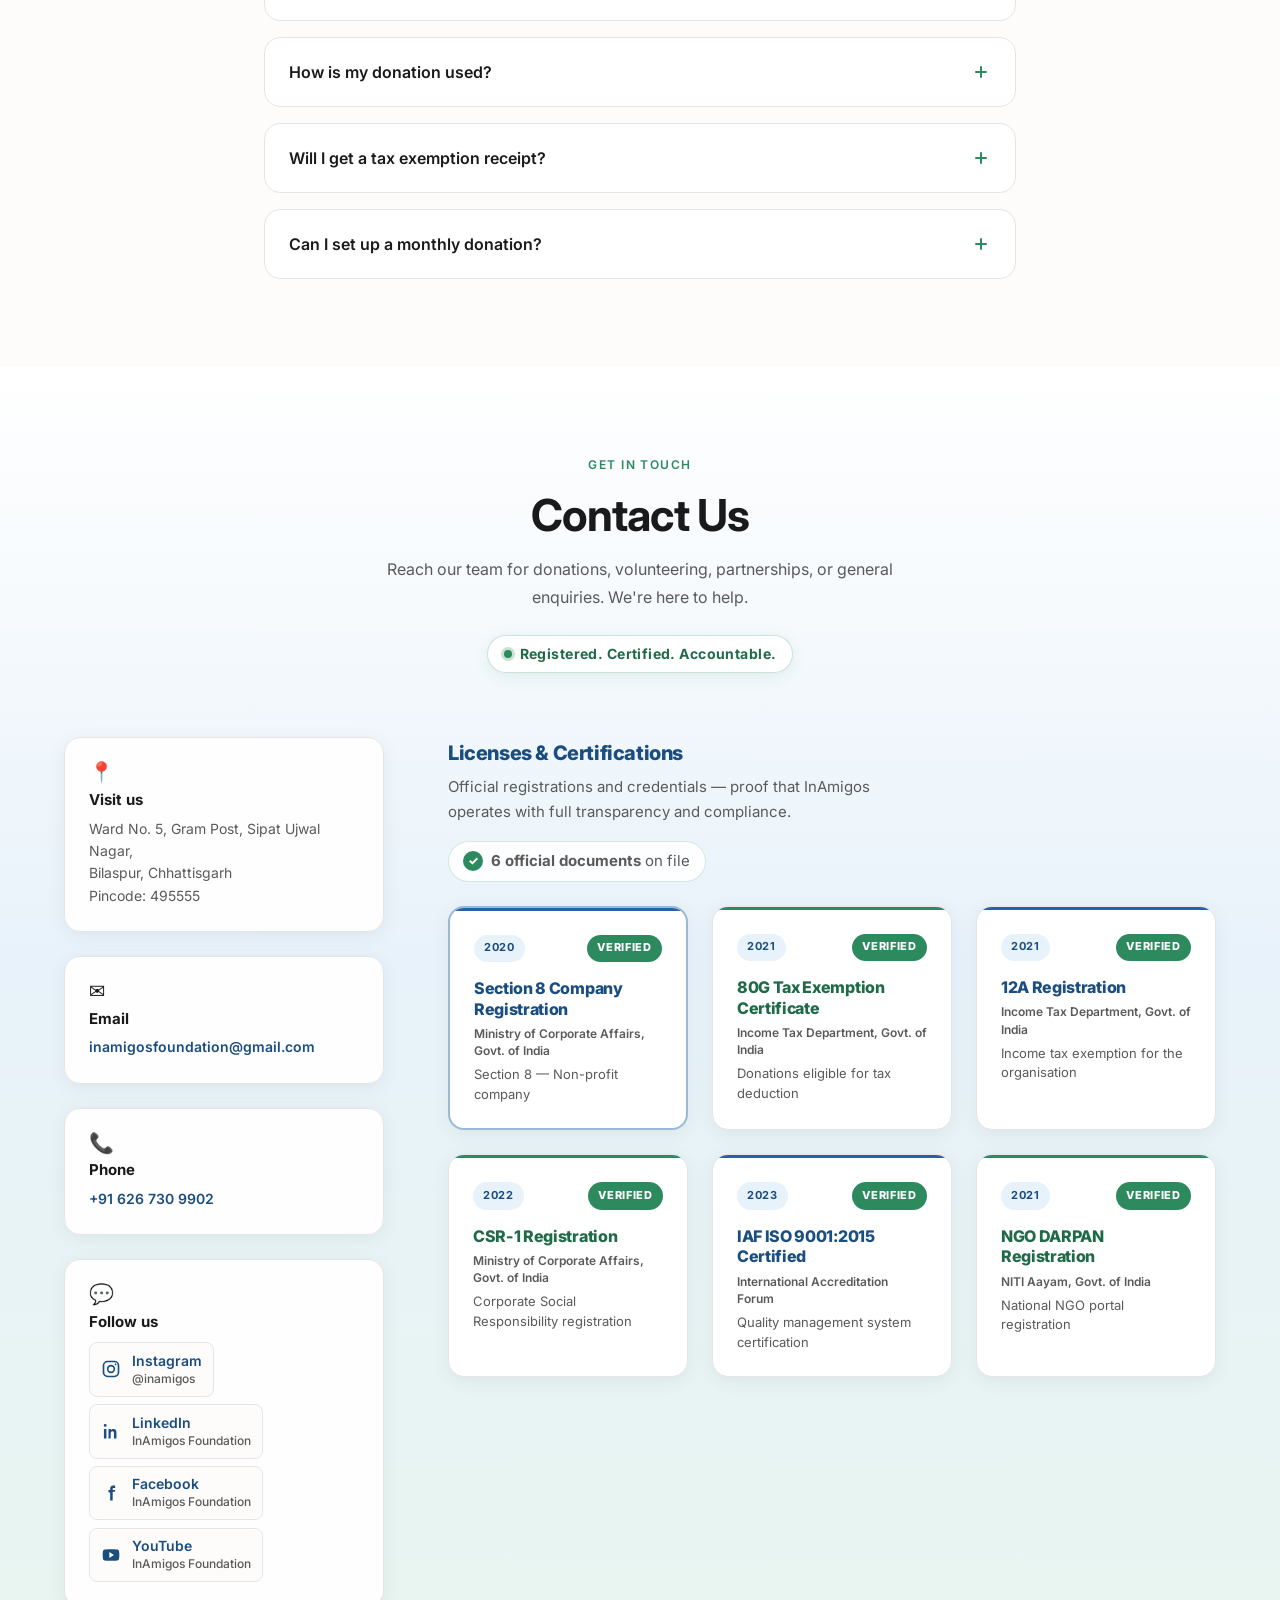
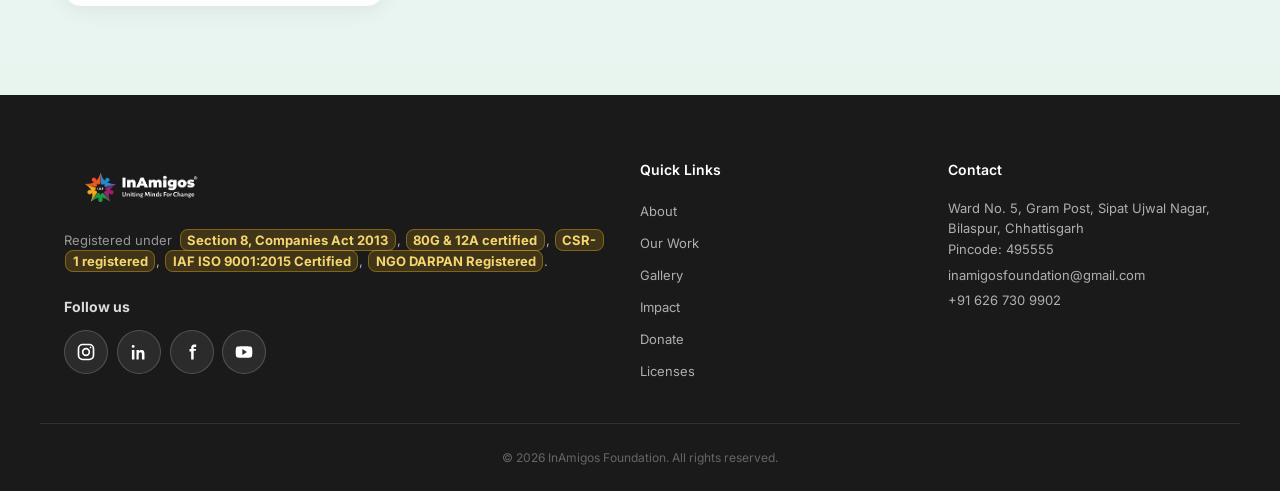
==== commit 07117589: "Redesign project tiles, add gallery page, and highlight Join our community social section. Unify Wha" ====
--- a/index.html
+++ b/index.html
@@ -69,18 +69,11 @@
                 <div class="nav__right">
                     <ul class="nav__links">
                         <li><a href="#projects">Projects</a></li>
-                        <li>
-                            <a href="#events">Events </a>
-                        </li>
-                        <li>
-                            <a href="#events">Initiatives </a>
-                        </li>
-                        <li><a href="#team">Our Team</a></li>
+                        <li><a href="gallery.html">Gallery</a></li>
+                        <li><a href="#impact">Impact</a></li>
                         <li><a href="#awards">Awards</a></li>
                         <li><a href="#about">About</a></li>
-                        <li><a href="#blog">Blog</a></li>
                         <li><a href="#contact">Contact Us</a></li>
-                        <li><a href="#mission">Mission</a></li>
                     </ul>
                     <a href="#donate-form" class="btn btn--pill btn--red"
                         >Donate</a
@@ -102,14 +95,12 @@
             <div class="mobile-menu" id="mobile-menu" hidden>
                 <ul class="mobile-menu__links">
                     <li><a href="#projects">Projects</a></li>
+                    <li><a href="gallery.html">Gallery</a></li>
                     <li><a href="/">Home</a></li>
-                    <li><a href="#events">Events &amp; Initiatives</a></li>
-                    <li><a href="#team">Our Team</a></li>
+                    <li><a href="#impact">Impact</a></li>
                     <li><a href="#awards">Awards &amp; Achievements</a></li>
                     <li><a href="#about">About</a></li>
-                    <li><a href="#blog">Blog</a></li>
                     <li><a href="#contact">Contact Us</a></li>
-                    <li><a href="#mission">Mission</a></li>
                 </ul>
                 <a
                     href="#donate-form"
@@ -143,11 +134,13 @@
                             Every act of kindness matters
                         </p>
                         <h1 id="hero-heading">
-                            <span class="hero__heading-line"
+                            <span
+                                class="hero__heading-line hero__heading-line--action"
                                 >Small action</span
                             >
                             <span class="hero__heading-accent">
-                                <span class="hero__heading-accent-inner"
+                                <span
+                                    class="hero__heading-accent-inner hero__heading-accent-inner--impact"
                                     >big impact</span
                                 >
                             </span>
@@ -218,7 +211,7 @@
                                     ./assets/hero/hero-1200.webp 1200w,
                                     ./assets/hero/hero-1536.webp 1536w
                                 "
-                                sizes="(max-width: 768px) 100vw, (max-width: 1200px) 50vw, 600px"
+                                sizes="(max-width: 768px) 100vw, (max-width: 1200px) 52vw, 680px"
                             />
                             <source
                                 type="image/jpeg"
@@ -230,7 +223,7 @@
                                     ./assets/hero/hero-1200.jpg 1200w,
                                     ./assets/hero/hero-1536.jpg 1536w
                                 "
-                                sizes="(max-width: 768px) 100vw, (max-width: 1200px) 50vw, 600px"
+                                sizes="(max-width: 768px) 100vw, (max-width: 1200px) 52vw, 680px"
                             />
                             <img
                                 src="./assets/hero/hero-768.jpg"
@@ -242,7 +235,7 @@
                                     ./assets/hero/hero-1200.jpg 1200w,
                                     ./assets/hero/hero-1536.jpg 1536w
                                 "
-                                sizes="(max-width: 768px) 100vw, (max-width: 1200px) 50vw, 600px"
+                                sizes="(max-width: 768px) 100vw, (max-width: 1200px) 52vw, 680px"
                                 alt="InAmigos impact collage — communities, children, meals, trees, and animals helped through kindness."
                                 class="hero__photo"
                                 width="1536"
@@ -282,6 +275,9 @@
                             at the center — addressing real needs with
                             measurable, lasting outcomes.
                         </p>
+                        <a href="gallery.html" class="link-arrow"
+                            >Browse project gallery</a
+                        >
                     </header>
 
                     <!--
@@ -339,9 +335,19 @@
                 aria-labelledby="impact-heading"
             >
                 <div class="container">
-                    <h2 id="impact-heading" class="visually-hidden">
-                        Our Impact
-                    </h2>
+                    <header
+                        class="section__header section__header--center stats-bar__header"
+                    >
+                        <p class="eyebrow">Our Impact</p>
+                        <h2 id="impact-heading">
+                            Numbers that reflect real change
+                        </h2>
+                        <p class="section__intro">
+                            From meals served to girls empowered — every figure
+                            represents lives touched through community action
+                            and your generosity.
+                        </p>
+                    </header>
                     <div class="stats-bar__grid" role="list">
                         <div
                             class="stats-bar__item stats-bar__item--green"
@@ -725,7 +731,45 @@
                     <div
                         class="testimonials__grid"
                         id="testimonials-grid"
+                        role="list"
+                        aria-live="polite"
                     ></div>
+                    <div
+                        class="testimonials__actions"
+                        id="testimonials-actions"
+                        hidden
+                    >
+                        <button
+                            type="button"
+                            class="btn btn--pill btn--green testimonials__load-more"
+                            id="testimonials-load-more"
+                            aria-expanded="false"
+                            aria-controls="testimonials-grid"
+                        >
+                            Load more voices
+                        </button>
+                    </div>
+                    <noscript>
+                        <style>
+                            .testimonial-card[hidden] {
+                                display: flex !important;
+                            }
+                            #testimonials-actions {
+                                display: none !important;
+                            }
+                        </style>
+                    </noscript>
+                </div>
+            </section>
+
+            <!-- Join our community — social (projects-data.js SOCIAL_PLACEMENTS.testimonials) -->
+            <section
+                id="join-community"
+                class="section social-section"
+                aria-labelledby="testimonials-social-title"
+            >
+                <div class="container">
+                    <div id="testimonials-social"></div>
                 </div>
             </section>
 
@@ -787,12 +831,14 @@
                             >NGO DARPAN Registered</a
                         >.
                     </p>
+                    <div id="footer-social" class="footer__social"></div>
                 </div>
                 <div class="footer__links">
                     <h3>Quick Links</h3>
                     <ul>
                         <li><a href="#about">About</a></li>
                         <li><a href="#projects">Our Work</a></li>
+                        <li><a href="gallery.html">Gallery</a></li>
                         <li><a href="#impact">Impact</a></li>
                         <li><a href="#donate-form">Donate</a></li>
                         <li><a href="#licenses">Licenses</a></li>
--- a/styles.css
+++ b/styles.css
@@ -122,19 +122,34 @@
 
 /* --- Accessibility --- */
 .skip-link {
-    position: absolute;
-    top: -100%;
+    position: fixed;
+    top: var(--space-sm);
     left: var(--space-sm);
-    z-index: 1000;
-    padding: var(--space-xs) var(--space-sm);
-    background: var(--color-dark);
+    z-index: 10000;
+    padding: 0.5rem 0.85rem;
+    background: var(--color-blue-dark);
     color: var(--color-bg-white);
     border-radius: var(--radius-sm);
+    font-size: 0.875rem;
     font-weight: 600;
-}
-
-.skip-link:focus {
-    top: var(--space-sm);
+    text-decoration: none;
+    box-shadow: 0 4px 16px rgba(26, 77, 128, 0.25);
+    clip: rect(0 0 0 0);
+    clip-path: inset(50%);
+    width: 1px;
+    height: 1px;
+    overflow: hidden;
+    white-space: nowrap;
+    border: 0;
+}
+
+.skip-link:focus-visible {
+    clip: auto;
+    clip-path: none;
+    width: auto;
+    height: auto;
+    overflow: visible;
+    white-space: normal;
 }
 
 /* --- Layout --- */
@@ -369,6 +384,16 @@
     color: var(--color-green);
 }
 
+.nav__label {
+    font-size: 0.875rem;
+    font-weight: 500;
+    white-space: nowrap;
+    color: var(--color-text-muted);
+    opacity: 0.72;
+    cursor: default;
+    user-select: none;
+}
+
 .nav__right {
     display: flex;
     align-items: center;
@@ -448,6 +473,17 @@
 .mobile-menu__links a:hover {
     background-color: var(--color-green-light);
     color: var(--color-green-dark);
+}
+
+.mobile-menu__links .nav__label {
+    display: block;
+    padding: 0.65rem 0.5rem;
+    font-size: 1rem;
+    font-weight: 500;
+    color: var(--color-text-muted);
+    opacity: 0.72;
+    cursor: default;
+    user-select: none;
 }
 
 /* --- Mobile section breadcrumbs --- */
@@ -575,20 +611,35 @@
     z-index: 1;
     display: grid;
     grid-template-columns: 1fr 1fr;
-    align-items: center;
+    align-items: start;
     gap: clamp(1.25rem, 4vw, 3rem);
 }
 
 .hero__content {
+    position: relative;
     max-width: 38rem;
     padding: clamp(1.25rem, 3vw, 2rem);
     background: rgba(255, 255, 255, 0.88);
     backdrop-filter: blur(10px);
     border-radius: var(--radius-lg);
-    border: 1px solid rgba(37, 99, 168, 0.14);
-    box-shadow:
-        0 20px 50px rgba(37, 99, 168, 0.1),
-        inset 5px 0 0 var(--color-yellow);
+    border: 1px solid rgba(192, 57, 43, 0.12);
+    box-shadow: 0 20px 50px rgba(192, 57, 43, 0.1);
+}
+
+.hero__content::after {
+    content: "";
+    position: absolute;
+    left: 0;
+    top: 0;
+    bottom: 0;
+    width: 5px;
+    border-radius: var(--radius-lg) 0 0 var(--radius-lg);
+    background: linear-gradient(
+        180deg,
+        var(--color-red) 0%,
+        var(--color-yellow) 100%
+    );
+    pointer-events: none;
 }
 
 /* Blue chip = trust; yellow dot = optimism (Von Restorff — distinct marker) */
@@ -642,42 +693,94 @@
     margin-bottom: var(--space-md);
 }
 
-/* Blue primer — sets up the yellow payoff (peak-end rule) */
+/* Red primer = urgency to act; yellow payoff = optimistic reward (peak-end rule) */
 .hero__heading-line {
-    display: block;
+    display: inline-block;
     font-size: 0.42em;
-    font-weight: 600;
-    letter-spacing: 0.12em;
+    font-weight: 800;
+    letter-spacing: 0.14em;
     text-transform: uppercase;
-    color: var(--color-blue);
-    margin-bottom: 0.35em;
-}
-
-/* Yellow block = maximum salience; blue text = trust on optimism */
+    margin-bottom: 0.45em;
+}
+
+.hero__heading-line--action {
+    padding: 0.35em 0.85em 0.35em 0.75em;
+    color: var(--color-red-dark);
+    background: linear-gradient(
+        135deg,
+        var(--color-red-light) 0%,
+        #fff 55%,
+        rgba(255, 210, 77, 0.2) 100%
+    );
+    border: 2px solid rgba(192, 57, 43, 0.35);
+    border-left: 4px solid var(--color-red);
+    border-radius: var(--radius-pill);
+    box-shadow:
+        0 4px 18px rgba(192, 57, 43, 0.22),
+        inset 0 1px 0 rgba(255, 255, 255, 0.85);
+}
+
+.hero__heading-line--action::before {
+    content: "●";
+    display: inline-block;
+    margin-right: 0.45em;
+    font-size: 0.55em;
+    color: var(--color-red);
+    vertical-align: middle;
+    animation: hero-pulse-dot 2.5s ease-in-out infinite;
+}
+
+/* Yellow block = Von Restorff salience; red ring = urgency anchor */
 .hero__heading-accent {
     display: block;
-    line-height: 1.05;
+    line-height: 1.02;
+    margin-top: 0.05em;
 }
 
 .hero__heading-accent-inner {
     display: inline-block;
-    padding: 0.06em 0.32em 0.1em;
+    padding: 0.08em 0.38em 0.12em;
     font-size: 1.05em;
     font-weight: 900;
     letter-spacing: -0.03em;
     text-transform: lowercase;
-    color: var(--color-blue-dark);
+    border-radius: 0.18em;
+    transform: rotate(-1.5deg);
+}
+
+.hero__heading-accent-inner--impact {
+    color: var(--color-red-dark);
     background: linear-gradient(
-        135deg,
-        #ffe066 0%,
-        var(--color-yellow) 45%,
-        #f5c518 100%
+        145deg,
+        #fff176 0%,
+        var(--color-yellow) 38%,
+        #ffb300 100%
     );
-    border-radius: 0.15em;
     box-shadow:
-        0 8px 28px rgba(212, 160, 23, 0.4),
-        inset 0 -2px 0 rgba(184, 134, 11, 0.25);
-    transform: rotate(-1.5deg);
+        0 10px 32px rgba(212, 160, 23, 0.45),
+        0 0 0 3px var(--color-red),
+        inset 0 -3px 0 rgba(184, 134, 11, 0.35),
+        inset 0 2px 0 rgba(255, 255, 255, 0.55);
+    animation: hero-impact-glow 3s ease-in-out infinite;
+}
+
+@keyframes hero-impact-glow {
+    0%,
+    100% {
+        box-shadow:
+            0 10px 32px rgba(212, 160, 23, 0.45),
+            0 0 0 3px var(--color-red),
+            inset 0 -3px 0 rgba(184, 134, 11, 0.35),
+            inset 0 2px 0 rgba(255, 255, 255, 0.55);
+    }
+    50% {
+        box-shadow:
+            0 14px 40px rgba(212, 160, 23, 0.55),
+            0 0 0 3px var(--color-red),
+            0 0 24px rgba(255, 210, 77, 0.45),
+            inset 0 -3px 0 rgba(184, 134, 11, 0.35),
+            inset 0 2px 0 rgba(255, 255, 255, 0.55);
+    }
 }
 
 .hero__message {
@@ -754,26 +857,603 @@
     gap: var(--space-md);
 }
 
-.hero__visual {
-    line-height: 0;
+/* --- Social banner (contextual mid-page + former hero strip) --- */
+.social-banner {
+    margin-top: var(--space-xl);
+    padding: var(--space-md) var(--space-lg);
+    background: rgba(255, 255, 255, 0.72);
+    border: 1px solid rgba(37, 99, 168, 0.12);
+    border-radius: var(--radius-lg);
+    box-shadow: 0 4px 20px rgba(37, 99, 168, 0.06);
+}
+
+.social-banner--stories {
+    grid-column: 1 / -1;
+}
+
+.social-banner--featured {
+    margin-top: 0;
+}
+
+/* --- Follow the journey — standalone social section --- */
+.social-section {
+    position: relative;
+    padding: clamp(2.5rem, 6vw, 4rem) 0;
+    scroll-margin-top: var(--header-offset);
     background: linear-gradient(
         135deg,
-        var(--color-yellow-light) 0%,
+        var(--color-green-light) 0%,
+        rgba(255, 255, 255, 0.92) 42%,
         var(--color-blue-light) 100%
     );
+    overflow: hidden;
+    isolation: isolate;
+}
+
+.social-section::before,
+.social-section::after {
+    content: "";
+    position: absolute;
+    border-radius: 50%;
+    pointer-events: none;
+    z-index: 0;
+}
+
+.social-section::before {
+    top: -4rem;
+    left: -3rem;
+    width: 14rem;
+    height: 14rem;
+    background: radial-gradient(
+        circle,
+        rgba(45, 138, 94, 0.18) 0%,
+        transparent 70%
+    );
+}
+
+.social-section::after {
+    right: -2rem;
+    bottom: -3rem;
+    width: 16rem;
+    height: 16rem;
+    background: radial-gradient(
+        circle,
+        rgba(37, 99, 168, 0.14) 0%,
+        transparent 72%
+    );
+}
+
+.social-section .container {
+    position: relative;
+    z-index: 1;
+}
+
+.social-section .social-banner {
+    position: relative;
+    margin-top: 0;
+    padding: clamp(1.75rem, 4vw, 2.85rem) clamp(1.35rem, 4vw, 3rem);
+    background: rgba(255, 255, 255, 0.96);
+    border: 2px solid rgba(45, 138, 94, 0.22);
+    border-radius: calc(var(--radius-lg) + 4px);
+    box-shadow:
+        0 2px 4px rgba(0, 0, 0, 0.03),
+        0 16px 40px rgba(37, 99, 168, 0.14),
+        0 0 0 1px rgba(255, 255, 255, 0.65) inset;
+    overflow: hidden;
+    animation: social-section-enter 0.65s cubic-bezier(0.22, 1, 0.36, 1) both;
+}
+
+.social-section .social-banner__shine {
+    position: absolute;
+    inset: -40% -20%;
+    background: linear-gradient(
+        115deg,
+        transparent 38%,
+        rgba(255, 255, 255, 0.55) 50%,
+        transparent 62%
+    );
+    transform: translateX(-120%) rotate(8deg);
+    animation: social-section-shine 4.5s ease-in-out 1.2s infinite;
+    pointer-events: none;
+}
+
+.social-section .social-banner__inner {
+    position: relative;
+    z-index: 1;
+    display: flex;
+    flex-direction: column;
+    align-items: center;
+    text-align: center;
+    gap: var(--space-md);
+}
+
+.social-section__eyebrow {
+    display: inline-flex;
+    align-items: center;
+    gap: 0.4rem;
+    margin: 0 auto 0.15rem;
+    padding: 0.38rem 0.9rem;
+    font-size: 0.6875rem;
+    font-weight: 700;
+    letter-spacing: 0.12em;
+    text-transform: uppercase;
+    color: var(--color-green-dark);
+    background: linear-gradient(
+        135deg,
+        rgba(45, 138, 94, 0.14) 0%,
+        rgba(37, 99, 168, 0.1) 100%
+    );
+    border: 1px solid rgba(45, 138, 94, 0.28);
+    border-radius: var(--radius-pill);
+    box-shadow: 0 2px 10px rgba(45, 138, 94, 0.1);
+}
+
+.social-section__eyebrow::before {
+    content: "";
+    width: 7px;
+    height: 7px;
+    border-radius: 50%;
+    background-color: var(--color-green);
+    box-shadow: 0 0 0 3px rgba(45, 138, 94, 0.22);
+    animation: social-section-pulse 2.4s ease-in-out infinite;
+}
+
+.social-section .social-banner__copy {
+    width: 100%;
+    max-width: 42rem;
+}
+
+.social-section .social-banner__title--featured {
+    display: block;
+    font-size: clamp(1.85rem, 4.5vw, 2.65rem);
+    font-weight: 800;
+    letter-spacing: -0.03em;
+    line-height: 1.08;
+    text-transform: none;
+    color: var(--color-black);
+    margin: 0 0 0.65rem;
+    background: linear-gradient(
+        135deg,
+        var(--color-green-dark) 0%,
+        var(--color-blue-dark) 100%
+    );
+    -webkit-background-clip: text;
+    background-clip: text;
+    -webkit-text-fill-color: transparent;
+}
+
+.social-section .social-banner__title--featured::before {
+    display: none;
+}
+
+.social-section .social-banner__intro {
+    max-width: 38ch;
+    margin: 0 auto;
+    font-size: clamp(1rem, 2vw, 1.125rem);
+    line-height: 1.65;
+    color: var(--color-text);
+}
+
+.social-section__hook {
+    display: inline-flex;
+    align-items: center;
+    gap: 0.35rem;
+    margin: 0.35rem auto 0;
+    padding: 0.42rem 0.85rem;
+    font-size: 0.8125rem;
+    font-weight: 700;
+    color: var(--color-blue-dark);
+    background: var(--color-blue-light);
+    border: 1px solid rgba(37, 99, 168, 0.2);
+    border-radius: var(--radius-pill);
+}
+
+.social-section__hook::before {
+    content: "✦";
+    font-size: 0.7rem;
+    color: var(--color-yellow-dark);
+}
+
+.social-section__cta-label {
+    margin: 0.15rem 0 0.35rem;
+    font-size: 0.75rem;
+    font-weight: 700;
+    letter-spacing: 0.1em;
+    text-transform: uppercase;
+    color: var(--color-green-dark);
+}
+
+.social-section .social-banner__nav {
+    width: 100%;
+    display: flex;
+    justify-content: center;
+    padding-top: 0.15rem;
+}
+
+.social-section .social-links--banner {
+    display: inline-flex;
+    flex-direction: row;
+    flex-wrap: nowrap;
+    align-items: center;
+    justify-content: center;
+    gap: clamp(0.85rem, 2.5vw, 1.25rem);
+    width: auto;
+    max-width: 100%;
+    margin: 0 auto;
+    padding: 1rem 1.5rem;
+    overflow-x: auto;
+    -webkit-overflow-scrolling: touch;
+    scrollbar-width: thin;
+    background: linear-gradient(
+        180deg,
+        rgba(255, 255, 255, 0.99) 0%,
+        rgba(248, 252, 250, 0.98) 100%
+    );
+    border: 2px solid rgba(45, 138, 94, 0.28);
+    border-radius: var(--radius-pill);
+    box-shadow:
+        inset 0 1px 0 rgba(255, 255, 255, 1),
+        0 10px 32px rgba(37, 99, 168, 0.14),
+        0 0 0 4px rgba(45, 138, 94, 0.06);
+}
+
+.social-section .social-links--banner .social-links__item {
+    flex: 0 0 auto;
+}
+
+.social-section .social-links--banner .social-links__link {
+    position: relative;
+    isolation: isolate;
+    width: 58px;
+    height: 58px;
+    min-width: 58px;
+    min-height: 58px;
+    color: #ffffff;
+    background: var(--color-green);
+    border: 2px solid rgba(255, 255, 255, 0.85);
+    box-shadow: 0 6px 18px rgba(0, 0, 0, 0.14);
+    transition:
+        background-color var(--transition),
+        border-color var(--transition),
+        color var(--transition),
+        transform 0.28s cubic-bezier(0.22, 1, 0.36, 1),
+        box-shadow 0.28s ease;
+    animation: social-icon-pop 0.55s cubic-bezier(0.22, 1, 0.36, 1) both;
+}
+
+.social-section .social-links--banner .social-links__link svg {
+    width: 24px;
+    height: 24px;
+    filter: drop-shadow(0 1px 1px rgba(0, 0, 0, 0.12));
+}
+
+.social-section .social-links--banner .social-links__item:nth-child(1) .social-links__link {
+    animation-delay: 0.08s;
+}
+
+.social-section .social-links--banner .social-links__item:nth-child(2) .social-links__link {
+    animation-delay: 0.16s;
+}
+
+.social-section .social-links--banner .social-links__item:nth-child(3) .social-links__link {
+    animation-delay: 0.24s;
+}
+
+.social-section .social-links--banner .social-links__item:nth-child(4) .social-links__link {
+    animation-delay: 0.32s;
+}
+
+.social-section .social-links--banner .social-links__item:nth-child(5) .social-links__link {
+    animation-delay: 0.4s;
+}
+
+.social-section .social-links--banner .social-links__link::after {
+    content: "";
+    position: absolute;
+    inset: -5px;
+    border-radius: 50%;
+    opacity: 0;
+    z-index: -1;
+    transition: opacity 0.28s ease;
+}
+
+.social-section .social-links--banner .social-links__link:hover,
+.social-section .social-links--banner .social-links__link:focus-visible {
+    color: #ffffff;
+    transform: translateY(-6px) scale(1.08);
+    box-shadow:
+        0 14px 28px rgba(0, 0, 0, 0.2),
+        0 0 0 4px rgba(255, 255, 255, 0.95);
+    outline: none;
+}
+
+.social-section .social-links--banner .social-links__link:hover::after,
+.social-section .social-links--banner .social-links__link:focus-visible::after {
+    opacity: 1;
+}
+
+.social-section .social-links--banner .social-links__link--instagram {
+    background: linear-gradient(
+        135deg,
+        #833ab4 0%,
+        #c13584 38%,
+        #fd1d1d 72%,
+        #fcb045 100%
+    );
+    border-color: rgba(255, 255, 255, 0.9);
+    box-shadow: 0 8px 22px rgba(193, 53, 132, 0.38);
+}
+
+.social-section .social-links--banner .social-links__link--instagram::after {
+    background: radial-gradient(
+        circle,
+        rgba(193, 53, 132, 0.45) 0%,
+        transparent 70%
+    );
+}
+
+.social-section .social-links--banner .social-links__link--facebook {
+    background: linear-gradient(145deg, #1877f2 0%, #0d65d9 100%);
+    border-color: rgba(255, 255, 255, 0.9);
+    box-shadow: 0 8px 22px rgba(24, 119, 242, 0.38);
+}
+
+.social-section .social-links--banner .social-links__link--facebook::after {
+    background: radial-gradient(
+        circle,
+        rgba(24, 119, 242, 0.45) 0%,
+        transparent 70%
+    );
+}
+
+.social-section .social-links--banner .social-links__link--linkedin {
+    background: linear-gradient(145deg, #0a66c2 0%, #004182 100%);
+    border-color: rgba(255, 255, 255, 0.9);
+    box-shadow: 0 8px 22px rgba(10, 102, 194, 0.38);
+}
+
+.social-section .social-links--banner .social-links__link--linkedin::after {
+    background: radial-gradient(
+        circle,
+        rgba(10, 102, 194, 0.45) 0%,
+        transparent 70%
+    );
+}
+
+.social-section .social-links--banner .social-links__link--youtube {
+    background: linear-gradient(145deg, #ff0000 0%, #cc0000 100%);
+    border-color: rgba(255, 255, 255, 0.9);
+    box-shadow: 0 8px 22px rgba(255, 0, 0, 0.32);
+}
+
+.social-section .social-links--banner .social-links__link--youtube::after {
+    background: radial-gradient(
+        circle,
+        rgba(255, 0, 0, 0.4) 0%,
+        transparent 70%
+    );
+}
+
+@keyframes social-icon-pop {
+    from {
+        opacity: 0;
+        transform: translateY(0.75rem) scale(0.82);
+    }
+    to {
+        opacity: 1;
+        transform: translateY(0) scale(1);
+    }
+}
+
+@keyframes social-section-enter {
+    from {
+        opacity: 0;
+        transform: translateY(1.25rem);
+    }
+    to {
+        opacity: 1;
+        transform: translateY(0);
+    }
+}
+
+@keyframes social-section-shine {
+    0%,
+    72% {
+        transform: translateX(-120%) rotate(8deg);
+    }
+    100% {
+        transform: translateX(120%) rotate(8deg);
+    }
+}
+
+@keyframes social-section-pulse {
+    0%,
+    100% {
+        box-shadow: 0 0 0 3px rgba(45, 138, 94, 0.22);
+    }
+    50% {
+        box-shadow: 0 0 0 6px rgba(45, 138, 94, 0.12);
+    }
+}
+
+@media (prefers-reduced-motion: reduce) {
+    .social-section .social-banner,
+    .social-section .social-banner__shine,
+    .social-section__eyebrow::before,
+    .social-section .social-links--banner .social-links__link {
+        animation: none;
+    }
+
+    .social-section .social-links--banner .social-links__link:hover,
+    .social-section .social-links--banner .social-links__link:focus-visible {
+        transform: none;
+    }
+}
+
+.social-banner--testimonials {
+    margin-top: 0;
+}
+
+.social-banner__inner {
+    display: flex;
+    flex-direction: column;
+    align-items: flex-start;
+    gap: 0.85rem;
+}
+
+.social-banner__copy {
+    width: 100%;
+    min-width: 0;
+}
+
+.social-banner__title {
+    display: inline-flex;
+    align-items: center;
+    gap: 0.4rem;
+    margin: 0 0 0.35rem;
+    font-size: 0.8125rem;
+    font-weight: 700;
+    letter-spacing: 0.1em;
+    text-transform: uppercase;
+    color: var(--color-green-dark);
+    line-height: 1.3;
+}
+
+.social-banner__title::before {
+    content: "";
+    flex-shrink: 0;
+    width: 7px;
+    height: 7px;
+    border-radius: 50%;
+    background-color: var(--color-green);
+    box-shadow: 0 0 0 3px rgba(45, 138, 94, 0.2);
+}
+
+.social-banner__intro {
+    margin: 0;
+    max-width: 42ch;
+    font-size: 0.875rem;
+    line-height: 1.55;
+    color: var(--color-text-muted);
+}
+
+.social-banner__nav {
+    width: 100%;
+}
+
+.social-links--banner {
+    display: flex;
+    flex-direction: row;
+    flex-wrap: wrap;
+    align-items: center;
+    gap: 0.55rem;
+    margin: 0;
+    padding: 0;
+    list-style: none;
+}
+
+.social-links--banner .social-links__item {
+    flex: 0 0 auto;
+}
+
+.social-links--banner .social-links__link {
+    position: relative;
+    display: inline-flex;
+    align-items: center;
+    justify-content: center;
+    width: 44px;
+    height: 44px;
+    min-width: 44px;
+    min-height: 44px;
+    padding: 0;
+    color: var(--color-text-muted);
+    background: rgba(255, 255, 255, 0.95);
+    border: 1.5px solid rgba(37, 99, 168, 0.16);
+    border-radius: 50%;
+    box-shadow: 0 2px 8px rgba(37, 99, 168, 0.08);
+    touch-action: manipulation;
+    -webkit-tap-highlight-color: rgba(37, 99, 168, 0.15);
+    cursor: pointer;
+    text-decoration: none;
+    transition:
+        background-color var(--transition),
+        border-color var(--transition),
+        color var(--transition),
+        transform var(--transition),
+        box-shadow var(--transition);
+}
+
+.social-links--banner .social-links__link:hover,
+.social-links--banner .social-links__link:focus-visible {
+    color: var(--color-bg-white);
+    transform: translateY(-2px);
+    box-shadow: 0 6px 16px rgba(0, 0, 0, 0.12);
+    outline: none;
+}
+
+.social-links--banner .social-links__link:active {
+    transform: translateY(0);
+}
+
+.social-links--banner .social-links__link--instagram:hover,
+.social-links--banner .social-links__link--instagram:focus-visible {
+    background: #c13584;
+    border-color: #c13584;
+}
+
+.social-links--banner .social-links__link--facebook:hover,
+.social-links--banner .social-links__link--facebook:focus-visible {
+    background: #1877f2;
+    border-color: #1877f2;
+}
+
+.social-links--banner .social-links__link--linkedin:hover,
+.social-links--banner .social-links__link--linkedin:focus-visible {
+    background: #0a66c2;
+    border-color: #0a66c2;
+}
+
+.social-links--banner .social-links__link--youtube:hover,
+.social-links--banner .social-links__link--youtube:focus-visible {
+    background: #ff0000;
+    border-color: #ff0000;
+}
+
+.hero__visual {
+    position: relative;
+    display: flex;
+    align-self: start;
+    width: 100%;
+    aspect-ratio: 3 / 2;
+    line-height: 0;
+    overflow: hidden;
+    background: #0c0e0d;
     border-radius: var(--radius-lg);
+    box-shadow: 0 16px 48px rgba(37, 99, 168, 0.14);
 }
 
 .hero__visual picture {
     display: block;
+    flex: 1;
+    width: 100%;
+    height: 100%;
+    min-height: 0;
 }
 
 .hero__photo {
     display: block;
     width: 100%;
-    height: auto;
-    border-radius: var(--radius-lg);
-    box-shadow: 0 12px 40px rgba(45, 138, 94, 0.14);
+    height: 100%;
+    object-fit: contain;
+    object-position: center;
+    border-radius: 0;
+    box-shadow: none;
+}
+
+@media (min-width: 769px) {
+    .hero__split {
+        grid-template-columns: minmax(0, 1fr) minmax(0, 1.12fr);
+    }
 }
 
 /* --- About — Mission, Vision & Values --- */
@@ -964,6 +1644,14 @@
     line-height: 1.7;
     color: var(--color-text-muted);
     margin-bottom: 0;
+}
+
+.about-pillar__body--mobile {
+    display: none;
+}
+
+.about-pillar__points--mobile {
+    display: none;
 }
 
 .about-pillar__points {
@@ -1038,9 +1726,15 @@
 .projects__grid {
     display: grid;
     grid-template-columns: repeat(4, 1fr);
-    grid-auto-rows: 220px;
+    grid-auto-rows: 215px;
     grid-auto-flow: dense;
-    gap: 12px;
+    gap: 10px;
+    align-items: stretch;
+}
+
+.projects__grid > .bento-tile {
+    height: 100%;
+    min-height: 0;
 }
 
 /* Tile sizes */
@@ -1053,6 +1747,576 @@
 }
 .bento-tile--tall {
     grid-row: span 2;
+}
+
+/* What We Do — fixed desktop mosaic (balanced rows, no empty grid holes) */
+@media (min-width: 1025px) {
+    .projects__grid > .bento-tile--place-bachpanshala {
+        grid-column: 3;
+        grid-row: 1 / 3;
+    }
+
+    .projects__grid > .bento-tile--place-jeev {
+        grid-column: 4;
+        grid-row: 1 / 3;
+    }
+
+    .projects__grid > .bento-tile--place-vikas {
+        grid-column: 3;
+        grid-row: 3 / 5;
+    }
+
+    .projects__grid > .bento-tile--place-prakriti {
+        grid-column: 4;
+        grid-row: 3 / 5;
+    }
+}
+
+/* Wide + split — full-width square image, compact text panel below */
+.bento-tile--wide.bento-tile--split {
+    grid-column: span 2;
+    grid-row: span 3;
+}
+
+.bento-tile--wide.bento-tile--split .bento-tile__cover {
+    grid-template-rows: auto auto;
+    align-content: start;
+    background: var(--color-green-light);
+}
+
+.bento-tile--wide.bento-tile--split .bento-tile__img {
+    display: block;
+    width: 100%;
+    min-width: 100%;
+    height: auto;
+    max-height: none;
+    object-fit: contain;
+    object-position: center top;
+}
+
+.bento-tile--wide.bento-tile--split .bento-tile__overlay {
+    padding: 0.75rem 0.85rem 0.85rem;
+}
+
+.bento-tile--wide.bento-tile--split:hover .bento-tile__img {
+    transform: none;
+}
+
+@media (min-width: 1025px) {
+    .projects__grid > .bento-tile--place-seva {
+        grid-column: 1 / 3;
+        grid-row: 1 / 3;
+    }
+
+    .projects__grid > .bento-tile--place-udaan {
+        grid-column: 1 / 3;
+        grid-row: 3 / 5;
+    }
+}
+
+/* What We Do — full photos inside each card (no crop) */
+.projects__grid .bento-tile__cover {
+    background: var(--color-green-light);
+}
+
+/* What We Do — Udaan-style overlay cards (full photo + gradient text) */
+.projects__grid .bento-tile:not(.bento-tile--split) .bento-tile__cover {
+    background: var(--color-green-light);
+}
+
+.projects__grid .bento-tile:not(.bento-tile--split):not(.bento-tile--fit-contain) .bento-tile__img {
+    object-fit: cover;
+    object-position: center center;
+}
+
+.projects__grid > .bento-tile--place-seva .bento-tile__img {
+    object-fit: cover;
+    object-position: center 35%;
+}
+
+.projects__grid > .bento-tile--place-seva .bento-tile__cover {
+    background: #141816;
+}
+
+.projects__grid .bento-tile--split .bento-tile__cover {
+    position: relative;
+    grid-template-rows: minmax(0, 1fr) minmax(7.25rem, auto);
+}
+
+.projects__grid .bento-tile--split .bento-tile__top {
+    position: absolute;
+    top: 0.75rem;
+    left: 0.75rem;
+    right: 0.75rem;
+    margin: 0;
+    z-index: 3;
+    pointer-events: none;
+}
+
+.projects__grid .bento-tile--split .bento-tile__img {
+    grid-row: 1;
+    width: 100%;
+    height: 100%;
+    min-height: 0;
+    max-height: 100%;
+    object-fit: contain;
+    object-position: center center;
+}
+
+/* Split tiles — keep text panel in grid flow (never full-card absolute overlay) */
+.projects__grid .bento-tile--split .bento-tile__overlay {
+    position: relative;
+    inset: auto;
+    grid-row: 2;
+    z-index: 2;
+    overflow: visible;
+}
+
+.projects__grid .bento-tile:not(.bento-tile--split) .bento-tile__cover {
+    position: relative;
+    min-height: 200px;
+}
+
+.projects__grid .bento-tile:not(.bento-tile--split) .bento-tile__img {
+    position: absolute;
+    inset: 0;
+    width: 100%;
+    height: 100%;
+    object-fit: contain;
+    z-index: 0;
+}
+
+.projects__grid .bento-tile:not(.bento-tile--split):not(.bento-tile--fit-contain) .bento-tile__img {
+    object-fit: cover;
+}
+
+.projects__grid .bento-tile:not(.bento-tile--split) .bento-tile__overlay {
+    z-index: 2;
+}
+
+.projects__grid .bento-tile__img {
+    object-fit: contain;
+    object-position: center center;
+}
+
+.projects__grid .bento-tile--wide.bento-tile--split .bento-tile__img {
+    height: 100%;
+    max-height: 100%;
+    min-height: 0;
+    width: 100%;
+    object-fit: contain;
+    object-position: center center;
+}
+
+/* Compact overlay copy on all What We Do tiles */
+.projects__grid .bento-tile--wide:not(.bento-tile--split) .bento-tile__points,
+.projects__grid .bento-tile--tall:not(.bento-tile--split) .bento-tile__points {
+    display: none;
+}
+
+.projects__grid .bento-tile--wide:not(.bento-tile--split) .bento-tile__overlay p,
+.projects__grid .bento-tile--tall:not(.bento-tile--split) .bento-tile__overlay p {
+    display: -webkit-box;
+    -webkit-box-orient: vertical;
+    -webkit-line-clamp: 2;
+    overflow: hidden;
+    margin-bottom: 0;
+}
+
+.projects__grid > .bento-tile--place-seva.bento-tile--split .bento-tile__cover {
+    grid-template-rows: minmax(0, 1fr) minmax(7.25rem, auto);
+}
+
+/* Uniform split text panels — top row (Seva, Bachpanshala, Jeev) on desktop */
+@media (min-width: 1025px) {
+    .projects__grid > .bento-tile--place-seva.bento-tile--split .bento-tile__cover,
+    .projects__grid > .bento-tile--place-bachpanshala.bento-tile--split .bento-tile__cover,
+    .projects__grid > .bento-tile--place-jeev.bento-tile--split .bento-tile__cover,
+    .projects__grid > .bento-tile--place-vikas.bento-tile--split .bento-tile__cover,
+    .projects__grid > .bento-tile--place-prakriti.bento-tile--split .bento-tile__cover {
+        grid-template-rows: minmax(0, 1fr) minmax(7.25rem, auto);
+    }
+
+    .projects__grid > .bento-tile--place-seva.bento-tile--split .bento-tile__overlay,
+    .projects__grid > .bento-tile--place-bachpanshala.bento-tile--split .bento-tile__overlay,
+    .projects__grid > .bento-tile--place-jeev.bento-tile--split .bento-tile__overlay,
+    .projects__grid > .bento-tile--place-vikas.bento-tile--split .bento-tile__overlay,
+    .projects__grid > .bento-tile--place-prakriti.bento-tile--split .bento-tile__overlay {
+        display: flex;
+        flex-direction: column;
+        justify-content: flex-start;
+        gap: 0.4rem;
+        padding: 0.75rem 0.85rem 0.85rem;
+        min-height: min-content;
+        flex-shrink: 0;
+        overflow: visible;
+    }
+
+    /* Featured badge sizing on Seva photo */
+    .projects__grid > .bento-tile--place-seva.bento-tile--split .bento-tile__featured {
+        font-size: 0.6rem;
+        padding: 0.22rem 0.5rem;
+    }
+
+    .projects__grid > .bento-tile--place-seva.bento-tile--split .bento-tile__overlay h3,
+    .projects__grid > .bento-tile--place-bachpanshala.bento-tile--split .bento-tile__overlay h3,
+    .projects__grid > .bento-tile--place-jeev.bento-tile--split .bento-tile__overlay h3,
+    .projects__grid > .bento-tile--place-vikas.bento-tile--split .bento-tile__overlay h3,
+    .projects__grid > .bento-tile--place-prakriti.bento-tile--split .bento-tile__overlay h3 {
+        font-size: 0.9375rem;
+        line-height: 1.25;
+        margin: 0 0 0.1rem;
+    }
+
+    .projects__grid > .bento-tile--place-seva.bento-tile--split .bento-tile__overlay p,
+    .projects__grid > .bento-tile--place-bachpanshala.bento-tile--split .bento-tile__overlay p,
+    .projects__grid > .bento-tile--place-jeev.bento-tile--split .bento-tile__overlay p,
+    .projects__grid > .bento-tile--place-vikas.bento-tile--split .bento-tile__overlay p,
+    .projects__grid > .bento-tile--place-prakriti.bento-tile--split .bento-tile__overlay p {
+        font-size: 0.75rem;
+        line-height: 1.45;
+        -webkit-line-clamp: 2;
+        margin: 0;
+    }
+
+    .projects__grid > .bento-tile--place-seva.bento-tile--split .bento-tile__content,
+    .projects__grid > .bento-tile--place-bachpanshala.bento-tile--split .bento-tile__content,
+    .projects__grid > .bento-tile--place-jeev.bento-tile--split .bento-tile__content,
+    .projects__grid > .bento-tile--place-vikas.bento-tile--split .bento-tile__content,
+    .projects__grid > .bento-tile--place-prakriti.bento-tile--split .bento-tile__content {
+        display: flex;
+        flex-direction: column;
+        gap: 0.4rem;
+        width: 100%;
+    }
+
+    .projects__grid > .bento-tile--place-seva.bento-tile--split .bento-tile__cta,
+    .projects__grid > .bento-tile--place-bachpanshala.bento-tile--split .bento-tile__cta,
+    .projects__grid > .bento-tile--place-jeev.bento-tile--split .bento-tile__cta,
+    .projects__grid > .bento-tile--place-vikas.bento-tile--split .bento-tile__cta,
+    .projects__grid > .bento-tile--place-prakriti.bento-tile--split .bento-tile__cta {
+        margin-top: 0.35rem;
+        padding: 0.45rem 0.85rem;
+        font-size: 0.6875rem;
+    }
+
+    .projects__grid > .bento-tile--place-jeev.bento-tile--split .bento-tile__stat,
+    .projects__grid > .bento-tile--place-prakriti.bento-tile--split .bento-tile__stat {
+        margin: 0.2rem 0 0;
+        padding: 0.28rem 0.55rem;
+        font-size: 0.625rem;
+    }
+
+    .projects__grid > .bento-tile--place-jeev.bento-tile--split .bento-tile__img,
+    .projects__grid > .bento-tile--place-vikas.bento-tile--split .bento-tile__img,
+    .projects__grid > .bento-tile--place-prakriti.bento-tile--split .bento-tile__img {
+        width: 100%;
+        min-width: 100%;
+        height: 100%;
+        object-fit: contain;
+        object-position: center top;
+    }
+
+    /* Overlay cards — keep text above the photo */
+    .projects__grid .bento-tile:not(.bento-tile--split) .bento-tile__overlay {
+        z-index: 2;
+        padding: 1rem 1rem 0.9rem;
+        background: linear-gradient(
+            to top,
+            rgba(0, 0, 0, 0.92) 0%,
+            rgba(0, 0, 0, 0.55) 42%,
+            rgba(0, 0, 0, 0.08) 72%
+        );
+    }
+
+    .projects__grid .bento-tile:not(.bento-tile--split) .bento-tile__content {
+        position: relative;
+        z-index: 1;
+        display: flex;
+        flex-direction: column;
+        width: 100%;
+        gap: 0.35rem;
+    }
+
+    .projects__grid .bento-tile:not(.bento-tile--split) .bento-tile__top {
+        top: 0.75rem;
+        left: 0.75rem;
+        right: 0.75rem;
+    }
+
+    .projects__grid .bento-tile:not(.bento-tile--split) .bento-tile__stat {
+        margin-bottom: 0.35rem;
+    }
+}
+
+.projects__grid > .bento-tile--place-seva.bento-tile--split .bento-tile__overlay p {
+    -webkit-line-clamp: 2;
+    margin-bottom: 0;
+}
+
+.projects__grid > .bento-tile--place-seva.bento-tile--split .bento-tile__cta {
+    margin-top: 0.35rem;
+}
+
+.projects__grid .bento-tile--split:not(.bento-tile--wide) .bento-tile__img {
+    height: 100%;
+    object-fit: contain;
+    object-position: center center;
+}
+
+.projects__grid .bento-tile:hover .bento-tile__img,
+.projects__grid .bento-tile--fit-contain:hover .bento-tile__img,
+.projects__grid .bento-tile__cover:active .bento-tile__img {
+    transform: none;
+}
+
+.projects__grid .bento-tile--split .bento-tile__overlay {
+    padding: 0.75rem 0.85rem 0.85rem;
+    gap: 0.35rem;
+}
+
+.projects__grid .bento-tile--split .bento-tile__content {
+    gap: 0.35rem;
+}
+
+.projects__grid .bento-tile--split .bento-tile__overlay p {
+    -webkit-line-clamp: 2;
+    margin-bottom: 0;
+}
+
+.projects__grid .bento-tile--split .bento-tile__stat {
+    margin: 0.15rem 0 0.2rem;
+}
+
+.projects__grid .bento-tile--split .bento-tile__badge {
+    box-shadow: 0 2px 10px rgba(0, 0, 0, 0.22);
+}
+
+/* Tall + split — portrait photos fill the image row */
+.bento-tile--split:not(.bento-tile--wide) .bento-tile__cover {
+    grid-template-rows: minmax(0, 1fr) auto;
+}
+
+.bento-tile--split:not(.bento-tile--wide) .bento-tile__img {
+    height: 100%;
+    object-fit: cover;
+    object-position: center 42%;
+}
+
+/* Split layout — image visible above a solid text panel */
+.bento-tile--split .bento-tile__cover {
+    display: grid;
+    height: 100%;
+    width: 100%;
+    overflow: hidden;
+    border-radius: inherit;
+    background: var(--color-green-light);
+}
+
+.bento-tile--split .bento-tile__img {
+    display: block;
+    width: 100%;
+    min-width: 100%;
+}
+
+/* Full collage / square photos — no clipping in split image area */
+.bento-tile--split.bento-tile--fit-contain .bento-tile__img {
+    object-fit: contain;
+    object-position: center;
+}
+
+.bento-tile--split.bento-tile--fit-contain:hover .bento-tile__img {
+    transform: none;
+}
+
+.bento-tile--split:not(.bento-tile--fit-contain):not(.bento-tile--wide):hover .bento-tile__img {
+    transform: scale(1.03);
+}
+
+.bento-tile--split .bento-tile__points {
+    display: none;
+}
+
+.bento-tile--split .bento-tile__overlay {
+    position: relative;
+    inset: auto;
+    flex: none;
+    justify-content: flex-start;
+    width: 100%;
+    padding: var(--space-sm) var(--space-md) var(--space-md);
+    background: linear-gradient(180deg, #1a5c3d 0%, #134830 100%);
+}
+
+.bento-tile--split.bento-tile--green .bento-tile__overlay {
+    background: linear-gradient(180deg, #1f6b47 0%, #174d34 100%);
+}
+
+.bento-tile--split.bento-tile--blue .bento-tile__overlay {
+    background: linear-gradient(180deg, #2563a8 0%, #1a4d80 100%);
+}
+
+.bento-tile--split .bento-tile__top {
+    position: relative;
+    top: auto;
+    left: auto;
+    right: auto;
+    margin-bottom: 0.4rem;
+    pointer-events: none;
+}
+
+.bento-tile--split .bento-tile__overlay h3,
+.bento-tile--split .bento-tile__overlay p {
+    text-shadow: none;
+}
+
+.bento-tile--split .bento-tile__overlay h3 {
+    color: var(--accent-text-green);
+}
+
+.bento-tile--split.bento-tile--blue .bento-tile__overlay h3 {
+    color: var(--accent-text-blue);
+}
+
+.bento-tile--split .bento-tile__overlay p {
+    font-size: 0.8125rem;
+    line-height: 1.45;
+    color: rgba(255, 255, 255, 0.92);
+    display: -webkit-box;
+    -webkit-box-orient: vertical;
+    -webkit-line-clamp: 2;
+    overflow: hidden;
+}
+
+.bento-tile--wide.bento-tile--split .bento-tile__overlay p {
+    -webkit-line-clamp: 3;
+}
+
+.bento-tile--split .bento-tile__stat {
+    margin-bottom: 0.45rem;
+    background-color: rgba(255, 255, 255, 0.14);
+}
+
+.bento-tile--split:hover .bento-tile__overlay {
+    background: linear-gradient(180deg, #1f6b47 0%, #174d34 100%);
+}
+
+.bento-tile--split.bento-tile--blue:hover .bento-tile__overlay {
+    background: linear-gradient(180deg, #2563a8 0%, #1a4d80 100%);
+}
+
+/* Wide featured tile — compact copy so photo stays visible */
+.bento-tile--wide:not(.bento-tile--split) .bento-tile__points {
+    display: none;
+}
+
+.bento-tile--wide:not(.bento-tile--split) .bento-tile__overlay p {
+    display: -webkit-box;
+    -webkit-box-orient: vertical;
+    -webkit-line-clamp: 2;
+    overflow: hidden;
+}
+
+.bento-tile--wide:not(.bento-tile--split) .bento-tile__overlay {
+    background: linear-gradient(
+        to top,
+        rgba(0, 0, 0, 0.88) 0%,
+        rgba(0, 0, 0, 0.35) 42%,
+        transparent 68%
+    );
+}
+
+/* Full photo visible — for square / collage images in wide tiles */
+.projects__grid .bento-tile--fit-contain .bento-tile__overlay {
+    background: linear-gradient(
+        to top,
+        rgba(0, 0, 0, 0.92) 0%,
+        rgba(0, 0, 0, 0.55) 42%,
+        rgba(0, 0, 0, 0.08) 72%
+    );
+}
+
+.projects__grid .bento-tile--fit-contain.bento-tile--blue .bento-tile__overlay {
+    background: linear-gradient(
+        to top,
+        rgba(26, 77, 128, 0.95) 0%,
+        rgba(26, 77, 128, 0.6) 42%,
+        rgba(26, 77, 128, 0.1) 72%
+    );
+}
+
+.projects__grid .bento-tile--fit-contain.bento-tile--green .bento-tile__overlay {
+    background: linear-gradient(
+        to top,
+        rgba(19, 72, 48, 0.95) 0%,
+        rgba(19, 72, 48, 0.6) 42%,
+        rgba(19, 72, 48, 0.1) 72%
+    );
+}
+
+.bento-tile--fit-contain .bento-tile__cover {
+    background: #141816;
+}
+
+.bento-tile--fit-contain .bento-tile__img {
+    object-fit: contain;
+    object-position: center;
+}
+
+.bento-tile--fit-contain:hover .bento-tile__img {
+    transform: scale(1.02);
+}
+
+.bento-tile--fit-contain .bento-tile__overlay {
+    background: linear-gradient(
+        to top,
+        rgba(26, 77, 128, 0.94) 0%,
+        rgba(26, 77, 128, 0.72) 38%,
+        transparent 58%
+    );
+}
+
+.bento-tile--fit-contain.bento-tile--green .bento-tile__overlay {
+    background: linear-gradient(
+        to top,
+        rgba(31, 107, 71, 0.94) 0%,
+        rgba(31, 107, 71, 0.72) 38%,
+        transparent 58%
+    );
+}
+
+.bento-tile--fit-contain:hover .bento-tile__overlay {
+    background: linear-gradient(
+        to top,
+        rgba(0, 0, 0, 0.92) 0%,
+        rgba(0, 0, 0, 0.55) 40%,
+        transparent 60%
+    );
+}
+
+/* Split + fit-contain — keep solid text panel (not transparent overlay gradient) */
+.projects__grid .bento-tile--split.bento-tile--fit-contain .bento-tile__overlay,
+.bento-tile--split.bento-tile--fit-contain .bento-tile__overlay {
+    background: linear-gradient(180deg, #1a5c3d 0%, #134830 100%);
+}
+
+.projects__grid .bento-tile--split.bento-tile--fit-contain.bento-tile--green .bento-tile__overlay,
+.bento-tile--split.bento-tile--fit-contain.bento-tile--green .bento-tile__overlay {
+    background: linear-gradient(180deg, #1f6b47 0%, #174d34 100%);
+}
+
+.projects__grid .bento-tile--split.bento-tile--fit-contain.bento-tile--blue .bento-tile__overlay,
+.bento-tile--split.bento-tile--fit-contain.bento-tile--blue .bento-tile__overlay {
+    background: linear-gradient(180deg, #2563a8 0%, #1a4d80 100%);
+}
+
+.projects__grid .bento-tile--split.bento-tile--fit-contain:hover .bento-tile__overlay,
+.bento-tile--split.bento-tile--fit-contain:hover .bento-tile__overlay {
+    background: linear-gradient(180deg, #1f6b47 0%, #174d34 100%);
+}
+
+.projects__grid .bento-tile--split.bento-tile--fit-contain.bento-tile--blue:hover .bento-tile__overlay,
+.bento-tile--split.bento-tile--fit-contain.bento-tile--blue:hover .bento-tile__overlay {
+    background: linear-gradient(180deg, #2563a8 0%, #1a4d80 100%);
 }
 
 .bento-tile {
@@ -1069,7 +2333,7 @@
 
 /* Accent-tinted hover glow + border (color psychology + feedback) */
 .bento-tile:hover {
-    transform: translateY(-4px);
+    transform: translateY(-2px);
 }
 
 .bento-tile--green:hover {
@@ -1115,6 +2379,14 @@
         rgba(0, 0, 0, 0.05) 100%
     );
     transition: background var(--transition);
+    overflow: visible;
+}
+
+/* Split layout must stay in grid flow — overrides absolute overlay above */
+.projects__grid .bento-tile--split .bento-tile__overlay,
+.bento-tile--split .bento-tile__overlay {
+    position: relative;
+    inset: auto;
 }
 
 .bento-tile:hover .bento-tile__overlay {
@@ -1126,13 +2398,27 @@
     );
 }
 
-/* Top row: category badge + featured flag */
+.bento-tile--split:hover .bento-tile__overlay {
+    background: linear-gradient(180deg, #1f6b47 0%, #174d34 100%);
+}
+
+.bento-tile--split.bento-tile--blue:hover .bento-tile__overlay {
+    background: linear-gradient(180deg, #2563a8 0%, #1a4d80 100%);
+}
+
+/* Top row: category badge + featured flag — pinned so short tiles never clip it */
 .bento-tile__top {
+    position: absolute;
+    top: var(--space-md);
+    left: var(--space-md);
+    right: var(--space-md);
+    z-index: 2;
     display: flex;
     align-items: center;
     gap: 0.5rem;
-    width: 100%;
-    margin-bottom: auto;
+    width: auto;
+    margin-bottom: 0;
+    pointer-events: none;
 }
 
 .bento-tile__featured {
@@ -1216,6 +2502,12 @@
     color: inherit;
     text-decoration: none;
     border-radius: inherit;
+}
+
+/* Split tiles need grid so the text panel stays visible below the photo */
+.bento-tile--split .bento-tile__cover,
+.projects__grid .bento-tile--split .bento-tile__cover {
+    display: grid;
 }
 
 .bento-tile__cover:focus-visible {
@@ -1389,9 +2681,10 @@
 
 .bento-tile__badge {
     display: inline-block;
-    padding: 0.3rem 0.7rem;
+    padding: 0.35rem 0.75rem;
     font-size: 0.6875rem;
     font-weight: 700;
+    line-height: 1.3;
     letter-spacing: 0.04em;
     text-transform: uppercase;
     border-radius: var(--radius-pill);
@@ -1757,11 +3050,39 @@
     display: grid;
     grid-template-columns: 1fr 1.4fr;
     gap: var(--space-xl);
-    align-items: center;
+    align-items: stretch;
 }
 
 .stories__header .section__intro {
     margin-bottom: var(--space-md);
+}
+
+.stories__header h2 {
+    font-size: clamp(2rem, 5vw, 2.75rem);
+    font-weight: 800;
+    line-height: 1.1;
+    letter-spacing: -0.03em;
+    margin-bottom: var(--space-sm);
+    color: var(--color-black);
+}
+
+@media (min-width: 992px) {
+    .stories__header h2 {
+        font-size: clamp(3rem, 4.2vw, 4rem);
+        line-height: 1.04;
+        margin-bottom: var(--space-md);
+    }
+
+    .stories__header .eyebrow {
+        font-size: 0.8125rem;
+        letter-spacing: 0.14em;
+        margin-bottom: var(--space-md);
+    }
+
+    .stories__header .section__intro {
+        font-size: 1.0625rem;
+        max-width: 34ch;
+    }
 }
 
 .story-card {
@@ -1795,6 +3116,34 @@
 
 .stories__header .link-arrow {
     color: var(--color-green);
+}
+
+.stories #stories-spotlight {
+    width: 100%;
+    min-width: 0;
+}
+
+.stories .story-card {
+    width: 100%;
+    aspect-ratio: 1 / 1;
+    background-color: #000;
+}
+
+.stories .story-card::after {
+    background: linear-gradient(
+        to top,
+        rgba(0, 0, 0, 0.92) 0%,
+        rgba(0, 0, 0, 0.5) 32%,
+        rgba(0, 0, 0, 0.12) 52%,
+        transparent 72%
+    );
+}
+
+.stories .story-card img {
+    width: 100%;
+    height: 100%;
+    object-fit: cover;
+    object-position: center;
 }
 
 .story-card__content {
@@ -1947,6 +3296,10 @@
     padding-block: var(--space-xl);
     background-color: var(--color-bg-white);
     border-block: 1px solid var(--color-border);
+}
+
+.stats-bar__header {
+    margin-bottom: var(--space-xl);
 }
 
 .stats-bar__grid {
@@ -2316,6 +3669,32 @@
     gap: var(--space-md);
 }
 
+.testimonials__actions {
+    display: flex;
+    justify-content: center;
+    margin-top: var(--space-lg);
+}
+
+.testimonials__actions[hidden] {
+    display: none !important;
+}
+
+.testimonials__load-more {
+    min-width: min(100%, 16rem);
+}
+
+.testimonial-card--deferred {
+    display: none;
+}
+
+.testimonial-card[hidden] {
+    display: none;
+}
+
+.testimonials--expanded .testimonial-card--deferred {
+    display: flex;
+}
+
 .testimonial-card {
     position: relative;
     display: flex;
@@ -2665,6 +4044,131 @@
     color: var(--color-green-dark);
 }
 
+.social-links__heading {
+    font-size: 0.9375rem;
+    font-weight: 700;
+    margin-bottom: 0.65rem;
+    color: var(--color-text);
+}
+
+.social-links {
+    display: flex;
+    flex-direction: column;
+    gap: 0.45rem;
+    list-style: none;
+    padding: 0;
+    margin: 0;
+}
+
+.social-links__link {
+    display: inline-flex;
+    align-items: center;
+    gap: 0.65rem;
+    padding: 0.55rem 0.7rem;
+    font-size: 0.875rem;
+    font-weight: 600;
+    line-height: 1.35;
+    color: var(--color-blue-dark);
+    text-decoration: none;
+    background: var(--color-bg);
+    border: 1px solid var(--color-border);
+    border-radius: var(--radius-sm);
+    transition:
+        background-color var(--transition),
+        border-color var(--transition),
+        color var(--transition),
+        transform var(--transition);
+}
+
+.social-links__link:hover {
+    color: var(--color-green-dark);
+    border-color: rgba(45, 138, 94, 0.35);
+    background: var(--color-green-light);
+    transform: translateX(2px);
+}
+
+.social-links__link svg {
+    flex-shrink: 0;
+}
+
+.social-links__handle {
+    display: block;
+    font-size: 0.75rem;
+    font-weight: 500;
+    color: var(--color-text-muted);
+}
+
+.social-links--footer {
+    flex-direction: row;
+    flex-wrap: wrap;
+    gap: 0.55rem;
+}
+
+.social-links--footer .social-links__link span:not(.social-links__handle) {
+    position: absolute;
+    width: 1px;
+    height: 1px;
+    padding: 0;
+    margin: -1px;
+    overflow: hidden;
+    clip: rect(0, 0, 0, 0);
+    white-space: nowrap;
+    border: 0;
+}
+
+.social-links--footer .social-links__link {
+    justify-content: center;
+    width: 44px;
+    height: 44px;
+    padding: 0;
+    color: var(--color-bg-white);
+    background: rgba(255, 255, 255, 0.08);
+    border: 1px solid rgba(255, 255, 255, 0.18);
+    border-radius: 50%;
+}
+
+.social-links--footer .social-links__link:hover {
+    color: var(--color-bg-white);
+    background: var(--color-green);
+    border-color: var(--color-green);
+    transform: translateY(-2px);
+}
+
+.social-links--footer .social-links__link--instagram:hover {
+    background: #c13584;
+    border-color: #c13584;
+}
+
+.social-links--footer .social-links__link--facebook:hover {
+    background: #1877f2;
+    border-color: #1877f2;
+}
+
+.social-links--footer .social-links__link--linkedin:hover {
+    background: #0a66c2;
+    border-color: #0a66c2;
+}
+
+.social-links--footer .social-links__link--youtube:hover {
+    background: #ff0000;
+    border-color: #ff0000;
+}
+
+.footer__social .social-links__heading {
+    font-size: 0.875rem;
+    font-weight: 700;
+    color: rgba(255, 255, 255, 0.85);
+    margin-bottom: 0.75rem;
+}
+
+.footer__social {
+    margin-top: var(--space-md);
+}
+
+.contact__card--social .social-links__heading {
+    margin-bottom: 0.5rem;
+}
+
 .contact__licenses {
     min-width: 0;
 }
@@ -3055,9 +4559,20 @@
     display: none;
 }
 
-.donate-card__submit:disabled {
+.donate-card__submit:disabled,
+.donate-card__submit:disabled:hover,
+.donate-card__submit:disabled:active,
+.donate-card__submit:disabled:focus,
+.donate-card__submit:disabled:focus-visible {
     opacity: 0.55;
     cursor: not-allowed;
+    background-color: var(--color-red);
+    color: var(--color-bg-white);
+    pointer-events: none;
+    touch-action: none;
+    -webkit-tap-highlight-color: transparent;
+    box-shadow: none;
+    transform: none;
 }
 
 .donate-card__currency {
@@ -3276,6 +4791,8 @@
 @media (max-width: 1024px) {
     .projects__grid {
         grid-template-columns: repeat(2, 1fr);
+        grid-auto-rows: 215px;
+        gap: 10px;
     }
 
     .bento-tile--large {
@@ -3293,6 +4810,11 @@
         grid-row: span 2;
     }
 
+    .bento-tile--wide.bento-tile--split {
+        grid-column: span 2;
+        grid-row: span 2;
+    }
+
     .about__pillars {
         grid-template-columns: 1fr;
     }
@@ -3308,6 +4830,10 @@
 
     .stories__inner {
         grid-template-columns: 1fr;
+    }
+
+    .stories .story-card {
+        aspect-ratio: 1 / 1;
     }
 
     .story-card {
@@ -3395,10 +4921,8 @@
         padding: var(--space-md);
         background: var(--color-bg-white);
         border-radius: var(--radius-md);
-        border: 1px solid rgba(37, 99, 168, 0.18);
-        box-shadow:
-            0 6px 28px rgba(37, 99, 168, 0.12),
-            inset 5px 0 0 var(--color-yellow);
+        border: 1px solid rgba(192, 57, 43, 0.16);
+        box-shadow: 0 6px 28px rgba(192, 57, 43, 0.12);
     }
 
     .hero__content h1 {
@@ -3410,7 +4934,13 @@
         letter-spacing: 0.1em;
     }
 
-    .hero__heading-accent-inner {
+    .hero__heading-line--action {
+        display: inline-block;
+        padding: 0.3em 0.7em;
+    }
+
+    .hero__heading-accent-inner,
+    .hero__heading-accent-inner--impact {
         transform: none;
         font-size: 1em;
     }
@@ -3442,17 +4972,118 @@
         text-align: center;
     }
 
+    .social-banner__inner {
+        gap: 0.75rem;
+    }
+
+    .social-section {
+        padding: var(--space-xl) 0;
+    }
+
+    .social-section .social-banner {
+        padding: var(--space-lg) var(--space-md);
+    }
+
+    .social-section .social-links--banner {
+        padding: 0.85rem 1.15rem;
+        gap: 0.85rem;
+    }
+
+    .social-section .social-links--banner .social-links__link {
+        width: 54px;
+        height: 54px;
+        min-width: 54px;
+        min-height: 54px;
+    }
+
+    .social-section .social-links--banner .social-links__link svg {
+        width: 22px;
+        height: 22px;
+    }
+
+    .social-banner__intro {
+        max-width: none;
+    }
+
+    .social-links--banner {
+        gap: 0.65rem;
+    }
+
+    .social-links--banner .social-links__link {
+        width: 48px;
+        height: 48px;
+        min-width: 48px;
+        min-height: 48px;
+    }
+
     .hero__photo {
-        border-radius: var(--radius-md);
+        border-radius: 0;
+        object-fit: contain;
+        object-position: center;
     }
 
     .about__pillars {
         grid-template-columns: 1fr;
+    }
+
+    .about-pillar {
+        gap: var(--space-sm);
+        padding: var(--space-md);
+    }
+
+    .about-pillar__icon {
+        width: 2.25rem;
+        height: 2.25rem;
+        font-size: 1rem;
+    }
+
+    .about-pillar__tagline {
+        font-size: 0.6875rem;
+        margin-bottom: 0.2rem;
+    }
+
+    .about-pillar__content h3 {
+        font-size: 1.0625rem;
+        margin-bottom: 0.25rem;
+    }
+
+    .about-pillar__content p {
+        font-size: 0.8125rem;
+        line-height: 1.45;
+    }
+
+    .about-pillar__body--desktop,
+    .about-pillar__points--desktop {
+        display: none;
+    }
+
+    .about-pillar__body--mobile,
+    .about-pillar__points--mobile {
+        display: block;
+    }
+
+    .about-pillar__points {
+        margin-top: 0.45rem;
+    }
+
+    .about-pillar__points li {
+        font-size: 0.8125rem;
+        line-height: 1.4;
+        margin-bottom: 0.2rem;
+    }
+
+    .about-pillar--featured {
+        padding: var(--space-md);
+    }
+
+    .about-pillar--featured h3 {
+        font-size: 1.125rem;
     }
 
     .projects__grid {
         grid-template-columns: 1fr;
         grid-auto-rows: 240px;
+        gap: 10px;
     }
 
     .bento-tile--large,
@@ -3460,6 +5091,19 @@
     .bento-tile--tall {
         grid-column: span 1;
         grid-row: span 1;
+    }
+
+    .bento-tile--split {
+        grid-row: span 2;
+    }
+
+    .bento-tile--wide.bento-tile--split {
+        grid-column: span 1;
+        grid-row: span 2;
+    }
+
+    .bento-tile--split:not(.bento-tile--wide) .bento-tile__img {
+        object-position: center 38%;
     }
 
     .journey__path {
@@ -3951,6 +5595,85 @@
     object-fit: cover;
 }
 
+/* --- Work done (project detail page) --- */
+.project-work {
+    background: linear-gradient(
+        180deg,
+        var(--color-bg-white) 0%,
+        var(--color-blue-light) 100%
+    );
+}
+
+.project-work--green {
+    background: linear-gradient(
+        180deg,
+        var(--color-bg-white) 0%,
+        var(--color-green-light) 100%
+    );
+}
+
+.project-work__header {
+    margin-bottom: var(--space-lg);
+}
+
+.project-work__grid {
+    display: grid;
+    grid-template-columns: repeat(2, minmax(0, 1fr));
+    gap: var(--space-lg);
+}
+
+.project-work__card {
+    display: flex;
+    flex-direction: column;
+    overflow: hidden;
+    background: var(--color-bg-white);
+    border: 1px solid rgba(37, 99, 168, 0.12);
+    border-radius: var(--radius-lg);
+    box-shadow: 0 8px 28px rgba(37, 99, 168, 0.08);
+}
+
+.project-work__media {
+    aspect-ratio: 16 / 10;
+    overflow: hidden;
+    background: #0c0e0d;
+}
+
+.project-work__media img {
+    display: block;
+    width: 100%;
+    height: 100%;
+    object-fit: cover;
+}
+
+.project-work__body {
+    padding: var(--space-md) var(--space-lg) var(--space-lg);
+}
+
+.project-work__body h3 {
+    margin: 0 0 0.5rem;
+    font-size: 1.125rem;
+    line-height: 1.35;
+    color: var(--color-black);
+}
+
+.project-work__body p {
+    margin: 0;
+    font-size: 0.9375rem;
+    line-height: 1.65;
+    color: var(--color-text-muted);
+}
+
+@media (max-width: 768px) {
+    .project-work__grid {
+        grid-template-columns: 1fr;
+        gap: var(--space-md);
+    }
+
+    .project-work__body {
+        padding: var(--space-md);
+    }
+}
+
 /* --- Aside --- */
 .project-body__aside {
     position: sticky;
@@ -4266,3 +5989,192 @@
         transition: none;
     }
 }
+
+/* --- Project gallery page (gallery.html) --- */
+.gallery-page {
+    background-color: var(--color-bg);
+}
+
+.gallery-page__header {
+    margin-bottom: var(--space-lg);
+}
+
+.gallery-page__back {
+    display: inline-block;
+    margin-bottom: var(--space-md);
+}
+
+.gallery-tabs {
+    display: flex;
+    flex-wrap: nowrap;
+    gap: 0.5rem;
+    overflow-x: auto;
+    margin-bottom: var(--space-lg);
+    padding-bottom: 0.35rem;
+    -webkit-overflow-scrolling: touch;
+    scrollbar-width: thin;
+}
+
+.gallery-tabs__tab {
+    flex: 0 0 auto;
+    padding: 0.65rem 1.2rem;
+    font-family: inherit;
+    font-size: 0.9375rem;
+    font-weight: 600;
+    line-height: 1.2;
+    color: var(--color-text-muted);
+    background: var(--color-bg-white);
+    border: 1.5px solid rgba(37, 99, 168, 0.18);
+    border-radius: var(--radius-pill);
+    box-shadow: 0 2px 8px rgba(37, 99, 168, 0.06);
+    cursor: pointer;
+    touch-action: manipulation;
+    transition:
+        background-color var(--transition),
+        border-color var(--transition),
+        color var(--transition),
+        box-shadow var(--transition);
+}
+
+.gallery-tabs__tab:hover {
+    color: var(--color-blue-dark);
+    border-color: rgba(37, 99, 168, 0.35);
+}
+
+.gallery-tabs__tab:focus-visible {
+    outline: 2px solid var(--color-blue);
+    outline-offset: 2px;
+}
+
+.gallery-tabs__tab[aria-selected="true"] {
+    color: var(--color-bg-white);
+    background: var(--color-green);
+    border-color: var(--color-green);
+    box-shadow: 0 4px 14px rgba(45, 138, 94, 0.28);
+}
+
+.gallery-tabs__tab--blue[aria-selected="true"] {
+    background: var(--color-blue);
+    border-color: var(--color-blue);
+    box-shadow: 0 4px 14px rgba(37, 99, 168, 0.28);
+}
+
+.gallery-panel[hidden] {
+    display: none !important;
+}
+
+.gallery-panel__intro {
+    margin-bottom: var(--space-lg);
+    max-width: 42rem;
+}
+
+.gallery-panel__intro h2 {
+    font-size: clamp(1.5rem, 3vw, 2rem);
+    margin: 0.35rem 0 var(--space-sm);
+}
+
+.gallery-panel__intro p {
+    margin: 0;
+    line-height: 1.65;
+    color: var(--color-text-muted);
+}
+
+.gallery-panel__badge {
+    display: inline-block;
+    padding: 0.3rem 0.75rem;
+    font-size: 0.75rem;
+    font-weight: 700;
+    letter-spacing: 0.06em;
+    text-transform: uppercase;
+    border-radius: var(--radius-pill);
+}
+
+.gallery-panel__badge--green {
+    color: var(--color-green-dark);
+    background: var(--color-green-light);
+}
+
+.gallery-panel__badge--blue {
+    color: var(--color-blue-dark);
+    background: var(--color-blue-light);
+}
+
+.gallery-panel__stat {
+    margin-top: var(--space-sm) !important;
+    font-weight: 700;
+    color: var(--color-green-dark) !important;
+}
+
+.gallery-grid {
+    display: grid;
+    grid-template-columns: repeat(auto-fill, minmax(240px, 1fr));
+    gap: var(--space-md);
+}
+
+.gallery-grid__item {
+    position: relative;
+    margin: 0;
+    aspect-ratio: 4 / 3;
+    border-radius: var(--radius-md);
+    overflow: hidden;
+    background: #000;
+    box-shadow: var(--shadow-sm);
+}
+
+.gallery-grid__item img {
+    display: block;
+    width: 100%;
+    height: 100%;
+    object-fit: cover;
+}
+
+.gallery-grid__caption {
+    position: absolute;
+    inset-inline: 0;
+    bottom: 0;
+    padding: 0.5rem 0.75rem;
+    font-size: 0.8125rem;
+    line-height: 1.35;
+    color: var(--color-bg-white);
+    background: linear-gradient(to top, rgba(0, 0, 0, 0.82), transparent);
+}
+
+.gallery-panel__actions {
+    display: flex;
+    flex-wrap: wrap;
+    align-items: center;
+    gap: var(--space-md);
+    margin-top: var(--space-lg);
+}
+
+.gallery-panel__empty,
+.gallery-page__empty {
+    padding: var(--space-lg);
+    text-align: center;
+    color: var(--color-text-muted);
+    background: var(--color-bg-white);
+    border: 1px dashed rgba(37, 99, 168, 0.22);
+    border-radius: var(--radius-md);
+}
+
+@media (max-width: 768px) {
+    .gallery-tabs__tab {
+        padding: 0.6rem 1rem;
+        font-size: 0.875rem;
+    }
+
+    .gallery-grid {
+        grid-template-columns: 1fr 1fr;
+        gap: var(--space-sm);
+    }
+
+    .gallery-panel__actions {
+        flex-direction: column;
+        align-items: stretch;
+    }
+
+    .gallery-panel__actions .btn {
+        width: 100%;
+        justify-content: center;
+    }
+}
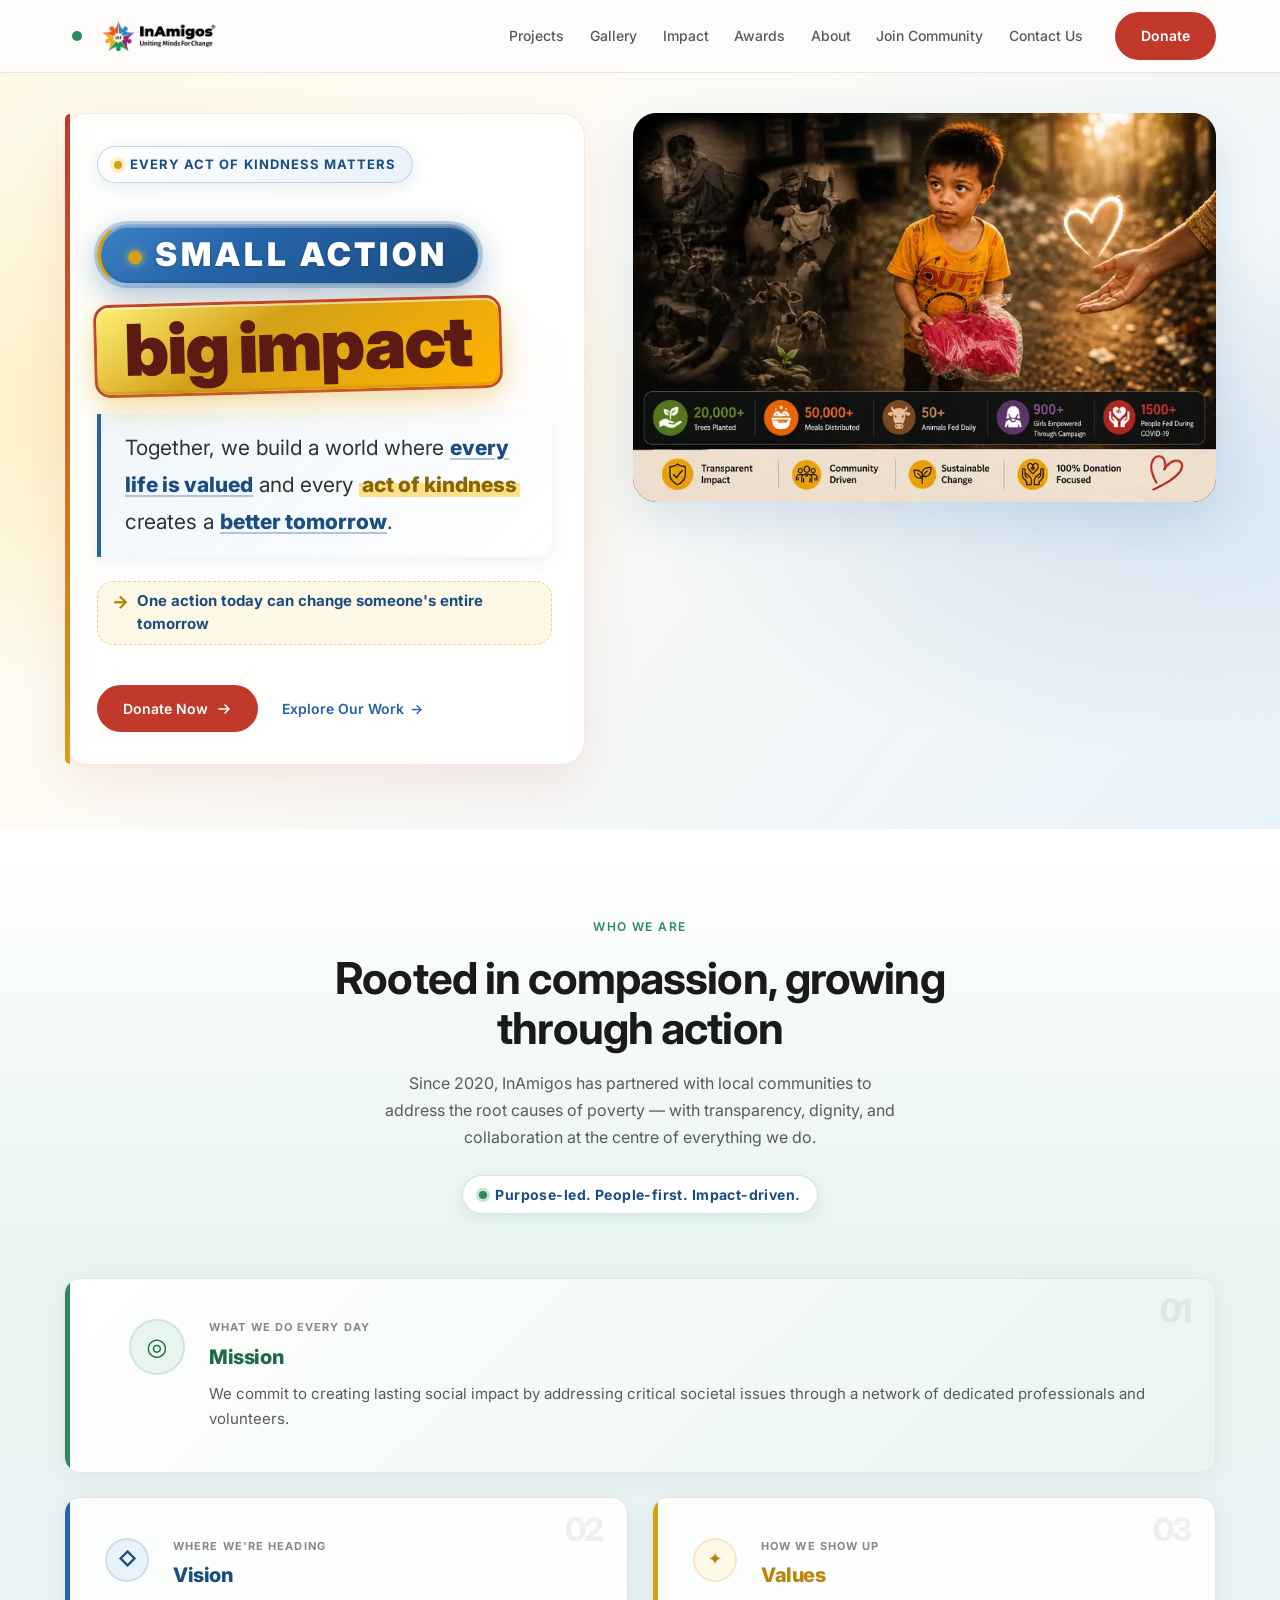
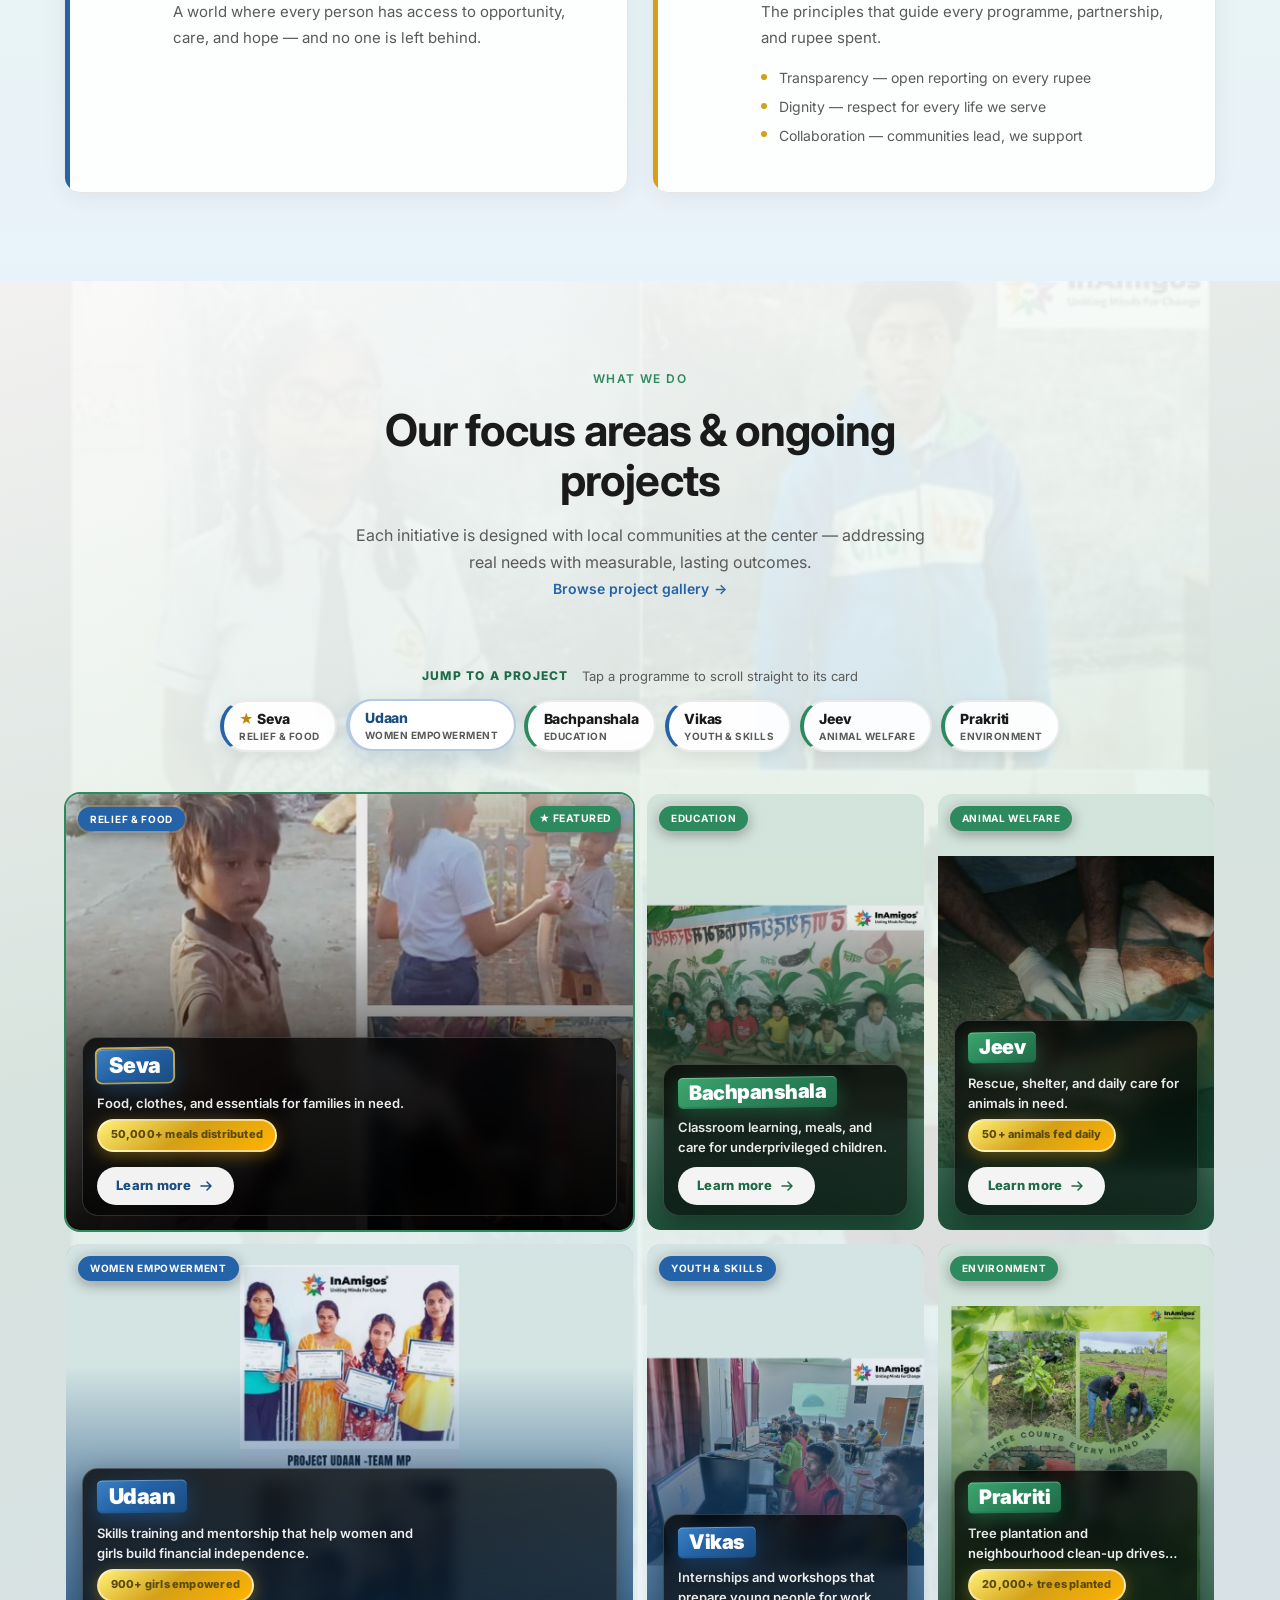
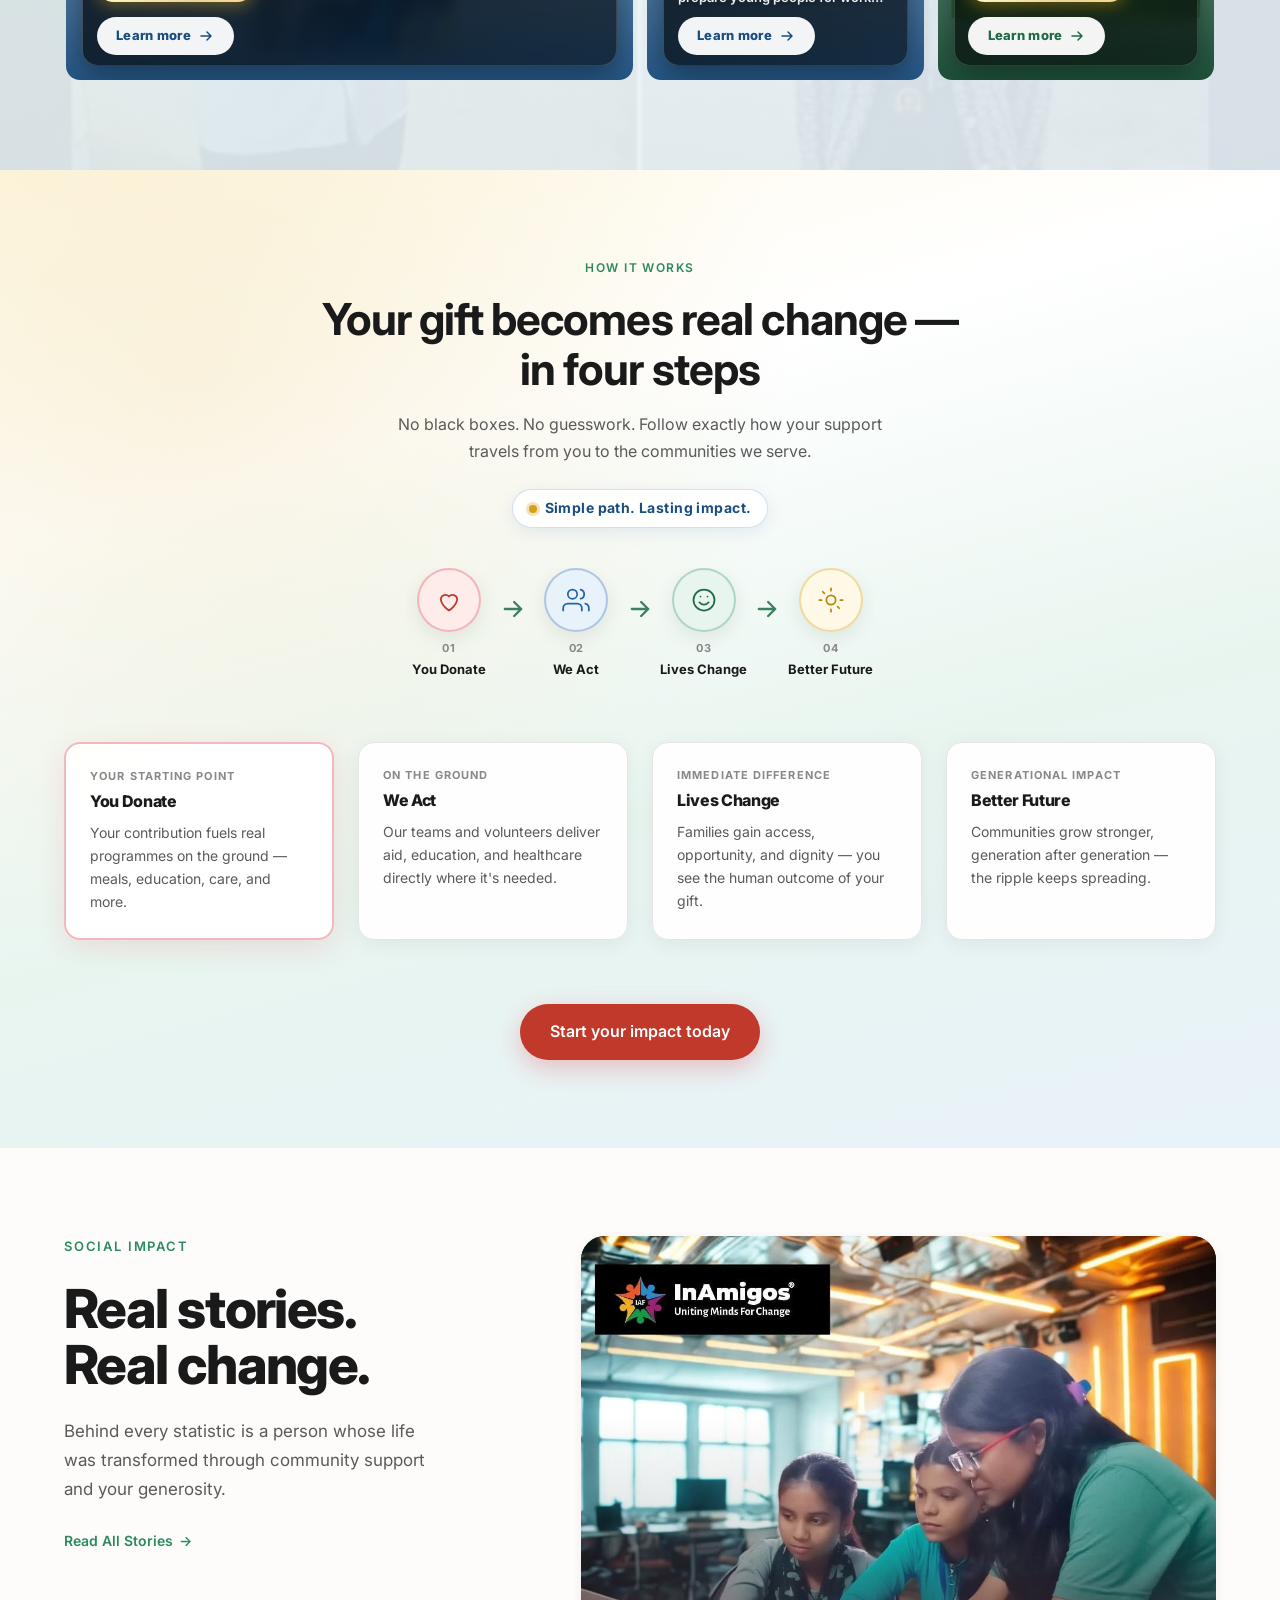
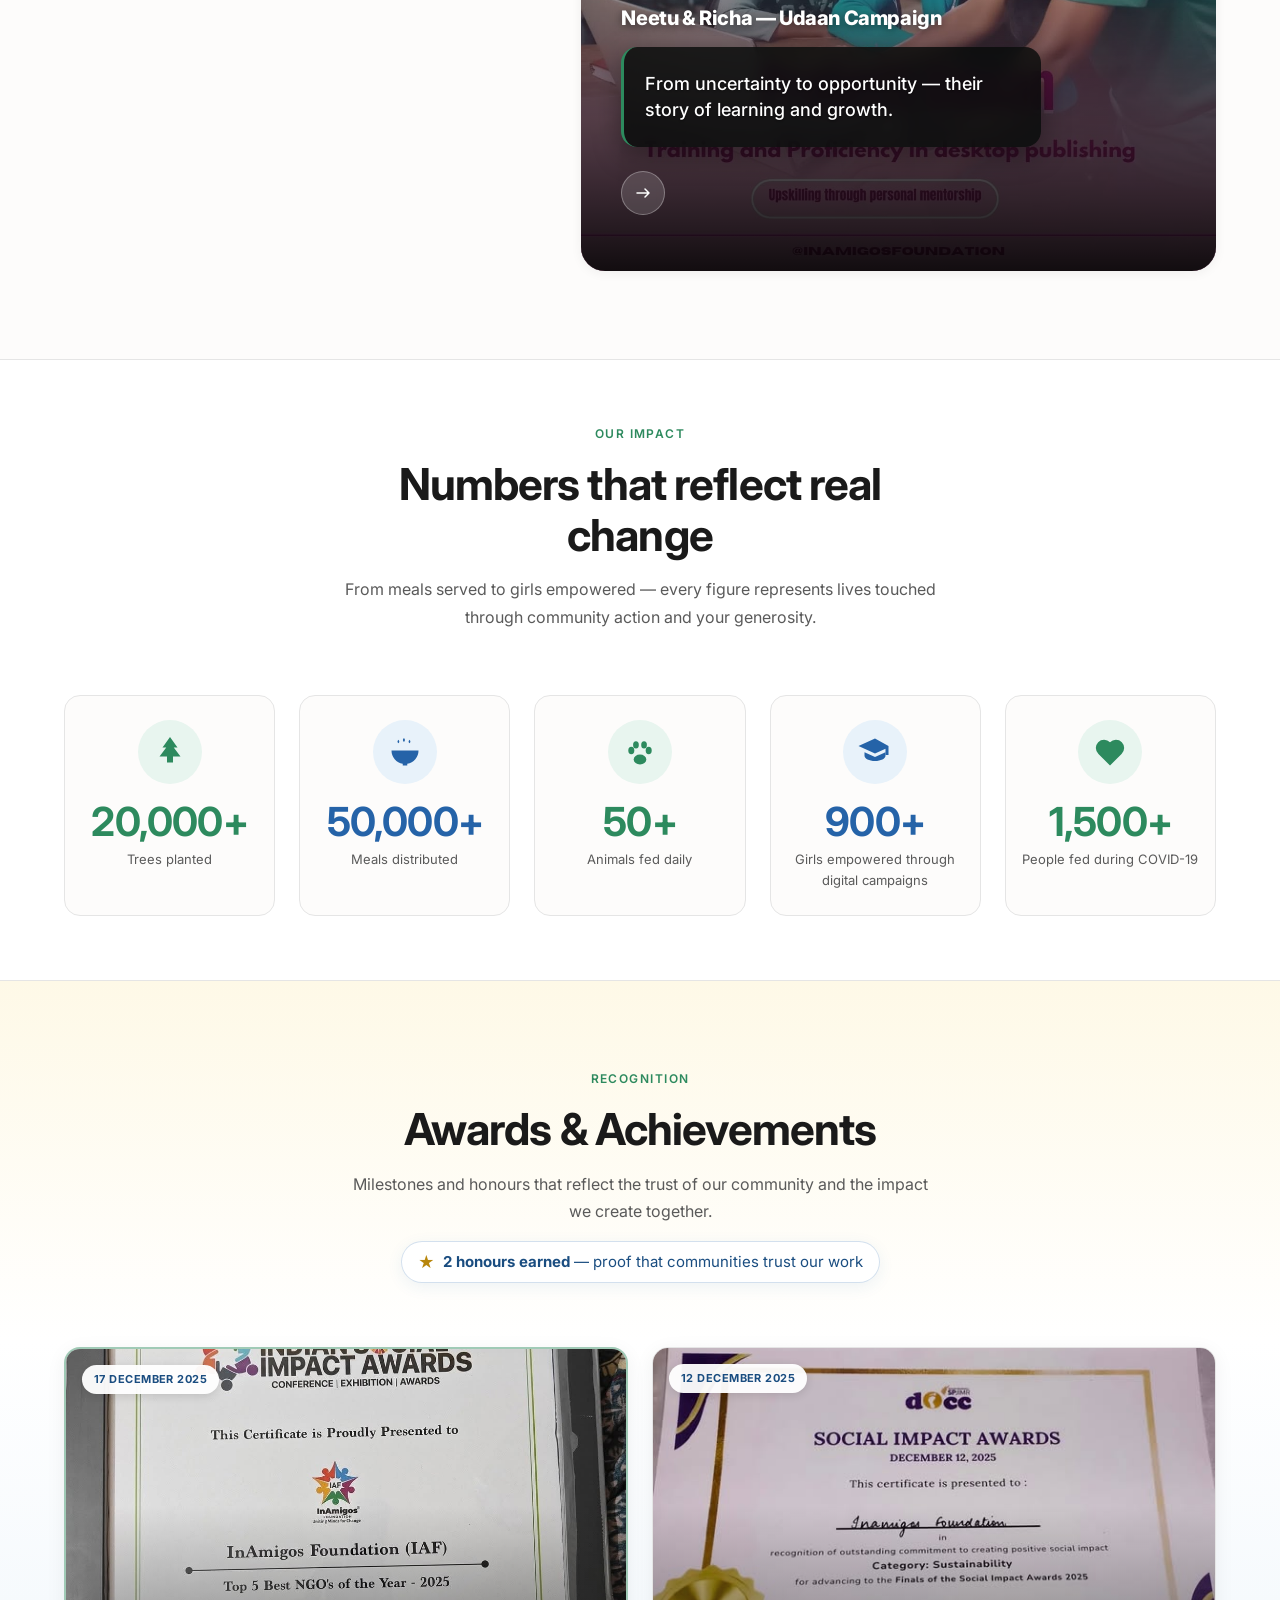
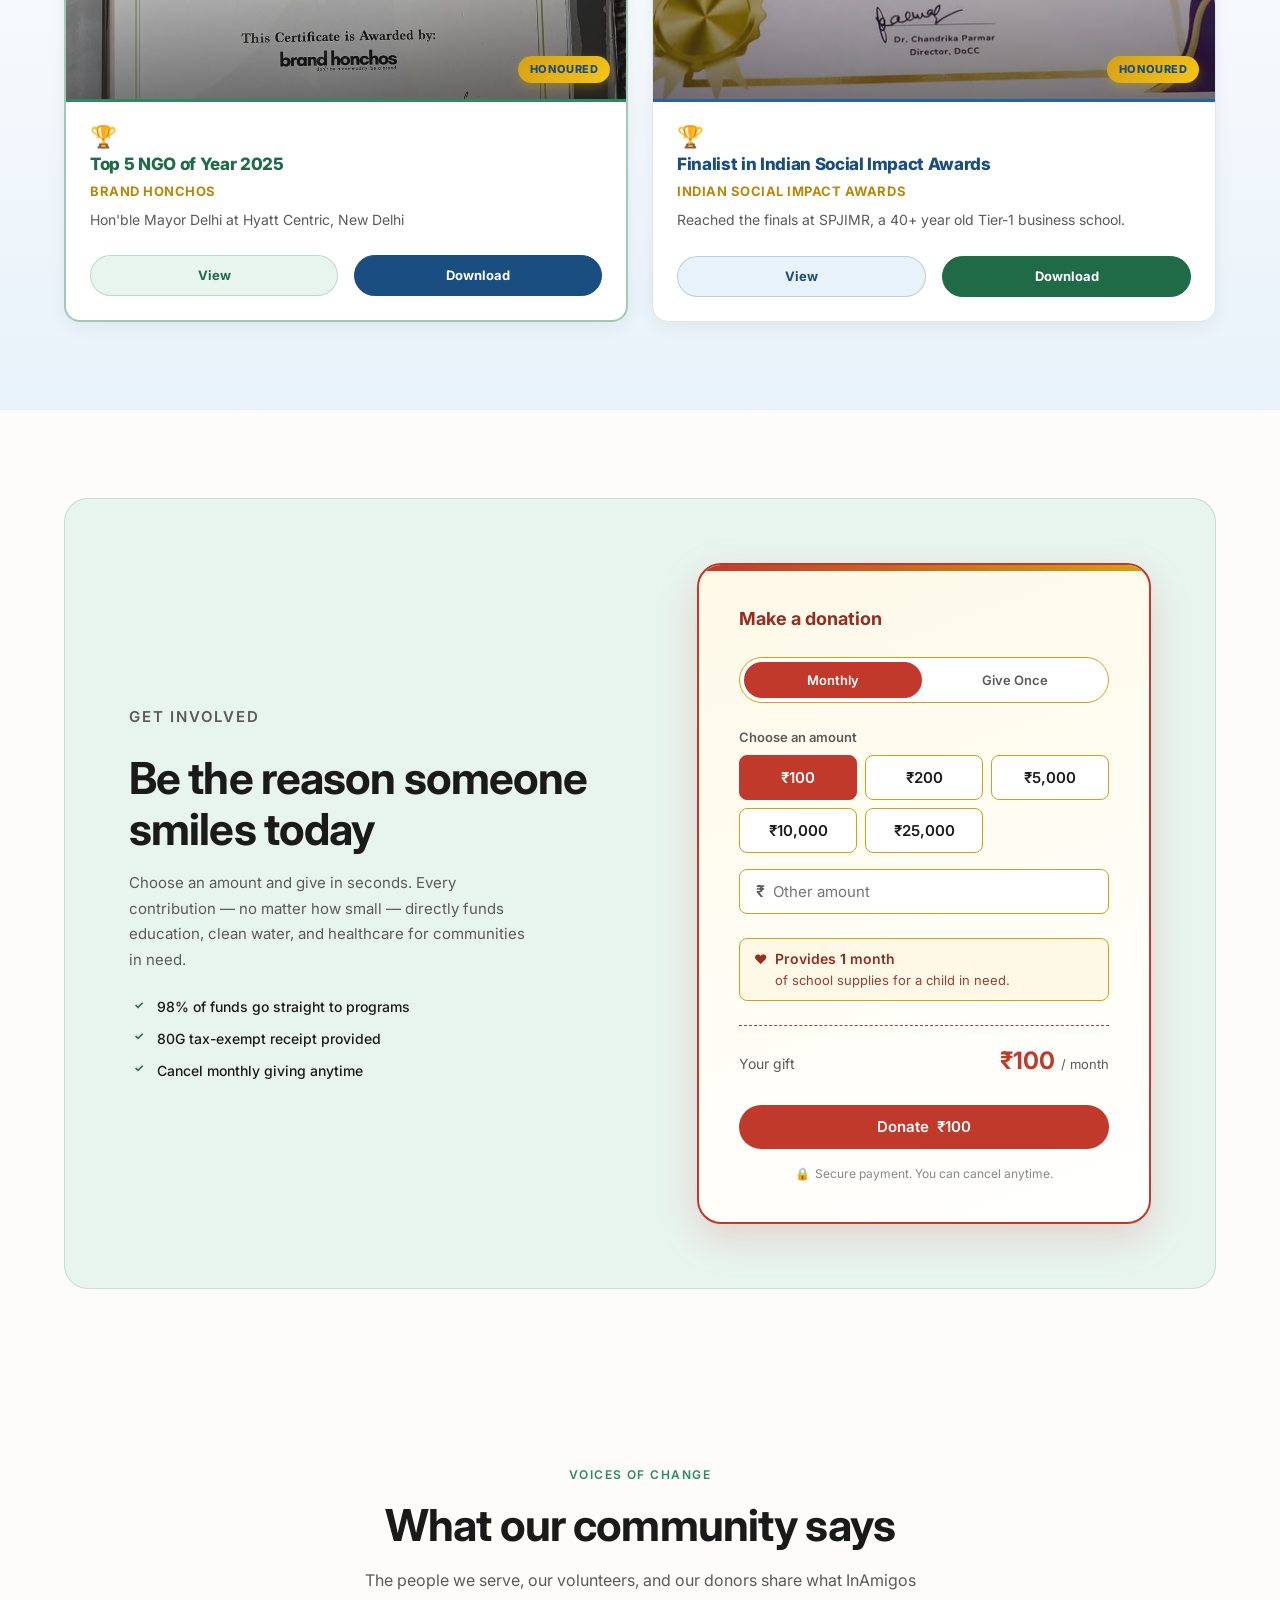
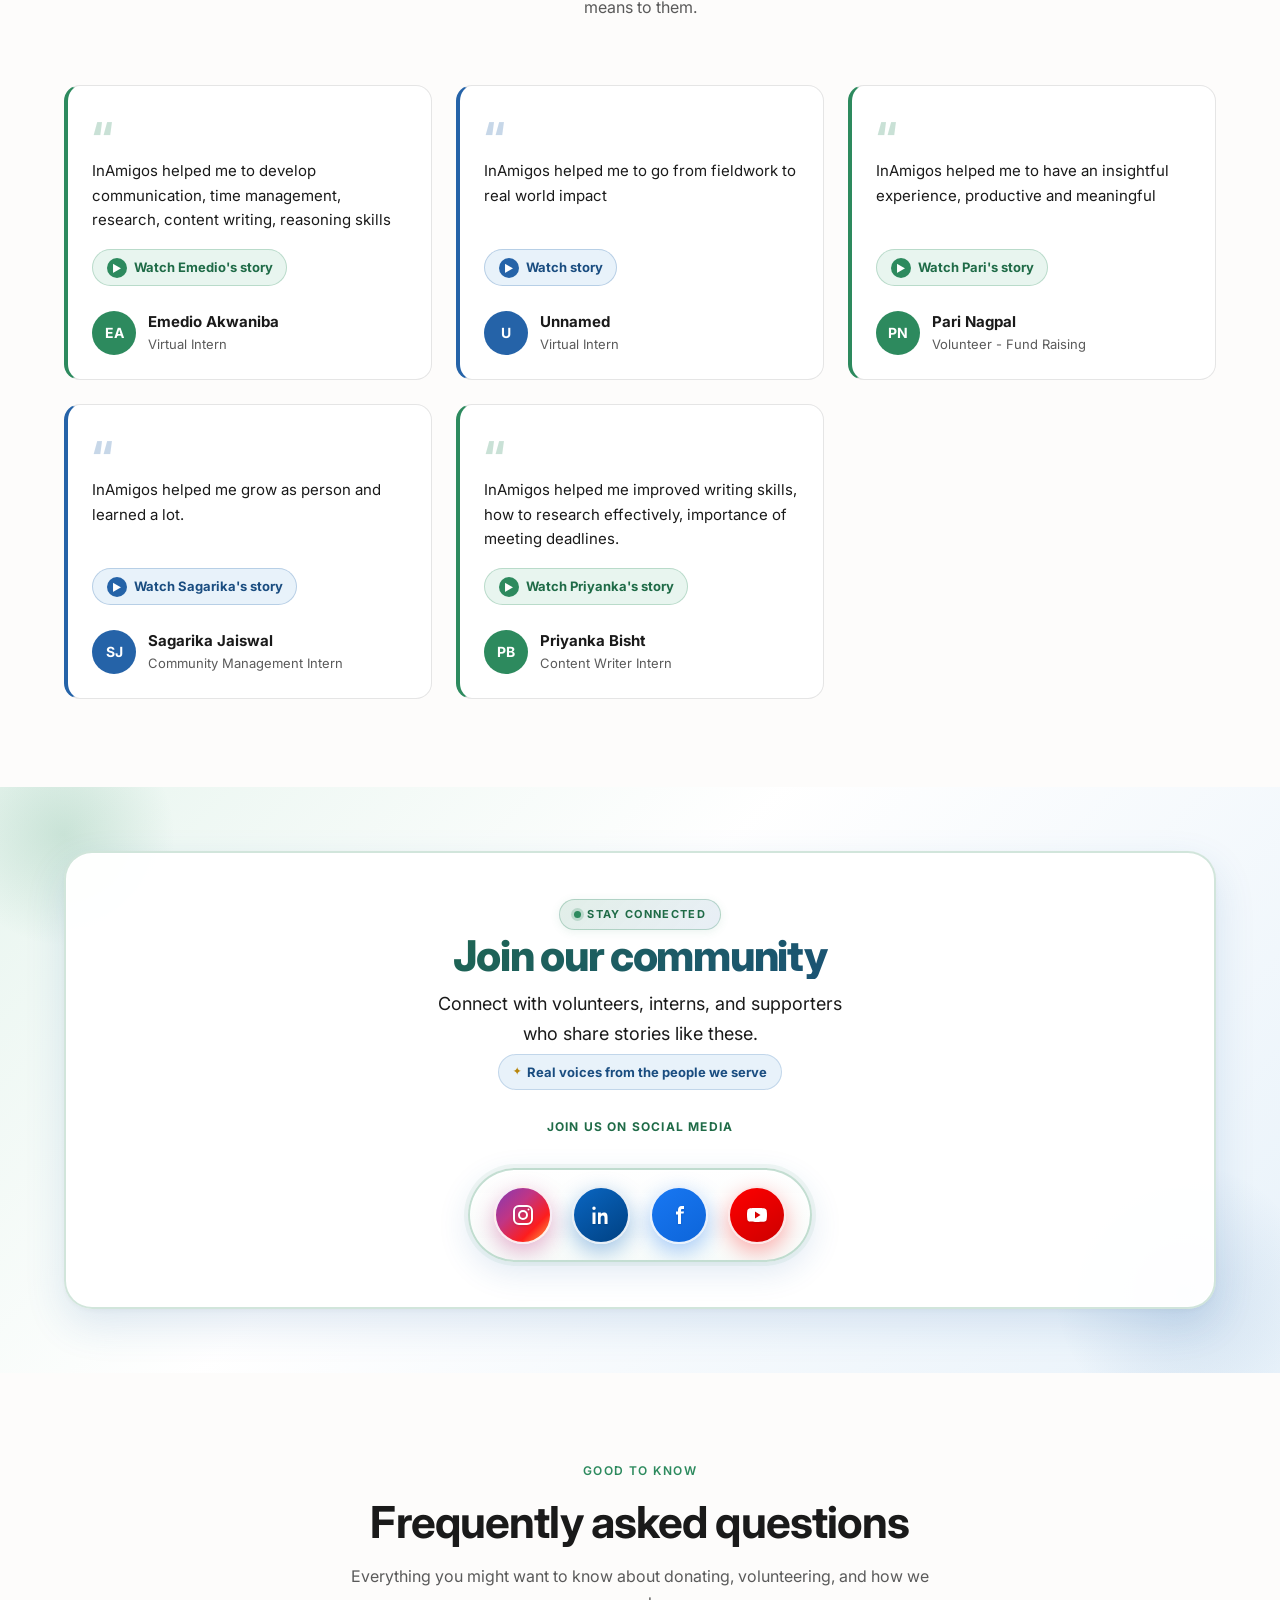
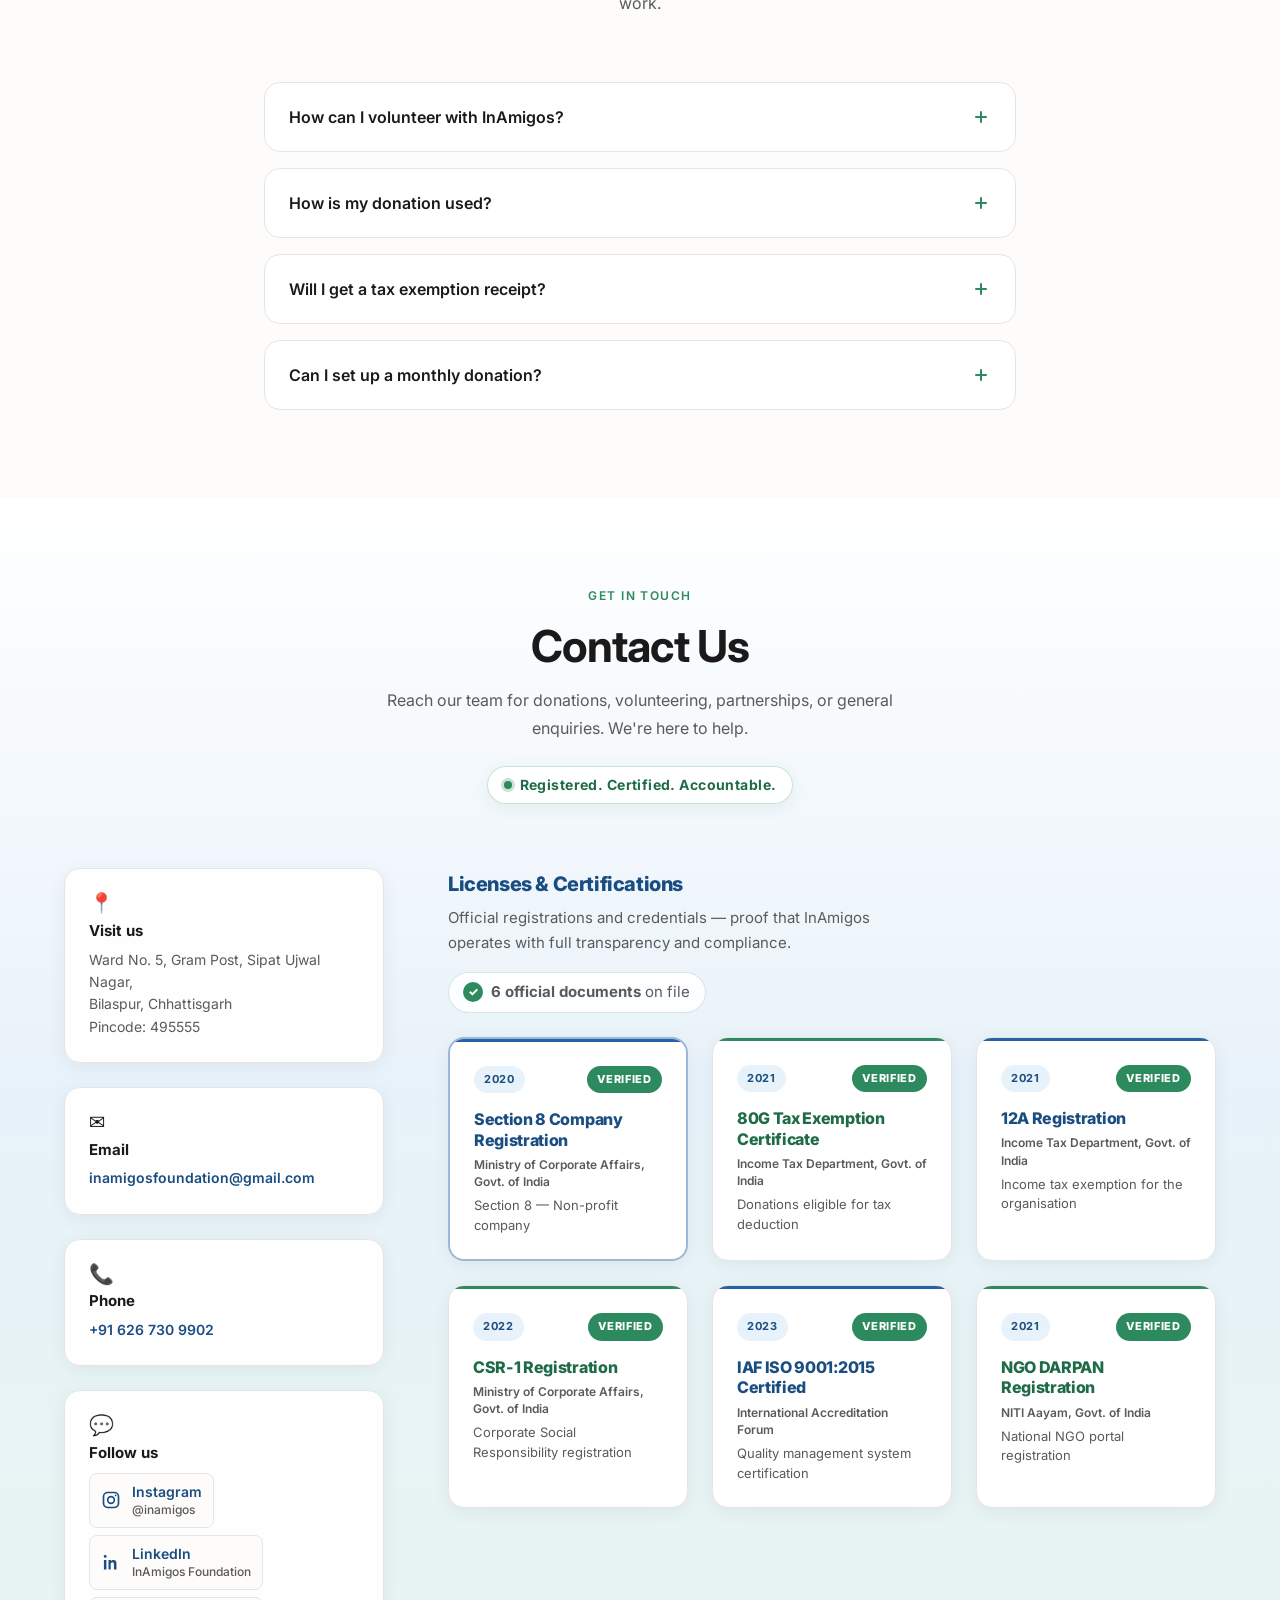
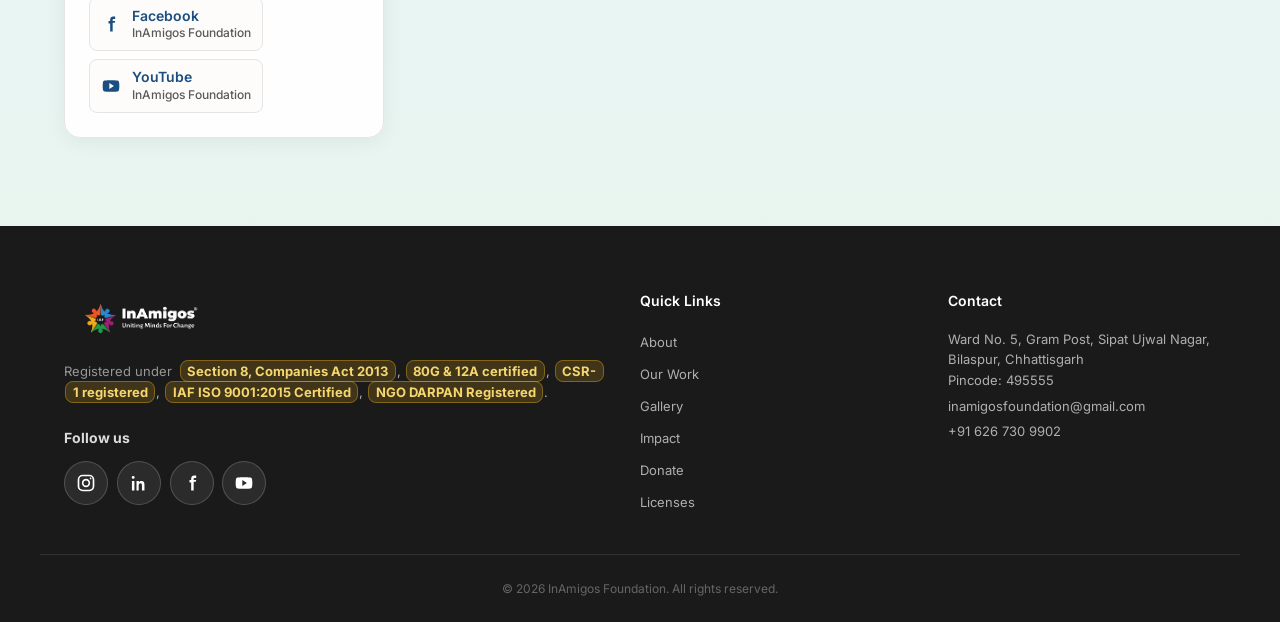
==== commit b456b1c2: "Add project jump nav, salient card copy, and Join Community links across the site. Co-authored-by: C" ====
--- a/index.html
+++ b/index.html
@@ -73,6 +73,7 @@
                         <li><a href="#impact">Impact</a></li>
                         <li><a href="#awards">Awards</a></li>
                         <li><a href="#about">About</a></li>
+                        <li><a href="#join-community">Join Community</a></li>
                         <li><a href="#contact">Contact Us</a></li>
                     </ul>
                     <a href="#donate-form" class="btn btn--pill btn--red"
@@ -100,6 +101,7 @@
                     <li><a href="#impact">Impact</a></li>
                     <li><a href="#awards">Awards &amp; Achievements</a></li>
                     <li><a href="#about">About</a></li>
+                    <li><a href="#join-community">Join Community</a></li>
                     <li><a href="#contact">Contact Us</a></li>
                 </ul>
                 <a
@@ -284,6 +286,11 @@
                         To add a project: open projects-data.js and add an
                         entry to PROJECTS. Cards below are generated for you.
                     -->
+                    <nav
+                        id="projects-jump"
+                        class="projects__jump"
+                        aria-label="Jump to a project"
+                    ></nav>
                     <div
                         class="projects__grid"
                         id="projects-grid"
--- a/styles.css
+++ b/styles.css
@@ -693,31 +693,35 @@
     margin-bottom: var(--space-md);
 }
 
-/* Red primer = urgency to act; yellow payoff = optimistic reward (peak-end rule) */
+/* Blue primer = trust to act; yellow payoff = optimistic reward (peak-end rule) */
 .hero__heading-line {
     display: inline-block;
-    font-size: 0.42em;
-    font-weight: 800;
-    letter-spacing: 0.14em;
+    font-size: 0.48em;
+    font-weight: 900;
+    letter-spacing: 0.12em;
     text-transform: uppercase;
     margin-bottom: 0.45em;
 }
 
 .hero__heading-line--action {
-    padding: 0.35em 0.85em 0.35em 0.75em;
-    color: var(--color-red-dark);
+    padding: 0.38em 0.9em 0.38em 0.8em;
+    color: #ffffff;
     background: linear-gradient(
-        135deg,
-        var(--color-red-light) 0%,
-        #fff 55%,
-        rgba(255, 210, 77, 0.2) 100%
+        145deg,
+        #3b82c4 0%,
+        var(--color-blue) 38%,
+        var(--color-blue-dark) 100%
     );
-    border: 2px solid rgba(192, 57, 43, 0.35);
-    border-left: 4px solid var(--color-red);
+    border: 2px solid rgba(255, 255, 255, 0.45);
+    border-left: 4px solid var(--color-yellow);
     border-radius: var(--radius-pill);
+    text-shadow: 0 1px 3px rgba(0, 0, 0, 0.22);
     box-shadow:
-        0 4px 18px rgba(192, 57, 43, 0.22),
-        inset 0 1px 0 rgba(255, 255, 255, 0.85);
+        0 10px 32px rgba(37, 99, 168, 0.42),
+        0 0 0 3px rgba(37, 99, 168, 0.28),
+        inset 0 2px 0 rgba(255, 255, 255, 0.28),
+        inset 0 -2px 0 rgba(26, 77, 128, 0.35);
+    animation: hero-action-glow 3s ease-in-out infinite;
 }
 
 .hero__heading-line--action::before {
@@ -725,9 +729,29 @@
     display: inline-block;
     margin-right: 0.45em;
     font-size: 0.55em;
-    color: var(--color-red);
+    color: var(--color-yellow);
+    text-shadow: 0 0 8px rgba(255, 210, 77, 0.75);
     vertical-align: middle;
     animation: hero-pulse-dot 2.5s ease-in-out infinite;
+}
+
+@keyframes hero-action-glow {
+    0%,
+    100% {
+        box-shadow:
+            0 10px 32px rgba(37, 99, 168, 0.42),
+            0 0 0 3px rgba(37, 99, 168, 0.28),
+            inset 0 2px 0 rgba(255, 255, 255, 0.28),
+            inset 0 -2px 0 rgba(26, 77, 128, 0.35);
+    }
+    50% {
+        box-shadow:
+            0 14px 40px rgba(37, 99, 168, 0.52),
+            0 0 0 3px var(--color-blue),
+            0 0 22px rgba(59, 130, 196, 0.45),
+            inset 0 2px 0 rgba(255, 255, 255, 0.32),
+            inset 0 -2px 0 rgba(26, 77, 128, 0.35);
+    }
 }
 
 /* Yellow block = Von Restorff salience; red ring = urgency anchor */
@@ -749,7 +773,7 @@
 }
 
 .hero__heading-accent-inner--impact {
-    color: var(--color-red-dark);
+    color: #5c1a12;
     background: linear-gradient(
         145deg,
         #fff176 0%,
@@ -1723,6 +1747,152 @@
     z-index: 1;
 }
 
+/* Project jump labels — choice architecture for quick in-section navigation */
+.projects__jump {
+    margin-bottom: var(--space-lg);
+}
+
+.projects__jump-head {
+    display: flex;
+    flex-wrap: wrap;
+    align-items: center;
+    justify-content: center;
+    gap: 0.35rem 0.85rem;
+    margin-bottom: 0.85rem;
+    text-align: center;
+}
+
+.projects__jump-label {
+    margin: 0;
+    font-size: 0.75rem;
+    font-weight: 800;
+    letter-spacing: 0.1em;
+    text-transform: uppercase;
+    color: var(--color-green-dark);
+}
+
+.projects__jump-hint {
+    margin: 0;
+    font-size: 0.8125rem;
+    color: var(--color-text-muted);
+}
+
+.projects__jump-wrap {
+    position: relative;
+}
+
+.projects__jump-list {
+    display: flex;
+    flex-wrap: wrap;
+    justify-content: center;
+    gap: 0.55rem;
+    margin: 0;
+    padding: 0;
+    list-style: none;
+}
+
+.projects__jump-link {
+    position: relative;
+    display: inline-flex;
+    flex-direction: column;
+    align-items: flex-start;
+    gap: 0.12rem;
+    min-height: 44px;
+    padding: 0.55rem 0.95rem;
+    font-weight: 700;
+    line-height: 1.2;
+    text-decoration: none;
+    color: var(--color-text);
+    background: rgba(255, 255, 255, 0.92);
+    border: 2px solid rgba(0, 0, 0, 0.08);
+    border-radius: var(--radius-pill);
+    box-shadow: 0 4px 14px rgba(0, 0, 0, 0.08);
+    transition:
+        transform var(--transition),
+        border-color var(--transition),
+        box-shadow var(--transition),
+        background-color var(--transition),
+        color var(--transition);
+}
+
+.projects__jump-link--blue {
+    border-left: 4px solid var(--color-blue);
+}
+
+.projects__jump-link--green {
+    border-left: 4px solid var(--color-green);
+}
+
+.projects__jump-link:hover,
+.projects__jump-link:focus-visible {
+    transform: translateY(-2px);
+    background: #ffffff;
+    box-shadow: 0 8px 22px rgba(0, 0, 0, 0.12);
+}
+
+.projects__jump-link--blue:hover,
+.projects__jump-link--blue:focus-visible,
+.projects__jump-link--blue.is-active {
+    border-color: rgba(37, 99, 168, 0.35);
+    color: var(--color-blue-dark);
+    box-shadow: 0 8px 22px rgba(37, 99, 168, 0.18);
+}
+
+.projects__jump-link--green:hover,
+.projects__jump-link--green:focus-visible,
+.projects__jump-link--green.is-active {
+    border-color: rgba(45, 138, 94, 0.35);
+    color: var(--color-green-dark);
+    box-shadow: 0 8px 22px rgba(45, 138, 94, 0.18);
+}
+
+.projects__jump-link.is-active {
+    background: #ffffff;
+    transform: translateY(-1px);
+}
+
+.projects__jump-name {
+    font-size: 0.875rem;
+    font-weight: 800;
+    letter-spacing: -0.01em;
+}
+
+.projects__jump-link--featured .projects__jump-name::before {
+    content: "★ ";
+    color: var(--color-yellow-dark);
+}
+
+.projects__jump-cat {
+    font-size: 0.625rem;
+    font-weight: 700;
+    letter-spacing: 0.05em;
+    text-transform: uppercase;
+    color: var(--color-text-muted);
+}
+
+.projects__jump-item {
+    position: relative;
+}
+
+.projects__grid > .bento-tile:target,
+.projects__grid > .bento-tile.project-jump-flash {
+    animation: project-jump-highlight 1.35s ease;
+}
+
+@keyframes project-jump-highlight {
+    0%,
+    100% {
+        box-shadow: none;
+    }
+    20%,
+    55% {
+        border-color: var(--color-yellow);
+        box-shadow:
+            0 0 0 3px rgba(255, 210, 77, 0.85),
+            0 14px 34px rgba(212, 160, 23, 0.28);
+    }
+}
+
 .projects__grid {
     display: grid;
     grid-template-columns: repeat(4, 1fr);
@@ -1735,6 +1905,7 @@
 .projects__grid > .bento-tile {
     height: 100%;
     min-height: 0;
+    scroll-margin-top: var(--header-offset);
 }
 
 /* Tile sizes */
@@ -1915,12 +2086,197 @@
 }
 
 .projects__grid .bento-tile--wide:not(.bento-tile--split) .bento-tile__overlay p,
-.projects__grid .bento-tile--tall:not(.bento-tile--split) .bento-tile__overlay p {
+.projects__grid .bento-tile--tall:not(.bento-tile--split) .bento-tile__overlay p,
+.projects__grid .bento-tile--wide:not(.bento-tile--split) .bento-tile__desc,
+.projects__grid .bento-tile--tall:not(.bento-tile--split) .bento-tile__desc {
     display: -webkit-box;
     -webkit-box-orient: vertical;
     -webkit-line-clamp: 2;
     overflow: hidden;
     margin-bottom: 0;
+}
+
+/* What We Do — Von Restorff titles, Gestalt text panel, numeracy stat chips */
+.projects__grid .bento-tile:not(.bento-tile--split) .bento-tile__content {
+    width: 100%;
+    padding: 0.7rem 0.85rem 0.65rem;
+    background: linear-gradient(
+        165deg,
+        rgba(0, 0, 0, 0.78) 0%,
+        rgba(0, 0, 0, 0.52) 100%
+    );
+    border: 1px solid rgba(255, 255, 255, 0.16);
+    border-radius: var(--radius-md);
+    backdrop-filter: blur(8px);
+    -webkit-backdrop-filter: blur(8px);
+    box-shadow: 0 8px 28px rgba(0, 0, 0, 0.38);
+}
+
+.projects__grid .bento-tile__overlay h3 {
+    margin-bottom: 0.35rem;
+    text-shadow: none;
+}
+
+.projects__grid .bento-tile--blue .bento-tile__overlay h3,
+.projects__grid .bento-tile--green .bento-tile__overlay h3 {
+    color: inherit;
+}
+
+.projects__grid .bento-tile__title {
+    display: inline-block;
+    font-weight: 900;
+    letter-spacing: -0.025em;
+    line-height: 1.15;
+    color: #ffffff;
+    padding: 0.18em 0.55em 0.2em;
+    border-radius: 0.24em;
+    transform: rotate(-0.75deg);
+    transition:
+        transform var(--transition),
+        box-shadow var(--transition);
+}
+
+.projects__grid .bento-tile--blue .bento-tile__title {
+    background: linear-gradient(
+        145deg,
+        #3b82c4 0%,
+        var(--color-blue) 42%,
+        var(--color-blue-dark) 100%
+    );
+    box-shadow:
+        0 6px 20px rgba(37, 99, 168, 0.48),
+        inset 0 1px 0 rgba(255, 255, 255, 0.32),
+        inset 0 -2px 0 rgba(26, 77, 128, 0.35);
+}
+
+.projects__grid .bento-tile--green .bento-tile__title {
+    background: linear-gradient(
+        145deg,
+        #3da76e 0%,
+        var(--color-green) 42%,
+        var(--color-green-dark) 100%
+    );
+    box-shadow:
+        0 6px 20px rgba(45, 138, 94, 0.48),
+        inset 0 1px 0 rgba(255, 255, 255, 0.32),
+        inset 0 -2px 0 rgba(31, 107, 71, 0.35);
+}
+
+.projects__grid .bento-tile--wide .bento-tile__title {
+    font-size: 1.08em;
+}
+
+.projects__grid .bento-tile.is-featured .bento-tile__title {
+    box-shadow:
+        0 6px 20px rgba(37, 99, 168, 0.48),
+        0 0 0 2px rgba(255, 210, 77, 0.85),
+        inset 0 1px 0 rgba(255, 255, 255, 0.32),
+        inset 0 -2px 0 rgba(26, 77, 128, 0.35);
+}
+
+.projects__grid .bento-tile:hover .bento-tile__title {
+    transform: rotate(-0.75deg) translateY(-2px);
+}
+
+.projects__grid .bento-tile--blue:hover .bento-tile__title {
+    box-shadow:
+        0 10px 26px rgba(37, 99, 168, 0.55),
+        0 0 18px rgba(140, 194, 247, 0.35),
+        inset 0 1px 0 rgba(255, 255, 255, 0.36),
+        inset 0 -2px 0 rgba(26, 77, 128, 0.35);
+}
+
+.projects__grid .bento-tile--green:hover .bento-tile__title {
+    box-shadow:
+        0 10px 26px rgba(45, 138, 94, 0.55),
+        0 0 18px rgba(121, 227, 173, 0.35),
+        inset 0 1px 0 rgba(255, 255, 255, 0.36),
+        inset 0 -2px 0 rgba(31, 107, 71, 0.35);
+}
+
+.projects__grid .bento-tile__desc {
+    font-size: 0.8125rem;
+    font-weight: 600;
+    line-height: 1.5;
+    color: rgba(255, 255, 255, 0.92);
+    text-shadow: 0 1px 8px rgba(0, 0, 0, 0.45);
+}
+
+.projects__grid .bento-tile__desc::first-line {
+    font-weight: 800;
+    color: #ffffff;
+}
+
+.projects__grid .bento-tile__badge {
+    font-size: 0.625rem;
+    letter-spacing: 0.07em;
+    box-shadow:
+        0 3px 14px rgba(0, 0, 0, 0.38),
+        0 0 0 2px rgba(255, 255, 255, 0.22);
+}
+
+.projects__grid .bento-tile__stat {
+    margin-bottom: 0.45rem;
+    padding: 0.36rem 0.75rem;
+    font-size: 0.6875rem;
+    font-weight: 800;
+    letter-spacing: 0.02em;
+    color: #5c4a08;
+    background: linear-gradient(
+        145deg,
+        #fff176 0%,
+        var(--color-yellow) 48%,
+        #ffb300 100%
+    );
+    border: 2px solid rgba(255, 255, 255, 0.55);
+    box-shadow: 0 4px 16px rgba(212, 160, 23, 0.42);
+    backdrop-filter: none;
+}
+
+.projects__grid .bento-tile__cta {
+    font-weight: 800;
+    letter-spacing: 0.02em;
+}
+
+/* Split panels — bold name + first-line hook on solid colour blocks */
+.projects__grid .bento-tile--split .bento-tile__title {
+    display: inline;
+    padding: 0;
+    background: none;
+    transform: none;
+    box-shadow: none;
+    font-weight: 900;
+    letter-spacing: -0.02em;
+    text-decoration: underline;
+    text-decoration-thickness: 2px;
+    text-underline-offset: 0.18em;
+}
+
+.projects__grid .bento-tile--split.bento-tile--blue .bento-tile__title {
+    color: var(--accent-text-blue);
+    text-decoration-color: rgba(140, 194, 247, 0.55);
+}
+
+.projects__grid .bento-tile--split.bento-tile--green .bento-tile__title {
+    color: var(--accent-text-green);
+    text-decoration-color: rgba(121, 227, 173, 0.55);
+}
+
+.projects__grid .bento-tile--split .bento-tile__desc::first-line {
+    font-weight: 800;
+    color: #ffffff;
+}
+
+.projects__grid .bento-tile--split .bento-tile__stat {
+    color: #5c4a08;
+    background: linear-gradient(
+        145deg,
+        #fff176 0%,
+        var(--color-yellow) 48%,
+        #ffb300 100%
+    );
+    border: 2px solid rgba(255, 255, 255, 0.45);
+    box-shadow: 0 3px 12px rgba(0, 0, 0, 0.2);
 }
 
 .projects__grid > .bento-tile--place-seva.bento-tile--split .bento-tile__cover {
@@ -4930,13 +5286,13 @@
     }
 
     .hero__heading-line {
-        font-size: 0.4em;
+        font-size: 0.46em;
         letter-spacing: 0.1em;
     }
 
     .hero__heading-line--action {
         display: inline-block;
-        padding: 0.3em 0.7em;
+        padding: 0.32em 0.75em;
     }
 
     .hero__heading-accent-inner,
@@ -5084,6 +5440,30 @@
         grid-template-columns: 1fr;
         grid-auto-rows: 240px;
         gap: 10px;
+    }
+
+    .projects__jump-wrap {
+        margin-inline: calc(-1 * var(--space-md));
+        padding-inline: var(--space-md);
+        overflow-x: auto;
+        -webkit-overflow-scrolling: touch;
+        scrollbar-width: none;
+    }
+
+    .projects__jump-wrap::-webkit-scrollbar {
+        display: none;
+    }
+
+    .projects__jump-list {
+        flex-wrap: nowrap;
+        justify-content: flex-start;
+        width: max-content;
+        max-width: none;
+        padding-bottom: 0.15rem;
+    }
+
+    .projects__jump-link {
+        min-width: 7.5rem;
     }
 
     .bento-tile--large,
